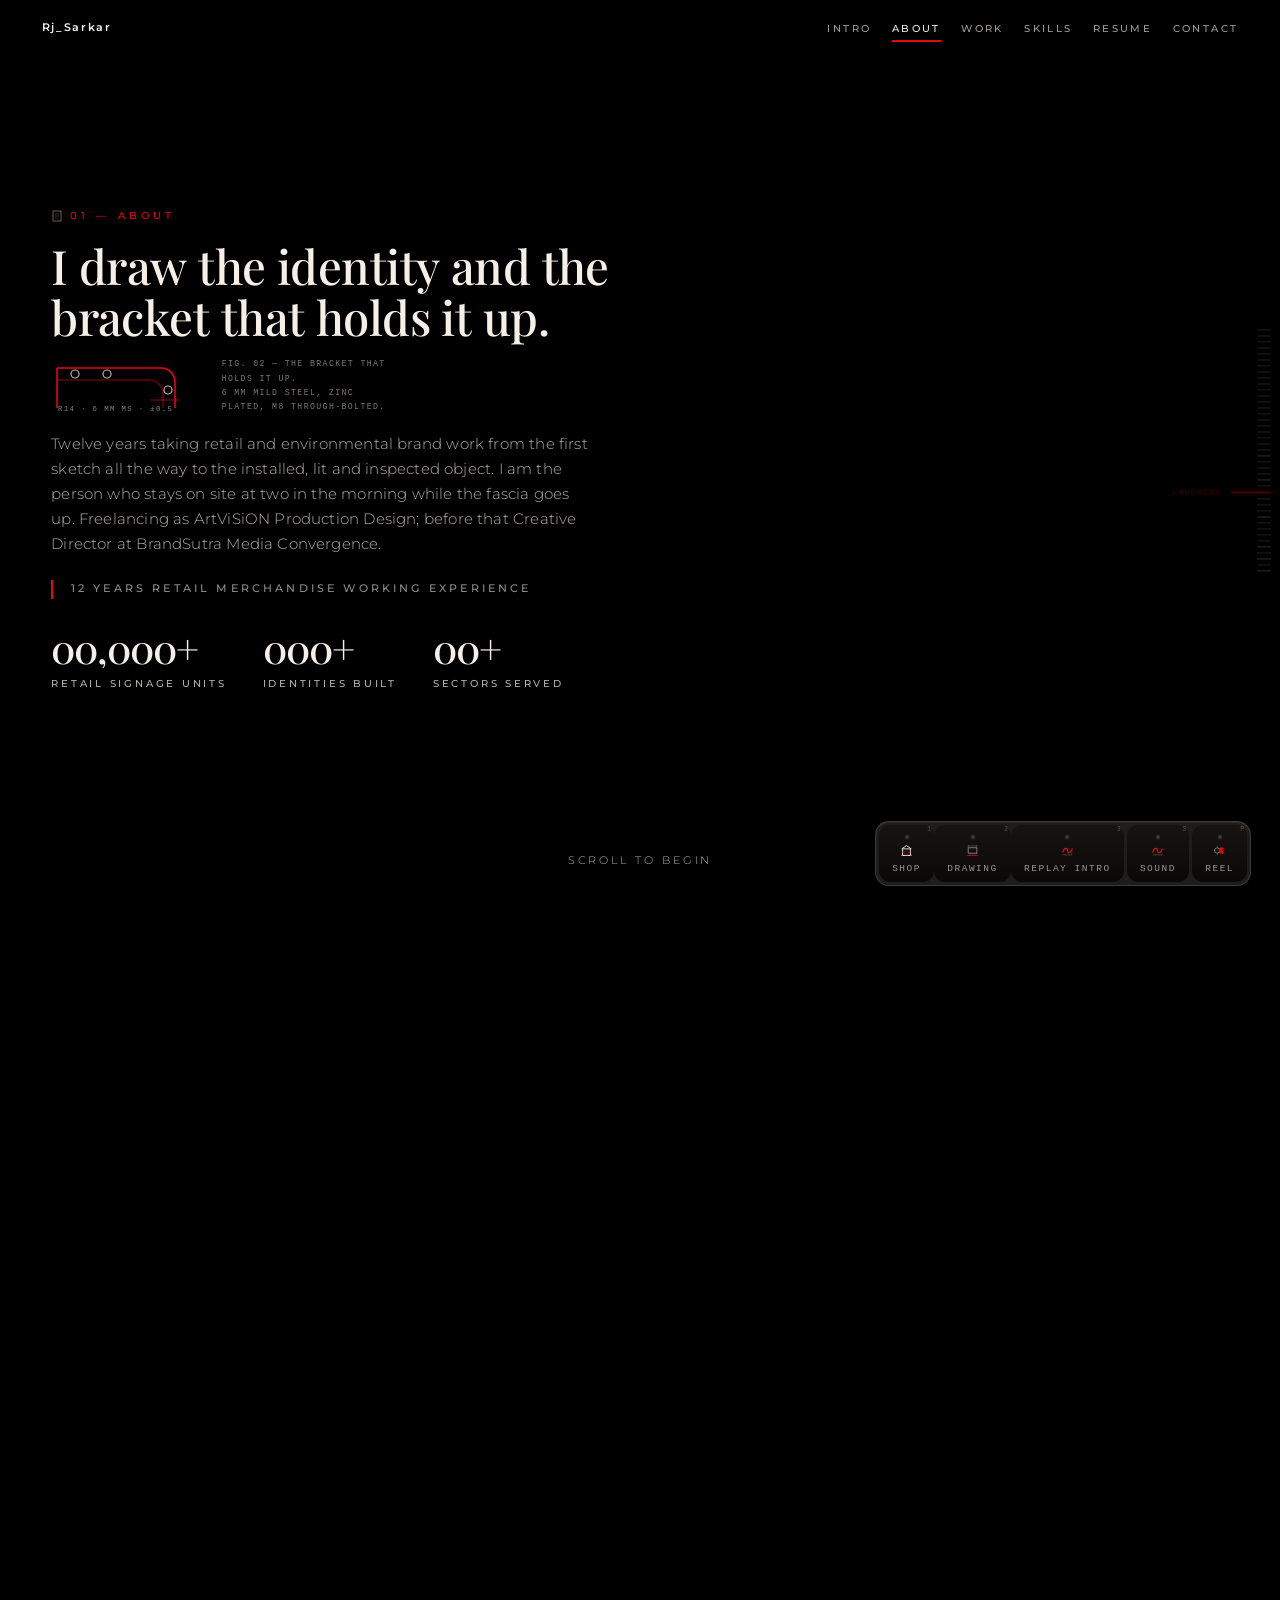
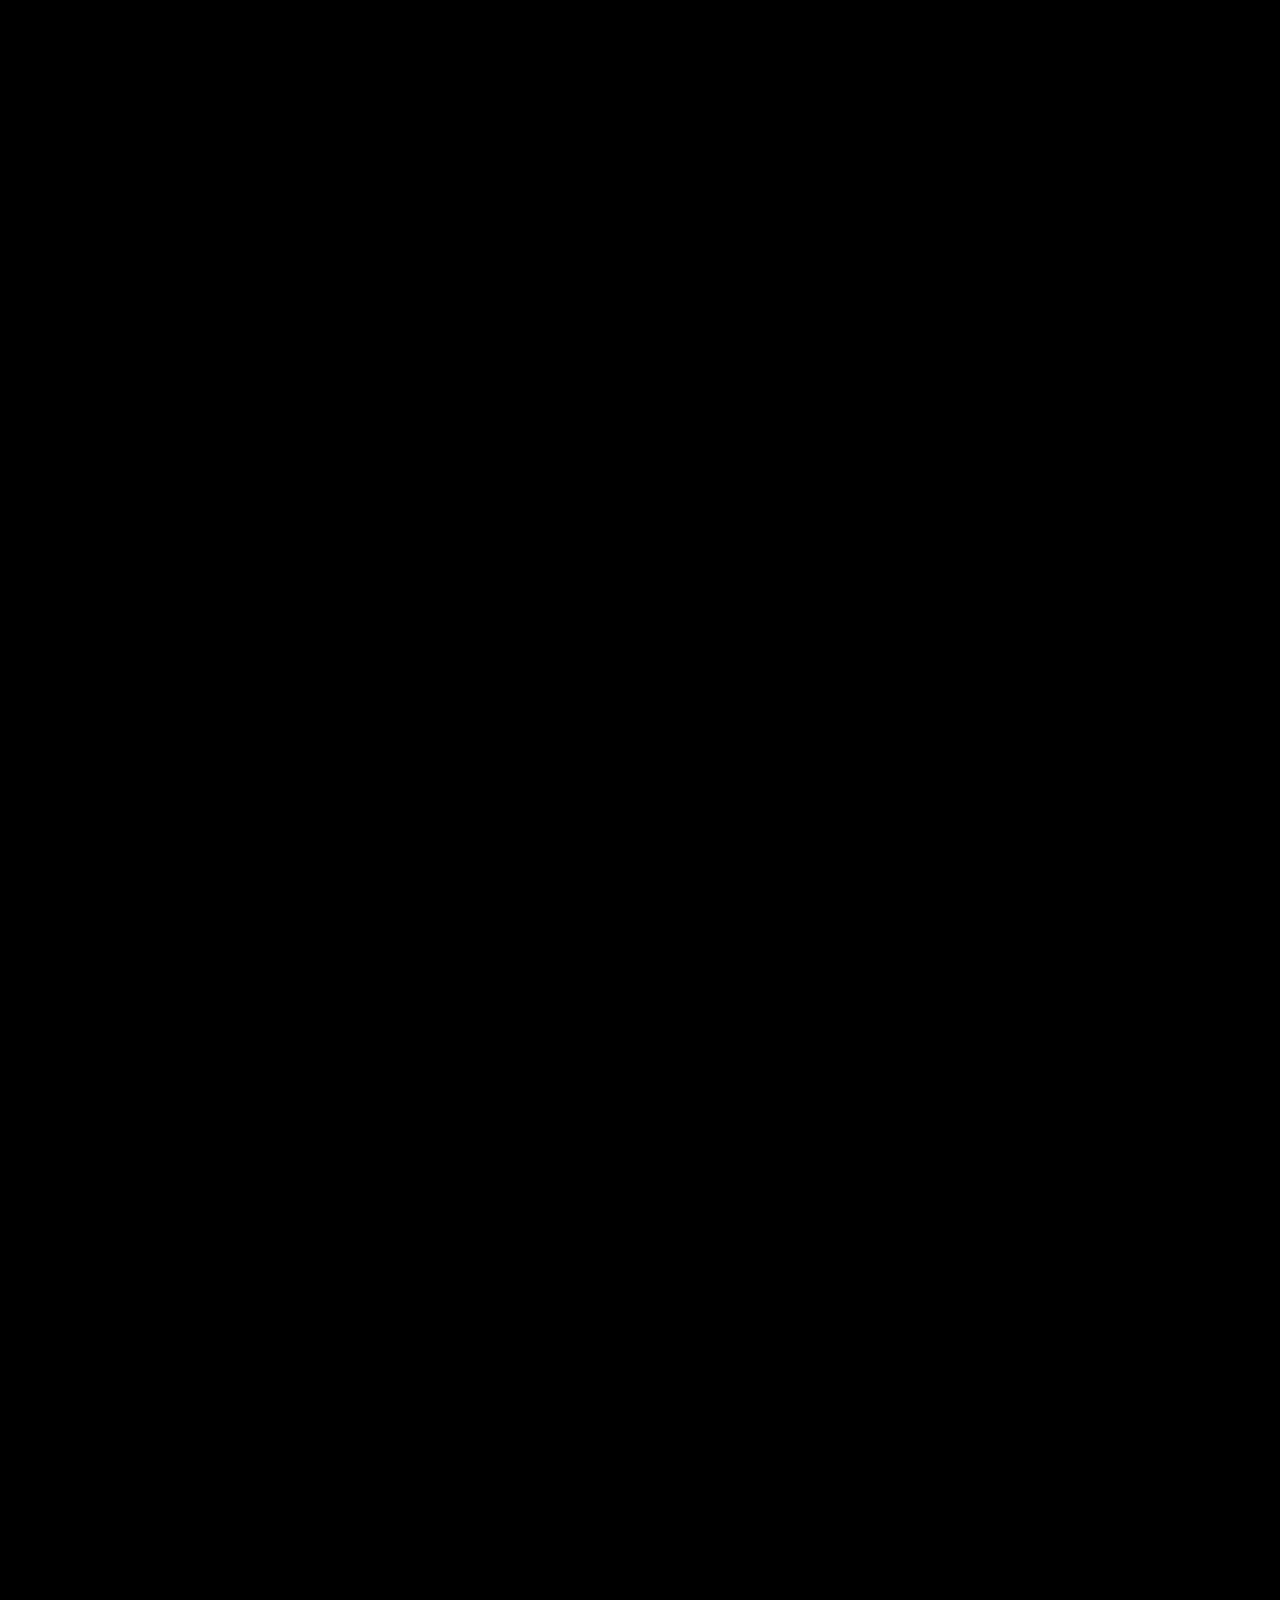
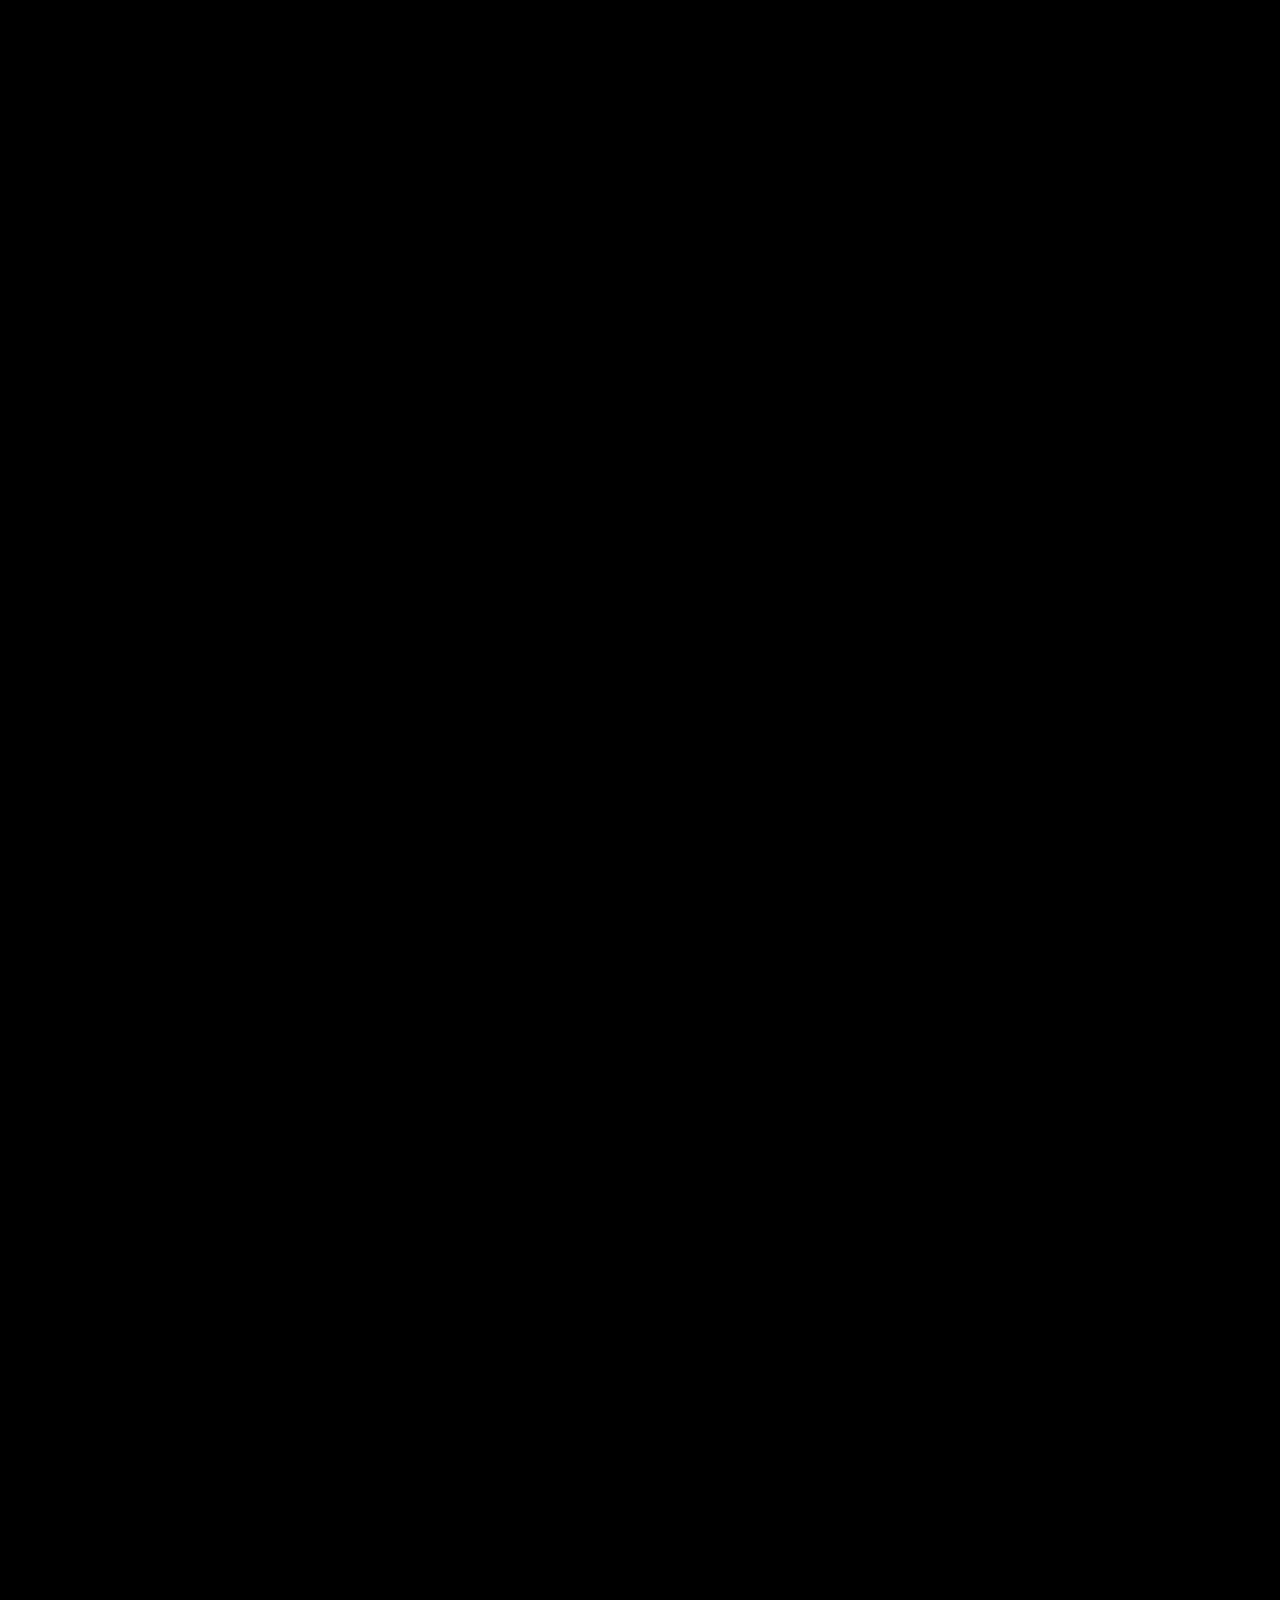
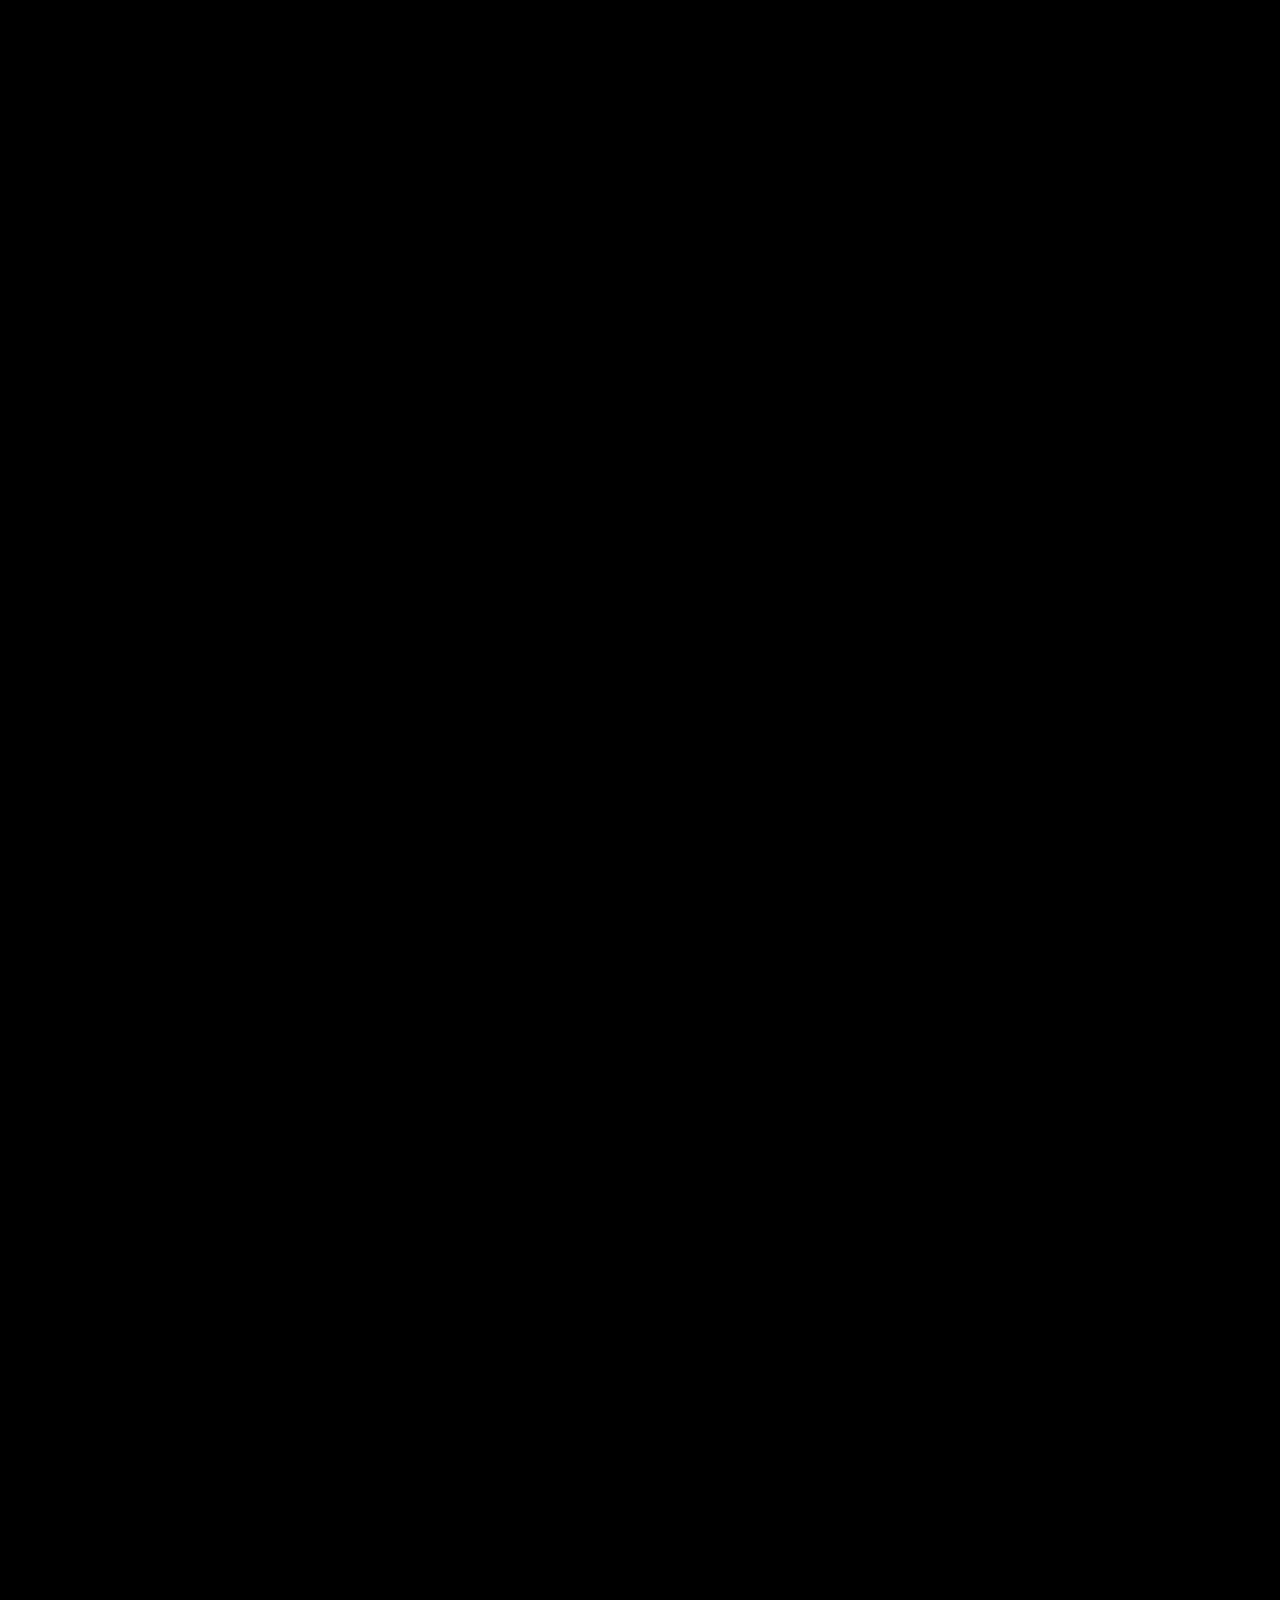
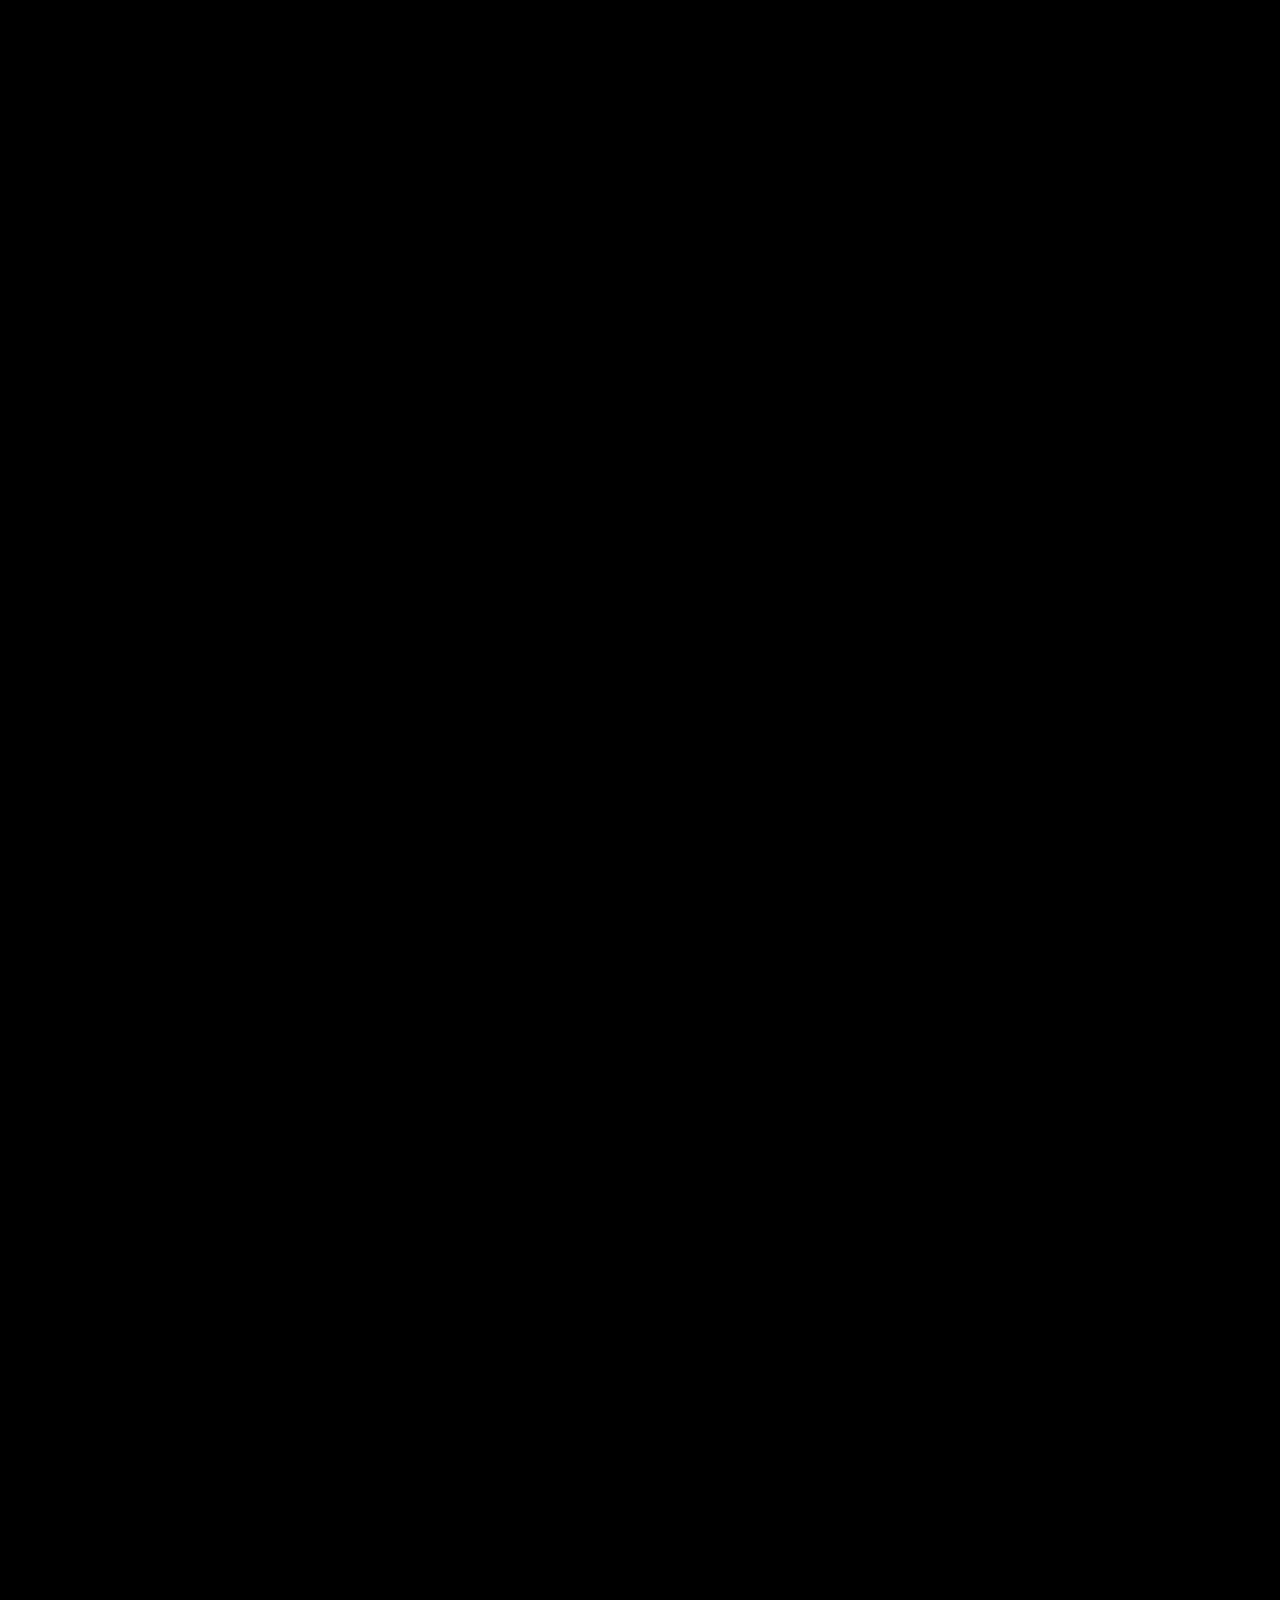
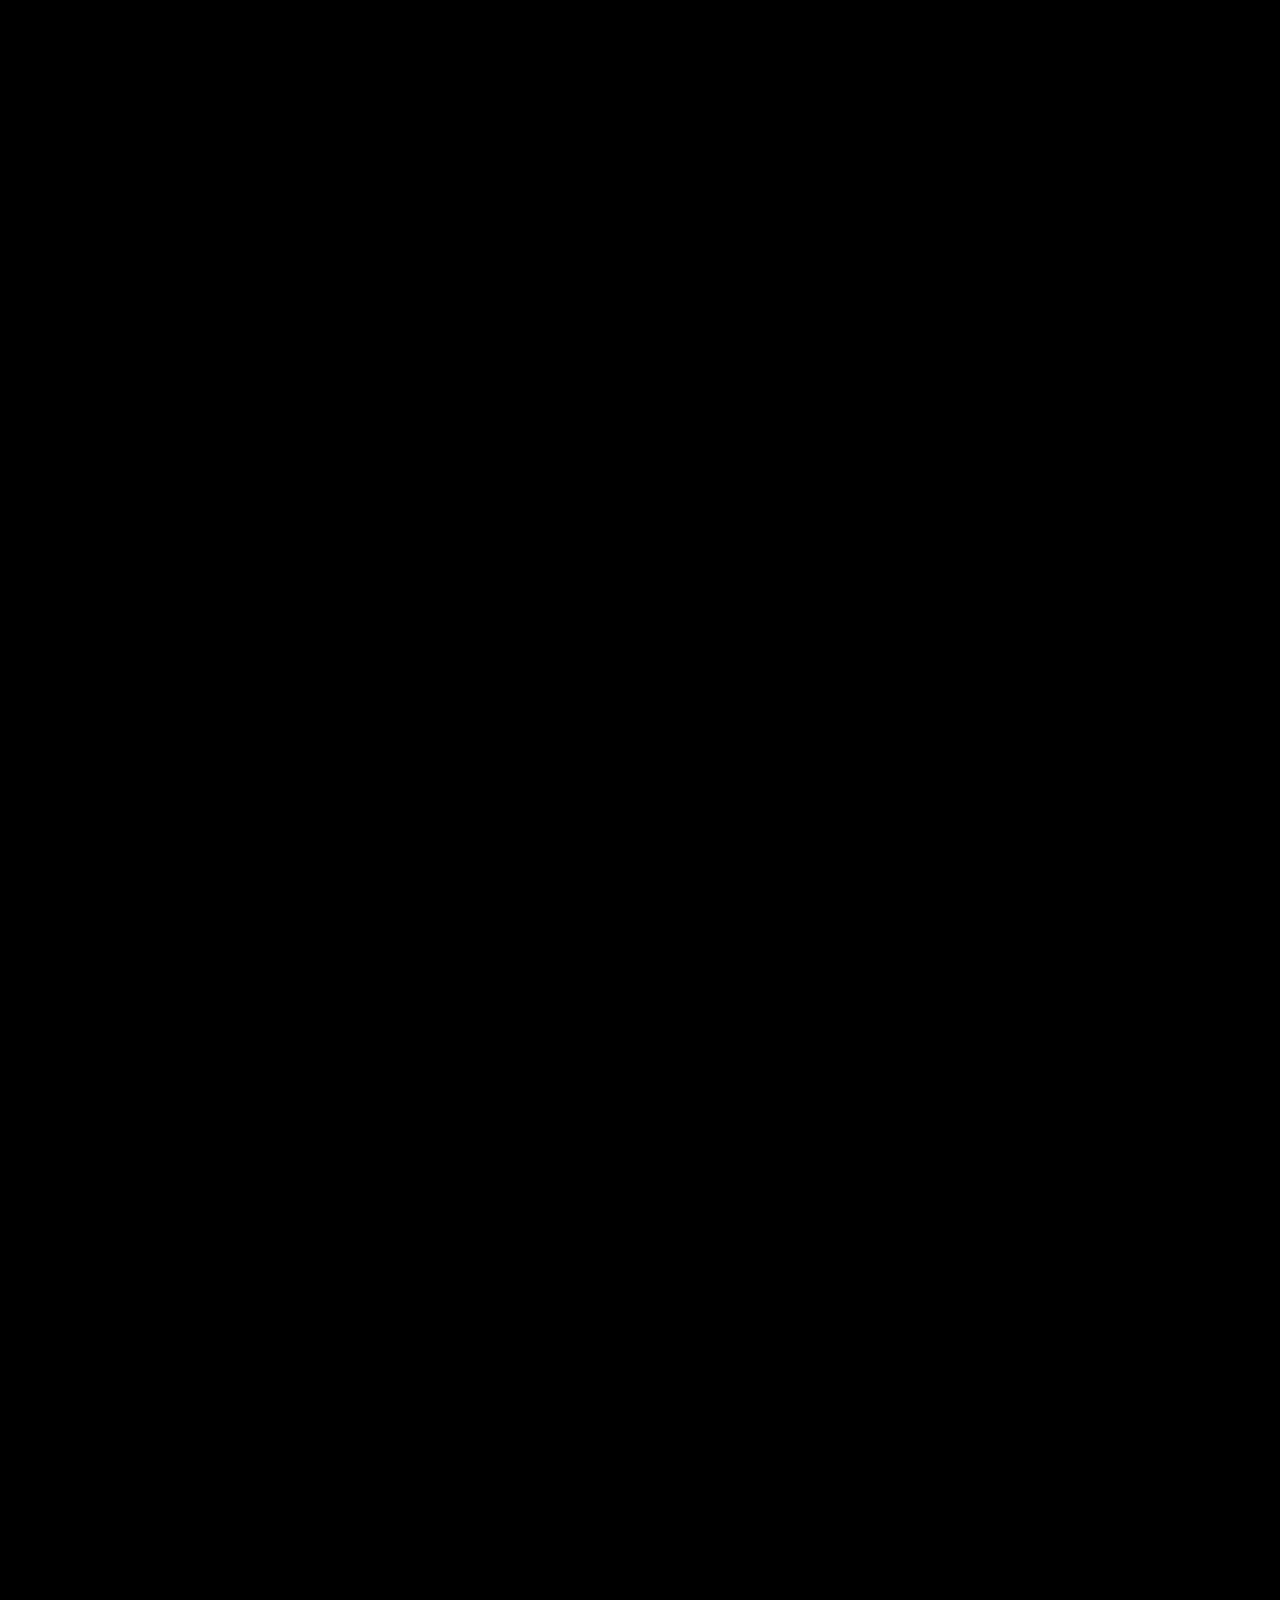
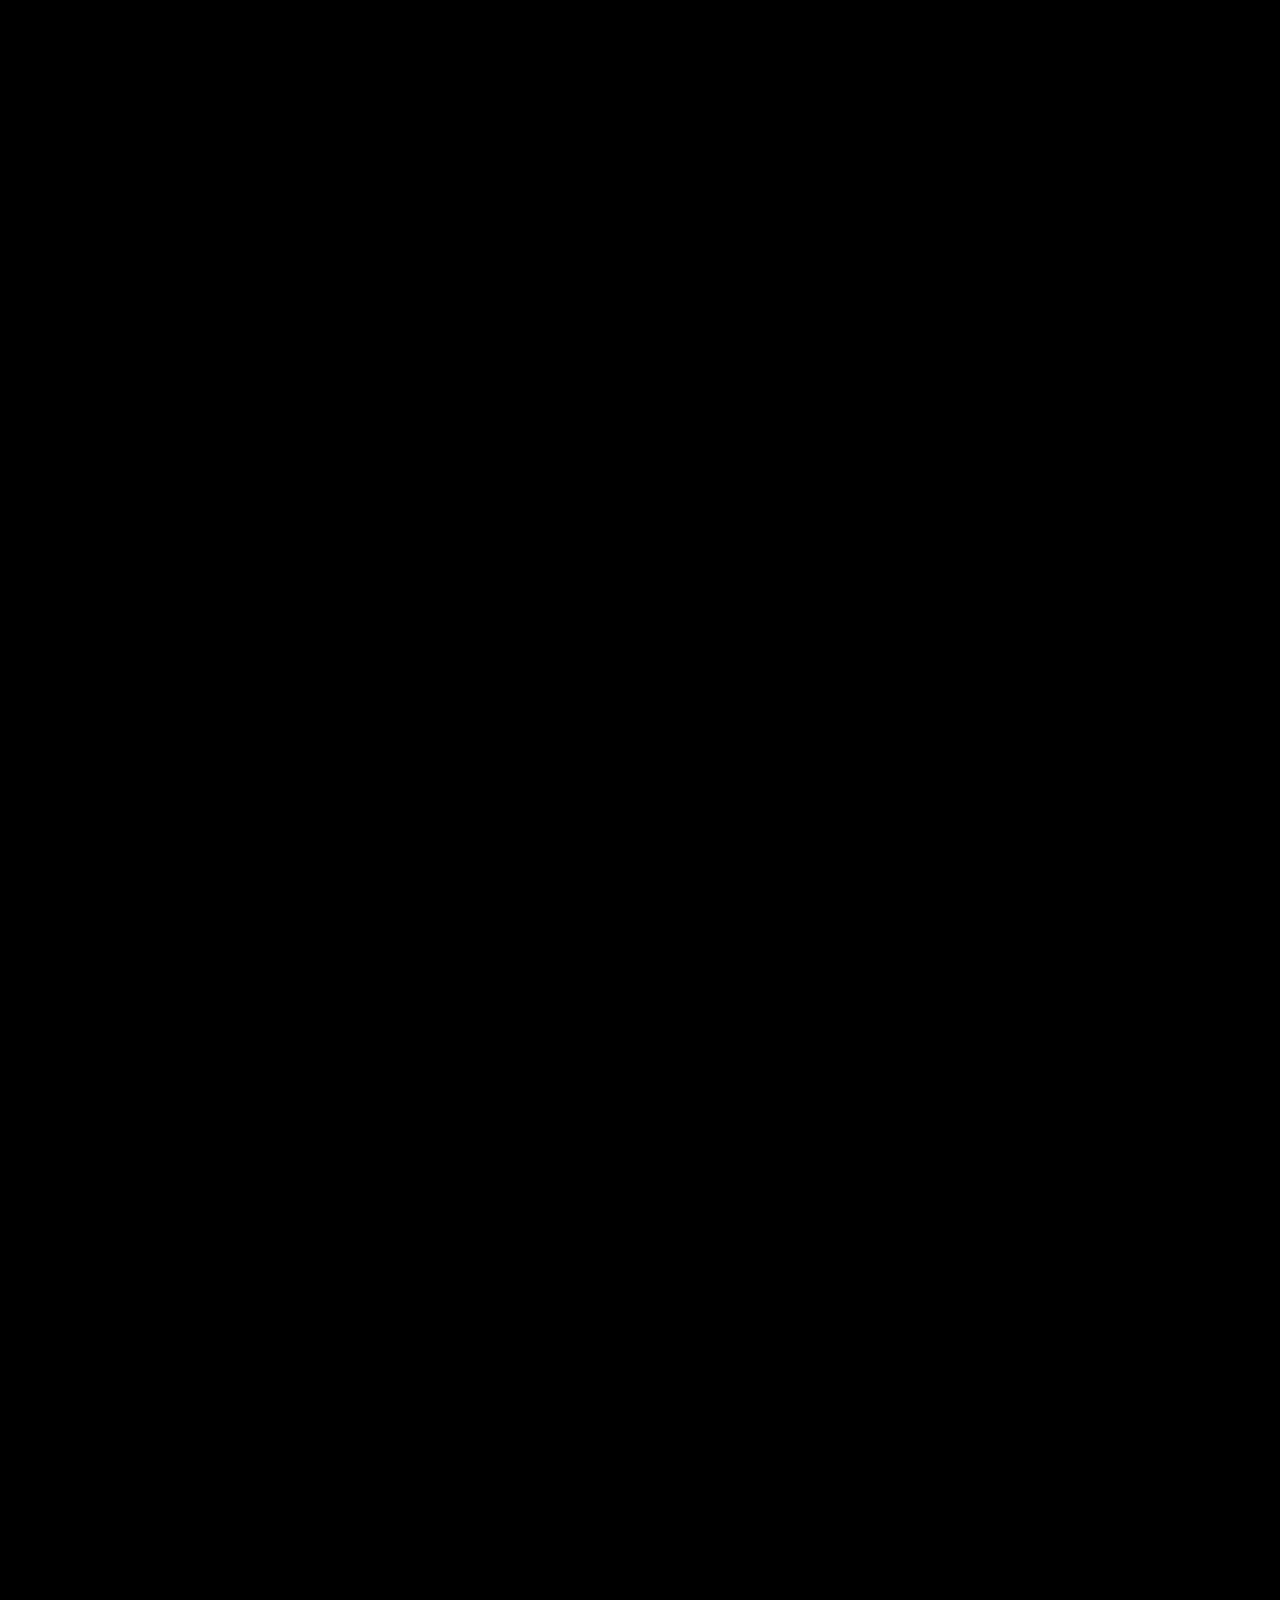
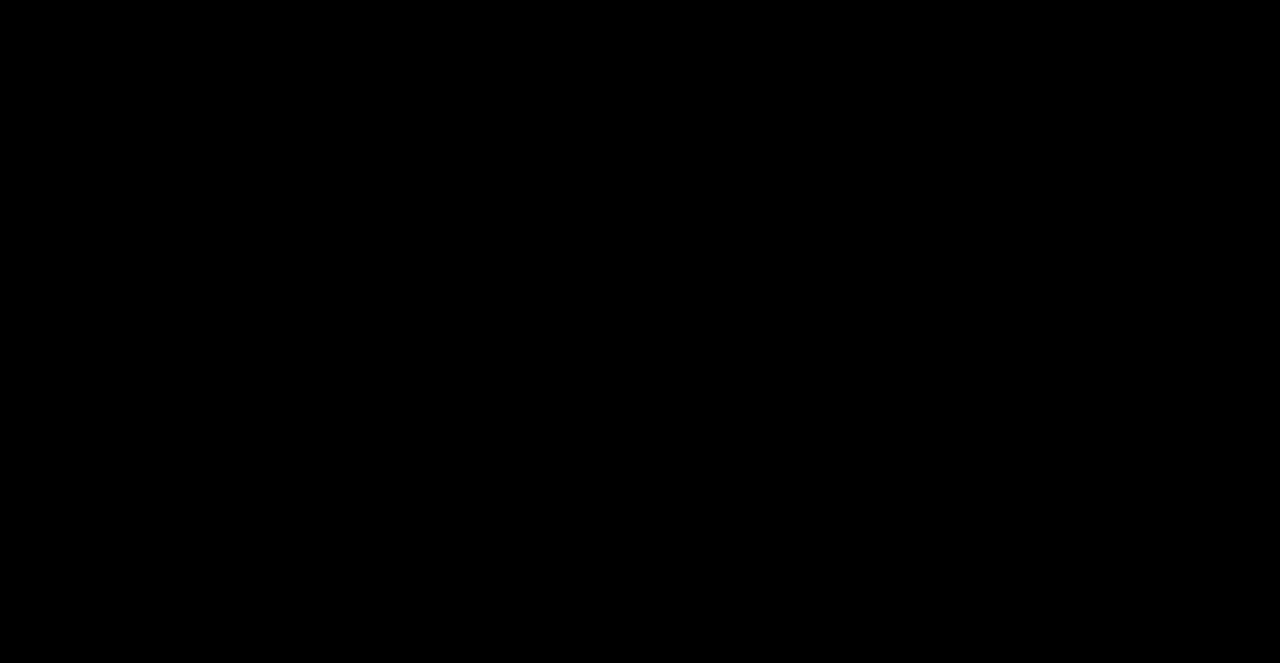
==== index.html @ 2e19239d "Add files via upload" ====
<!DOCTYPE html>
<html lang="en">
<head>
<meta charset="utf-8">
<meta name="viewport" content="width=device-width,initial-scale=1,viewport-fit=cover">
<title>Ranjan Sarkar — Creative Lead, Design to Execution</title>
<meta name="description" content="Twelve years taking retail and environmental brand work from first sketch to installed, lit and inspected object.">
<meta name="theme-color" content="#000000">
<meta name="color-scheme" content="dark">
<meta name="mobile-web-app-capable" content="yes">
<meta name="apple-mobile-web-app-capable" content="yes">
<meta name="apple-mobile-web-app-status-bar-style" content="black-translucent">
<meta name="format-detection" content="telephone=no">
<link rel="stylesheet" href="style.css">
<link rel="stylesheet" href="enhance.css">  <!-- ░░ added: fabrication layer ░░ -->
<link rel="icon" href="data:image/svg+xml,<svg xmlns=%22http://www.w3.org/2000/svg%22 viewBox=%220 0 32 32%22><rect width=%2232%22 height=%2232%22 fill=%22%23000%22/><circle cx=%2216%22 cy=%2216%22 r=%227%22 fill=%22%23E30613%22/></svg>">

<!-- ░░ 2027 SEO / share graph — absolute URLs for the Rj_Portfolio Pages home ░░ -->
<link rel="canonical" href="https://rjsarkar83.github.io/Rj_Portfolio/">
<meta name="robots" content="index,follow,max-image-preview:large,max-snippet:-1">
<meta name="author" content="Ranjan Sarkar">
<meta name="keywords" content="retail signage designer, production designer India, brand identity, environmental branding, CNC signage engineering, Indore designer portfolio">
<meta property="og:type" content="website">
<meta property="og:site_name" content="Ranjan Sarkar — Portfolio">
<meta property="og:url" content="https://rjsarkar83.github.io/Rj_Portfolio/">
<meta property="og:title" content="Ranjan Sarkar — Creative Lead, Design to Execution">
<meta property="og:description" content="Twelve years taking retail and environmental brand work from first sketch to installed, lit and inspected object. 10,000+ retail signage, 150+ identities, 15+ sectors.">
<meta property="og:image" content="https://rjsarkar83.github.io/Rj_Portfolio/media/og.jpg?v=2">
<meta property="og:image:secure_url" content="https://rjsarkar83.github.io/Rj_Portfolio/media/og.jpg?v=2">
<meta property="og:image:type" content="image/jpeg">
<meta property="og:image:width" content="1200">
<meta property="og:image:height" content="630">
<meta property="og:image:alt" content="ArtViSiON — Ranjan Sarkar, Creative Lead Portfolio">
<meta property="og:locale" content="en_IN">
<meta name="twitter:card" content="summary_large_image">
<meta name="twitter:title" content="Ranjan Sarkar — Creative Lead, Design to Execution">
<meta name="twitter:description" content="360° A-to-Z production & end-to-end branding, design to execution. 10,000+ retail signage units, 150+ identities, 15+ sectors.">
<meta name="twitter:image" content="https://rjsarkar83.github.io/Rj_Portfolio/media/og.jpg?v=2">
<link rel="preload" href="fonts/Montserrat-var.woff2" as="font" type="font/woff2" crossorigin>
<link rel="preload" href="fonts/Playfair-var.woff2" as="font" type="font/woff2" crossorigin>
<link rel="preload" href="media/frames/x0_back.webp" as="image">
<script type="application/ld+json">
{
  "@context": "https://schema.org",
  "@graph": [
    {
      "@type": "Person",
      "@id": "https://rjsarkar83.github.io/Rj_Portfolio/#ranjan",
      "name": "Ranjan Sarkar",
      "jobTitle": "Creative Lead · Production Design to Execution",
      "description": "Freelancing as ArtViSiON Production Design. Twelve years of retail merchandise working experience across advertising, branding, creative, designing and execution.",
      "email": "mailto:rjsarkar@icloud.com",
      "telephone": "+91-900-900-1551",
      "address": { "@type": "PostalAddress", "addressLocality": "Indore", "addressRegion": "Madhya Pradesh", "addressCountry": "IN" },
      "knowsAbout": ["Retail Signage", "Brand Identity", "Environmental Branding", "CNC Routing", "ACP Fabrication", "Signage Engineering", "Retail Rollout", "Vinyl & Large Format", "Quality Control"],
      "hasOccupation": { "@type": "Occupation", "name": "Production Designer", "occupationalCategory": "Design to Execution" },
      "sameAs": [
        "https://rjsarkar83.github.io/Brand_Designer/",
        "https://www.linkedin.com/in/rj-sarkar/",
        "https://www.behance.net/ranjansark83",
        "https://www.behance.net/artvision_p_design",
        "https://www.instagram.com/artvision_studion/",
        "https://www.facebook.com/ArtvisionDesign",
        "https://x.com/rj_sarkar83",
        "https://www.reddit.com/user/RjSarkar83/"
      ]
    },
    {
      "@type": "WebSite",
      "@id": "https://rjsarkar83.github.io/Rj_Portfolio/#site",
      "url": "https://rjsarkar83.github.io/Rj_Portfolio/",
      "name": "Ranjan Sarkar — Creative Lead, Design to Execution",
      "inLanguage": "en-IN",
      "about": { "@id": "https://rjsarkar83.github.io/Rj_Portfolio/#ranjan" }
    },
    {
      "@type": "ItemList",
      "name": "Five services, one pair of hands",
      "itemListElement": [
        { "@type": "ListItem", "position": 1, "name": "Advertising — Event design" },
        { "@type": "ListItem", "position": 2, "name": "Branding — National retail rollout" },
        { "@type": "ListItem", "position": 3, "name": "Creative — Startup identity" },
        { "@type": "ListItem", "position": 4, "name": "Designing — Architectural CNC" },
        { "@type": "ListItem", "position": 5, "name": "Execution — Digital–Physical integration" }
      ]
    }
  ]
}
</script>
</head>
<body>

<!-- ░░ loader ░░ -->
<div id="loader">
  <div class="ln" id="ldName"><span class="x-mt">RANJAN</span><br><em>SARKAR</em></div>
  <div class="bar"><i id="ldBar"></i></div>
  <div class="pc" id="ldPc">0%</div>
</div>

<!-- ░░ progress + nav ░░ -->
<div id="prog"></div>
<header id="bar">
  <div class="nm" id="barName">Rj_Sarkar</div>
  <nav id="nav"></nav>
</header>

<!-- ░░ the film ░░ -->
<div id="stage">
  <div id="film">
    <!-- .fr images injected by app.js -->
  </div>
  <div id="vig"></div>
</div>

<!-- ░░ sections ░░ -->
<section class="sec" id="s-intro"><div class="inner">
  <div class="hi">Hi, I'm</div>
  <div class="big"><span class="l1" id="n1">RANJAN</span><span class="l2" id="n2">SARKAR</span></div>
  <div class="rolerow">
    <span class="dot"></span>
    <span class="r" id="iRole"></span>
    <span class="st" id="iStatus"></span>
  </div>
</div></section>

<section class="sec" id="s-about"><div class="inner"><div class="ab">
  <div class="eyebrow">01 — About</div>
  <h2 id="aTitle"></h2>
  <p class="lead" style="margin-top:1rem" id="aText"></p>
  <div class="statrow" id="aStats"></div>
</div></div></section>

<section class="sec" id="s-work"><div class="inner">
  <div class="whead">
    <div class="eyebrow">02 — What I do</div>
    <h2 id="wTitle"></h2>
  </div>
  <div class="cards" id="wCards"></div>
</div></section>

<section class="sec" id="s-skills"><div class="inner">
  <div class="eyebrow">03 — Capability</div>
  <h2>Drawing board<br>to dispatch bay.</h2>
  <div class="chips" id="sChips"></div>
</div></section>

<section class="sec" id="s-resume"><div class="inner"><div class="paper">
  <div class="eyebrow">04 — Résumé</div>
  <h3>Experience</h3><div id="rExp"></div>
  <h3>Education &amp; earlier</h3><div id="rEdu"></div>
  <a class="dl" id="rDl" href="#" download>Download résumé ↓</a>
</div></div></section>

<section class="sec" id="s-contact"><div class="inner">
  <div class="eyebrow">05 — Contact</div>
  <div class="ctitle" id="cTitle"></div>
  <a class="cmail" id="cMail" href="#"></a>
  <div class="clinks" id="cLinks"></div>
</div></section>

<svg id="frameSvg" preserveAspectRatio="none"><rect id="frameRect" rx="10"/></svg>

<div id="angle"><i></i><span id="angleT"></span></div>
<div class="hint" id="hint">Scroll to begin</div>

<!-- ░░ scroll runway ░░ -->
<div id="runway"></div>

<noscript><div style="position:fixed;inset:0;z-index:999;background:#000;color:#f5efe7;display:flex;align-items:center;justify-content:center;padding:2rem;text-align:center;font-family:system-ui,sans-serif">This portfolio is a scroll-driven film. Please enable JavaScript, or email rjsarkar@icloud.com.</div></noscript>

<script src="config.js"></script>
<script src="app.js"></script>
<script src="enhance.js"></script>          <!-- ░░ added: fabrication layer ░░ -->
</body>
</html>
---- style.css ----
@font-face{font-family:Inter;src:url(fonts/Inter-Regular.ttf) format('truetype');font-weight:400;font-display:swap}
@font-face{font-family:Inter;src:url(fonts/Inter-Medium.ttf) format('truetype');font-weight:500;font-display:swap}
@font-face{font-family:Inter;src:url(fonts/Inter-Bold.ttf) format('truetype');font-weight:700;font-display:swap}
@font-face{font-family:Inter;src:url(fonts/Inter-Black.ttf) format('truetype');font-weight:900;font-display:swap}

:root{
  --bg:#000; --ink:#f5efe7; --mut:#a39b91; --accent:#E30613;
  --glass:rgba(16,12,9,.62); --line:rgba(245,239,231,.16);
}
*{margin:0;padding:0;box-sizing:border-box}
html{scroll-behavior:auto;-webkit-text-size-adjust:100%;overscroll-behavior-y:none}
body{
  background:var(--bg); color:var(--ink); font-family:Inter,system-ui,-apple-system,sans-serif;
  font-size:clamp(15px,1.05vw,17px); line-height:1.65; overflow-x:hidden;
  -webkit-font-smoothing:antialiased; -moz-osx-font-smoothing:grayscale; text-rendering:optimizeLegibility;
}
a{color:inherit;-webkit-tap-highlight-color:transparent;touch-action:manipulation}
button{touch-action:manipulation;-webkit-tap-highlight-color:transparent}

/* ───────── loader ───────── */
#loader{position:fixed;inset:0;height:100vh;height:100dvh;z-index:200;background:#000;display:flex;
  flex-direction:column;align-items:center;justify-content:center;gap:1.4rem;
  transition:opacity .7s ease}
#loader.done{opacity:0;pointer-events:none}
#loader .ln{font-weight:900;font-size:clamp(2rem,6vw,4rem);letter-spacing:-.03em;line-height:.95;text-align:center}
#loader .ln em{font-style:normal;color:var(--accent)}
#loader .bar{width:min(300px,56vw);height:2px;background:rgba(255,255,255,.14);overflow:hidden}
#loader .bar i{display:block;height:100%;width:0;background:var(--accent);transition:width .25s}
#loader .pc{font-size:.76rem;letter-spacing:.24em;color:var(--mut);font-variant-numeric:tabular-nums}

/* ───────── fixed film stage ───────── */
#stage{position:fixed;inset:0;height:100vh;height:100dvh;z-index:1;background:#000;overflow:hidden}
#film{position:absolute;inset:0;display:flex;align-items:center;justify-content:center;
  will-change:transform}
#film .fr{
  position:absolute;top:50%;left:50%;transform:translate(-50%,-50%);
  width:100%;height:100%;object-fit:contain;
  -webkit-mask-image:
    linear-gradient(to right ,transparent 0,#000 11%,#000 89%,transparent 100%),
    linear-gradient(to bottom,transparent 0,#000 9%,#000 91%,transparent 100%);
  -webkit-mask-composite:source-in; mask-composite:intersect;
  mask-image:
    linear-gradient(to right ,transparent 0,#000 11%,#000 89%,transparent 100%),
    linear-gradient(to bottom,transparent 0,#000 9%,#000 91%,transparent 100%);
}
#film .fr{opacity:0;will-change:opacity;backface-visibility:hidden}
#vig{position:absolute;inset:0;pointer-events:none;
  background:radial-gradient(ellipse 90% 80% at 50% 50%,transparent 38%,rgba(0,0,0,.55) 100%)}

/* ───────── top bar ───────── */
#bar{position:fixed;top:0;left:0;right:0;z-index:60;display:flex;align-items:center;
  justify-content:space-between;gap:1rem;
  padding:max(1.05rem,env(safe-area-inset-top,0px)) max(clamp(1rem,3.4vw,2.6rem),env(safe-area-inset-right,0px)) 1.05rem max(clamp(1rem,3.4vw,2.6rem),env(safe-area-inset-left,0px));
  background:linear-gradient(180deg,rgba(0,0,0,.86),rgba(0,0,0,0))}
#bar .nm{font-weight:700;letter-spacing:.2em;font-size:.76rem;text-transform:uppercase}
#bar nav{display:flex;gap:clamp(.65rem,1.6vw,1.65rem)}
#bar nav button{background:none;border:0;color:var(--mut);font-family:inherit;
  font-size:.72rem;letter-spacing:.17em;text-transform:uppercase;cursor:pointer;
  padding:.35rem 0;transition:color .25s;position:relative}
#bar nav button:hover{color:var(--ink)}
#bar nav button.on{color:var(--ink)}
#bar nav button.on::after{content:"";position:absolute;left:0;right:0;bottom:-2px;
  height:1.5px;background:var(--accent)}
#prog{position:fixed;top:0;left:0;height:2px;width:0;background:var(--accent);z-index:70}

/* ───────── scroll runway ───────── */
#runway{position:relative;z-index:10}

/* ───────── section panels ───────── */
.sec{position:fixed;inset:0;z-index:20;pointer-events:none;opacity:0;
  display:flex;align-items:center;transition:opacity .45s ease}
.sec.on{opacity:1}
.sec.on .inner{pointer-events:auto}
.inner{width:100%;max-width:1420px;margin:0 auto;padding:0 clamp(1.2rem,4vw,3.4rem)}
.eyebrow{font-size:.74rem;letter-spacing:.24em;text-transform:uppercase;color:var(--accent);
  font-weight:700;margin-bottom:.95rem}
h2{font-weight:900;letter-spacing:-.028em;line-height:1.08;font-size:clamp(1.85rem,3.4vw,3.1rem)}
.lead{color:#b7afa4;max-width:54ch;font-size:clamp(.95rem,1.08vw,1.08rem);line-height:1.65}

/* intro */
#s-intro .inner{display:flex;flex-direction:column;justify-content:center}
.hi{font-size:clamp(.78rem,.9vw,.9rem);letter-spacing:.28em;text-transform:uppercase;color:#b7afa4;margin-bottom:.75rem}
.big{font-weight:900;font-size:clamp(3rem,8.8vw,7.2rem);line-height:.94;letter-spacing:-.038em}
.big .l2{color:var(--accent);display:block}
.rolerow{display:flex;align-items:center;gap:.85rem;margin-top:1.75rem;flex-wrap:wrap}
.dot{width:7px;height:7px;border-radius:50%;background:var(--accent);
  box-shadow:0 0 0 0 rgba(227,6,19,.7);animation:pulse 2.4s infinite}
@keyframes pulse{70%{box-shadow:0 0 0 11px rgba(227,6,19,0)}100%{box-shadow:0 0 0 0 rgba(227,6,19,0)}}
.rolerow .r{font-size:clamp(.95rem,1.15vw,1.125rem);font-weight:500;letter-spacing:.01em}
.rolerow .st{font-size:clamp(.76rem,.88vw,.85rem);color:#b7afa4;letter-spacing:.05em}
.hint{position:fixed;left:50%;bottom:1.85rem;transform:translateX(-50%);z-index:30;
  font-size:.70rem;letter-spacing:.26em;text-transform:uppercase;color:#b7afa4;
  transition:opacity .5s;animation:bob 2.2s ease-in-out infinite}
@keyframes bob{50%{transform:translate(-50%,7px)}}

/* about */
.ab{max-width:min(580px,46vw)}
.statrow{display:flex;gap:clamp(1.2rem,2.8vw,2.8rem);margin-top:1.85rem;flex-wrap:wrap}
.statrow .n{font-weight:900;font-size:clamp(1.75rem,3.1vw,2.5rem);letter-spacing:-.03em;line-height:1}
.statrow .l{font-size:clamp(.68rem,.78vw,.76rem);letter-spacing:.14em;text-transform:uppercase;color:#b7afa4;margin-top:.42rem}

/* work — five service cards */
#s-work{align-items:stretch}
#s-work::before{content:"";position:absolute;inset:0;pointer-events:none;
  background:linear-gradient(180deg,rgba(0,0,0,.62) 0%,rgba(0,0,0,.12) 24%,transparent 42%,rgba(0,0,0,.52) 70%,rgba(0,0,0,.86) 100%)}
#s-work .inner{display:flex;flex-direction:column;justify-content:space-between;
  padding-top:clamp(4.6rem,9vh,7rem);padding-bottom:clamp(2.6rem,6vh,4rem)}
.whead h2{font-size:clamp(1.5rem,3vw,2.6rem)}
.cards{display:grid;grid-template-columns:repeat(5,1fr);gap:clamp(.4rem,.8vw,.8rem);
  align-items:end}
.card{opacity:0;transform:translateX(110px) rotateY(-26deg) scale(.9);
  transform-origin:left center;transition:all .7s cubic-bezier(.17,.84,.44,1);
  background:var(--glass);backdrop-filter:blur(16px);-webkit-backdrop-filter:blur(16px);
  border:1px solid var(--line);overflow:hidden}
.sec.on .card{opacity:1;transform:none}
.sec.on .card:nth-child(2){transition-delay:.11s}
.sec.on .card:nth-child(3){transition-delay:.22s}
.sec.on .card:nth-child(4){transition-delay:.33s}
.sec.on .card:nth-child(5){transition-delay:.44s}
.card .im{position:relative;display:block;width:100%;aspect-ratio:16/10;object-fit:contain;
  background:#100c09;filter:saturate(.96) contrast(1.03)}
.card .imw{position:relative;overflow:hidden}
.card .imw::after{content:"";position:absolute;inset:0;
  background:linear-gradient(180deg,transparent 55%,rgba(16,12,9,.72) 100%)}
.card .kk{position:absolute;left:0;top:0;z-index:2;background:var(--accent);color:#fff;
  font-weight:900;font-size:.68rem;letter-spacing:.06em;padding:.22rem .48rem;line-height:1}
.card .bd{padding:.75rem .82rem .85rem}
.card .t{font-weight:700;font-size:clamp(.96rem,1.05vw,1.08rem);letter-spacing:-.012em;line-height:1.18}
.card .tech{font-size:.66rem;letter-spacing:.14em;text-transform:uppercase;color:var(--accent);
  margin:.34rem 0 .45rem;font-weight:700;line-height:1.3}
.card .ln{font-size:.80rem;color:#b7afa4;line-height:1.48}
.card .pf{font-size:.66rem;letter-spacing:.06em;color:#8a837a;margin-top:.55rem;
  padding-top:.48rem;border-top:1px solid rgba(245,239,231,.1);line-height:1.38}
@media (max-width:1180px){
  .card .ln{display:none}
  .card .pf{margin-top:.2rem}
}

/* skills */
.chips{display:flex;flex-wrap:wrap;gap:.55rem;max-width:min(640px,52vw);margin-top:1.4rem}
.chip{border:1px solid var(--line);background:rgba(16,12,9,.5);backdrop-filter:blur(8px);
  padding:.52rem .92rem;font-size:clamp(.76rem,.85vw,.84rem);letter-spacing:.03em;
  opacity:0;filter:blur(7px);transform:scale(.85);transition:all .5s ease}
.sec.on .chip{opacity:1;filter:none;transform:none}

/* resume */
#s-resume .inner{display:flex;justify-content:flex-end}
.paper{background:#f5efe7;color:#121212;max-width:min(440px,40vw);padding:clamp(1.4rem,2.4vw,2.1rem);
  transform:translateY(-120%);opacity:0;transition:all .8s cubic-bezier(.2,.9,.3,1);
  box-shadow:0 30px 70px rgba(0,0,0,.6)}
.sec.on .paper{transform:none;opacity:1}
.paper .eyebrow{color:var(--accent)}
.paper h3{font-size:.72rem;letter-spacing:.2em;text-transform:uppercase;color:#686860;
  margin:1.15rem 0 .6rem;font-weight:700}
.paper .row{margin-bottom:.68rem}
.paper .row .rr{font-weight:700;font-size:.95rem;line-height:1.3}
.paper .row .oo{font-size:.82rem;color:#4f4f48;line-height:1.4}
.paper .row .yy{font-size:.70rem;letter-spacing:.12em;color:var(--accent);text-transform:uppercase;margin-top:.12rem}
.dl{display:inline-block;margin-top:1.2rem;background:#121212;color:#f5efe7;
  padding:.72rem 1.35rem;font-size:.75rem;letter-spacing:.16em;text-transform:uppercase;
  text-decoration:none;font-weight:700;transition:background .25s}
.dl:hover{background:var(--accent)}

/* contact */
#s-contact .inner{display:flex;flex-direction:column;justify-content:center;align-items:flex-start}
#frameSvg{position:fixed;inset:0;z-index:15;pointer-events:none;opacity:0;transition:opacity .4s}
.sec.on ~ #frameSvg{opacity:1}
#frameSvg rect{fill:none;stroke:var(--accent);stroke-width:2;
  stroke-dasharray:var(--dash);stroke-dashoffset:var(--dash)}
.ctitle{font-weight:900;font-size:clamp(2.2rem,5.2vw,4.4rem);line-height:.98;letter-spacing:-.035em}
.cmail{display:inline-block;margin-top:1.25rem;font-size:clamp(1.05rem,2vw,1.55rem);
  text-decoration:none;border-bottom:2px solid var(--accent);padding-bottom:.2rem}
.clinks{display:flex;flex-direction:column;gap:1.05rem;margin-top:1.35rem;max-width:min(640px,50vw)}
.clinks-grp{display:flex;flex-direction:column;gap:.45rem}
.clinks-lbl{font-size:.64rem;letter-spacing:.22em;text-transform:uppercase;color:var(--accent);font-weight:700}
.clinks-row{display:flex;gap:.5rem .95rem;flex-wrap:wrap}
.clinks a{font-size:.74rem;letter-spacing:.15em;text-transform:uppercase;color:#c9c1b6;
  text-decoration:none;border-bottom:1px solid rgba(245,239,231,.14);padding-bottom:.12rem;transition:all .25s}
.clinks a:hover{color:var(--ink);border-color:var(--accent)}
.clinks-eco a{font-size:.68rem;color:#9b948b}

/* 3D view-angle readout */
#angle{position:fixed;left:max(clamp(1rem,3.4vw,2.6rem),env(safe-area-inset-left,0px));
  bottom:max(1.45rem,env(safe-area-inset-bottom,0px));z-index:40;
  display:flex;align-items:center;gap:.5rem;font-size:.68rem;letter-spacing:.22em;
  text-transform:uppercase;color:#9b948b;font-variant-numeric:tabular-nums;
  transition:opacity .4s;pointer-events:none}
#angle i{display:block;width:5px;height:5px;background:var(--accent);
  transform:rotate(45deg)}
@media (max-width:760px){#angle{display:none}}

/* ───────── mobile ───────── */
@media (max-width:760px){
  #bar{flex-wrap:wrap;gap:.45rem;
    padding:max(.75rem,env(safe-area-inset-top,0px)) max(1rem,env(safe-area-inset-right,0px)) .6rem max(1rem,env(safe-area-inset-left,0px));
    background:linear-gradient(180deg,rgba(0,0,0,.92) 60%,rgba(0,0,0,0))}
  #bar .nm{font-size:.7rem;letter-spacing:.18em}
  #bar nav{display:flex;width:100%;overflow-x:auto;gap:.85rem;padding-bottom:.15rem;scrollbar-width:none;-webkit-overflow-scrolling:touch}
  #bar nav::-webkit-scrollbar{display:none}
  #bar nav button{font-size:.62rem;letter-spacing:.14em;white-space:nowrap;flex:0 0 auto;padding:.2rem 0}
  #film .fr{object-fit:contain}
  .sec{align-items:flex-end}
  .sec .inner{padding:4.8rem 1.15rem max(5.4rem,calc(4.4rem + env(safe-area-inset-bottom,0px)))}
  .sec::before{content:"";position:absolute;inset:0;pointer-events:none;
    background:linear-gradient(180deg,transparent 36%,rgba(0,0,0,.64) 60%,rgba(0,0,0,.96) 100%)}
  .ab,.chips,.paper{max-width:100%}
  .ab{max-height:54dvh;overflow-y:auto;overscroll-behavior:contain}
  .eyebrow{font-size:.66rem;margin-bottom:.55rem}
  h2{font-size:clamp(1.55rem,6.5vw,2.15rem)}
  .lead{font-size:.9rem;line-height:1.58}
  #s-work .inner{padding-top:5.2rem;padding-bottom:max(5.4rem,calc(4.4rem + env(safe-area-inset-bottom,0px)));justify-content:flex-end;gap:1rem}
  .whead h2{font-size:clamp(1.45rem,6.2vw,2rem)}
  .cards{display:flex;grid-template-columns:none;gap:.75rem;overflow-x:auto;
    scroll-snap-type:x mandatory;-webkit-overflow-scrolling:touch;
    padding-bottom:.4rem;margin:0 -1.15rem;padding-left:1.15rem;padding-right:1.15rem}
  .cards::-webkit-scrollbar{display:none}
  .card{flex:0 0 76vw;scroll-snap-align:center;transform:none;opacity:1}
  .card .ln{display:block;font-size:.78rem;line-height:1.45}
  .chips{gap:.42rem;margin-top:.95rem;max-height:42dvh;overflow-y:auto;overscroll-behavior:contain}
  .chip{padding:.42rem .72rem;font-size:.72rem}
  #s-resume .inner{justify-content:flex-start}
  .paper{max-width:100%;max-height:58dvh;overflow-y:auto;overscroll-behavior:contain;padding:1.15rem 1.2rem}
  .ctitle{font-size:clamp(2rem,9.5vw,3.1rem)}
  .cmail{font-size:1.1rem;margin-top:1rem}
  .clinks{margin-top:.9rem;gap:.75rem;max-width:100%;max-height:36dvh;overflow-y:auto;overscroll-behavior:contain;padding-right:.25rem}
  .clinks-row{gap:.42rem .78rem}
  .big{font-size:clamp(2.6rem,13.5vw,4.4rem)}
  .rolerow{margin-top:1rem;gap:.6rem}
  .statrow{gap:1.25rem;margin-top:1.15rem}
  .hint{bottom:max(4.8rem,calc(3.8rem + env(safe-area-inset-bottom,0px)));font-size:.66rem}
}
@media (prefers-reduced-motion:reduce){
  *{animation:none!important}
}
---- enhance.css ----
/* ════════════════════════════════════════════════════════════════════
   enhance.css — "ISSUED FOR FABRICATION"
   An additive design layer for Ranjan Sarkar's scroll-film portfolio.
   Nothing in style.css is modified; everything here is opt-in and is
   switched on by enhance.js. Three states of the same site:

     SHOP     the portfolio as built
     DRAWING  the page becomes its own fabrication shop drawing
     LIT      02:00, the fascia is up, the world goes dark

   Plus: router-bit cursor, engraved toolpath, live turntable,
   vinyl squeegee, mechanical odometer, structural bracket, film gate,
   machine sound bed.
   ════════════════════════════════════════════════════════════════════ */

:root{
  --x-mono: ui-monospace, SFMono-Regular, "SF Mono", Menlo, Consolas,
            "Liberation Mono", "Courier New", monospace;
  --x-blue: #8fbaff;          /* drafting line   */
  --x-anno: #ff4438;          /* annotation red  */
  --x-cyan: #6fe3ff;          /* register cyan   */
  --x-spin: 1.4s;             /* router spin, driven by scroll velocity */
}

/* ───────────────────────── 0. base states ───────────────────────── */
html.x-dragging, html.x-dragging *{ user-select:none !important; -webkit-user-select:none !important }
body.x-hidecursor, body.x-hidecursor a, body.x-hidecursor button,
body.x-hidecursor .card{ cursor:none !important }
.x-noscroll{ overflow:hidden !important }

/* everything in this layer is furniture: never steal a click */
#x-grade,#x-grid,#x-anno,#x-tool,#x-grain,#x-strip,
#x-cursor,#x-egg,#x-toast,#x-coach{ pointer-events:none }

/* ───────────────────────── 1. world grades ─────────────────────────
   #x-grade sits above the film (z 1) and below the text (z 20), so the
   *world* is graded while the *signage* stays legible.               */
#x-grade{
  position:fixed; inset:0; z-index:2; opacity:0;
  transition:opacity .8s ease;
}
body.x-draw #x-grade{
  opacity:1;
  background:linear-gradient(180deg, rgba(9,17,32,.52), rgba(6,12,24,.66));
}
/* the film itself gets a mode-dependent grade */
body.x-draw #stage{ filter:grayscale(.72) contrast(1.14) brightness(.92) }
#stage{ transition:filter .8s ease }

/* drafting grid (behind the text) */
#x-grid{ position:fixed; inset:0; z-index:3; opacity:0; transition:opacity .6s ease }
body.x-draw #x-grid{ opacity:1 }

/* annotation layer (above the text) */
#x-anno{ position:fixed; inset:0; z-index:46; opacity:0; transition:opacity .5s ease }
body.x-draw #x-anno{ opacity:1 }
#x-anno text{ font-family:var(--x-mono); font-size:9px; letter-spacing:.12em;
  text-transform:uppercase; fill:var(--x-blue) }
#x-anno .an{ fill:var(--x-anno) }
#x-anno .dim{ stroke:var(--x-blue); stroke-width:.8; fill:none; opacity:.85 }
#x-anno .dimx{ stroke:var(--x-anno); stroke-width:.8; fill:none }
#x-anno .hair{ stroke:var(--x-blue); stroke-width:.6; fill:none; opacity:.4 }
#x-anno .mark{ stroke:var(--x-cyan); stroke-width:.8; fill:none; opacity:.7 }
#x-anno .tb{ fill:rgba(4,9,18,.86); stroke:var(--x-blue); stroke-width:.8 }
#x-anno .tbl{ font-size:8px; fill:#cfe0ff; opacity:.9 }
#x-anno .tbv{ font-size:8.5px; fill:#fff; letter-spacing:.14em }
#x-anno .stamp{ fill:none; stroke:var(--x-anno); stroke-width:1.4; opacity:.9 }
#x-anno .stampt{ fill:var(--x-anno); font-size:9px; letter-spacing:.22em; font-weight:700 }
#x-anno .cloud{ fill:none; stroke:var(--x-anno); stroke-width:1; opacity:.75 }

/* ───────────────────────── 2. router-bit cursor ──────────────────── */
#x-cursor{
  position:fixed; left:0; top:0; z-index:400; width:34px; height:34px;
  margin:-17px 0 0 -17px; opacity:0; transition:opacity .3s ease;
  will-change:transform;
}
body.x-cursor-on #x-cursor{ opacity:1 }
#x-cursor .ring{
  position:absolute; inset:0; border:1px solid rgba(245,239,231,.42);
  border-radius:50%; animation:x-spin var(--x-spin) linear infinite;
}
#x-cursor .ring::before,#x-cursor .ring::after{
  content:""; position:absolute; background:rgba(245,239,231,.5) }
#x-cursor .ring::before{ left:50%; top:-4px; width:1px; height:7px; margin-left:-.5px }
#x-cursor .ring::after{ left:50%; bottom:-4px; width:1px; height:7px; margin-left:-.5px }
#x-cursor .bit{
  position:absolute; left:50%; top:50%; width:6px; height:6px; margin:-3px 0 0 -3px;
  border-radius:50%; background:var(--accent,#E30613);
  box-shadow:0 0 9px rgba(227,6,19,.85), 0 0 22px rgba(227,6,19,.35);
  transition:transform .18s cubic-bezier(.2,1.6,.4,1) }
#x-cursor .cross i{
  position:absolute; background:rgba(245,239,231,.3) }
#x-cursor .cross i:nth-child(1){ left:50%; top:9px; width:1px; height:5px; margin-left:-.5px }
#x-cursor .cross i:nth-child(2){ left:50%; bottom:9px; width:1px; height:5px; margin-left:-.5px }
#x-cursor .cross i:nth-child(3){ top:50%; left:9px; height:1px; width:5px; margin-top:-.5px }
#x-cursor .cross i:nth-child(4){ top:50%; right:9px; height:1px; width:5px; margin-top:-.5px }
#x-cursor .tag{
  position:absolute; left:26px; top:22px; font-family:var(--x-mono); font-size:8.5px;
  letter-spacing:.16em; color:var(--x-blue); opacity:0; transition:opacity .3s;
  white-space:nowrap }
body.x-draw #x-cursor .tag{ opacity:.9 }
body.x-draw #x-cursor .ring{ border-color:rgba(143,186,255,.6) }
#x-cursor.press .bit{ transform:scale(2.1) }
#x-cursor.press .ring{ border-color:var(--accent,#E30613) }
#x-cursor.hot .ring{ transform:scale(1.35); border-color:rgba(227,6,19,.8) }
@keyframes x-spin{ to{ transform:rotate(360deg) } }

/* engraved toolpath / measure canvas */
#x-tool{ position:fixed; inset:0; z-index:45 }

/* ───────────────────────── 3. grain texture ──────────────────────── */
#x-grain{
  position:fixed; inset:-120px; z-index:47; opacity:.05; mix-blend-mode:overlay;
  background-repeat:repeat; animation:x-grain .9s steps(5) infinite }
@keyframes x-grain{
  0%{ transform:translate3d(0,0,0) }     20%{ transform:translate3d(-38px,22px,0) }
  40%{ transform:translate3d(26px,-34px,0) } 60%{ transform:translate3d(-18px,-16px,0) }
  80%{ transform:translate3d(32px,28px,0) }  100%{ transform:translate3d(0,0,0) } }
body.x-draw #x-grain{ opacity:.045; mix-blend-mode:screen }

/* ───────────────────────── 4. HUD: lux/tolerance readout ─────────── */
#x-lux{
  position:fixed; left:max(clamp(1rem,3.4vw,2.6rem),env(safe-area-inset-left,0px));
  bottom:max(4.5rem,calc(3.8rem + env(safe-area-inset-bottom,0px)));
  z-index:90; display:flex; align-items:center; gap:.55rem; font-family:var(--x-mono);
  font-size:9px; letter-spacing:.2em; color:#8a837a; opacity:0;
  transition:opacity .5s ease, color .5s ease; text-transform:uppercase }
#x-lux.on{ opacity:1 }
body.x-draw #x-lux{ color:var(--x-blue) }
#x-lux .led{ width:5px; height:5px; border-radius:50%; background:var(--accent,#E30613);
  box-shadow:0 0 8px rgba(227,6,19,.9); animation:x-flick 4.2s infinite }
body.x-draw #x-lux .led{ background:var(--x-cyan); box-shadow:0 0 8px rgba(111,227,255,.8) }
@keyframes x-flick{
  0%,96%,100%{ opacity:1 } 97%{ opacity:.25 } 98%{ opacity:.9 } 99%{ opacity:.4 } }
@media (max-width:760px){ #x-lux{ display:none } }

/* ───────────────────────── 5. the dock: mode switch + sound ──────── */
#x-dock{
  position:fixed; right:max(clamp(.8rem,2.4vw,1.8rem),env(safe-area-inset-right,0px));
  bottom:max(.85rem,env(safe-area-inset-bottom,0px)); z-index:90;
  display:flex; align-items:stretch; gap:1px;
  background:rgba(245,239,231,.1); border:1px solid rgba(245,239,231,.14);
  box-shadow:0 12px 34px rgba(0,0,0,.55), inset 0 1px 0 rgba(255,255,255,.06);
  backdrop-filter:blur(14px); -webkit-backdrop-filter:blur(14px) }
#x-dock button{
  appearance:none; background:linear-gradient(180deg,rgba(22,18,15,.92),rgba(9,7,6,.92));
  border:0; color:#9b948b; font-family:var(--x-mono); font-size:9.5px; letter-spacing:.16em;
  text-transform:uppercase; padding:.62rem .82rem .58rem; cursor:pointer; position:relative;
  display:flex; flex-direction:column; align-items:center; gap:.34rem; line-height:1;
  transition:color .25s ease, background .25s ease; white-space:nowrap }
#x-dock button i{
  width:4px; height:4px; border-radius:50%; background:rgba(245,239,231,.18);
  transition:all .3s ease }
#x-dock button:hover{ color:var(--ink,#f5efe7) }
#x-dock button.on{ color:#fff; background:linear-gradient(180deg,rgba(40,32,27,.95),rgba(14,11,9,.95)) }
#x-dock button.on i{ background:var(--accent,#E30613);
  box-shadow:0 0 8px rgba(227,6,19,.95), 0 0 18px rgba(227,6,19,.4) }
#x-dock .sep{ width:1px; background:rgba(245,239,231,.12) }
#x-dock button kbd{
  position:absolute; top:2px; right:3px; font-family:var(--x-mono); font-size:6.5px;
  color:rgba(245,239,231,.28); letter-spacing:0 }
@media (max-width:760px){
  #x-dock{ max-width:96vw; overflow-x:auto }
  #x-dock button{ padding:.55rem .56rem .5rem; font-size:8.4px; letter-spacing:.11em }
  #x-dock button kbd{ display:none }
}

/* ───────────────────────── 6. film gate (right edge) ─────────────── */
#x-strip{
  position:fixed; right:0; top:50%; transform:translateY(-50%); z-index:44;
  display:flex; flex-direction:column; align-items:flex-end; gap:5px;
  padding:.6rem .55rem; opacity:.3; transition:opacity .35s ease }
#x-strip:hover, #x-strip.hot{ opacity:1; pointer-events:auto }
#x-strip .tk{
  width:14px; height:1px; background:rgba(245,239,231,.4); cursor:pointer;
  transition:width .25s ease, background .25s ease; pointer-events:auto; position:relative }
#x-strip .tk.hold{ background:rgba(245,239,231,.62) }
#x-strip .tk:hover{ width:30px; background:var(--ink,#f5efe7) }
#x-strip .tk.on{ width:40px; height:2px; background:var(--accent,#E30613);
  box-shadow:0 0 10px rgba(227,6,19,.7) }
#x-strip .cap{
  position:absolute; right:calc(100% + 10px); top:50%; transform:translateY(-50%);
  font-family:var(--x-mono); font-size:8px; letter-spacing:.16em; color:#8a837a;
  white-space:nowrap; opacity:0; transition:opacity .25s; text-transform:uppercase }
#x-strip .tk.on .cap{ opacity:1; color:var(--accent,#E30613) }
#x-peep{
  position:fixed; z-index:92; width:132px; aspect-ratio:16/9; border:1px solid rgba(245,239,231,.3);
  background:#000 center/cover no-repeat; box-shadow:0 16px 40px rgba(0,0,0,.7);
  opacity:0; transform:translate(-50%,-50%) scale(.9); transition:opacity .2s, transform .2s;
  pointer-events:none }
#x-peep.on{ opacity:1; transform:translate(-50%,-50%) scale(1) }
#x-peep span{
  position:absolute; left:0; bottom:-16px; font-family:var(--x-mono); font-size:7.6px;
  letter-spacing:.14em; color:#8a837a; text-transform:uppercase }
@media (max-width:900px){ #x-strip,#x-peep{ display:none } }

/* ───────────────────────── 7. toast + coach ──────────────────────── */
#x-toast{
  position:fixed; left:50%; bottom:max(2.6rem,calc(2rem + env(safe-area-inset-bottom,0px))); transform:translate(-50%,14px);
  z-index:95; display:flex; align-items:center; gap:.7rem; padding:.5rem .95rem;
  border:1px solid rgba(227,6,19,.5); background:rgba(8,6,5,.9);
  backdrop-filter:blur(10px); -webkit-backdrop-filter:blur(10px);
  font-family:var(--x-mono); font-size:9px; letter-spacing:.2em; text-transform:uppercase;
  color:var(--ink,#f5efe7); opacity:0; transition:opacity .35s ease, transform .35s ease;
  white-space:nowrap; max-width:92vw; overflow:hidden; text-overflow:ellipsis }
#x-toast.on{ opacity:1; transform:translate(-50%,0) }
#x-toast b{ color:var(--accent,#E30613); font-weight:700 }

#x-coach{
  position:fixed; left:50%; top:4.6rem; transform:translateX(-50%);
  z-index:95; font-family:var(--x-mono); font-size:9px; letter-spacing:.24em;
  text-transform:uppercase; color:#a39b91; opacity:0; transition:opacity .6s ease;
  display:flex; align-items:center; gap:.6rem; text-align:center }
#x-coach.on{ opacity:1 }
#x-coach em{ font-style:normal; color:var(--accent,#E30613) }
#x-coach::before{ content:""; width:22px; height:1px; background:rgba(227,6,19,.6) }
#x-coach::after{ content:""; width:22px; height:1px; background:rgba(227,6,19,.6) }

/* DRAWING: drafted type */
body.x-draw .sec h2, body.x-draw .big, body.x-draw .ctitle{
  color:#eaf2ff; text-shadow:0 0 22px rgba(120,170,255,.16) }
body.x-draw .big .l2, body.x-draw .eyebrow{ color:var(--x-anno);
  text-shadow:0 0 18px rgba(255,68,56,.35) }
body.x-draw .lead, body.x-draw .card .ln{ color:#9fb4d6 }
body.x-draw .chip{ border-color:rgba(143,186,255,.3); color:#d6e6ff;
  background:rgba(9,17,32,.6) }
body.x-draw .card{ border-color:rgba(143,186,255,.26); background:rgba(7,13,25,.72) }
body.x-draw .card .kk{ background:var(--x-anno) }
body.x-draw #bar nav button.on::after{ background:var(--x-anno) }
body.x-draw .paper{ filter:grayscale(.35) brightness(.94) }
body.x-draw .hint{ color:#7f93b5 }

/* ───────────────────────── 9. word-mask reveals ──────────────────── */
.x-w{ display:inline-block; vertical-align:top; overflow:visible }
.x-w > i{
  display:inline-block; font-style:inherit; transform:translateY(.16em); opacity:0;
  clip-path:inset(-30% -12% 130% -12%);
  transition:transform .9s cubic-bezier(.16,1,.3,1), opacity .5s ease,
             clip-path .9s cubic-bezier(.16,1,.3,1) }
.sec.on .x-w > i{ transform:none; opacity:1; clip-path:inset(-30% -12% -30% -12%) }
.ctitle .x-w > i{ transition-duration:1.05s }

/* ───────────────────────── 10. odometer stats ────────────────────── */
.odo{ display:inline-flex; align-items:flex-start; font-variant-numeric:tabular-nums }
.odo .oc{ display:inline-block; height:1em; overflow:hidden; width:.58em; position:relative }
.odo .oc.flat{ width:auto }
.odo .os{ display:block; transition:transform 1.5s cubic-bezier(.16,1,.3,1) }
.odo .os b{ display:block; height:1em; font-weight:inherit; line-height:1 }
.odo .oc.plus{ width:.62em }
.statrow .n{ line-height:1 }

/* ───────────────────────── 11. card tilt + specular ──────────────── */
.cards{ perspective:1100px }
.card{ transform-style:preserve-3d }
.card.x-live{ transition:transform .16s ease-out, box-shadow .3s ease,
  opacity .7s cubic-bezier(.17,.84,.44,1), border-color .4s ease }
.card::before{
  content:""; position:absolute; inset:0; z-index:3; pointer-events:none; opacity:0;
  background:radial-gradient(160px 160px at var(--x-mx,50%) var(--x-my,0%),
    rgba(255,255,255,.22), rgba(255,255,255,.05) 38%, transparent 68%);
  transition:opacity .35s ease; mix-blend-mode:screen }
.card.x-live:hover::before{ opacity:1 }
.card.x-live:hover{ box-shadow:0 26px 60px rgba(0,0,0,.6),
  0 0 0 1px rgba(245,239,231,.16) }
.card .im{ transition:transform .6s cubic-bezier(.16,1,.3,1), filter .5s }
.card.x-live:hover .im{ transform:scale(1.06); filter:saturate(1.08) contrast(1.05) }
@media (max-width:760px){ .card::before{ display:none } }

/* ───────────────────────── 12. structural bracket (About) ────────── */
.x-brk{ display:flex; align-items:center; gap:clamp(.7rem,1.6vw,1.3rem);
  margin:.95rem 0 .3rem; opacity:0; transform:translateY(10px);
  transition:opacity .7s ease .3s, transform .7s ease .3s }
.sec.on .x-brk{ opacity:1; transform:none }
.x-brk svg{ display:block; overflow:visible }
.x-brk path, .x-brk line, .x-brk circle{
  stroke:var(--accent,#E30613); fill:none; stroke-width:1.6;
  stroke-dasharray:var(--dl,400); stroke-dashoffset:var(--dl,400);
  transition:stroke-dashoffset 1.5s cubic-bezier(.16,1,.3,1) }
.sec.on .x-brk path, .sec.on .x-brk line, .sec.on .x-brk circle{ stroke-dashoffset:0 }
.x-brk .bolt{ stroke:var(--ink,#f5efe7); stroke-width:1.2; opacity:.75;
  transform-box:fill-box; transform-origin:center;
  transition:transform .5s cubic-bezier(.3,1.6,.5,1) 1.35s, stroke-dashoffset .6s ease }
.sec.on .x-brk .bolt{ transform:rotate(90deg) }
.x-brk text{ font-family:var(--x-mono); font-size:7.4px; letter-spacing:.18em;
  fill:#8a837a; stroke:none; text-transform:uppercase }
.x-brk .cap{ display:block; font-family:var(--x-mono); font-size:8.2px; line-height:1.75;
  letter-spacing:.17em; text-transform:uppercase; color:#7e776e; max-width:34ch }
.x-brk svg{ flex:0 0 auto }
@media (max-width:760px){ .x-brk .cap{ max-width:22ch; font-size:7.4px } }

/* ───────────────────────── 13. vinyl squeegee (contact) ──────────── */
.x-sq{ position:relative; display:inline-block; isolation:isolate; margin-top:1.4rem }
.x-sq .mask{
  position:absolute; inset:-.28em -.4em; z-index:2; pointer-events:none;
  background:linear-gradient(105deg, #E30613, #B20A14);
  clip-path:inset(0 0 0 0); transition:clip-path .06s linear;
  box-shadow:inset 0 0 0 1px rgba(255,255,255,.14) }
.x-sq .mask::after{
  content:""; position:absolute; inset:0; opacity:.3;
  background:repeating-linear-gradient(115deg, rgba(255,255,255,.16) 0 2px,
    transparent 2px 7px) }
.x-sq .squeegee{
  position:absolute; top:-.5em; bottom:-.5em; width:16px; z-index:3; pointer-events:none;
  left:0; opacity:0; transform:translateX(-50%) skewX(-9deg);
  background:linear-gradient(90deg, transparent, rgba(255,255,255,.75) 45%,
    rgba(255,255,255,.95) 55%, transparent);
  filter:blur(.4px) }
.x-sq.drag .squeegee{ opacity:1 }
.x-sq .prompt .sm{ display:none }
@media (max-width:760px){ .x-sq .prompt .lg{ display:none } .x-sq .prompt .sm{ display:inline } }
.x-sq .prompt{
  position:absolute; inset:0; z-index:4; display:flex; align-items:center;
  justify-content:center; gap:.5rem; font-family:var(--x-mono); font-size:8.6px;
  letter-spacing:.24em; text-transform:uppercase; color:rgba(255,255,255,.92);
  pointer-events:none; white-space:nowrap }
.x-sq.done .mask, .x-sq.done .squeegee, .x-sq.done .prompt{ opacity:0;
  transition:opacity .45s ease; pointer-events:none }
.x-sq .ok{
  position:absolute; left:0; top:calc(100% + .5em); z-index:4; font-family:var(--x-mono);
  font-size:8px; letter-spacing:.2em; text-transform:uppercase; color:var(--accent,#E30613);
  opacity:0; transform:translateY(-4px); transition:all .5s ease; white-space:nowrap }
.x-sq.done .ok{ opacity:1; transform:none }
body.x-draw .x-sq .mask{ background:linear-gradient(105deg, rgba(24,44,80,.94), rgba(16,30,58,.94)) }

/* ───────────────────────── 14. loader: print registration ────────── */
#loader .ln{ position:relative }
#loader .ln{
  animation:x-reg 2.6s cubic-bezier(.16,1,.3,1) both;
  text-shadow:-6px 0 rgba(227,6,19,.55), 6px 0 rgba(111,227,255,.5) }
@keyframes x-reg{
  0%{ text-shadow:-14px 0 rgba(227,6,19,.8), 14px 0 rgba(111,227,255,.75);
      letter-spacing:.06em }
  100%{ text-shadow:-0.5px 0 rgba(227,6,19,.28), 0.5px 0 rgba(111,227,255,.24);
      letter-spacing:-.03em } }
#loader .x-meta{
  position:absolute; left:0; right:0; bottom:clamp(1.4rem,7vh,3.4rem);
  display:flex; justify-content:space-between; gap:1rem;
  padding:0 clamp(1rem,4vw,3rem); font-family:var(--x-mono); font-size:8px;
  letter-spacing:.22em; text-transform:uppercase; color:#5f5a53 }
#loader .x-meta b{ color:var(--accent,#E30613); font-weight:400 }
#loader{ position:fixed }

/* ───────────────────────── 15. easter egg: ArtViSiON ─────────────── */
#x-egg{
  position:fixed; inset:0; z-index:300; display:flex; align-items:center;
  justify-content:center; flex-direction:column; gap:.7rem; background:rgba(0,0,0,.9);
  opacity:0; transition:opacity .4s ease }
#x-egg.on{ opacity:1 }
#x-egg .wm{
  font-weight:900; font-size:clamp(2rem,9vw,6.4rem); letter-spacing:-.04em; line-height:.9;
  color:#fff; clip-path:inset(0 100% 0 0); transition:clip-path 1.1s cubic-bezier(.16,1,.3,1);
  text-shadow:0 0 30px rgba(227,6,19,.5) }
#x-egg.on .wm{ clip-path:inset(0 0 0 0) }
#x-egg .wm em{ font-style:normal; color:var(--accent,#E30613) }
#x-egg .sub{ font-family:var(--x-mono); font-size:9px; letter-spacing:.34em;
  text-transform:uppercase; color:#8a837a; opacity:0; transition:opacity .5s ease .8s }
#x-egg.on .sub{ opacity:1 }

/* ───────────────────────── 16. reduced motion ────────────────────── */
@media (prefers-reduced-motion:reduce){
  #x-grain,#x-cursor .ring,#x-lux .led{ animation:none !important }
  .x-w > i{ transition-duration:.01s !important }
  .card.x-live{ transition:none !important }
  .x-brk path,.x-brk line,.x-brk circle{ stroke-dashoffset:0 !important }
}

/* ════════════════════════════════════════════════════════════════════
   WAVE 2 — the night install, the reel, the neon strike
   ════════════════════════════════════════════════════════════════════ */

/* ── 17. the night install (work hold) ─────────────────────────────── */
.card{ position:relative }
.x-seq .card{ transition:none !important }
.x-seq .card .imw{
  -webkit-mask-image:repeating-linear-gradient(90deg,
     #000 0 var(--slat,0px), transparent var(--slat,0px) 12px);
  mask-image:repeating-linear-gradient(90deg,
     #000 0 var(--slat,0px), transparent var(--slat,0px) 12px) }
.x-seq .card.x-lit-on .imw{ -webkit-mask-image:none; mask-image:none }
.card .x-stamp{
  position:absolute; right:7px; top:7px; z-index:4; font-family:var(--x-mono);
  font-size:7.4px; letter-spacing:.18em; text-transform:uppercase; color:#fff;
  background:var(--accent,#E30613); padding:.2rem .42rem; line-height:1;
  opacity:0; transform:translateY(-5px); transition:opacity .3s ease, transform .3s ease;
  box-shadow:0 0 14px rgba(227,6,19,.55) }
.card.x-lit-on .x-stamp{ opacity:1; transform:none; animation:x-stampflick .55s steps(3) 1 }
@keyframes x-stampflick{ 0%{opacity:0} 30%{opacity:1} 45%{opacity:.2} 70%{opacity:1} }
.card.x-lit-on .im{ animation:x-lampstrike .7s steps(5) 1 }
@keyframes x-lampstrike{
  0%{ filter:brightness(3.2) saturate(.2) } 22%{ filter:brightness(.35) }
  40%{ filter:brightness(2.2) saturate(.6) } 62%{ filter:brightness(.7) }
  100%{ filter:saturate(.96) contrast(1.03) } }
.x-siteclock{
  display:flex; align-items:baseline; gap:.75rem; margin-top:.85rem;
  font-family:var(--x-mono); font-size:8.6px; letter-spacing:.2em;
  text-transform:uppercase; color:#7e776e }
.x-siteclock .led{
  width:5px; height:5px; border-radius:50%; align-self:center;
  background:var(--accent,#E30613); box-shadow:0 0 9px rgba(227,6,19,.9);
  animation:x-flick 3.4s infinite }
#x-clock{
  color:var(--accent,#E30613); font-size:12px; letter-spacing:.16em;
  font-variant-numeric:tabular-nums; font-weight:700 }
.x-log{ color:#8a837a }
body.x-draw .x-siteclock{ color:#7f93b5 }
body.x-draw #x-clock{ color:var(--x-anno) }
@media (max-width:760px){ .x-siteclock{ display:none } }

/* ── 18. the reel (cinema mode) ────────────────────────────────────── */
body.x-cinema .hint, body.x-cinema #x-coach{ opacity:0 !important }
body.x-cinema #x-dock{ opacity:.3; transition:opacity .4s }
body.x-cinema #x-dock:hover{ opacity:1 }
body.x-cinema #x-lux{ color:var(--accent,#E30613) }
body.x-cinema #x-strip{ opacity:.12 }

@media (prefers-reduced-motion:reduce){
  .card.x-lit-on .im, .card.x-lit-on .x-stamp{ animation:none !important }
}

/* ═══════════════ 20 · WAVE 3 — THE CASE DECKS ═══════════════════
   Full-screen process presentation behind every service panel.     */
body.x-cased { overflow: hidden; }
#x-case {
  position: fixed; inset: 0; height: 100vh; height: 100dvh; z-index: 1200; display: flex; flex-direction: column;
  background: #0a0a0b; opacity: 0; visibility: hidden; pointer-events: none;
  overscroll-behavior: contain;
  padding-top: env(safe-area-inset-top, 0px);
  padding-bottom: env(safe-area-inset-bottom, 0px);
  transition: opacity .38s ease, visibility 0s linear .38s;
}
#x-case.on { opacity: 1; visibility: visible; pointer-events: auto; transition: opacity .38s ease; }
#x-case::before {
  content: ""; position: absolute; inset: 0; pointer-events: none; opacity: .5;
  background: repeating-linear-gradient(0deg, transparent 0 3px, rgba(255,255,255,.014) 3px 4px);
}
.xc-top {
  display: flex; align-items: center; flex-wrap: wrap; gap: .75rem 1.2rem; padding: .85rem 1.4rem;
  border-bottom: 1px solid rgba(255,255,255,.12); position: relative; z-index: 2;
}
.xc-tabs {
  display: flex; align-items: center; gap: .38rem; overflow-x: auto; scrollbar-width: none;
  margin-left: auto;
}
.xc-tabs::-webkit-scrollbar { display: none; }
.xc-tab {
  background: rgba(255,255,255,.04); border: 1px solid rgba(255,255,255,.14);
  color: rgba(255,255,255,.64); border-radius: 8px; padding: .38rem .65rem;
  font: 600 .62rem/1 var(--gsans, system-ui, sans-serif); letter-spacing: .12em;
  text-transform: uppercase; cursor: pointer; white-space: nowrap;
  transition: all .2s ease;
}
.xc-tab:hover { color: #fff; border-color: rgba(255,255,255,.35); }
.xc-tab.on {
  background: var(--red, #E30613); border-color: var(--red, #E30613); color: #fff;
  box-shadow: 0 0 14px rgba(227,6,19,.45);
}
.xc-id { display: flex; align-items: baseline; gap: .7rem; min-width: 0; }
.xc-id b {
  font: 700 1.35rem/1 var(--mono, ui-monospace, monospace); color: var(--red, #E30613);
  border: 1px solid rgba(227,6,19,.55); padding: .18rem .5rem .12rem; letter-spacing: .04em;
  border-radius: 6px;
}
.xc-id span {
  font: 500 .74rem/1.3 var(--mono, ui-monospace, monospace); letter-spacing: .16em;
  text-transform: uppercase; color: rgba(255,255,255,.82); white-space: nowrap;
  overflow: hidden; text-overflow: ellipsis;
}
.xc-prog {
  font: 600 .68rem/1 var(--mono, ui-monospace, monospace);
  letter-spacing: .22em; color: rgba(255,255,255,.55);
}
.xc-stage { margin: 0; display: grid; grid-template-rows: 1fr auto; min-height: 0; position: relative; }
.xc-visual { position: relative; min-height: 0; overflow: hidden; padding: 1rem 4.2rem .4rem; cursor: pointer; }
.xc-visual > * { position: absolute; inset: 1rem 4.2rem .4rem; transition: opacity .24s ease, transform .28s cubic-bezier(.2,.7,.2,1); }
.xc-arrow {
  position: absolute; top: 50%; transform: translateY(-50%); z-index: 8;
  width: 42px; height: 42px; border-radius: 50%;
  background: rgba(16,14,14,.82); border: 1px solid rgba(255,255,255,.22);
  color: #fff; font-size: 1.25rem; line-height: 1; cursor: pointer;
  display: flex; align-items: center; justify-content: center;
  transition: all .2s ease; backdrop-filter: blur(8px); -webkit-backdrop-filter: blur(8px);
}
.xc-arrow:hover { background: var(--red, #E30613); border-color: var(--red, #E30613); transform: translateY(-50%) scale(1.06); }
.xc-arrow:disabled { opacity: .24; pointer-events: none; }
.xc-arrow.prev { left: 1rem; }
.xc-arrow.next { right: 1rem; }
.xc-cap-row {
  display: flex; align-items: center; justify-content: space-between; gap: 1rem; flex-wrap: wrap;
}
.xc-dots { display: flex; align-items: center; gap: .38rem; flex-wrap: wrap; margin-bottom: .5rem; }
.xc-dot {
  width: 18px; height: 4px; border-radius: 4px; background: rgba(255,255,255,.18);
  border: 0; padding: 0; cursor: pointer; transition: all .22s ease;
}
.xc-dot.on { width: 32px; background: var(--red, #E30613); }
.xc-dot.done { background: rgba(255,255,255,.45); }
.xc-next-svc {
  background: rgba(227,6,19,.16); border: 1px solid rgba(227,6,19,.6); color: #fff;
  border-radius: 8px; padding: .48rem .85rem; cursor: pointer;
  font: 600 .66rem/1 var(--gsans, system-ui, sans-serif); letter-spacing: .14em;
  text-transform: uppercase; transition: all .2s ease;
}
.xc-next-svc:hover { background: var(--red, #E30613); border-color: var(--red, #E30613); }
.xc-x {
  background: none; border: 1px solid rgba(255,255,255,.22); color: rgba(255,255,255,.8);
  font: 600 .66rem/1 var(--mono, ui-monospace, monospace); letter-spacing: .14em;
  padding: .55rem .8rem; cursor: pointer; display: flex; gap: .5rem; align-items: center;
  transition: border-color .2s, color .2s, background .2s;
}
.xc-x kbd { font: inherit; color: rgba(255,255,255,.4); border: 1px solid rgba(255,255,255,.18); padding: .1rem .3rem; }
.xc-x:hover, .xc-x:focus-visible { border-color: var(--red, #E30613); color: #fff; background: rgba(227,6,19,.12); outline: none; }
.xc-body { flex: 1; display: grid; grid-template-columns: 13.5rem 1fr; min-height: 0; position: relative; z-index: 1; }
.xc-rail {
  border-right: 1px solid rgba(255,255,255,.1); padding: 1.1rem .5rem; display: flex;
  flex-direction: column; gap: .15rem; overflow-y: auto;
}
.xc-rail button {
  display: flex; align-items: center; gap: .6rem; background: none; border: 0; cursor: pointer;
  padding: .52rem .6rem; text-align: left; color: rgba(255,255,255,.5);
  font: 500 .68rem/1.2 var(--mono, ui-monospace, monospace); letter-spacing: .1em;
  text-transform: uppercase; transition: color .2s, background .2s;
}
.xc-rail button i {
  width: .5rem; height: .5rem; flex: none; border: 1px solid rgba(255,255,255,.35);
  transform: rotate(45deg); transition: background .2s, border-color .2s, box-shadow .2s;
}
.xc-rail button.done { color: rgba(255,255,255,.66); }
.xc-rail button.done i { background: rgba(255,255,255,.4); border-color: rgba(255,255,255,.4); }
.xc-rail button.on { color: #fff; background: rgba(227,6,19,.14); }
.xc-rail button.on i { background: var(--red, #E30613); border-color: var(--red, #E30613); box-shadow: 0 0 10px rgba(227,6,19,.7); }
.xc-rail button:hover { color: #fff; }
.xc-visual.go-r > * { opacity: 0; transform: translateX(26px); }
.xc-visual.go-l > * { opacity: 0; transform: translateX(-26px); }
.xc-visual.in > * { opacity: 1; transform: none; }
/* photo board */
.xc-ph { background: #000; }
.xc-ph img { width: 100%; height: 100%; object-fit: contain; filter: saturate(.94) contrast(1.04); }
.xc-ph .xc-tag {
  position: absolute; left: 0; top: 0; background: var(--red, #E30613); color: #fff;
  font: 700 .62rem/1 var(--mono, ui-monospace, monospace); letter-spacing: .18em; padding: .42rem .6rem;
}
.xc-ph .xc-crop {
  position: absolute; inset: 0; pointer-events: none;
  box-shadow: inset 0 0 0 1px rgba(255,255,255,.14), inset 0 -3rem 4rem rgba(0,0,0,.55);
}
.xc-ph .xc-crop::before, .xc-ph .xc-crop::after {
  content: ""; position: absolute; background: rgba(255,255,255,.35);
}
.xc-ph .xc-crop::before { left: .8rem; right: .8rem; top: .8rem; height: 1px; }
.xc-ph .xc-crop::after { top: .8rem; bottom: .8rem; left: .8rem; width: 1px; }
/* drawing board */
.xc-dw { display: flex; align-items: center; justify-content: center; }
.xc-dw .xd { width: 100%; height: 100%; }
.xd .p { fill: none; stroke: rgba(255,255,255,.88); stroke-width: 1.4; stroke-dasharray: 1; stroke-dashoffset: 1;
  transition: stroke-dashoffset var(--dl, 900ms) cubic-bezier(.55,.06,.28,.99) .12s; }
.xd .p.r { stroke: var(--red, #E30613); }
.xd .c { stroke: rgba(255,255,255,.2); stroke-width: .7; fill: none; }
.xd .g { stroke: rgba(255,255,255,.8); stroke-width: 1.6; }
.xd .h line { stroke: rgba(255,255,255,.32); stroke-width: .8; }
.xd .n { fill: var(--red, #E30613); stroke: none; }
.xd .n.r { fill: #ff4d57; }
.xd text { fill: rgba(255,255,255,.66); font: 500 10px var(--mono, ui-monospace, monospace); letter-spacing: .08em; }
.xd text.t { fill: rgba(255,255,255,.5); font-size: 9px; letter-spacing: .16em; }
.xd text.tb { fill: rgba(255,255,255,.42); font-size: 9px; letter-spacing: .12em; }
.xd .d line { stroke: rgba(255,255,255,.5); stroke-width: .8; stroke-dasharray: 1; stroke-dashoffset: 1;
  transition: stroke-dashoffset 500ms ease .1s; }
.xd .d text { fill: rgba(255,255,255,.72); }
.xd .c, .xd .h, .xd .n, .xd text, .xd .d text { opacity: 0; transition: opacity .45s ease .55s; }
.xd.live .p, .xd.live .d line { stroke-dashoffset: 0; }
.xd.live .c, .xd.live .h, .xd.live .n, .xd.live text, .xd.live .d text { opacity: 1; }
.xd.live .d text { transition-delay: .8s; }
/* schedule board */
.xc-sh { display: flex; align-items: center; justify-content: center; padding: 1rem 2rem; }
.xc-sheet {
  border: 1px solid rgba(255,255,255,.16); background: rgba(255,255,255,.015);
  width: min(46rem, 100%); box-shadow: 0 0 0 1px rgba(0,0,0,.6), 0 18px 50px rgba(0,0,0,.5);
}
.xc-sheet-h {
  display: flex; justify-content: space-between; gap: 1rem; padding: .55rem .8rem;
  border-bottom: 1px solid rgba(227,6,19,.55);
  font: 700 .6rem/1 var(--mono, ui-monospace, monospace); letter-spacing: .2em;
  text-transform: uppercase; color: rgba(255,255,255,.55);
}
.xc-sh table { border-collapse: collapse; width: 100%; }
.xc-sh th {
  font: 700 .62rem/1 var(--mono, ui-monospace, monospace); letter-spacing: .2em; text-transform: uppercase;
  color: rgba(255,255,255,.5); text-align: left; padding: .5rem .8rem; border-bottom: 1px solid rgba(227,6,19,.6);
}
.xc-sh td {
  font: 500 .78rem/1.5 var(--mono, ui-monospace, monospace); letter-spacing: .04em;
  color: rgba(255,255,255,.82); padding: .52rem .8rem; border-bottom: 1px solid rgba(255,255,255,.09);
}
.xc-sh td.k { color: #fff; font-weight: 700; }
.xc-sh tr { opacity: 0; transform: translateY(6px); transition: opacity .4s ease, transform .4s ease; }
.xc-visual.in .xc-sh thead tr, .xc-visual.in .xc-sh tbody tr { opacity: 1; transform: none; }
/* caption */
.xc-cap { padding: .8rem 1.4rem 1rem; border-top: 1px solid rgba(255,255,255,.1); min-height: 7.2rem; }
.xc-cn { font: 700 .68rem/1 var(--mono, ui-monospace, monospace); letter-spacing: .22em; color: var(--red, #E30613); margin-bottom: .45rem; }
.xc-cap p { margin: 0 0 .55rem; max-width: 62ch; font: 400 .86rem/1.55 var(--sans, system-ui, sans-serif); color: rgba(255,255,255,.86); }
.xc-meta { display: flex; flex-wrap: wrap; gap: .45rem; }
.xc-meta span {
  font: 600 .6rem/1 var(--mono, ui-monospace, monospace); letter-spacing: .14em; text-transform: uppercase;
  color: rgba(255,255,255,.66); border: 1px solid rgba(255,255,255,.2); padding: .34rem .55rem;
}
.xc-foot {
  padding: .5rem 1.4rem .7rem; border-top: 1px solid rgba(255,255,255,.08);
  font: 500 .6rem/1 var(--mono, ui-monospace, monospace); letter-spacing: .18em;
  text-transform: uppercase; color: rgba(255,255,255,.34); position: relative; z-index: 1;
}
/* ≤760px: rail becomes a scrollable strip under the top bar */
@media (max-width: 760px) {
  .xc-top { padding: .7rem .85rem; gap: .55rem; }
  .xc-tabs { order: 3; width: 100%; margin-left: 0; padding-top: .2rem; }
  .xc-x { margin-left: auto; padding: .45rem .65rem; }
  .xc-body { grid-template-columns: 1fr; grid-template-rows: auto 1fr; }
  .xc-rail { flex-direction: row; border-right: 0; border-bottom: 1px solid rgba(255,255,255,.1);
    padding: .45rem .6rem; overflow-x: auto; overflow-y: hidden; }
  .xc-rail button { white-space: nowrap; padding: .4rem .55rem; }
  .xc-rail button span { font-size: .6rem; }
  .xc-visual { padding: .6rem .6rem .3rem; min-height: 44vh; }
  .xc-visual > * { inset: .6rem .6rem .3rem; }
  .xc-arrow { width: 34px; height: 34px; font-size: 1rem; }
  .xc-arrow.prev { left: .45rem; }
  .xc-arrow.next { right: .45rem; }
  .xc-cap { min-height: auto; padding: .7rem .85rem .9rem; }
  .xc-cap p { font-size: .82rem; line-height: 1.5; }
  .xc-sh { padding: .5rem .4rem; }
  .xc-sh th, .xc-sh td { padding: .4rem .45rem; font-size: .62rem; }
  .xc-id span { max-width: 44vw; }
  .xc-x kbd { display: none; }
  .xc-sheet-h { font-size: .52rem; padding: .45rem .5rem; }
  .xc-foot { display: none; }
}
@media (prefers-reduced-motion: reduce) {
  #x-case, #x-case.on { transition: none; }
  .xc-visual > * { transition: none; }
  .xd .p, .xd .d line { transition: none; stroke-dashoffset: 0; }
  .xd .c, .xd .h, .xd .n, .xd text, .xd .d text { transition: none; opacity: 1; }
  .xc-sh tr { transition: none; opacity: 1; transform: none; }
}

/* ═══════════════ 21 · WAVE 4 — THE TYPE HOUSE ═══════════════════
   Two voices, one discipline. Playfair Display (high-contrast
   modern serif) carries every display moment — the name, the
   titles, the mail address — set light-to-medium with editorial
   leading. Montserrat (geometric sans) carries text and all
   micro-labels: weight 300 for reading, 500–600 uppercase with
   wide tracking for labels — the luxury rule that whitespace
   between letters reads as price. The mono face survives only
   as the shop voice: drawings, stamps, schedules, HUD.          */
@font-face {
  font-family: "Montserrat"; font-style: normal; font-weight: 300 700;
  font-display: swap; src: url(fonts/Montserrat-var.woff2) format("woff2");
}
@font-face {
  font-family: "Playfair Display"; font-style: normal; font-weight: 400 700;
  font-display: swap; src: url(fonts/Playfair-var.woff2) format("woff2");
}
@font-face {
  font-family: "Playfair Display"; font-style: italic; font-weight: 400 600;
  font-display: swap; src: url(fonts/Playfair-italic-var.woff2) format("woff2");
}
:root { --serif: "Playfair Display", Georgia, serif; --gsans: "Montserrat", system-ui, sans-serif; }

/* — the reading voice — */
body {
  font-family: var(--gsans); font-weight: 300; letter-spacing: .012em;
  line-height: 1.75; font-size: clamp(15px, 1.04vw, 17.5px);
  -webkit-font-smoothing: antialiased; text-rendering: optimizeLegibility;
}
::selection { background: var(--red, #E30613); color: #fff; }

/* — display voice: hero — */
#loader .ln { font-family: var(--serif); font-weight: 600; letter-spacing: -.015em; }
#loader .pc { font-family: var(--gsans); font-weight: 500; letter-spacing: .3em; }
.hi { font-family: var(--gsans); font-weight: 400; font-size: .78rem; letter-spacing: .46em; }
.big {
  font-family: var(--serif); font-weight: 500; letter-spacing: -.018em;
  line-height: .92; font-size: clamp(2.6rem, 8.2vw, 6.8rem);
}
.big .l2 { font-style: italic; font-weight: 500; }
/* wave-20: user order — RANJAN sets in Montserrat (geometric, 700),
   SARKAR keeps the Playfair italic: sans/serif lockup, one red line */
.big .l1 { font-family: var(--gsans); font-weight: 700; letter-spacing: -.03em; font-style: normal; }
#loader .ln .x-mt { font-family: var(--gsans); font-weight: 700; letter-spacing: -.01em; font-style: normal; }
.rolerow .r { font-family: var(--serif); font-style: italic; font-weight: 500; font-size: 1.06rem; letter-spacing: .01em; }
.rolerow .st, .x-cred { font-family: var(--gsans); font-weight: 500; font-size: .66rem; letter-spacing: .3em; text-transform: uppercase; }

/* — chrome & labels — */
#bar .nm { font-family: var(--gsans); font-weight: 600; letter-spacing: .32em; font-size: .66rem; }
#bar nav button { font-family: var(--gsans); font-weight: 500; letter-spacing: .24em; font-size: .62rem; }
.eyebrow { font-family: var(--gsans); font-weight: 500; font-size: .6rem; letter-spacing: .42em; }
.statrow .l, .paper h3, .paper .row .yy { font-family: var(--gsans); font-weight: 500; letter-spacing: .28em; font-size: .62rem; }
.statrow .n { font-family: var(--serif); font-weight: 500; letter-spacing: -.01em; }
.paper .row .rr { font-family: var(--gsans); font-weight: 500; }
.paper .row .oo { font-family: var(--gsans); font-weight: 300; }
.paper h3 { font-size: .6rem; }
a.pbtn, .pbtn { font-family: var(--gsans); font-weight: 600; letter-spacing: .28em; font-size: .66rem; }

/* — titles — */
h2, .whead h2, .ctitle {
  font-family: var(--serif); font-weight: 500; letter-spacing: -.012em;
  line-height: 1.08; text-wrap: balance;
}
h2, .whead h2 { font-size: clamp(1.9rem, 3.7vw, 3.2rem); }
.ctitle { font-size: clamp(2.3rem, 6vw, 5rem); line-height: 1.0; }
.ctitle em, .ctitle i { font-style: italic; }

/* — cards — */
.card .t { font-family: var(--serif); font-weight: 600; font-size: 1.08rem; letter-spacing: 0; line-height: 1.2; }
.card .tech { font-family: var(--gsans); font-weight: 600; font-size: .56rem; letter-spacing: .3em; }
.card .ln { font-family: var(--gsans); font-weight: 300; font-size: .78rem; line-height: 1.6; }
.card .k { font-family: var(--gsans); font-weight: 600; letter-spacing: .1em; }

/* — contact — */
.cmail { font-family: var(--serif); font-style: italic; font-weight: 500; font-size: clamp(1.15rem, 2.3vw, 1.8rem); letter-spacing: .005em; }
.clinks a { font-family: var(--gsans); font-weight: 500; letter-spacing: .26em; font-size: .64rem; }
#foot, .foot { font-family: var(--gsans); font-weight: 400; }

/* — the decks inherit the house style; stamps stay mono — */
.xc-id span { font-family: var(--gsans); font-weight: 500; font-size: .66rem; letter-spacing: .24em; }
.xc-prog { font-family: var(--gsans); font-weight: 600; letter-spacing: .3em; }
.xc-x { font-family: var(--gsans); font-weight: 600; letter-spacing: .2em; }
.xc-rail button { font-family: var(--gsans); font-weight: 500; letter-spacing: .18em; font-size: .64rem; }
.xc-cn { font-family: var(--gsans); font-weight: 600; font-size: .64rem; letter-spacing: .34em; }
.xc-cap p { font-family: var(--gsans); font-weight: 300; font-size: .92rem; line-height: 1.75; letter-spacing: .012em; max-width: 58ch; }
.xc-meta span { font-family: var(--gsans); font-weight: 500; font-size: .56rem; letter-spacing: .2em; }
.xc-sheet-h { font-family: var(--gsans); font-weight: 600; letter-spacing: .28em; }
.xc-sh th { font-family: var(--gsans); font-weight: 600; letter-spacing: .26em; }
.xc-sh td { font-family: var(--gsans); font-weight: 400; letter-spacing: .05em; }
.xc-sh td.k { font-weight: 600; }
.xc-foot { font-family: var(--gsans); font-weight: 400; letter-spacing: .24em; }
.xc-open { font-family: var(--gsans) !important; font-weight: 600 !important; letter-spacing: .18em !important; }

/* wave-4 fix: the work cards own the bottom-left corner — the
   turntable readouts bow out while that section holds the stage */
body:has(#s-work.on) #angle,
body:has(#s-work.on) #x-lux { opacity: 0 !important; transition: opacity .45s ease; }

/* ═══════════════ 22 · WAVE 5 — THE WORK GRID, RESET ═══════════════
   Four services hold one line: Advertising · Branding · Creative ·
   Designing. Execution sits above Designing as a compact landscape
   card — the fifth discipline, watching over the row.              */
@media (min-width: 761px) {
  .cards {
    grid-template-columns: repeat(4, 1fr);
    grid-template-rows: auto auto;
    row-gap: .9rem; align-items: end;
  }
  .card:nth-child(1) { grid-column: 1; grid-row: 2; }
  .card:nth-child(2) { grid-column: 2; grid-row: 2; }
  .card:nth-child(3) { grid-column: 3; grid-row: 2; }
  .card:nth-child(4) { grid-column: 4; grid-row: 2; }
}
/* — overlap guards: nothing collides at any width — */
@media (max-width: 980px) and (min-width: 761px) {
  #bar nav button { font-size: .56rem; letter-spacing: .12em; padding: .4rem .45rem; }
  #bar .nm { letter-spacing: .22em; }
}
.rolerow { flex-wrap: wrap; row-gap: .45rem; }
@media (max-width: 560px) { .xc-prog { display: none; } }

/* wave-5 guard: on small screens the mode dock yields to the card
   strip while the work section holds — no floating bar over copy */
@media (max-width: 760px) {
  body:has(#s-work.on) #x-dock { opacity: 0; pointer-events: none; transition: opacity .4s ease; }
}

/* wave-5 guard: coach tips become a single-line toast on phones —
   no wrapped banner over the section header */
@media (max-width: 760px) {
  #x-coach {
    top: 3.6rem; left: .8rem; right: .8rem; width: auto; transform: none;
    background: rgba(0,0,0,.78); border: 1px solid rgba(237,232,223,.16);
    padding: .5rem .7rem; white-space: nowrap; overflow: hidden; text-overflow: ellipsis;
  }
}

/* wave-5 guard: while the work row holds the stage, the mode dock
   relocates to the free top-right band — never over card copy */
@media (min-width: 761px) {
  body:has(#s-work.on) #x-dock {
    bottom: auto; top: 4.4rem; right: 2.2rem;
    transition: top .45s cubic-bezier(.2,.7,.2,1);
  }
}

/* ═══════════════ 23 · WAVE 7 — ROUNDED DOCK ════════ */
/* dock: every corner rounded — tray and keys alike */
#x-dock {
  gap: 3px; padding: 3px; border-radius: 14px; overflow: hidden;
  background: rgba(245,239,231,.12);
}
#x-dock button { border-radius: 11px; }
#x-dock .sep { display: none; }

/* ═══════════════ 24 · WAVE 8 — ONE RADIUS, EVERYWHERE ═════════════
   The dock was only the first key. Now every surface that is a
   "thing" carries the same soft corner: cards, their stamps and
   chips, skill chips, buttons, toasts, the vinyl mask, and the
   deck's photo boards, tags, sheets and keys. Drawings stay sharp.
   (Paper exception retired by user order in the final pass — the
   résumé sheet and its button now carry corners too, see block 27.) */
.card { border-radius: 16px; overflow: hidden; }
.card .kk { left: 8px; top: 8px; border-radius: 8px; }
.card .x-stamp { right: 8px; top: 8px; border-radius: 8px; }
.card .xc-open { border-radius: 10px; }
.chip { border-radius: 10px; }
.pbtn, a.pbtn { border-radius: 10px; }
#x-coach { border-radius: 10px; }
.x-sq .mask { border-radius: 6px; }
.xc-ph { border-radius: 12px; overflow: hidden; }
.xc-ph .xc-tag { left: 10px; top: 10px; border-radius: 8px; }
.xc-sheet { border-radius: 12px; overflow: hidden; }
.xc-x { border-radius: 10px; }
.xc-meta span { border-radius: 8px; }
.xc-rail button { border-radius: 8px; }
.xc-sh th, .xc-sh td { }

/* wave-9: the card rests exactly as revised — key, title, tech, line.
   The Process affordance sleeps until the card is touched. */
.xc-open {
  opacity: 0; transform: translateY(4px);
  transition: opacity .28s ease, transform .28s ease;
}
.card:hover .xc-open, .card:focus-within .xc-open { opacity: 1; transform: none; }
@media (max-width: 760px), (hover: none) {
  .xc-open { opacity: 1 !important; transform: none !important; }
  .x-cred { padding-left: 0; margin-top: .45rem; font-size: .62rem; letter-spacing: .16em; line-height: 1.6; }
}
@media (prefers-reduced-motion: reduce) {
  .xc-open { transition: none; }
}

/* wave-11: the longer status line becomes its own credit line under
   the role — it must never run into the character's column */
.x-cred {
  display: block; margin-top: .55rem; padding-left: 1.6rem;
  max-width: 82ch; line-height: 1.9;
}

/* wave-12: the inline tricolour sits on the credit line's baseline */
.x-flag {
  display: inline-block; width: 1.5em; height: 1.02em;
  vertical-align: -0.18em; margin: 0 .45em 0 .4em;
  border-radius: 2px; box-shadow: 0 0 0 1px rgba(245,239,231,.22);
}

/* wave-13: two clean credit lines — promise, then place */
.x-cred-line { display: block; }
.x-cred-line.x-cred-city { margin-top: .35rem; }

/* wave-14: the about experience strip */
.x-strip {
  margin-top: 1.5rem; padding-left: 1.1rem; border-left: 2px solid var(--red, #E30613);
  display: flex; flex-direction: column; gap: .55rem; max-width: 62ch;
}
.x-strip-l {
  font-family: var(--gsans, "Montserrat", system-ui, sans-serif);
  font-weight: 500; font-size: .66rem; letter-spacing: .3em;
  text-transform: uppercase; color: rgba(237,232,223,.6);
}

/* wave-14 guard: on phones the character stands in the about column —
   the copy gets a scrim panel so it never fights the film */
@media (max-width: 760px) {
  #s-about .ab {
    background: rgba(11,11,12,.8); border: 1px solid rgba(245,239,231,.12);
    border-radius: 14px; padding: 1.1rem 1rem 1.2rem;
    backdrop-filter: blur(8px); -webkit-backdrop-filter: blur(8px);
  }
}

/* wave-14 guard: phones get the about copy, not the craft egg —
   the bracket fig folds away and the column clears the top bar */
@media (max-width: 760px) {
  #s-about .inner { padding-top: 4.4rem; }
  #s-about .x-brk { display: none; }
  #s-about .x-strip { margin-top: 1rem; gap: .45rem; }
  /* the reading panel owns the phone column — no hint toast over its header */
  body:has(#s-about.on) #x-coach { opacity: 0; }
}

/* ═══════════════ 26 · WAVE 15 — EVERY CARD, WHOLE STORY ═══════════════
   1 · the description line returns in the mid band (761–1180);
   2 · Execution leaves the landscape niche: same anatomy as its four
       siblings — photo over title / tech / line, nothing clamped —
       and keeps its watch above Designing from the header row. The
       header row flexes, so the fifth photo crops instead of pushing
       the band past the viewport.                                  */
@media (min-width: 761px) and (max-width: 1180px) {
  .card .ln { display: block; }
}
@media (min-width: 761px) {
  #s-work .inner {
    display: grid; grid-template-columns: repeat(4, 1fr);
    grid-template-rows: minmax(0, 1fr) auto;
    column-gap: clamp(.4rem, .8vw, .8rem); row-gap: .9rem;
  }
  #s-work .whead { grid-column: 1 / 4; grid-row: 1; align-self: start; }
  #s-work .cards { grid-column: 1 / 5; grid-row: 2; }
  /* id-qualified: wave-5's .card:nth-child(2) placement would otherwise
     claim E (second child of .inner) and drop it into the A–D row */
  #s-work .x-e { grid-column: 4 / 5; grid-row: 1; display: flex; flex-direction: column;
    /* yield the top band to the mode dock (wave-5 perch) — the photo
       crops a little instead of the dock sitting on the card */
    margin-top: 3.4rem; }
  .x-e .imw { flex: 1 1 auto; min-height: 0; }
  .x-e .im  { height: 100%; aspect-ratio: auto; object-fit: contain; background: #100c09; }
  .x-e .bd  { flex: 0 0 auto; }
  .x-e .ln  { display: block; -webkit-line-clamp: unset; -webkit-box-orient: initial; overflow: visible; }
}

/* wave-15 guard: the film-gate tick label yields to the fifth card —
   ticks stay on the edge, the active caption fades while work holds */
@media (min-width: 761px) {
  body:has(#s-work.on) #x-strip .tk.on .cap { opacity: 0; transition: opacity .25s ease; }
}

/* wave-15 guard: in the mid band the dock's top-right perch leaves no
   room for the coach line — the tip yields while work holds the stage */
@media (min-width: 761px) and (max-width: 1100px) {
  body:has(#s-work.on) #x-coach { opacity: 0; }
}

/* ═══════════ 27 · FINAL PASS — RÉSUMÉ JOINS THE RADIUS SYSTEM ═══════════
   User override of the wave-8 paper exception: the résumé sheet takes
   the deck-sheet corner (12) and its download button the button corner
   (10) — same soft language as every other "thing" on the site.      */
.paper { border-radius: 12px; }
.dl { border-radius: 10px; }

/* ═══════════ 28 · PICTOGRAM PLACEMENT + CHARACTER SCALE ═══════════
   Icons sit quiet — ink-dim strokes with their single red accent —
   and the character steps back: three quarters of the band instead
   of the full height (user: the full-bleed figure read too large). */
.pi { width: 1em; height: 1em; display: inline-block; vertical-align: -0.15em; flex: 0 0 auto; }
.card .t { display: flex; align-items: center; gap: .5rem; }
.card .t .pi { width: 15px; height: 15px; color: rgba(237,232,223,.78); }
.eyebrow { display: flex; align-items: center; gap: .45rem; }
.eyebrow .pi { width: 12px; height: 12px; color: rgba(237,232,223,.55); }
#x-dock button .pi { width: 13px; height: 13px; color: rgba(237,232,223,.6); margin-bottom: 1px; }
#x-dock button.on .pi, #x-dock button[aria-pressed="true"] .pi { color: #fff; }
.chip { display: inline-flex; align-items: center; gap: .42rem; }
.chip .pi { width: 11px; height: 11px; color: rgba(237,232,223,.58); }
.dl .pi { width: 13px; height: 13px; margin-right: .5rem; vertical-align: -2px; color: #f5efe7; }
@media (min-width: 761px) {
  #film .fr { width: 76%; height: 76%; }
}

/* wave-18: phones get the stepped-back figure too — the mask's edge
   fade swallows the smaller box, so the band still reads full-bleed */
@media (max-width: 760px) {
  #film .fr { width: 92%; height: 62vh; height: 62svh; }
}

/* ═══════════ 29 · SMOOTH-SCRUB PERF (user: atak-atak) ═══════════
   1 · no permanent will-change on 46 frame layers;
   2 · the fade mask lives on one gate layer, frames sit plain.   */
#film .fr { will-change: auto; }
#film .x-gate {
  position: absolute; top: 50%; left: 50%; transform: translate(-50%, -50%);
  width: 76%; height: 76%;
  -webkit-mask-image:
    linear-gradient(to right, transparent 0, #000 11%, #000 89%, transparent 100%),
    linear-gradient(to bottom, transparent 0, #000 9%, #000 91%, transparent 100%);
  mask-image:
    linear-gradient(to right, transparent 0, #000 11%, #000 89%, transparent 100%),
    linear-gradient(to bottom, transparent 0, #000 9%, #000 91%, transparent 100%);
}
#film .x-gate > .fr, #film .x-gate > video {
  position: absolute; top: 0; left: 0; transform: none;
  width: 100%; height: 100%;
  -webkit-mask-image: none; mask-image: none;
}
@media (max-width: 760px) {
  #film .x-gate { top: 43%; width: 92%; height: 60vh; height: 60svh; }
}

/* ═══════════ 22 · WAVE 22 — BAR NAME, SCALE, STAGGERED NAME ═══════════
   1 · top-left brand reads exactly "Rj_Sarkar" (no uppercase transform);
   2 · the hero name steps down from 10rem to a calmer 6.8rem cap;
   3 · scroll-in order: RANJAN lands first, SARKAR follows half a beat
       later — the lockup introduces itself in two lines.          */
#bar .nm { text-transform: none; letter-spacing: .16em; }
#s-intro .big .l1, #s-intro .big .l2 {
  opacity: 0; transform: translateY(.32em);
  transition: opacity .7s ease, transform .7s cubic-bezier(.2, .8, .2, 1);
}
#s-intro.on .big .l1 { opacity: 1; transform: none; transition-delay: .05s; }
#s-intro.on .big .l2 { opacity: 1; transform: none; transition-delay: .5s; }
@media (prefers-reduced-motion: reduce) {
  #s-intro .big .l1, #s-intro .big .l2 { transition: none; transform: none; opacity: 1; }
}

/* ═══ 30 · WAVE 27 — MOBILE GLASS OFF (butter-smooth on phones) ═══
   backdrop-filter blur is the single most expensive paint on mobile
   GPUs; under 760 px the surfaces are near-opaque anyway, so the blur
   is dropped there and every scroll frame costs a plain composite.   */
@media (max-width: 760px) {
  .card, .chip, #x-dock, #x-dock button, #s-about .ab {
    backdrop-filter: none; -webkit-backdrop-filter: none;
  }
}
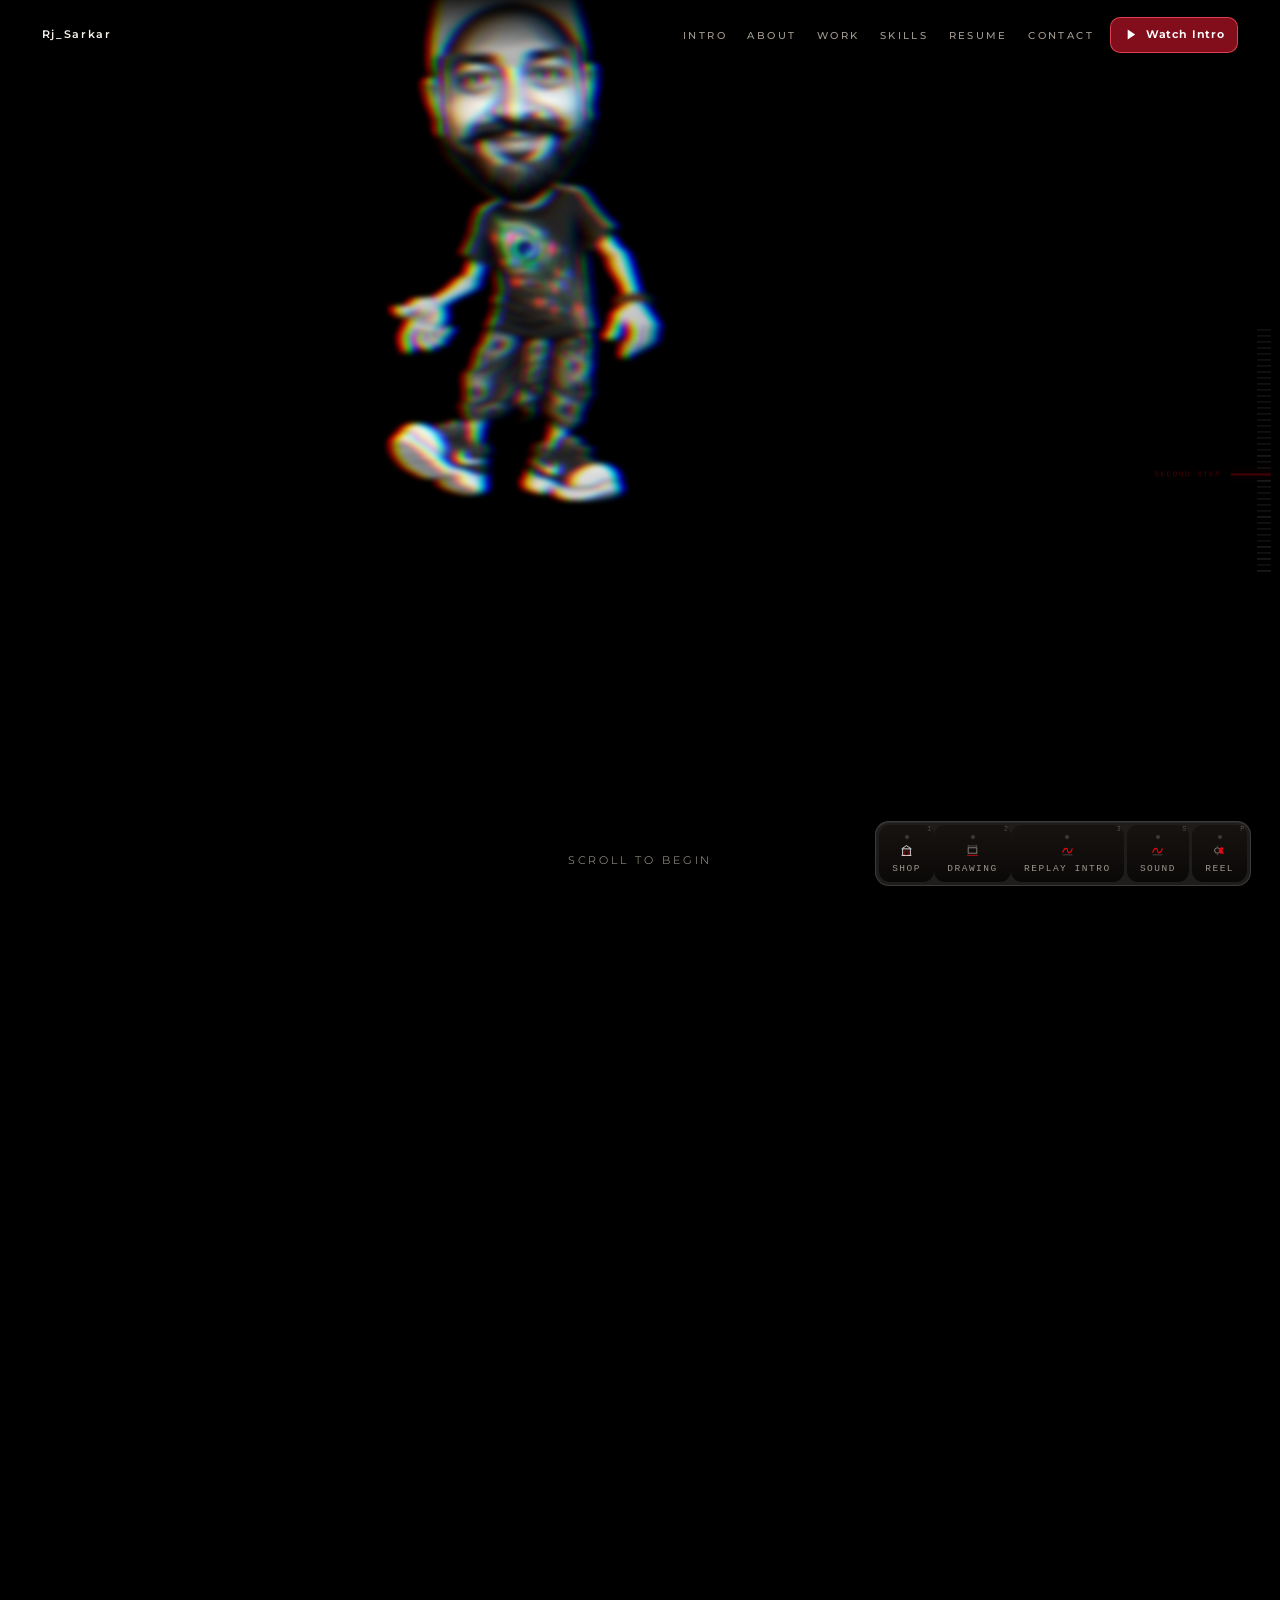
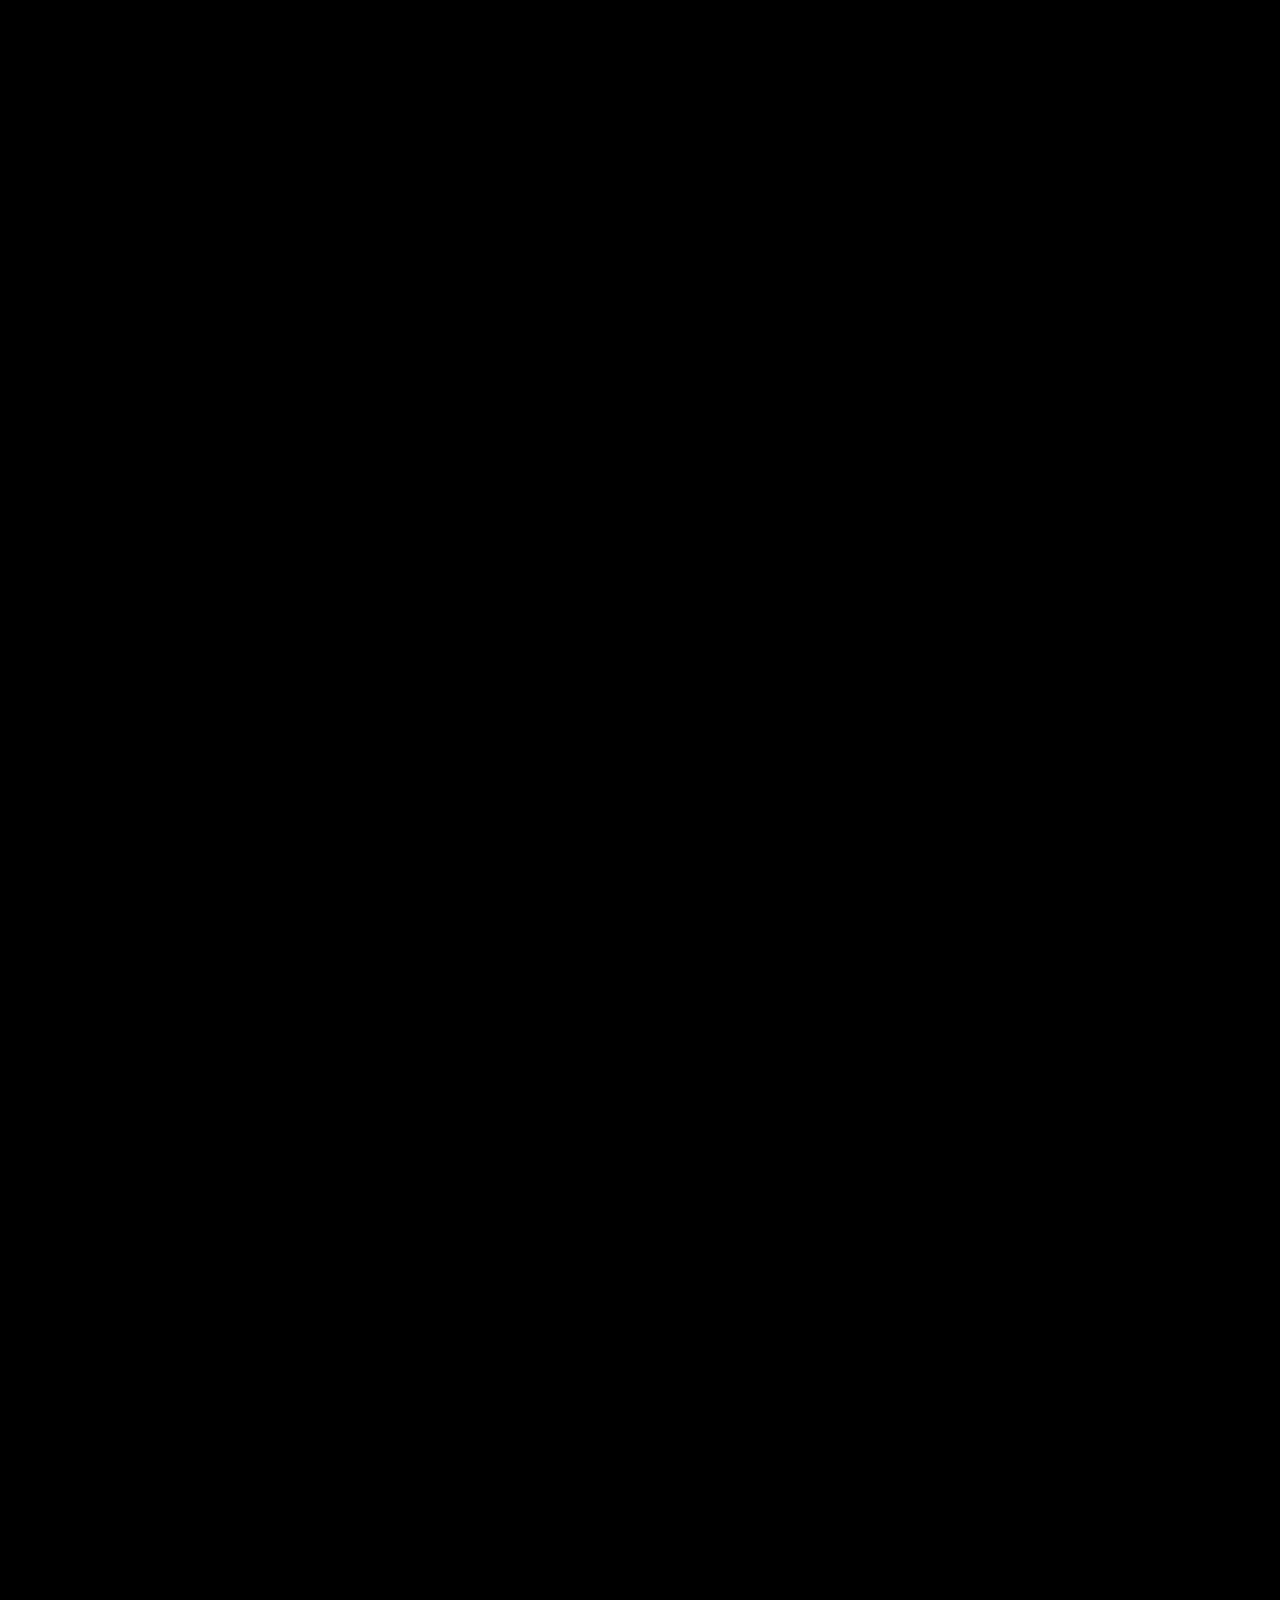
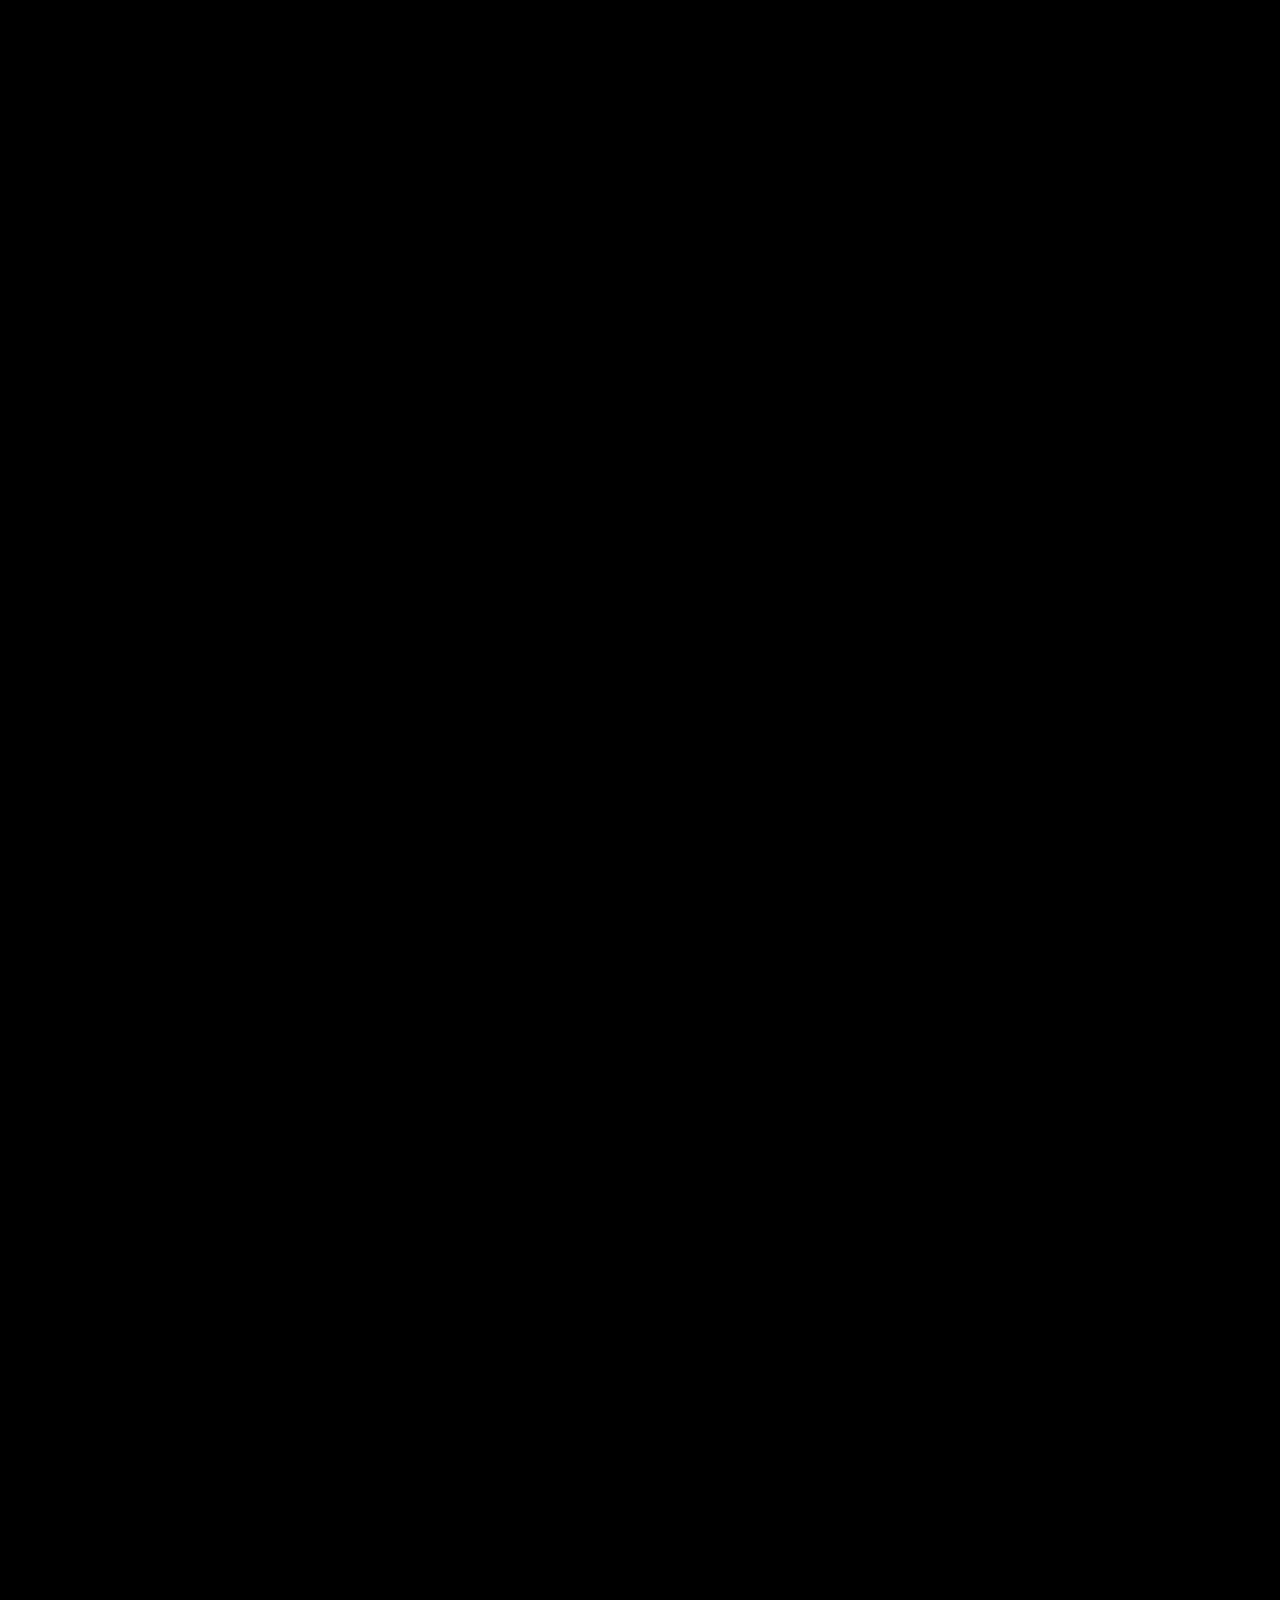
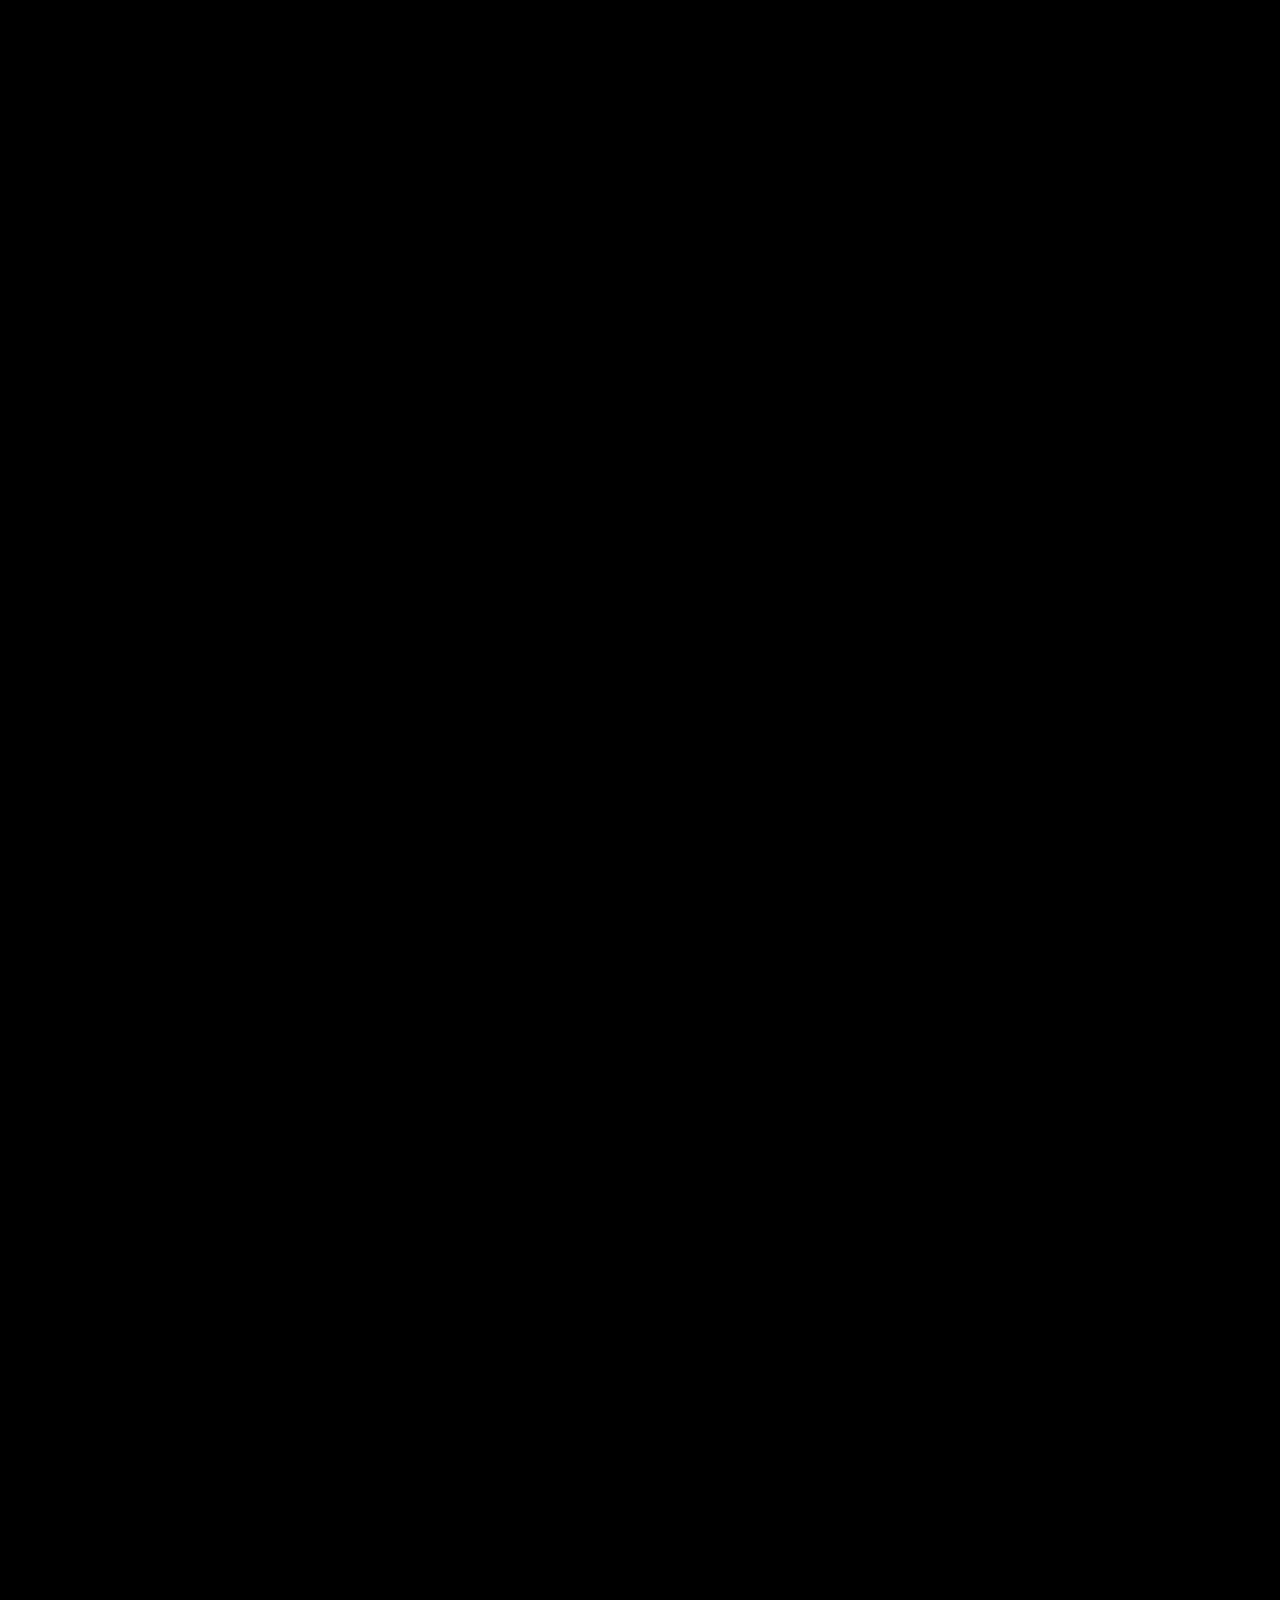
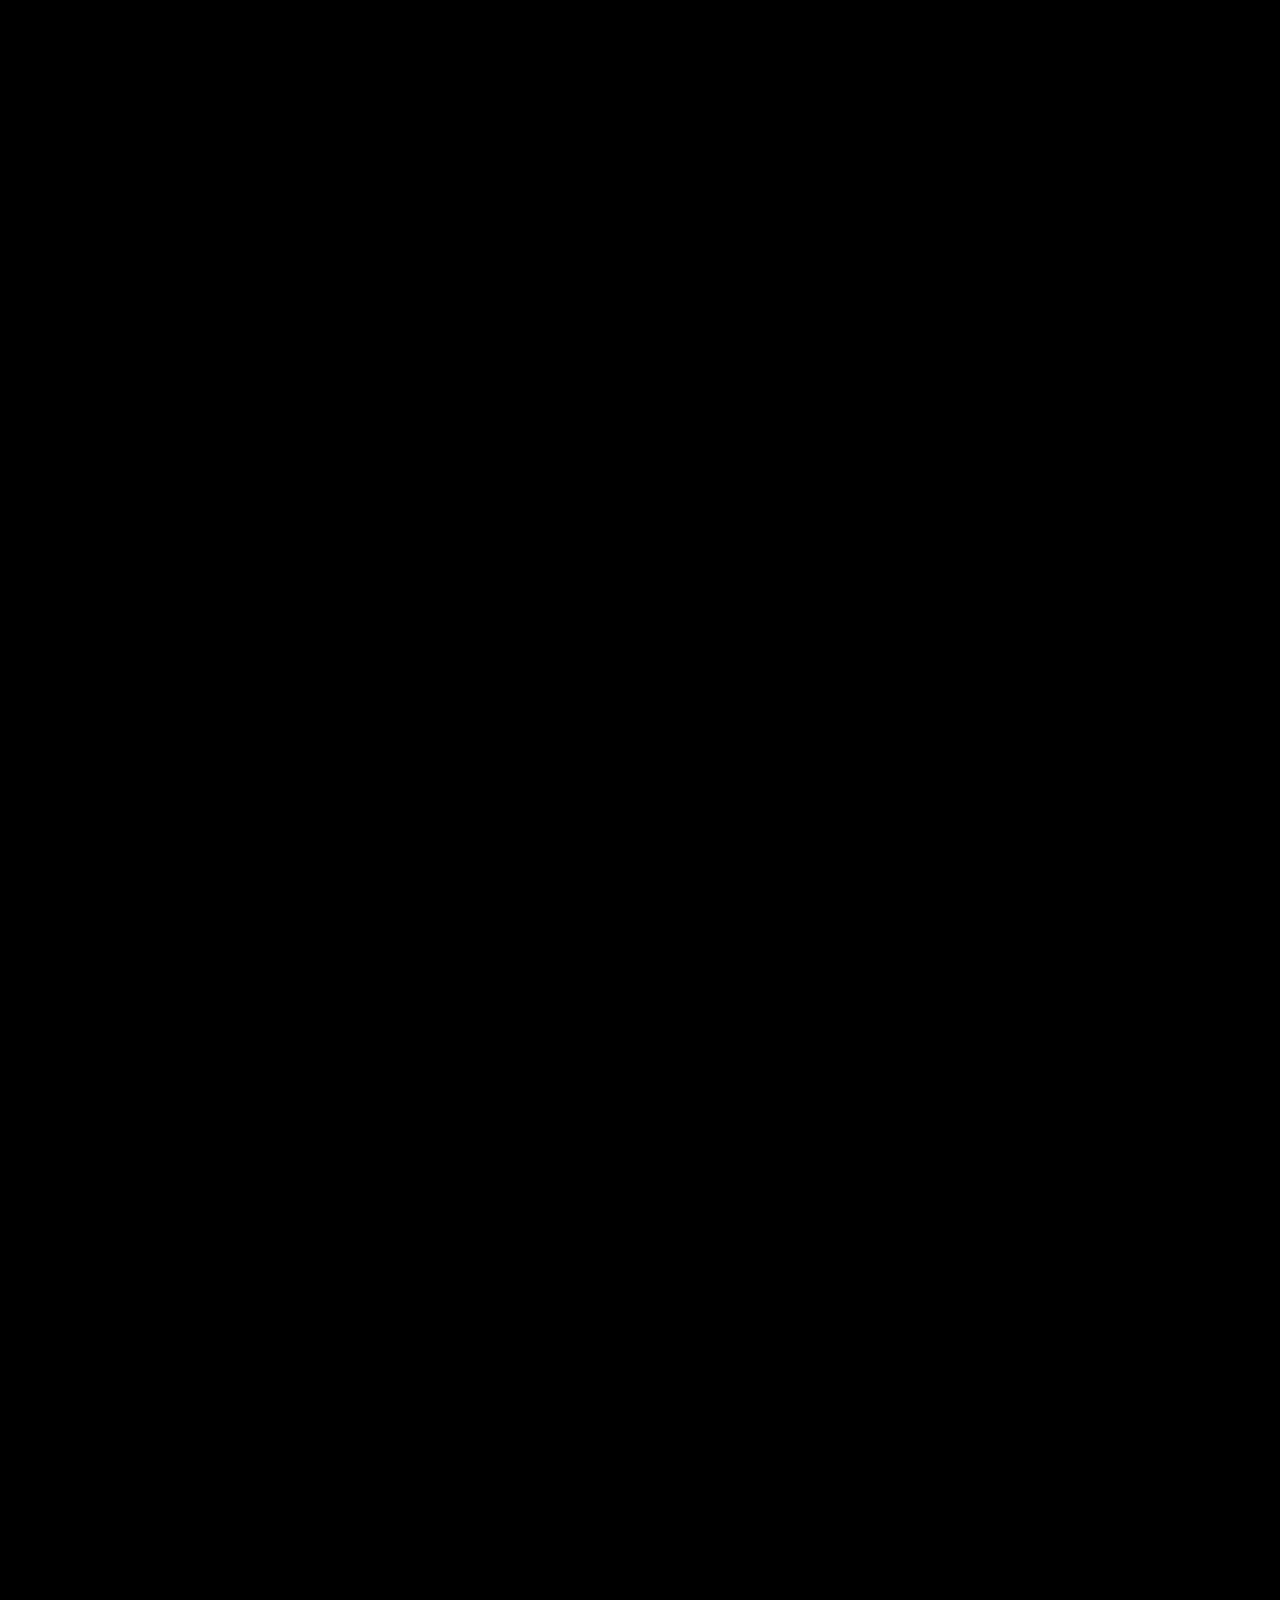
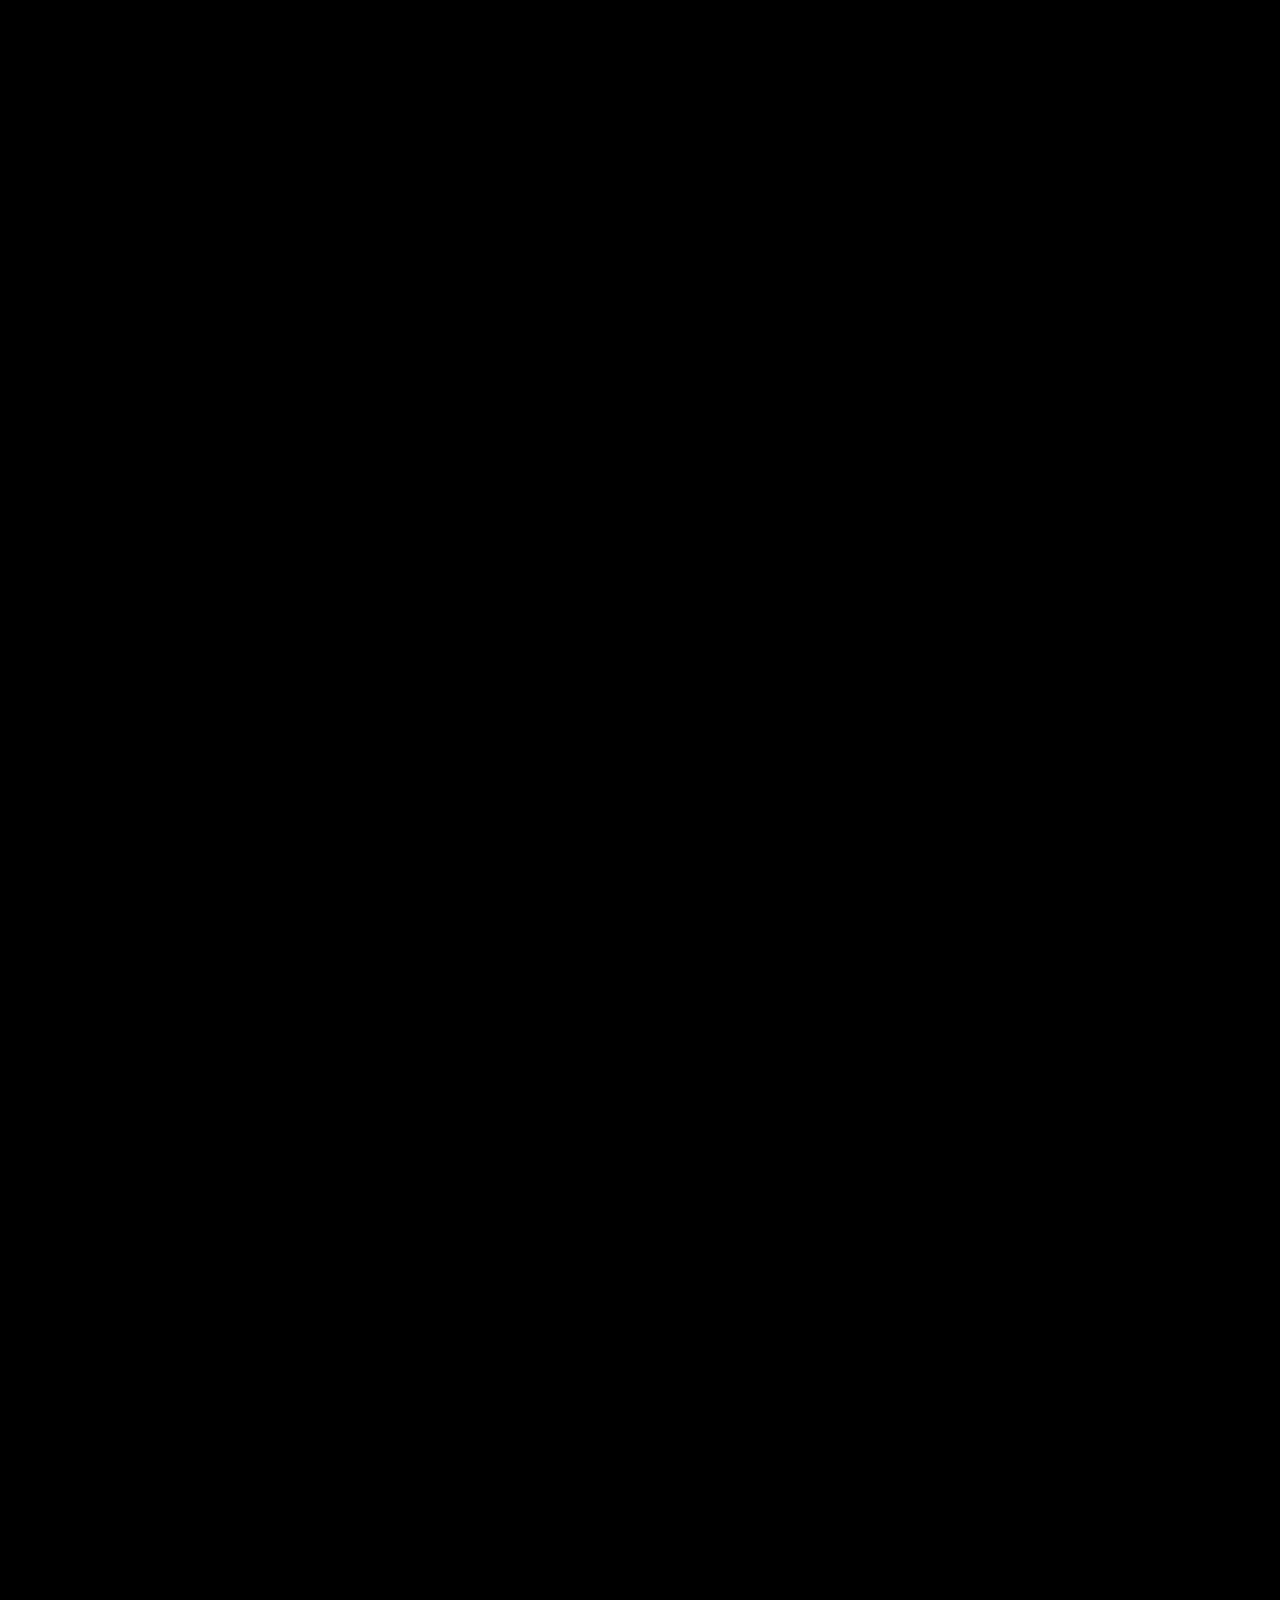
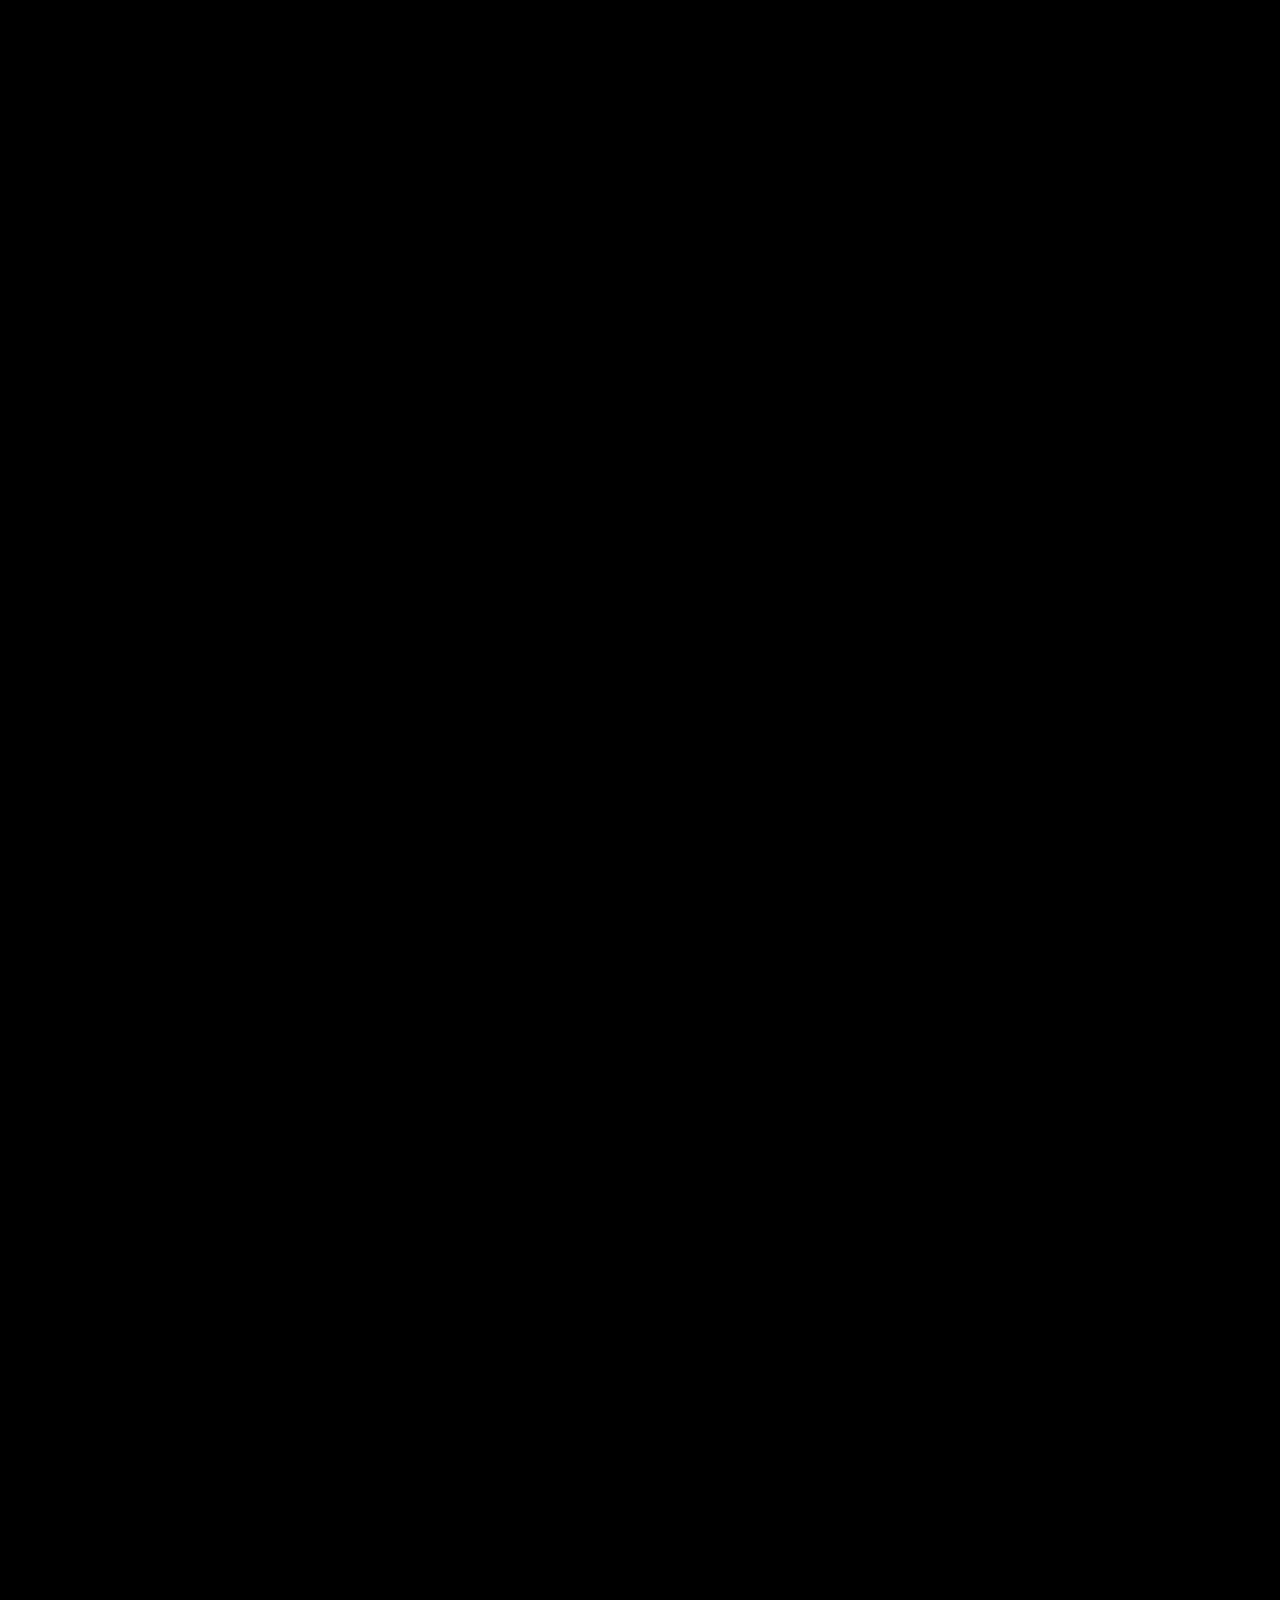
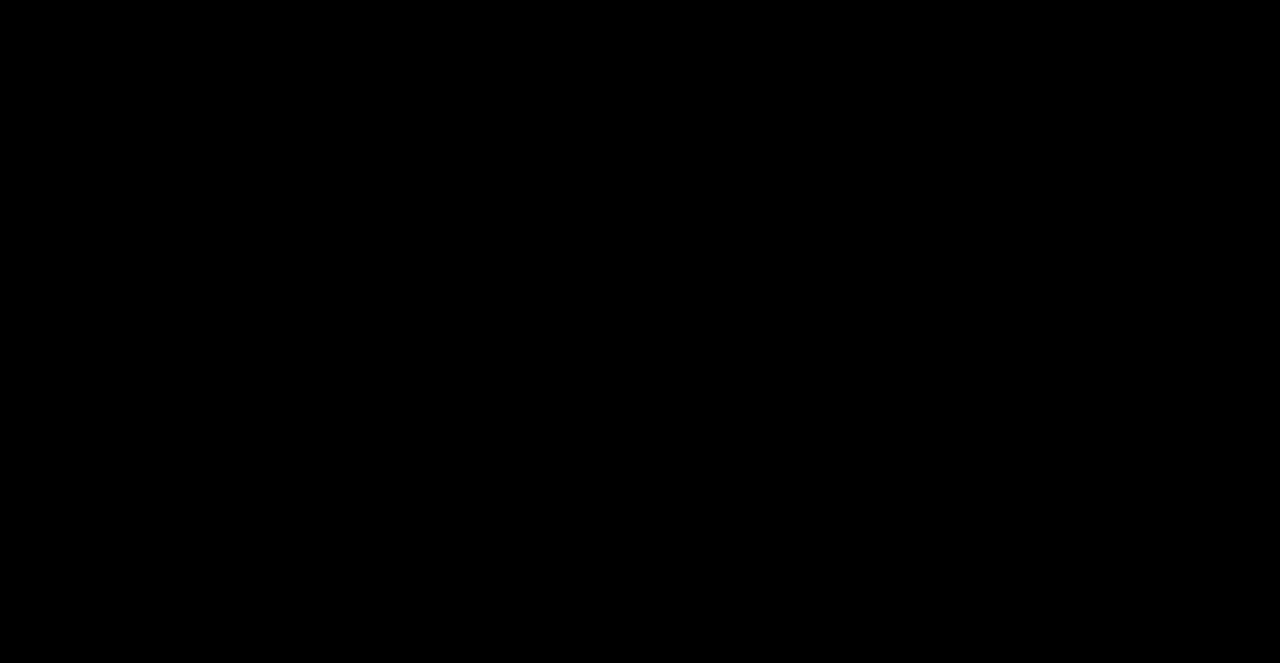
==== commit 2d29ae27: "Add files via upload" ====
--- a/index.html
+++ b/index.html
@@ -5,14 +5,38 @@
 <meta name="viewport" content="width=device-width,initial-scale=1,viewport-fit=cover">
 <title>Ranjan Sarkar — Creative Lead, Design to Execution</title>
 <meta name="description" content="Twelve years taking retail and environmental brand work from first sketch to installed, lit and inspected object.">
-<meta name="theme-color" content="#000000">
+<meta name="theme-color" content="#0e0f11">
 <meta name="color-scheme" content="dark">
 <meta name="mobile-web-app-capable" content="yes">
 <meta name="apple-mobile-web-app-capable" content="yes">
 <meta name="apple-mobile-web-app-status-bar-style" content="black-translucent">
 <meta name="format-detection" content="telephone=no">
-<link rel="stylesheet" href="style.css">
-<link rel="stylesheet" href="enhance.css">  <!-- ░░ added: fabrication layer ░░ -->
+<style>html{background:#0e0f11;color:#f9f6f0}html[data-rj-layout="desktop"]{background:#000}</style>
+<script>
+(function () {
+  var portrait = '(max-width: 780px)';
+  var shortTouch = '(max-width: 1024px) and (max-height: 540px) and (pointer: coarse)';
+  var request = new URLSearchParams(location.search).get('view');
+  var mobile = request === 'mobile' || (request !== 'desktop' && matchMedia(portrait + ', ' + shortTouch).matches);
+  // Keep the same interface through phone rotation and Safari toolbar resizing.
+  document.documentElement.dataset.rjLayout = mobile ? 'mobile' : 'desktop';
+  document.querySelector('meta[name="theme-color"]').content = mobile ? '#0e0f11' : '#000000';
+  if (!mobile) {
+    [['fonts/Montserrat-var.woff2','font'],['fonts/Playfair-var.woff2','font'],['media/frames/x0_back.webp','image']].forEach(function (v) {
+      var l = document.createElement('link'); l.rel = 'preload'; l.as = v[1]; l.href = v[0];
+      if (l.as === 'font') { l.crossOrigin = 'anonymous'; l.type = 'font/woff2'; }
+      document.head.appendChild(l);
+    });
+  }
+  window.rjStyles = Promise.all((mobile ? ['mobile.css?v=mobile-webm-1'] : ['style.css', 'enhance.css?v=mobile-webm-1']).map(function (url) {
+    return new Promise(function (finish) {
+      var l = document.createElement('link'); l.rel = 'stylesheet'; l.href = url;
+      l.onload = finish; l.onerror = function () { console.error('Stylesheet unavailable:',url); finish(); }; document.head.appendChild(l);
+    });
+  }));
+})();
+</script>
+<link rel="apple-touch-icon" href="media/apple-touch-icon.png">
 <link rel="icon" href="data:image/svg+xml,<svg xmlns=%22http://www.w3.org/2000/svg%22 viewBox=%220 0 32 32%22><rect width=%2232%22 height=%2232%22 fill=%22%23000%22/><circle cx=%2216%22 cy=%2216%22 r=%227%22 fill=%22%23E30613%22/></svg>">
 
 <!-- ░░ 2027 SEO / share graph — absolute URLs for the Rj_Portfolio Pages home ░░ -->
@@ -36,9 +60,6 @@
 <meta name="twitter:title" content="Ranjan Sarkar — Creative Lead, Design to Execution">
 <meta name="twitter:description" content="360° A-to-Z production & end-to-end branding, design to execution. 10,000+ retail signage units, 150+ identities, 15+ sectors.">
 <meta name="twitter:image" content="https://rjsarkar83.github.io/Rj_Portfolio/media/og.jpg?v=2">
-<link rel="preload" href="fonts/Montserrat-var.woff2" as="font" type="font/woff2" crossorigin>
-<link rel="preload" href="fonts/Playfair-var.woff2" as="font" type="font/woff2" crossorigin>
-<link rel="preload" href="media/frames/x0_back.webp" as="image">
 <script type="application/ld+json">
 {
   "@context": "https://schema.org",
@@ -90,6 +111,7 @@
 </head>
 <body>
 
+<template id="rj-desktop-template">
 <!-- ░░ loader ░░ -->
 <div id="loader">
   <div class="ln" id="ldName"><span class="x-mt">RANJAN</span><br><em>SARKAR</em></div>
@@ -102,6 +124,10 @@
 <header id="bar">
   <div class="nm" id="barName">Rj_Sarkar</div>
   <nav id="nav"></nav>
+  <button type="button" id="av-watch-intro" aria-haspopup="dialog" aria-controls="x-case" hidden>
+    <svg viewBox="0 0 16 16" aria-hidden="true" focusable="false"><path d="M5 2.6 13 8 5 13.4Z" fill="currentColor"/></svg>
+    <span>Watch Intro</span>
+  </button>
 </header>
 
 <!-- ░░ the film ░░ -->
@@ -165,11 +191,118 @@
 
 <!-- ░░ scroll runway ░░ -->
 <div id="runway"></div>
-
-<noscript><div style="position:fixed;inset:0;z-index:999;background:#000;color:#f5efe7;display:flex;align-items:center;justify-content:center;padding:2rem;text-align:center;font-family:system-ui,sans-serif">This portfolio is a scroll-driven film. Please enable JavaScript, or email rjsarkar@icloud.com.</div></noscript>
-
-<script src="config.js"></script>
-<script src="app.js"></script>
-<script src="enhance.js"></script>          <!-- ░░ added: fabrication layer ░░ -->
+</template>
+
+<template id="rj-mobile-template">
+<svg class="m-symbols" xmlns="http://www.w3.org/2000/svg" aria-hidden="true" focusable="false" width="0" height="0">
+  <symbol id="mi-home" viewBox="0 0 24 24"><path d="m3 10 9-7 9 7v9a2 2 0 0 1-2 2h-4v-6H9v6H5a2 2 0 0 1-2-2z"/></symbol>
+  <symbol id="mi-work" viewBox="0 0 24 24"><rect x="3" y="7" width="18" height="14" rx="2.5"/><path d="M8 7V5a2 2 0 0 1 2-2h4a2 2 0 0 1 2 2v2M3 12a18 18 0 0 0 18 0m-9 1v2"/></symbol>
+  <symbol id="mi-about" viewBox="0 0 24 24"><circle cx="12" cy="7.5" r="4"/><path d="M4 21v-1a6 6 0 0 1 6-6h4a6 6 0 0 1 6 6v1"/></symbol>
+  <symbol id="mi-contact" viewBox="0 0 24 24"><path d="M21 11.5a8.7 8.7 0 0 1-8.9 8.5 9.3 9.3 0 0 1-3.5-.7L4 21l1.4-4.4A8.2 8.2 0 0 1 3 11.5 8.8 8.8 0 0 1 12 3a8.8 8.8 0 0 1 9 8.5Z"/><path d="M8 11.5h.1m3.9 0h.1m3.9 0h.1" stroke-width="2.5"/></symbol>
+  <symbol id="mi-right" viewBox="0 0 24 24"><path d="M4 12h15m-6-6 6 6-6 6"/></symbol>
+  <symbol id="mi-out" viewBox="0 0 24 24"><path d="M6 18 18 6M8 6h10v10"/></symbol>
+  <symbol id="mi-back" viewBox="0 0 24 24"><path d="m14.5 5.5-7 6.5 7 6.5"/></symbol>
+  <symbol id="mi-play" viewBox="0 0 24 24"><path d="M8 4.9a.8.8 0 0 0-1.2.7v12.8a.8.8 0 0 0 1.2.7l10.1-6.4a.8.8 0 0 0 0-1.4z" fill="currentColor" stroke="none"/></symbol>
+  <symbol id="mi-close" viewBox="0 0 24 24"><path d="m6 6 12 12M18 6 6 18"/></symbol>
+  <symbol id="mi-down" viewBox="0 0 24 24"><path d="m6.5 9 5.5 6 5.5-6"/></symbol>
+  <symbol id="mi-download" viewBox="0 0 24 24"><path d="M12 3v12m-4-4 4 4 4-4M5 16v4h14v-4"/></symbol>
+  <symbol id="mi-mail" viewBox="0 0 24 24"><rect x="3" y="5" width="18" height="14" rx="3"/><path d="m4 7 8 6 8-6"/></symbol>
+  <symbol id="mi-expand" viewBox="0 0 24 24"><path d="M8 4H4v4m12-4h4v4M4 16v4h4m12-4v4h-4"/></symbol>
+</svg>
+<a class="m-skip" href="#m-main">Skip to content</a>
+<header class="m-header">
+  <div class="m-wrap m-header-inner">
+    <a class="m-brand" href="#home" aria-label="Ranjan Sarkar — Home">
+      <span class="m-mark"><img src="media/artvision-mobile/mark.webp" width="32" height="22" alt=""></span>
+      <span class="m-wordmark"><strong>Ranjan Sarkar</strong><small>ArtViSiON Production Design</small></span>
+    </a>
+    <div class="m-case-header" hidden><a class="m-circle" href="#work" data-case-back aria-label="Back to selected work"><svg aria-hidden="true"><use href="#mi-back"/></svg></a><span><small>Selected work</small><strong id="m-case-header-name"></strong></span></div>
+    <a class="m-circle m-header-contact" href="#contact" aria-label="Contact Ranjan"><svg aria-hidden="true"><use href="#mi-out"/></svg></a>
+  </div>
+</header>
+<main id="m-main" class="m-wrap m-main" tabindex="-1">
+  <section data-m-page="home" aria-labelledby="m-home-title">
+    <div class="m-hero">
+      <p class="m-kicker"><span class="m-signal"></span> Creative lead <span class="m-slash">/</span> Indore, India</p>
+      <h1 class="m-display" id="m-home-title" tabindex="-1">Design to<br>execution<span class="m-red">.</span></h1>
+      <p class="m-hero-copy">Brand identity, retail signage and production design. From first sketch to finished build.</p>
+      <div class="m-actions m-hero-actions">
+        <a class="m-btn m-primary" href="#work">Explore work <svg aria-hidden="true"><use href="#mi-right"/></svg></a>
+        <button class="m-btn m-secondary" type="button" data-m-intro aria-haspopup="dialog" aria-controls="m-film"><svg aria-hidden="true"><use href="#mi-play"/></svg> Watch Intro</button>
+      </div>
+    </div>
+    <button class="m-cover" type="button" data-m-intro aria-label="Watch the ArtViSiON Intro, The Working Line, 2 minutes 17 seconds" aria-haspopup="dialog" aria-controls="m-film">
+      <img src="media/artvision-mobile/working-line-cover.webp" width="1120" height="674" alt="" fetchpriority="high" decoding="async">
+      <span class="m-cover-copy"><span class="m-cover-label"><i></i> STUDIO FILM</span><strong>The<br>Working Line</strong><span class="m-cover-time"><i><svg aria-hidden="true"><use href="#mi-play"/></svg></i> 02:17</span></span>
+    </button>
+    <div class="m-section-head m-home-work-head"><div><p class="m-kicker">01 <span class="m-slash">/</span> Portfolio</p><h2>Selected work</h2></div><a class="m-text-link" href="#work">View all <svg aria-hidden="true"><use href="#mi-right"/></svg></a></div>
+    <div id="m-featured"></div>
+    <div class="m-home-foot"><p>A brand should work on a sheet, on a wall and on site.</p><a class="m-text-link" href="#about">About the practice <svg aria-hidden="true"><use href="#mi-right"/></svg></a></div>
+  </section>
+  <section data-m-page="work" aria-labelledby="m-work-title" hidden>
+    <div class="m-page-lead"><p class="m-kicker"><span class="m-signal"></span> 01 <span class="m-slash">/</span> Portfolio</p><h1 id="m-work-title" class="m-display m-sub-display" tabindex="-1">Selected work<span class="m-red">.</span></h1><p>Five disciplines, from concept to installation. Open a case to see the process, not just the result.</p></div>
+    <div class="m-section-rule"><span>THE CASE STUDIES</span><span>01–05</span></div>
+    <div id="m-work-cards" class="m-cards"></div>
+  </section>
+  <section data-m-page="case" aria-labelledby="m-case-title" hidden>
+    <div id="m-case-intro"></div>
+    <section class="m-case-boards" aria-labelledby="m-board-title">
+      <div class="m-board-head"><div><p class="m-kicker">Project process</p><h2 id="m-board-title" tabindex="-1">Process boards</h2></div><span class="m-board-index" id="m-board-index" role="status" aria-atomic="true"></span></div>
+      <label class="m-board-picker" for="m-board-select"><span class="m-visually-hidden">Jump to a process board</span><select id="m-board-select"></select><svg aria-hidden="true"><use href="#mi-down"/></svg></label>
+      <div id="m-board-content"></div>
+      <div class="m-board-nav" aria-label="Board navigation">
+        <button type="button" id="m-board-prev" class="m-btn m-secondary"><svg aria-hidden="true"><use href="#mi-back"/></svg> Previous</button>
+        <button type="button" id="m-board-next" class="m-btn m-primary">Next board <svg aria-hidden="true"><use href="#mi-right"/></svg></button>
+      </div>
+    </section>
+    <nav class="m-case-links" aria-label="Other work"><a class="m-btn m-secondary" href="#work" data-case-back>All work</a><a class="m-btn m-secondary" id="m-next-case" href="#work">Next case <svg aria-hidden="true"><use href="#mi-right"/></svg></a></nav>
+  </section>
+  <section data-m-page="about" aria-labelledby="m-about-title" hidden>
+    <div class="m-page-lead"><p class="m-kicker"><span class="m-signal"></span> 02 <span class="m-slash">/</span> The practice</p><h1 id="m-about-title" class="m-display m-about-title" tabindex="-1">About Ranjan<span class="m-red">.</span></h1><p id="m-about-strap" class="m-quote"></p><p id="m-about-bio"></p></div>
+    <div class="m-stats" id="m-stats"></div>
+    <section class="m-info" aria-labelledby="m-exp-title">
+      <div class="m-section-head"><div><p class="m-kicker">On site &amp; in studio</p><h2 id="m-exp-title">Experience</h2></div></div>
+      <div id="m-experience" class="m-timeline"></div>
+      <details class="m-details"><summary>Education &amp; earlier <svg aria-hidden="true"><use href="#mi-down"/></svg></summary><div id="m-education" class="m-timeline"></div></details>
+      <a id="m-resume" class="m-btn m-secondary m-resume" href="media/resume.pdf" download>Download résumé <svg aria-hidden="true"><use href="#mi-download"/></svg></a>
+    </section>
+    <section class="m-info" aria-labelledby="m-skills-title"><div class="m-section-head"><div><p class="m-kicker">Drawing board to dispatch</p><h2 id="m-skills-title">Capabilities</h2></div></div><ul id="m-skills" class="m-chips"></ul></section>
+  </section>
+  <section data-m-page="contact" aria-labelledby="m-contact-title" hidden>
+    <div class="m-page-lead m-contact-lead"><p class="m-kicker"><span class="m-signal"></span> 03 <span class="m-slash">/</span> Direct line</p><h1 id="m-contact-title" class="m-display m-sub-display" tabindex="-1">Let’s build<br>something real<span class="m-red">.</span></h1><p>Tell me the city, share a few site photos, and add approximate dimensions and your deadline. I’ll use that to scope the first conversation.</p></div>
+    <div class="m-contact-card"><p class="m-kicker">Start a conversation</p><div class="m-actions"><a class="m-btn m-primary" id="m-whatsapp" href="https://wa.me/919009001551" target="_blank" rel="noopener">WhatsApp <svg aria-hidden="true"><use href="#mi-out"/></svg></a><a class="m-btn m-secondary" id="m-email" href="mailto:rjsarkar@icloud.com"><svg aria-hidden="true"><use href="#mi-mail"/></svg> Email me</a></div><div class="m-contact-rows" id="m-direct-links"></div></div>
+    <section class="m-info"><div class="m-section-head"><div><p class="m-kicker">Elsewhere</p><h2>Find me online</h2></div></div><div id="m-social" class="m-link-grid"></div><details class="m-details"><summary>ArtViSiON ecosystem <svg aria-hidden="true"><use href="#mi-down"/></svg></summary><div id="m-ecosystem" class="m-link-grid"></div></details></section>
+  </section>
+  <footer class="m-footer"><span>ArtViSiON Production Design</span><span>Indore · India</span></footer>
+</main>
+<nav id="m-tabbar" class="m-tabbar" aria-label="Portfolio navigation">
+  <a href="#home" data-m-tab="home" aria-current="page"><span class="m-tab-icon"><svg aria-hidden="true"><use href="#mi-home"/></svg></span><span>Home</span></a>
+  <a href="#work" data-m-tab="work"><span class="m-tab-icon"><svg aria-hidden="true"><use href="#mi-work"/></svg></span><span>Work</span></a>
+  <a href="#about" data-m-tab="about"><span class="m-tab-icon"><svg aria-hidden="true"><use href="#mi-about"/></svg></span><span>About</span></a>
+  <a href="#contact" data-m-tab="contact"><span class="m-tab-icon"><svg aria-hidden="true"><use href="#mi-contact"/></svg></span><span>Contact</span></a>
+</nav>
+<dialog id="m-film" class="m-film" aria-modal="true" aria-labelledby="m-film-title" aria-describedby="m-film-note">
+  <div class="m-film-handle" aria-hidden="true"></div>
+  <div class="m-film-header"><div><p class="m-kicker"><span class="m-signal"></span> Studio film <span class="m-slash">/</span> 02:17</p><h2 id="m-film-title">ArtViSiON Introduction</h2></div><button type="button" class="m-circle m-film-x" aria-label="Close Intro" autofocus><svg aria-hidden="true"><use href="#mi-close"/></svg></button></div>
+  <div class="m-film-body">
+    <div class="m-film-player"><video id="m-film-video" playsinline webkit-playsinline preload="none" tabindex="0" width="640" height="360" aria-label="ArtViSiON Introduction, Hindi edition">Your browser does not support embedded video.</video>
+      <button type="button" class="m-film-play" id="m-film-play"><svg aria-hidden="true"><use href="#mi-play"/></svg><span>Play video</span></button>
+    </div>
+    <div class="m-film-options"><p class="m-film-edition" id="m-film-edition">Bharat edition</p>
+      <div class="m-film-language" role="group" aria-label="Film language"><button type="button" data-intro-lang="hi" aria-pressed="true">Hindi</button><button type="button" data-intro-lang="bn" aria-pressed="false">Bengali</button><button type="button" data-intro-lang="en" aria-pressed="false">English</button></div>
+      <p class="m-film-note" id="m-film-note">Language changes the picture and the narration.</p>
+      <p id="m-film-status" class="m-film-status" role="status" hidden></p>
+      <a class="m-btn m-secondary m-film-explore" href="#work" id="m-film-explore">Explore work <svg aria-hidden="true"><use href="#mi-right"/></svg></a>
+    </div>
+  </div>
+</dialog>
+</template>
+<p id="rj-boot-error" hidden style="padding:2rem;font:16px system-ui">Couldn’t start the portfolio. Reload the page or <a style="color:inherit" href="mailto:rjsarkar@icloud.com">email Ranjan Sarkar</a>.</p>
+
+<noscript><main style="margin:8vh auto;max-width:42rem;padding:2rem;font:16px/1.6 system-ui"><h1>Ranjan Sarkar</h1><p>ArtViSiON Production Design · Indore</p><p>Enable JavaScript to browse the films and case studies, or <a style="color:inherit" href="mailto:rjsarkar@icloud.com">get in touch by email</a>.</p><p><a style="color:inherit" href="media/resume.pdf">Download résumé</a></p></main></noscript>
+<script defer src="config.js"></script>
+<script defer src="intro-player.js?v=mobile-webm-1"></script>
+<script defer src="portfolio-cases.js?v=mobile-webm-1"></script>
+<script defer src="portfolio-boot.js?v=mobile-webm-1"></script>
 </body>
 </html>
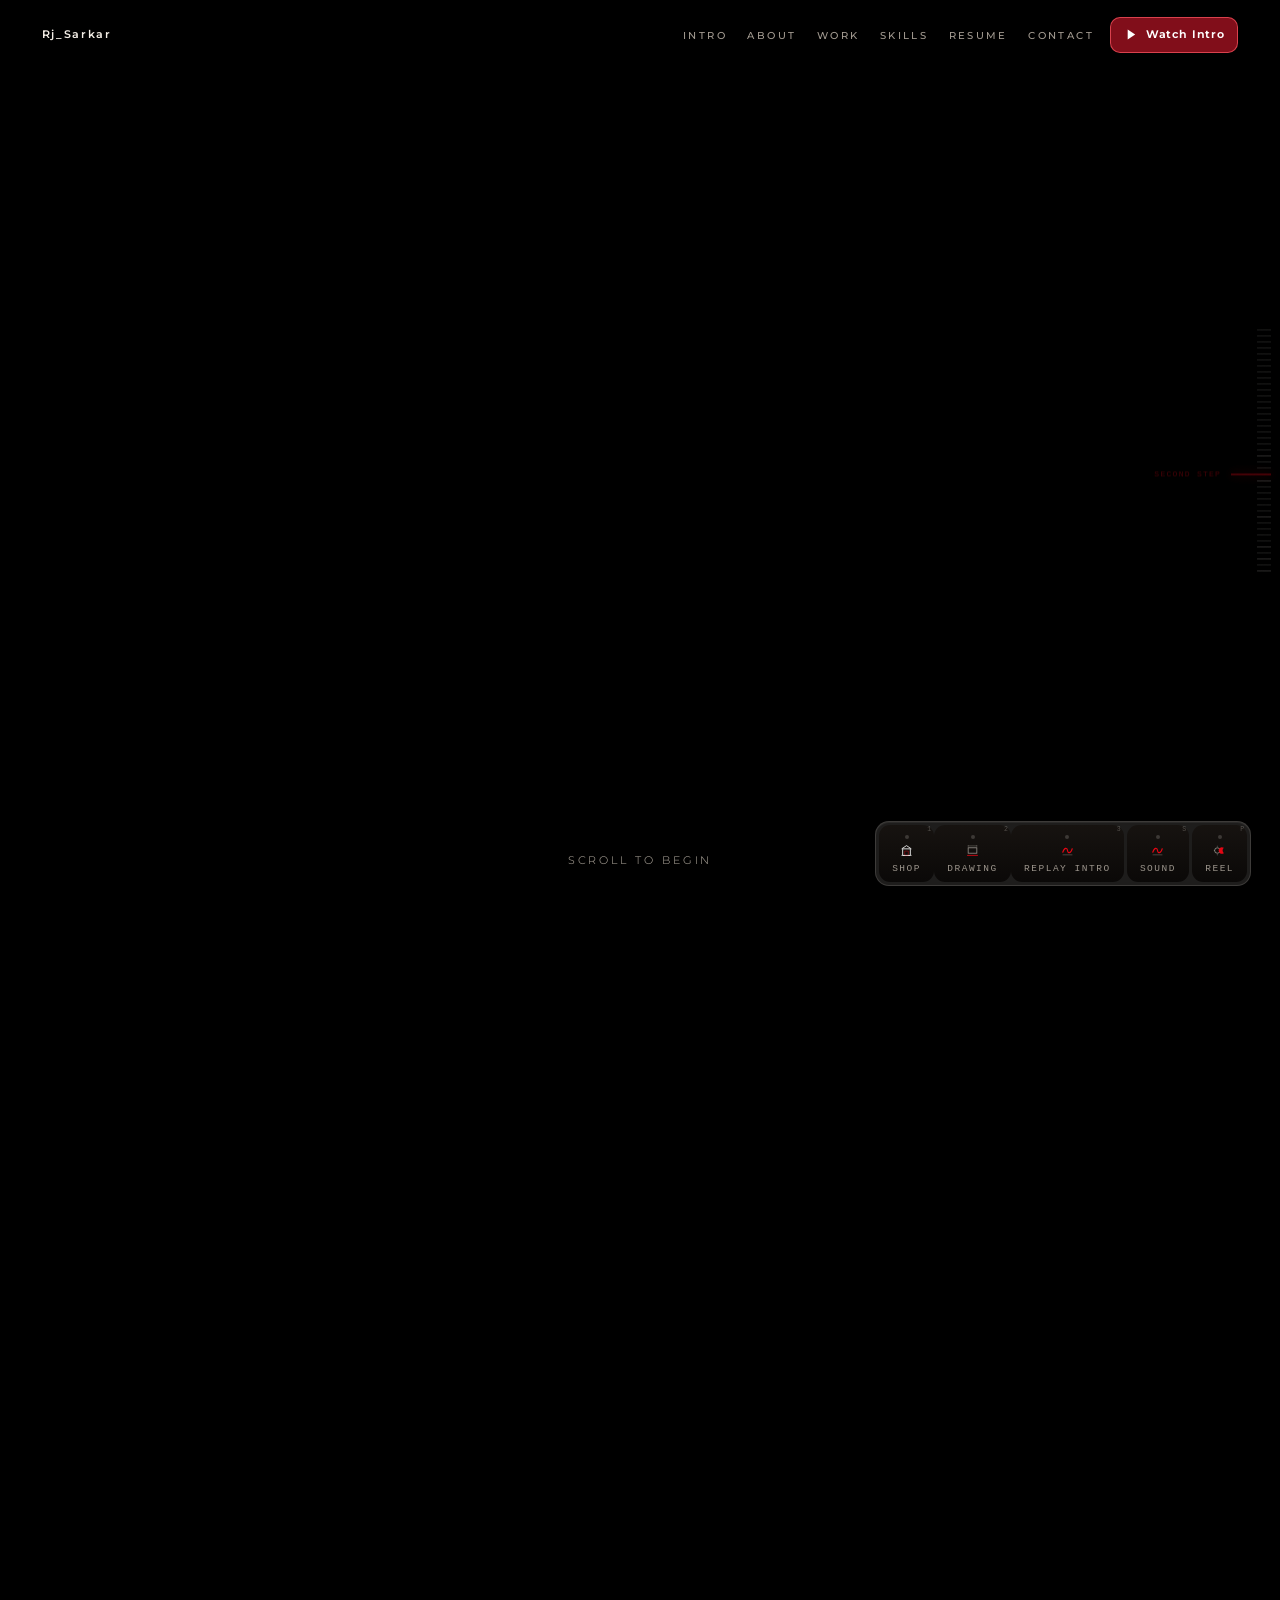
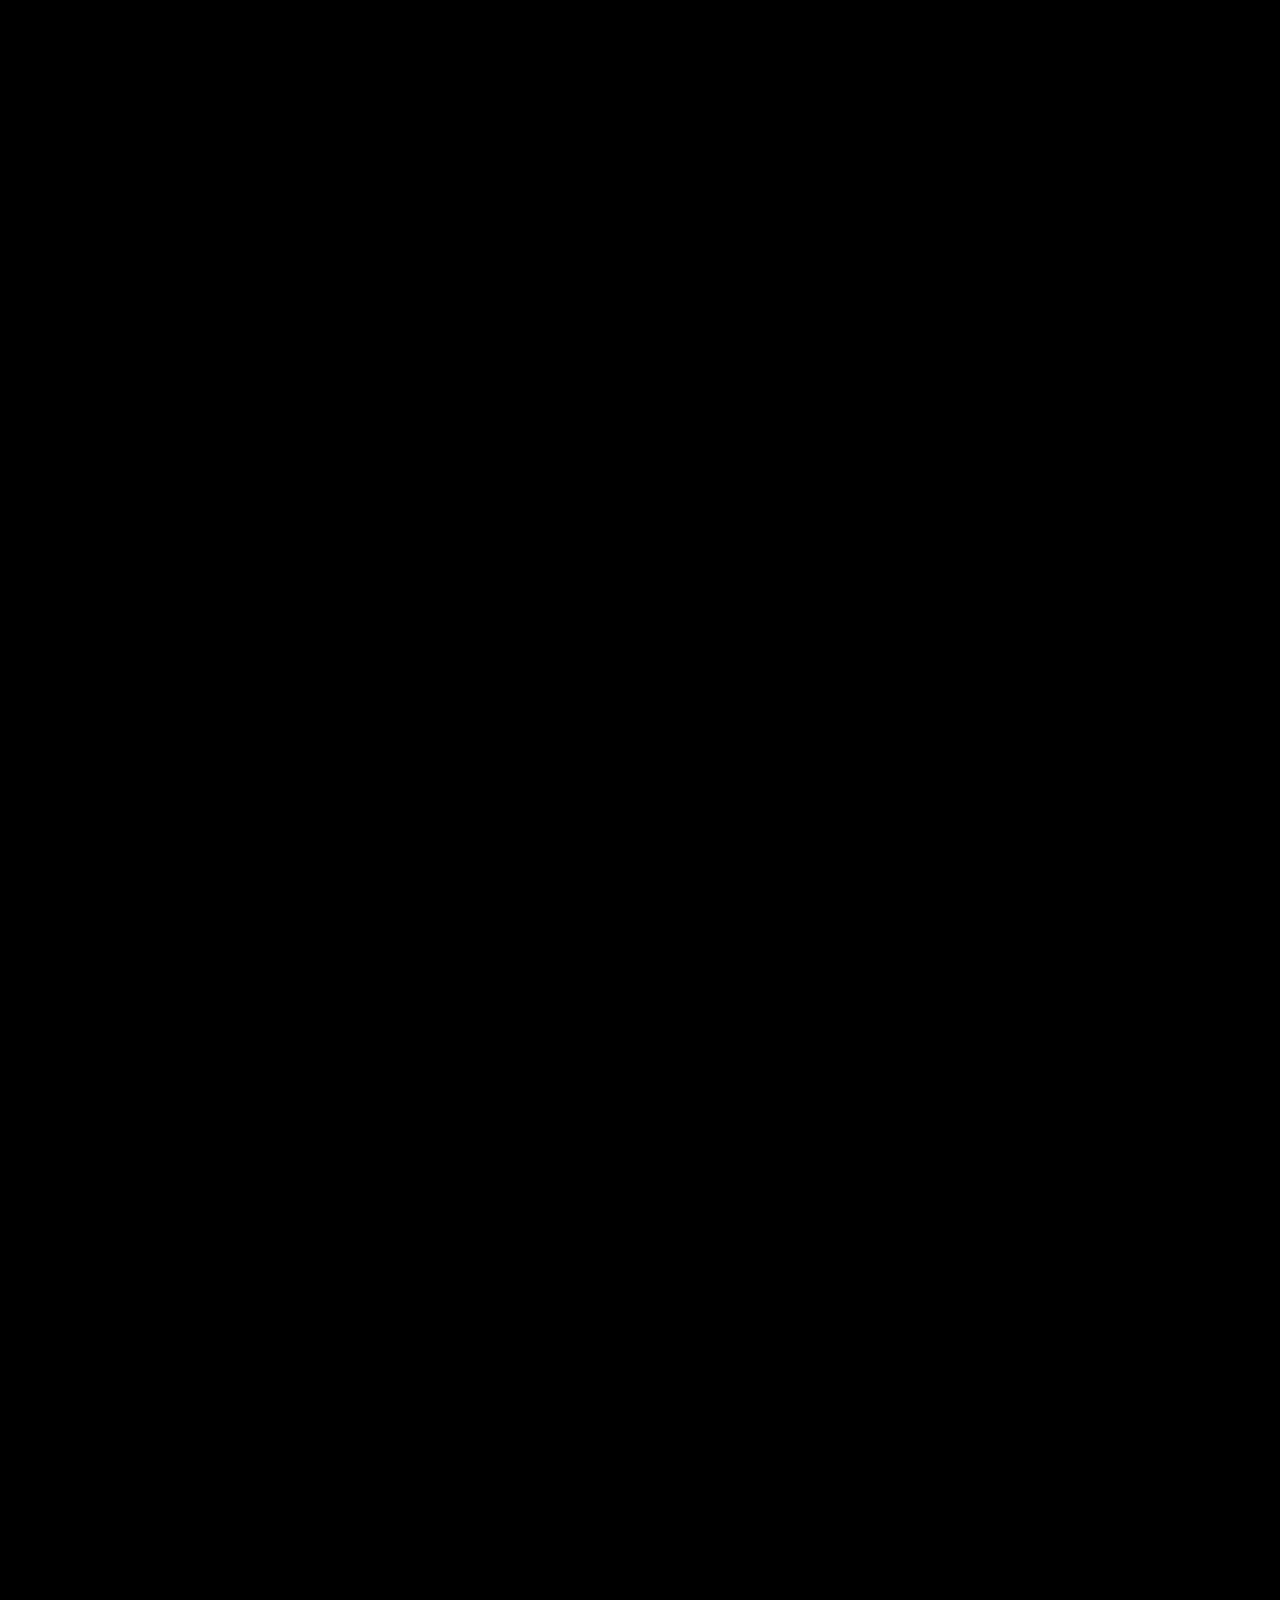
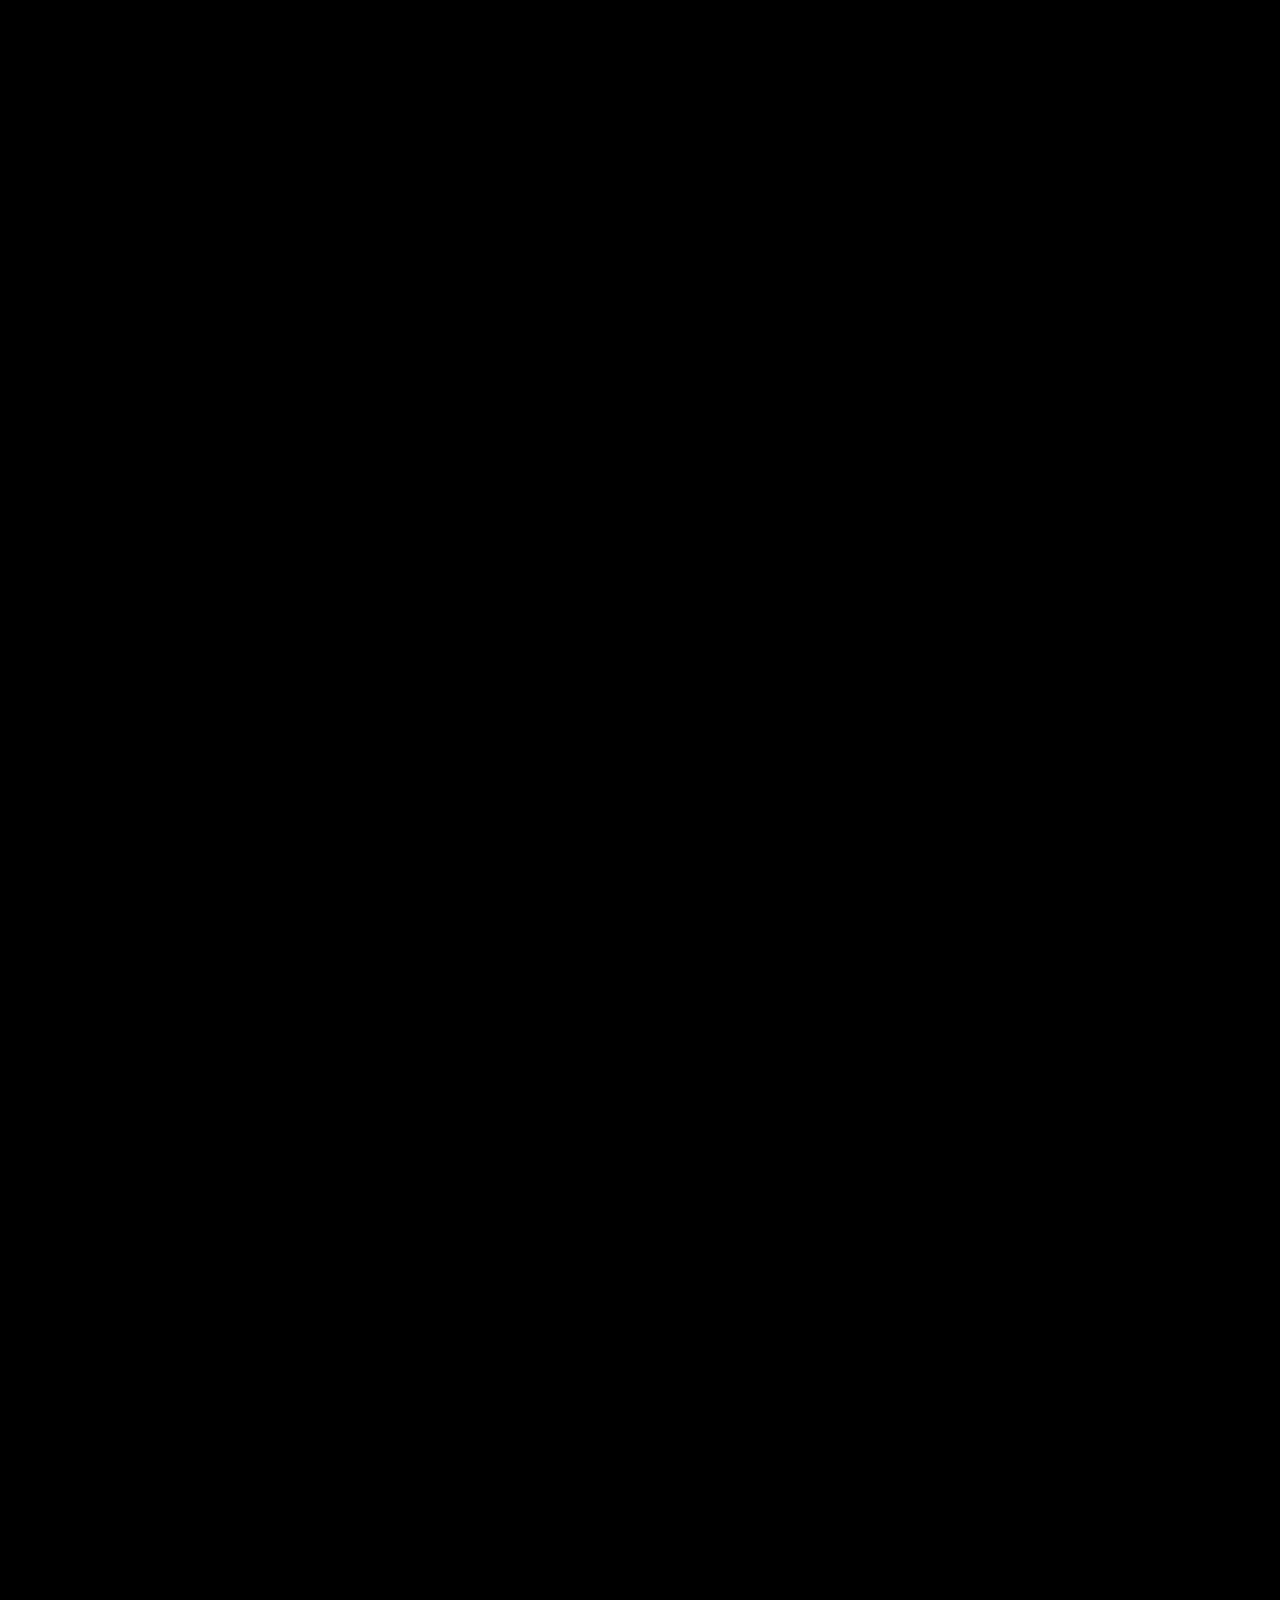
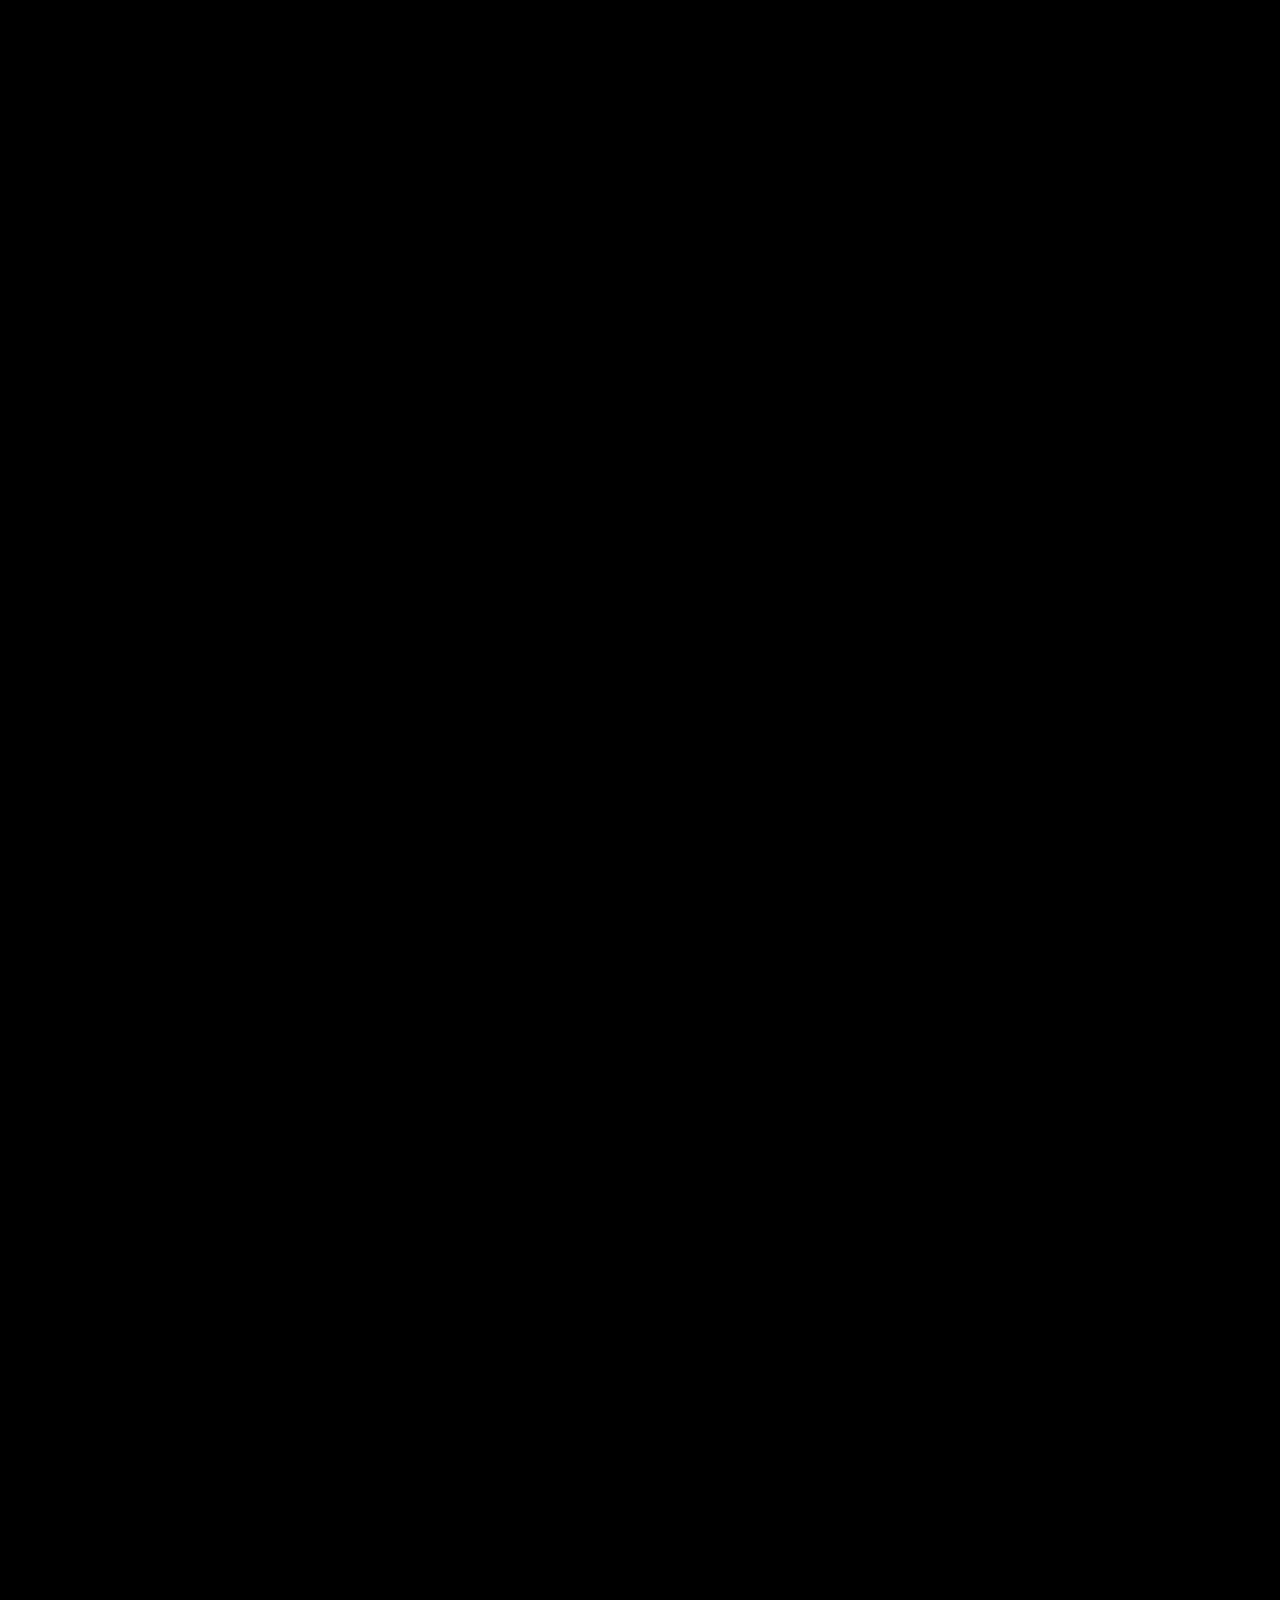
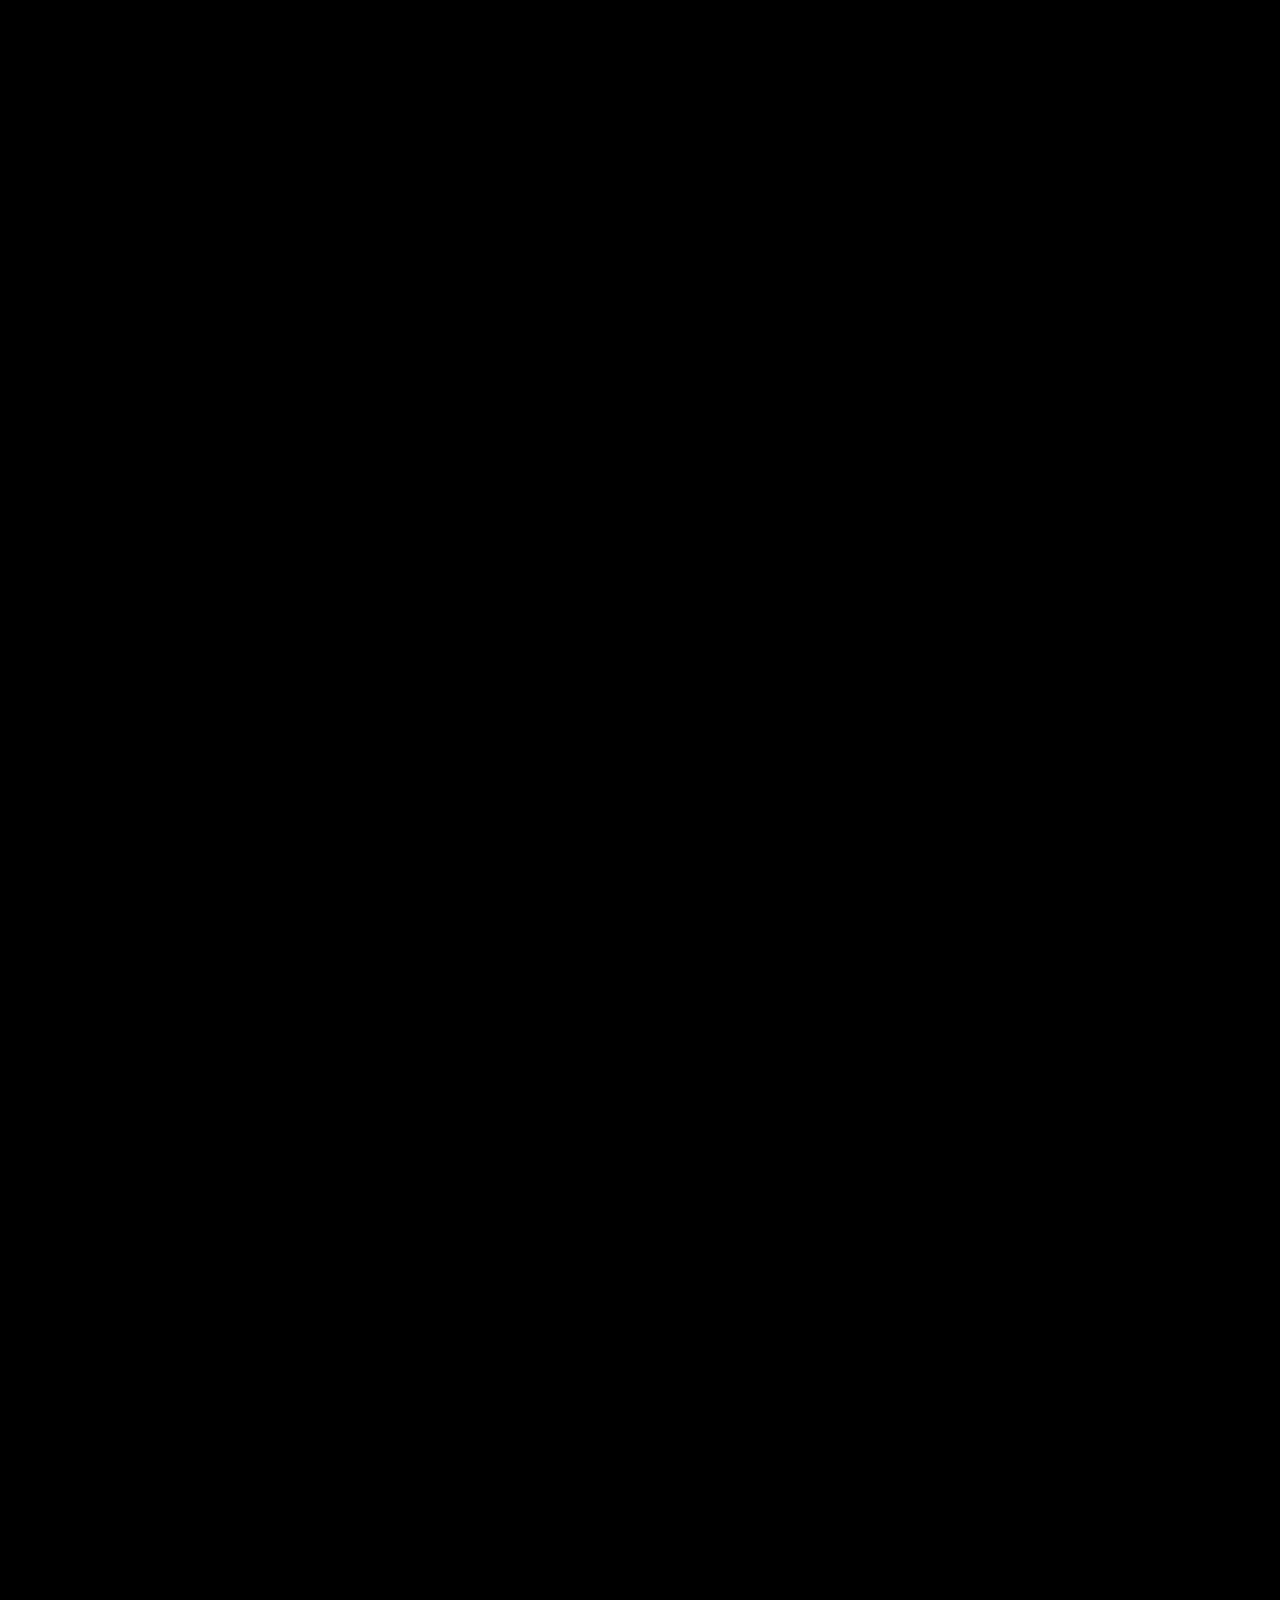
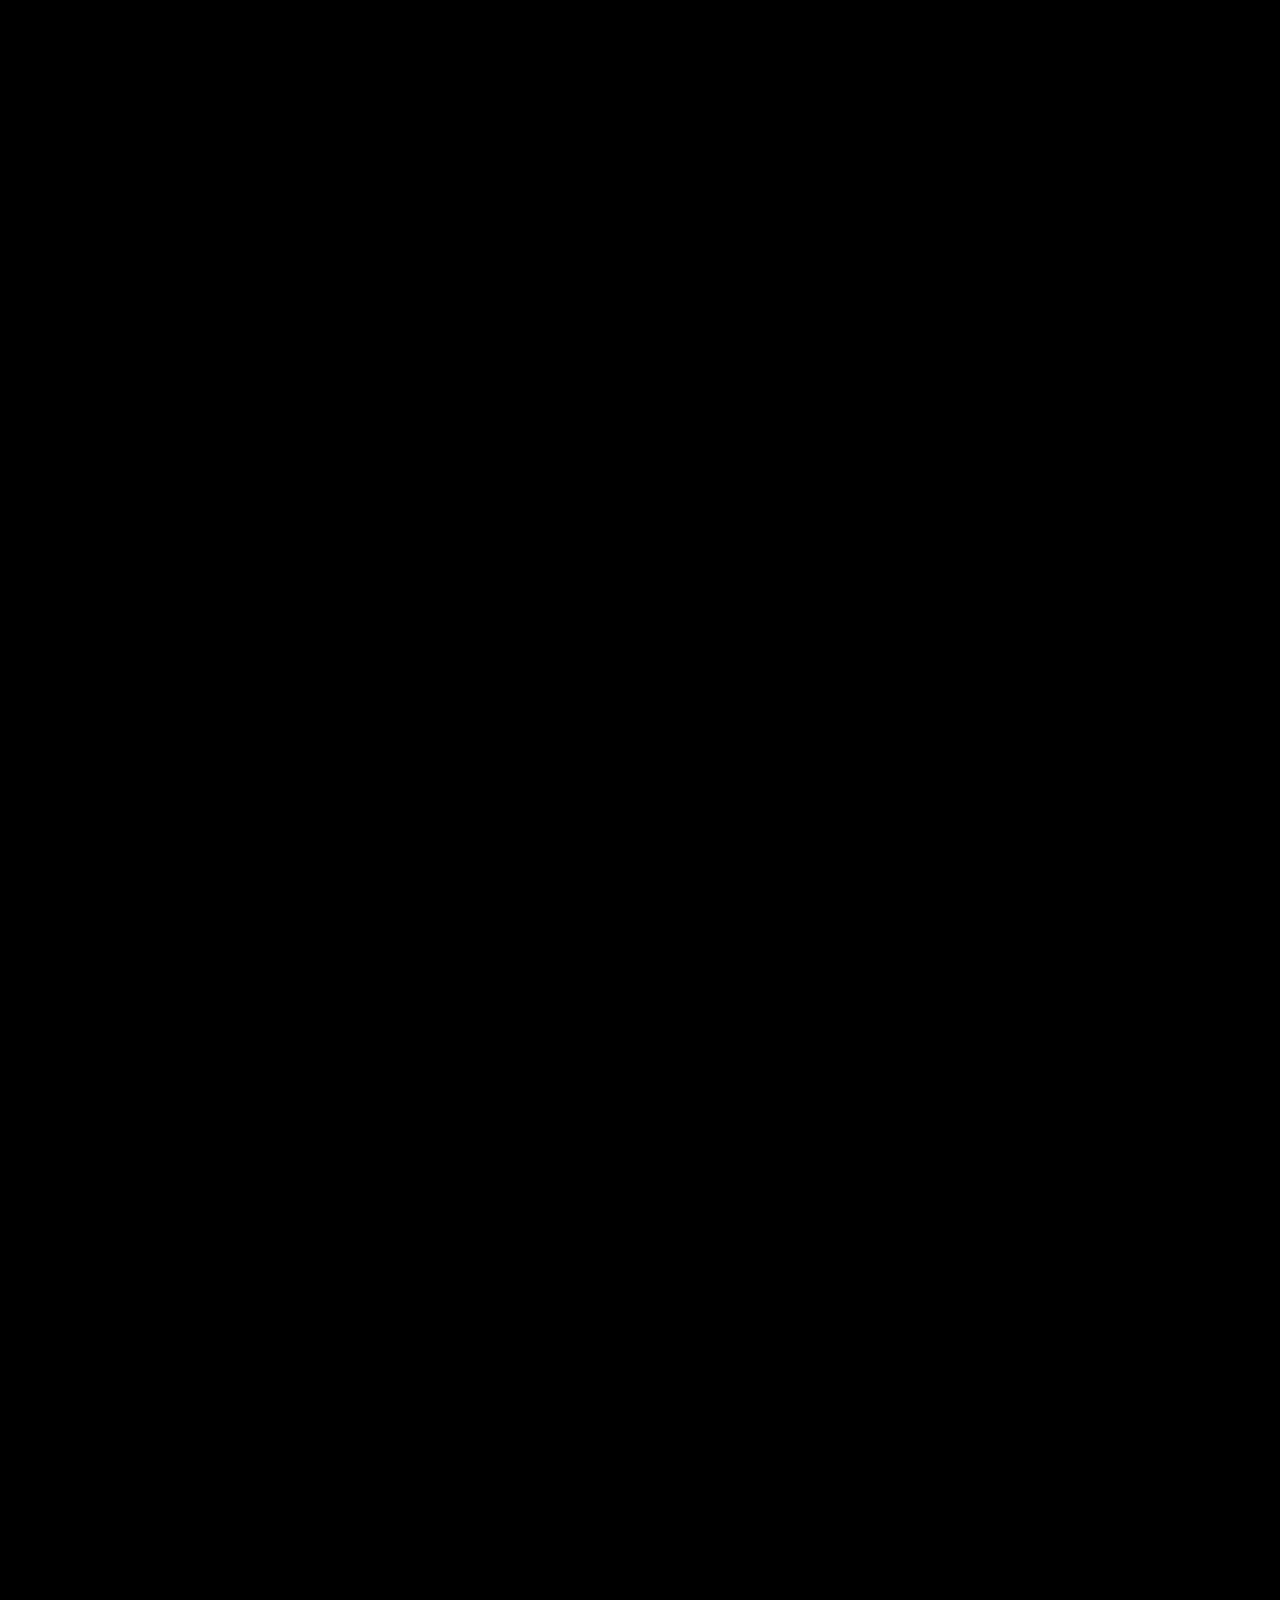
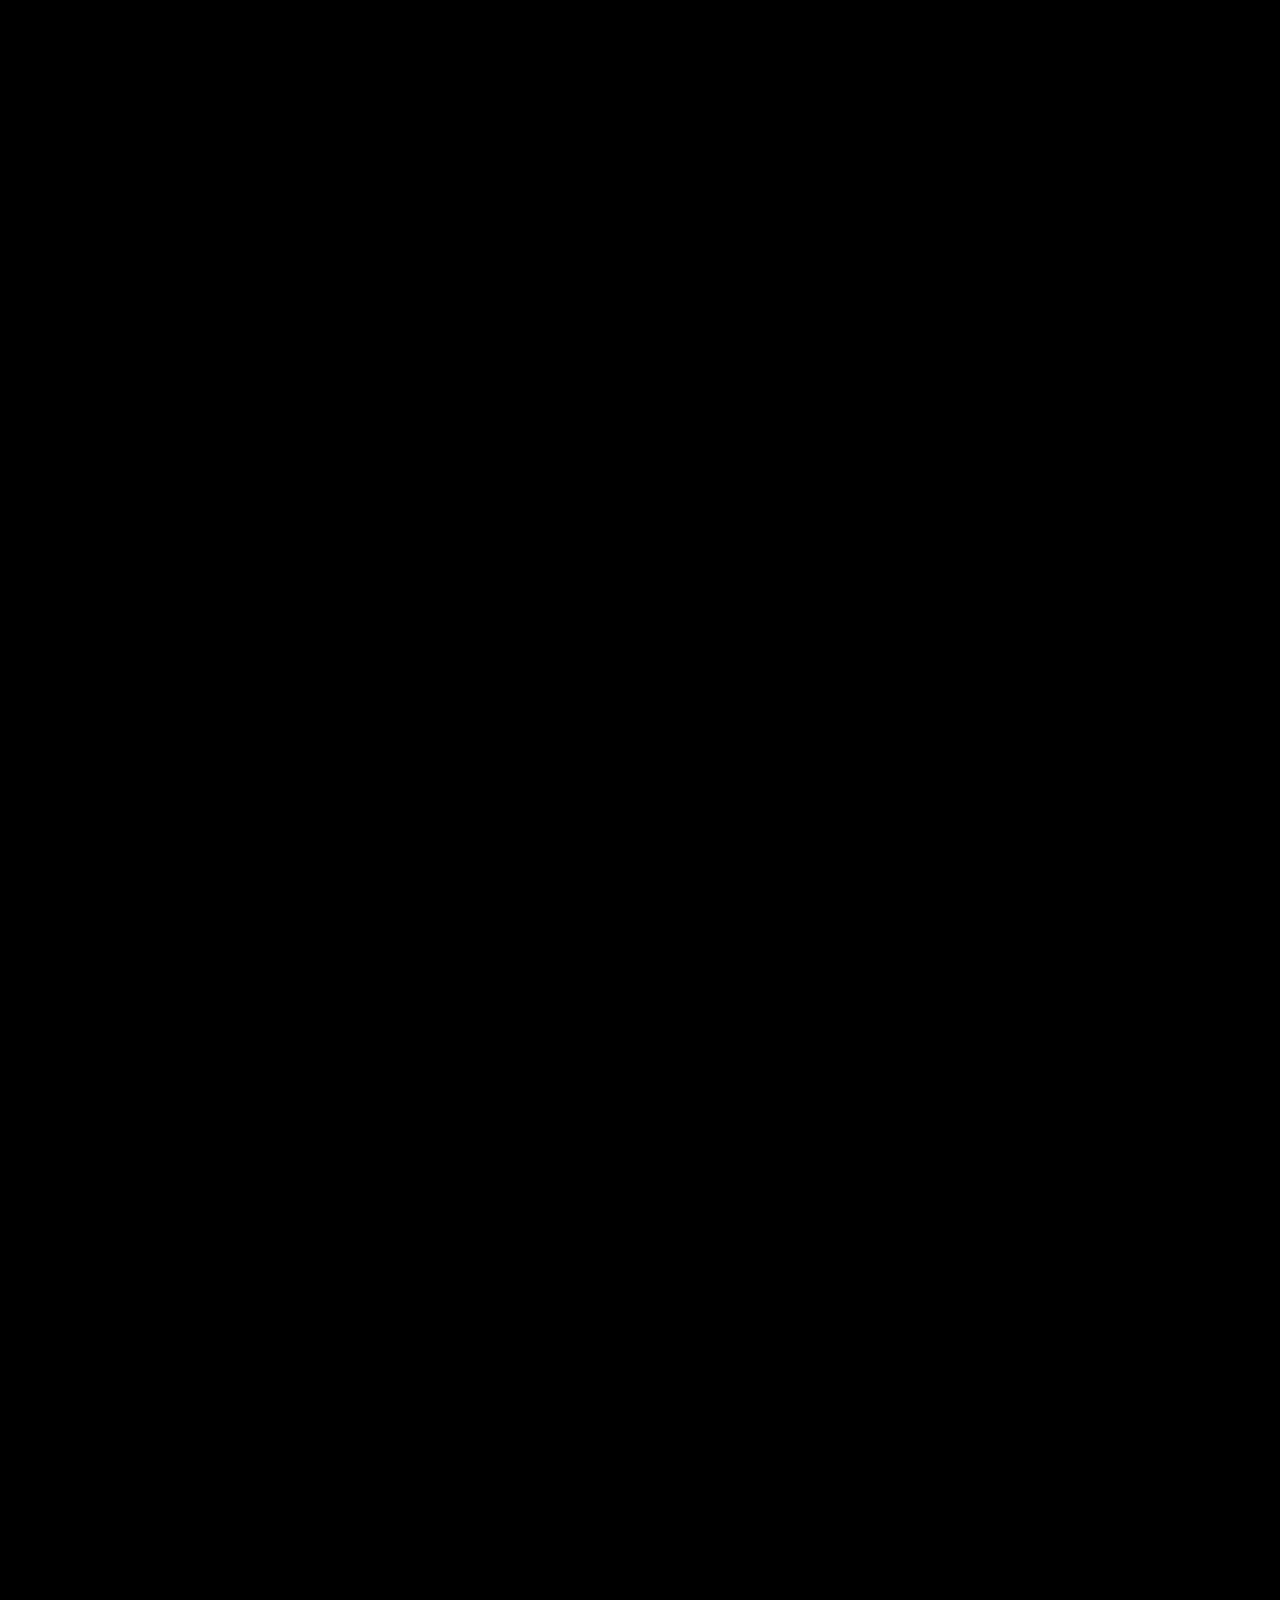
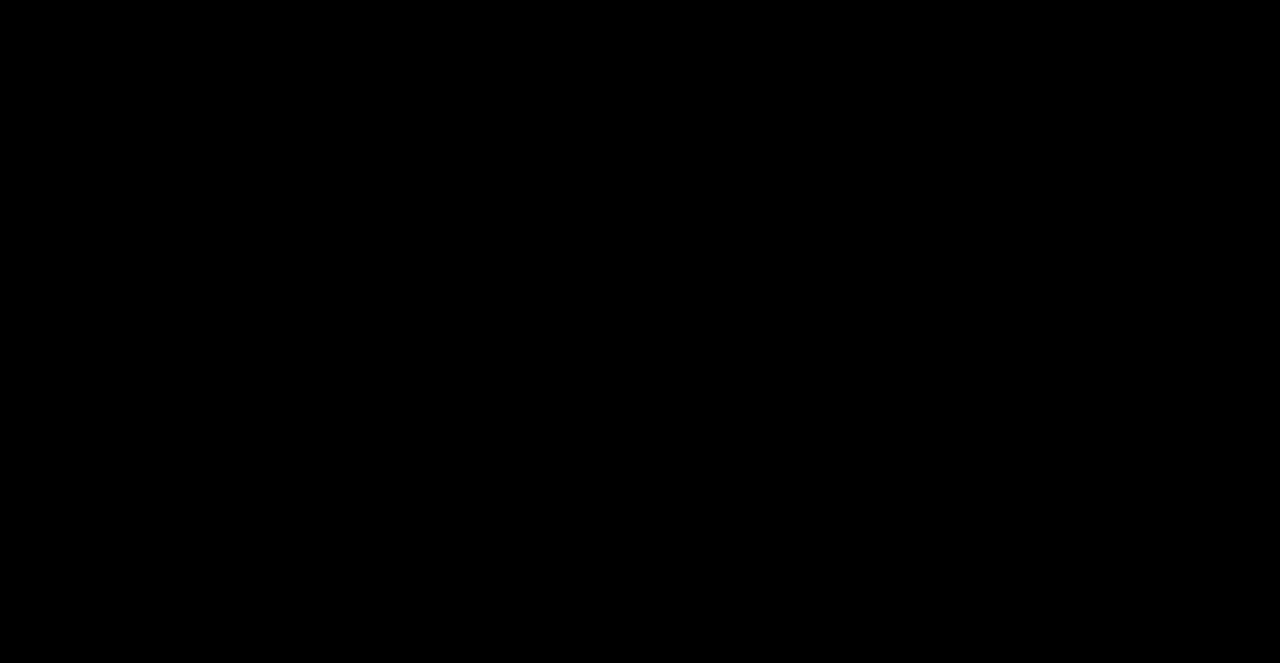
==== commit a8e451a8: "Add files via upload" ====
--- a/index.html
+++ b/index.html
@@ -1,5 +1,5 @@
 <!DOCTYPE html>
-<html lang="en">
+<html lang="en" data-rj-release="av-final-1">
 <head>
 <meta charset="utf-8">
 <meta name="viewport" content="width=device-width,initial-scale=1,viewport-fit=cover">
@@ -14,12 +14,13 @@
 <style>html{background:#0e0f11;color:#f9f6f0}html[data-rj-layout="desktop"]{background:#000}</style>
 <script>
 (function () {
-  var portrait = '(max-width: 780px)';
-  var shortTouch = '(max-width: 1024px) and (max-height: 540px) and (pointer: coarse)';
+  var root = document.documentElement;
+  var narrow = '(max-width:780px)';
+  var touchFirst = '(max-width:1440px) and (pointer:coarse)';
   var request = new URLSearchParams(location.search).get('view');
-  var mobile = request === 'mobile' || (request !== 'desktop' && matchMedia(portrait + ', ' + shortTouch).matches);
+  var mobile = request === 'mobile' || (request !== 'desktop' && matchMedia(narrow + ', ' + touchFirst).matches);
   // Keep the same interface through phone rotation and Safari toolbar resizing.
-  document.documentElement.dataset.rjLayout = mobile ? 'mobile' : 'desktop';
+  root.dataset.rjLayout = mobile ? 'mobile' : 'desktop';
   document.querySelector('meta[name="theme-color"]').content = mobile ? '#0e0f11' : '#000000';
   if (!mobile) {
     [['fonts/Montserrat-var.woff2','font'],['fonts/Playfair-var.woff2','font'],['media/frames/x0_back.webp','image']].forEach(function (v) {
@@ -28,7 +29,10 @@
       document.head.appendChild(l);
     });
   }
-  window.rjStyles = Promise.all((mobile ? ['mobile.css?v=mobile-webm-1'] : ['style.css', 'enhance.css?v=mobile-webm-1']).map(function (url) {
+  var revision = '?v=' + root.dataset.rjRelease;
+  var styles = mobile ? ['mobile.css' + revision] : ['style.css','enhance.css' + revision];
+  styles.push('portfolio-ui.css' + revision);
+  window.rjStyles = Promise.all(styles.map(function (url) {
     return new Promise(function (finish) {
       var l = document.createElement('link'); l.rel = 'stylesheet'; l.href = url;
       l.onload = finish; l.onerror = function () { console.error('Stylesheet unavailable:',url); finish(); }; document.head.appendChild(l);
@@ -160,6 +164,7 @@
   <div class="whead">
     <div class="eyebrow">02 — What I do</div>
     <h2 id="wTitle"></h2>
+    <p class="rg-work-hint">Choose a pillar to enter the workshop</p>
   </div>
   <div class="cards" id="wCards"></div>
 </div></section>
@@ -204,10 +209,8 @@
   <symbol id="mi-back" viewBox="0 0 24 24"><path d="m14.5 5.5-7 6.5 7 6.5"/></symbol>
   <symbol id="mi-play" viewBox="0 0 24 24"><path d="M8 4.9a.8.8 0 0 0-1.2.7v12.8a.8.8 0 0 0 1.2.7l10.1-6.4a.8.8 0 0 0 0-1.4z" fill="currentColor" stroke="none"/></symbol>
   <symbol id="mi-close" viewBox="0 0 24 24"><path d="m6 6 12 12M18 6 6 18"/></symbol>
-  <symbol id="mi-down" viewBox="0 0 24 24"><path d="m6.5 9 5.5 6 5.5-6"/></symbol>
   <symbol id="mi-download" viewBox="0 0 24 24"><path d="M12 3v12m-4-4 4 4 4-4M5 16v4h14v-4"/></symbol>
   <symbol id="mi-mail" viewBox="0 0 24 24"><rect x="3" y="5" width="18" height="14" rx="3"/><path d="m4 7 8 6 8-6"/></symbol>
-  <symbol id="mi-expand" viewBox="0 0 24 24"><path d="M8 4H4v4m12-4h4v4M4 16v4h4m12-4v4h-4"/></symbol>
 </svg>
 <a class="m-skip" href="#m-main">Skip to content</a>
 <header class="m-header">
@@ -231,31 +234,22 @@
         <button class="m-btn m-secondary" type="button" data-m-intro aria-haspopup="dialog" aria-controls="m-film"><svg aria-hidden="true"><use href="#mi-play"/></svg> Watch Intro</button>
       </div>
     </div>
-    <button class="m-cover" type="button" data-m-intro aria-label="Watch the ArtViSiON Intro, The Working Line, 2 minutes 17 seconds" aria-haspopup="dialog" aria-controls="m-film">
+    <button class="m-cover" type="button" data-m-intro aria-label="Watch the ArtViSiON Intro" data-intro-cover aria-haspopup="dialog" aria-controls="m-film">
       <img src="media/artvision-mobile/working-line-cover.webp" width="1120" height="674" alt="" fetchpriority="high" decoding="async">
-      <span class="m-cover-copy"><span class="m-cover-label"><i></i> STUDIO FILM</span><strong>The<br>Working Line</strong><span class="m-cover-time"><i><svg aria-hidden="true"><use href="#mi-play"/></svg></i> 02:17</span></span>
+      <span class="m-cover-copy"><span class="m-cover-label"><i></i> STUDIO FILM</span><strong>The<br>Working Line</strong><span class="m-cover-time"><i><svg aria-hidden="true"><use href="#mi-play"/></svg></i> <span data-intro-duration></span></span></span>
     </button>
     <div class="m-section-head m-home-work-head"><div><p class="m-kicker">01 <span class="m-slash">/</span> Portfolio</p><h2>Selected work</h2></div><a class="m-text-link" href="#work">View all <svg aria-hidden="true"><use href="#mi-right"/></svg></a></div>
     <div id="m-featured"></div>
     <div class="m-home-foot"><p>A brand should work on a sheet, on a wall and on site.</p><a class="m-text-link" href="#about">About the practice <svg aria-hidden="true"><use href="#mi-right"/></svg></a></div>
   </section>
   <section data-m-page="work" aria-labelledby="m-work-title" hidden>
-    <div class="m-page-lead"><p class="m-kicker"><span class="m-signal"></span> 01 <span class="m-slash">/</span> Portfolio</p><h1 id="m-work-title" class="m-display m-sub-display" tabindex="-1">Selected work<span class="m-red">.</span></h1><p>Five disciplines, from concept to installation. Open a case to see the process, not just the result.</p></div>
+    <div class="m-page-lead"><p class="m-kicker"><span class="m-signal"></span> 02 <span class="m-slash">/</span> What I do</p><h1 id="m-work-title" class="m-display m-sub-display" tabindex="-1">Five service pillars<span class="m-red">.</span></h1><p>Choose a discipline to enter the workshop and see how the work goes from first measurements to final installation.</p></div>
     <div class="m-section-rule"><span>THE CASE STUDIES</span><span>01–05</span></div>
     <div id="m-work-cards" class="m-cards"></div>
   </section>
   <section data-m-page="case" aria-labelledby="m-case-title" hidden>
-    <div id="m-case-intro"></div>
-    <section class="m-case-boards" aria-labelledby="m-board-title">
-      <div class="m-board-head"><div><p class="m-kicker">Project process</p><h2 id="m-board-title" tabindex="-1">Process boards</h2></div><span class="m-board-index" id="m-board-index" role="status" aria-atomic="true"></span></div>
-      <label class="m-board-picker" for="m-board-select"><span class="m-visually-hidden">Jump to a process board</span><select id="m-board-select"></select><svg aria-hidden="true"><use href="#mi-down"/></svg></label>
-      <div id="m-board-content"></div>
-      <div class="m-board-nav" aria-label="Board navigation">
-        <button type="button" id="m-board-prev" class="m-btn m-secondary"><svg aria-hidden="true"><use href="#mi-back"/></svg> Previous</button>
-        <button type="button" id="m-board-next" class="m-btn m-primary">Next board <svg aria-hidden="true"><use href="#mi-right"/></svg></button>
-      </div>
-    </section>
-    <nav class="m-case-links" aria-label="Other work"><a class="m-btn m-secondary" href="#work" data-case-back>All work</a><a class="m-btn m-secondary" id="m-next-case" href="#work">Next case <svg aria-hidden="true"><use href="#mi-right"/></svg></a></nav>
+    <div id="m-workshop-gallery" class="rg-mobile"></div>
+    <nav class="m-case-links" aria-label="Return to work"><a class="m-btn m-secondary" href="#work" data-case-back>All five services</a></nav>
   </section>
   <section data-m-page="about" aria-labelledby="m-about-title" hidden>
     <div class="m-page-lead"><p class="m-kicker"><span class="m-signal"></span> 02 <span class="m-slash">/</span> The practice</p><h1 id="m-about-title" class="m-display m-about-title" tabindex="-1">About Ranjan<span class="m-red">.</span></h1><p id="m-about-strap" class="m-quote"></p><p id="m-about-bio"></p></div>
@@ -283,13 +277,14 @@
 </nav>
 <dialog id="m-film" class="m-film" aria-modal="true" aria-labelledby="m-film-title" aria-describedby="m-film-note">
   <div class="m-film-handle" aria-hidden="true"></div>
-  <div class="m-film-header"><div><p class="m-kicker"><span class="m-signal"></span> Studio film <span class="m-slash">/</span> 02:17</p><h2 id="m-film-title">ArtViSiON Introduction</h2></div><button type="button" class="m-circle m-film-x" aria-label="Close Intro" autofocus><svg aria-hidden="true"><use href="#mi-close"/></svg></button></div>
+  <div class="m-film-header"><div><p class="m-kicker"><span class="m-signal"></span> Studio film <span class="m-slash">/</span> <span data-intro-duration></span></p><h2 id="m-film-title">ArtViSiON Introduction</h2></div><button type="button" class="m-circle m-film-x" aria-label="Close Intro" autofocus><svg aria-hidden="true"><use href="#mi-close"/></svg></button></div>
   <div class="m-film-body">
     <div class="m-film-player"><video id="m-film-video" playsinline webkit-playsinline preload="none" tabindex="0" width="640" height="360" aria-label="ArtViSiON Introduction, Hindi edition">Your browser does not support embedded video.</video>
       <button type="button" class="m-film-play" id="m-film-play"><svg aria-hidden="true"><use href="#mi-play"/></svg><span>Play video</span></button>
     </div>
     <div class="m-film-options"><p class="m-film-edition" id="m-film-edition">Bharat edition</p>
-      <div class="m-film-language" role="group" aria-label="Film language"><button type="button" data-intro-lang="hi" aria-pressed="true">Hindi</button><button type="button" data-intro-lang="bn" aria-pressed="false">Bengali</button><button type="button" data-intro-lang="en" aria-pressed="false">English</button></div>
+      <div class="m-film-language" role="group" aria-label="Film language" data-intro-language-slot></div>
+      <div class="av-film-chapters" role="group" aria-label="Jump to a technical chapter" data-intro-chapter-slot></div>
       <p class="m-film-note" id="m-film-note">Language changes the picture and the narration.</p>
       <p id="m-film-status" class="m-film-status" role="status" hidden></p>
       <a class="m-btn m-secondary m-film-explore" href="#work" id="m-film-explore">Explore work <svg aria-hidden="true"><use href="#mi-right"/></svg></a>
@@ -301,8 +296,10 @@
 
 <noscript><main style="margin:8vh auto;max-width:42rem;padding:2rem;font:16px/1.6 system-ui"><h1>Ranjan Sarkar</h1><p>ArtViSiON Production Design · Indore</p><p>Enable JavaScript to browse the films and case studies, or <a style="color:inherit" href="mailto:rjsarkar@icloud.com">get in touch by email</a>.</p><p><a style="color:inherit" href="media/resume.pdf">Download résumé</a></p></main></noscript>
 <script defer src="config.js"></script>
-<script defer src="intro-player.js?v=mobile-webm-1"></script>
-<script defer src="portfolio-cases.js?v=mobile-webm-1"></script>
-<script defer src="portfolio-boot.js?v=mobile-webm-1"></script>
+<script defer src="intro-player.js?v=av-final-1"></script>
+<script defer src="portfolio-cases.js?v=av-final-1"></script>
+<script defer src="workshop-gallery.js?v=av-final-1"></script>
+<script defer src="workshop-entry.js?v=av-final-1"></script>
+<script defer src="portfolio-boot.js?v=av-final-1"></script>
 </body>
 </html>
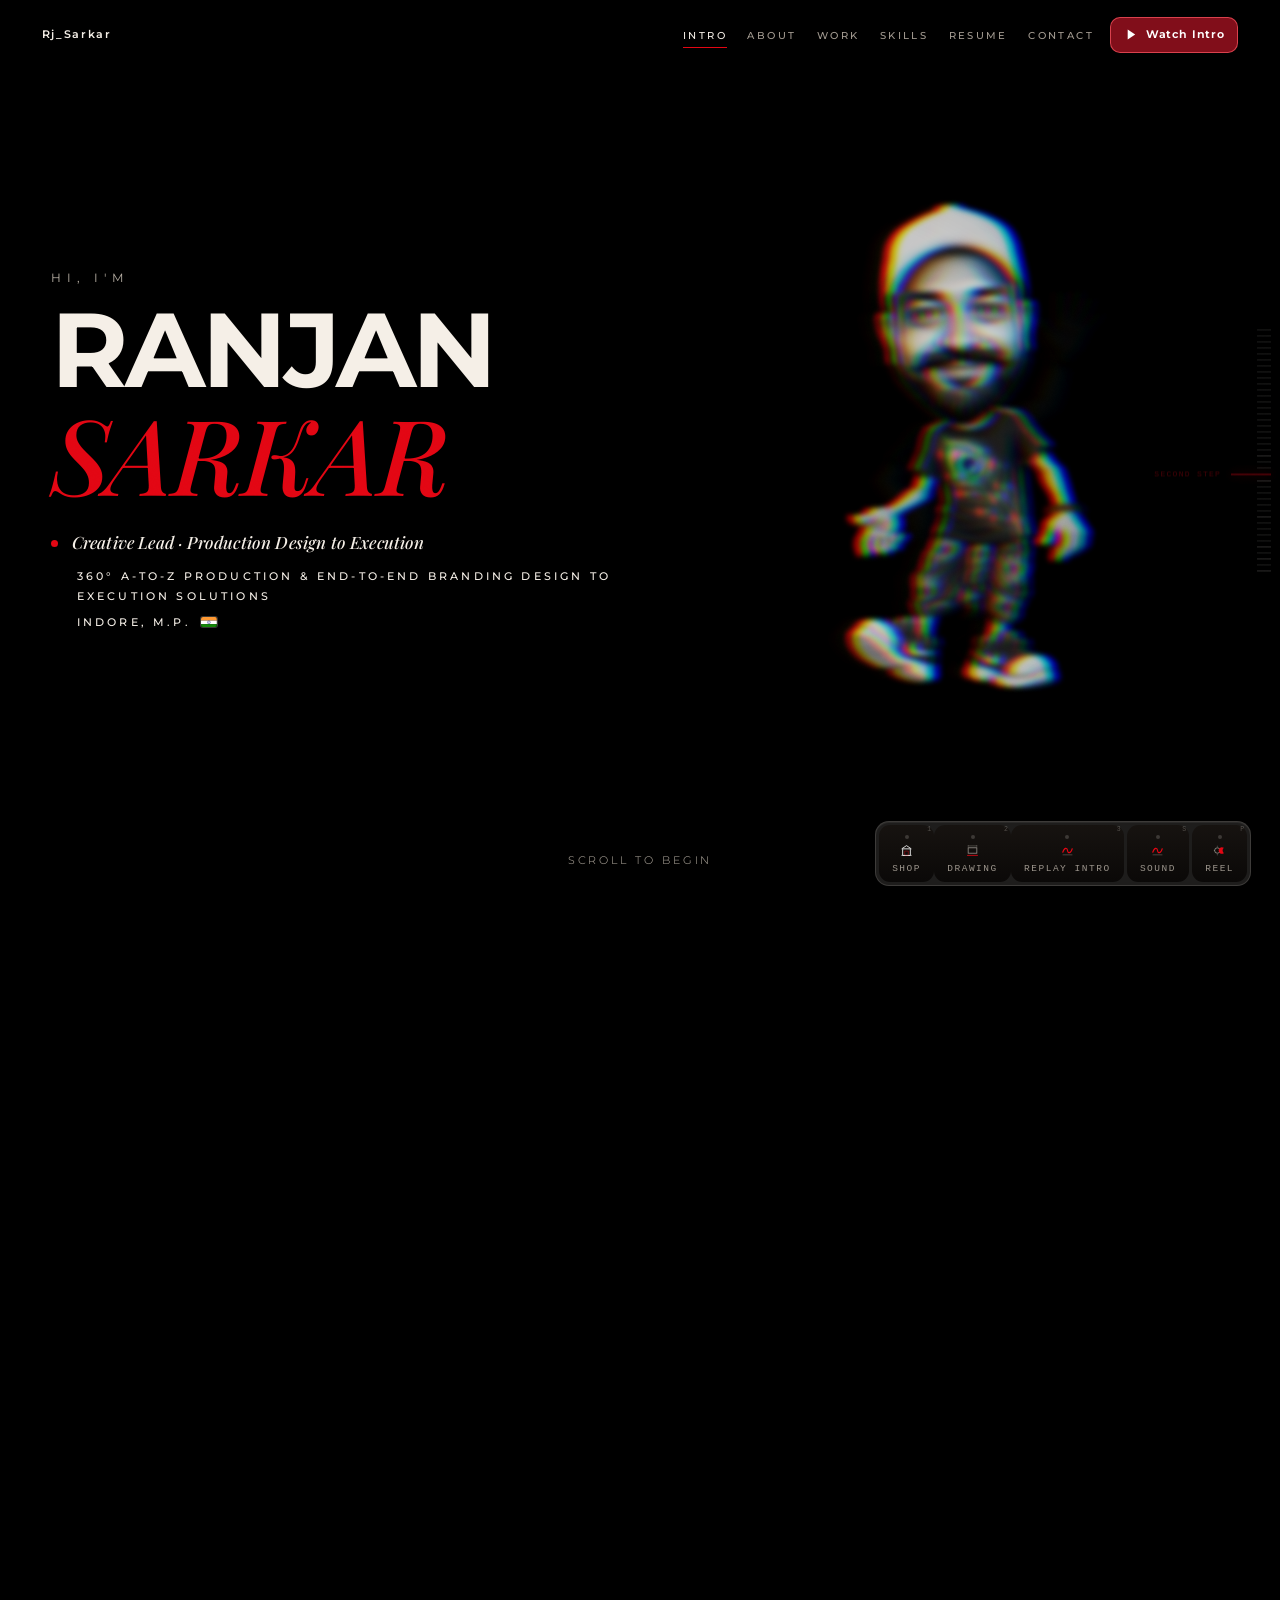
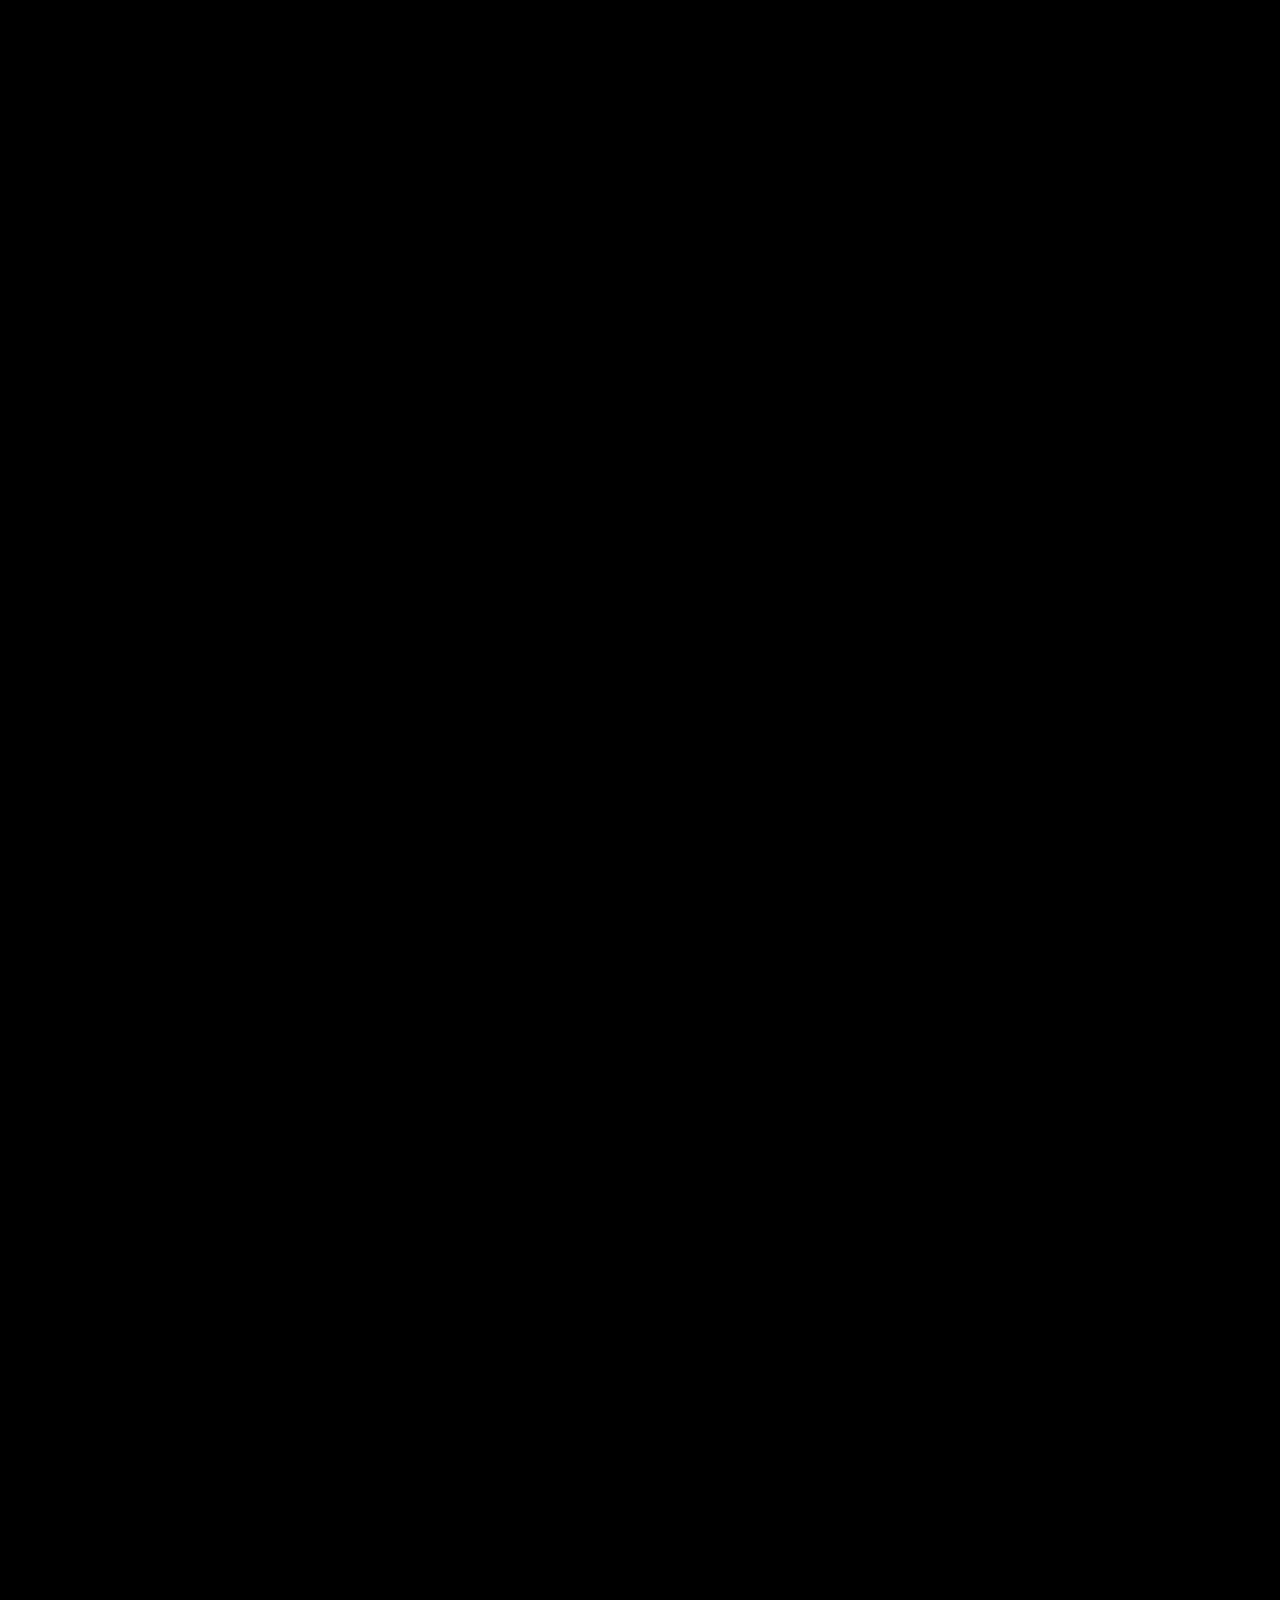
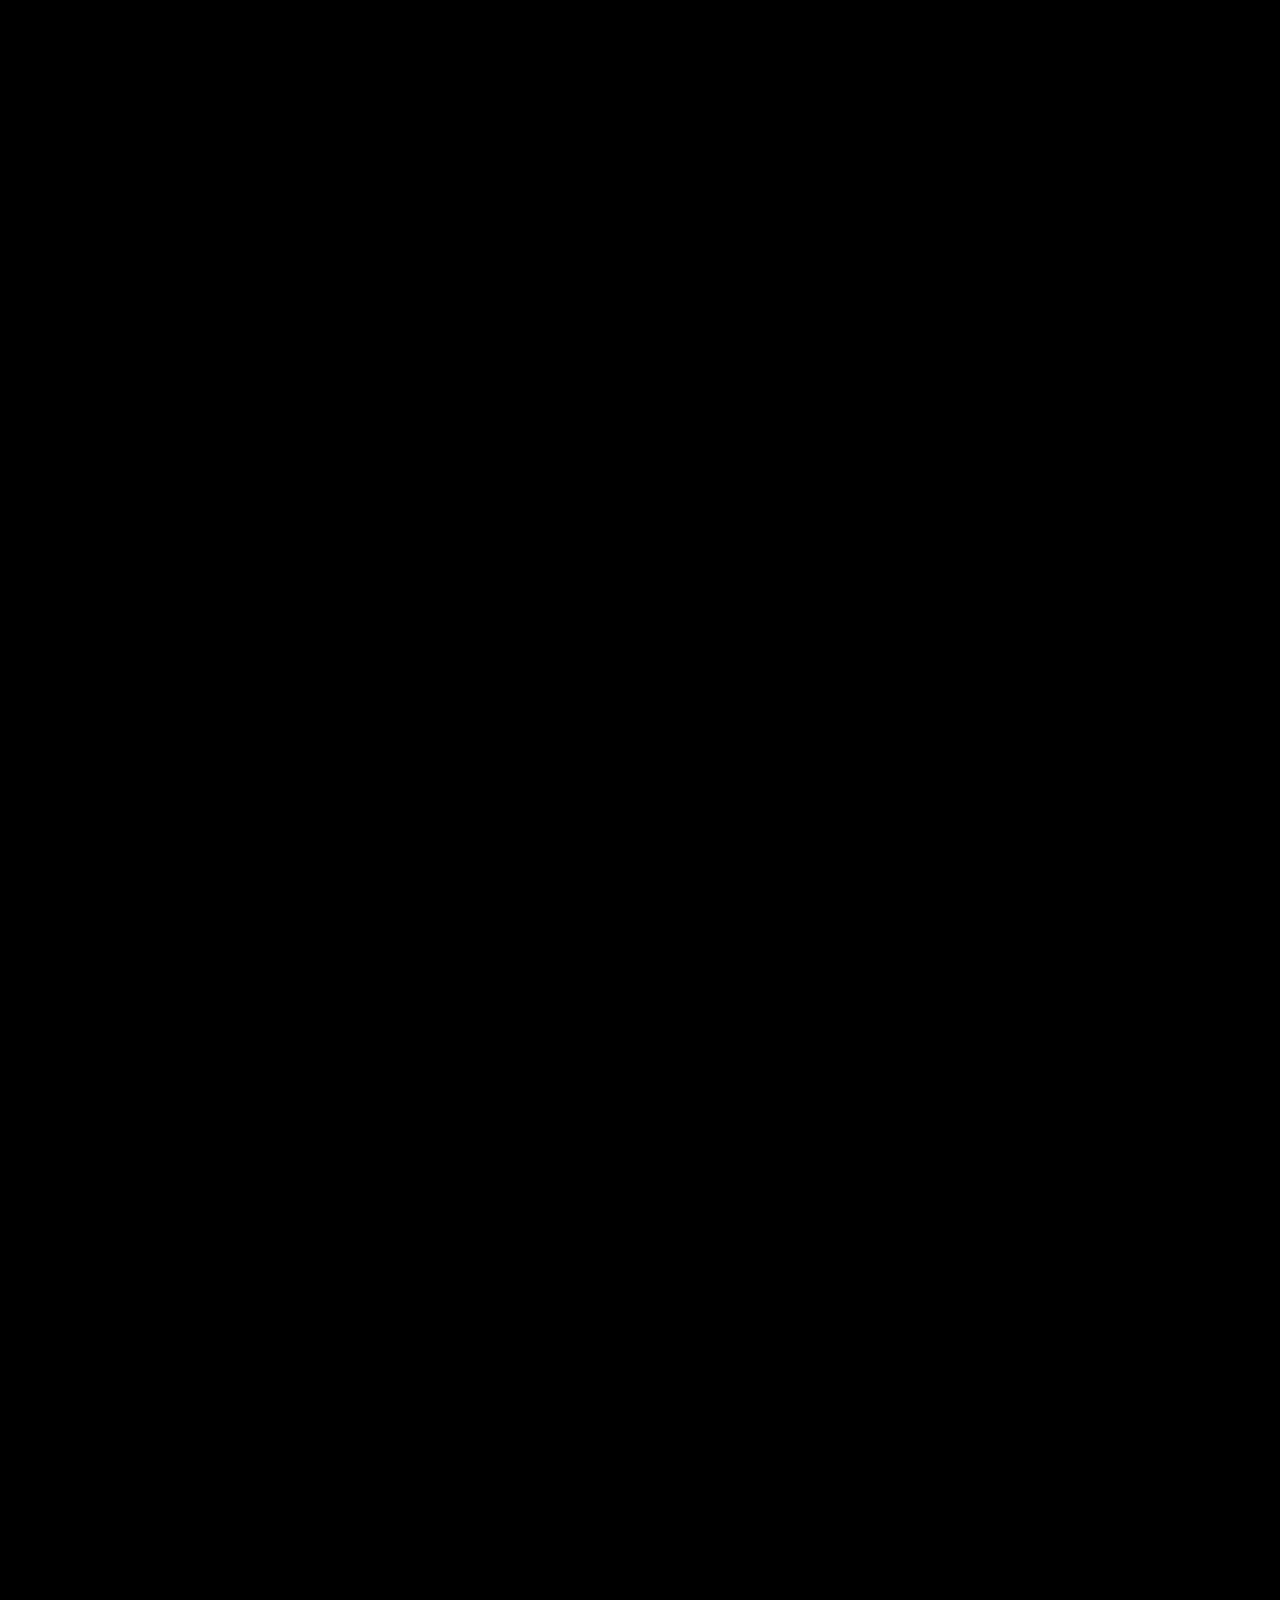
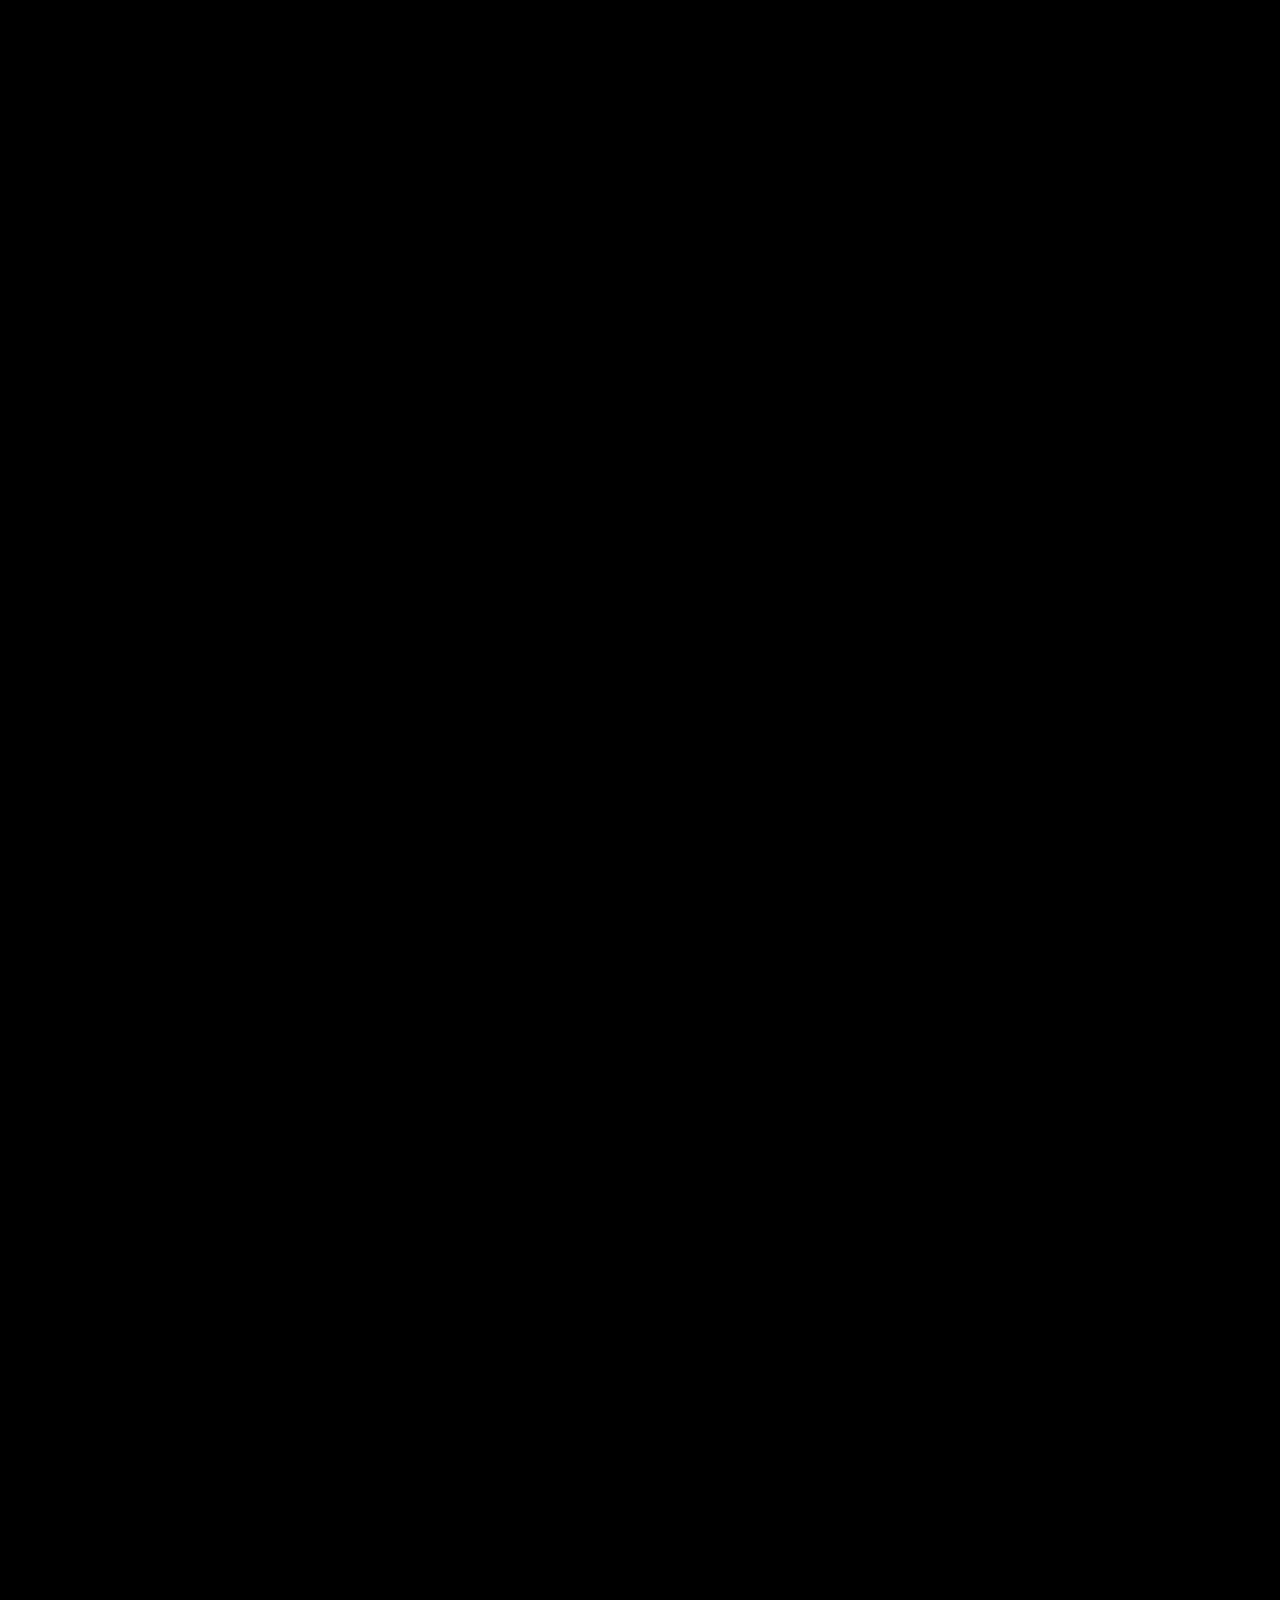
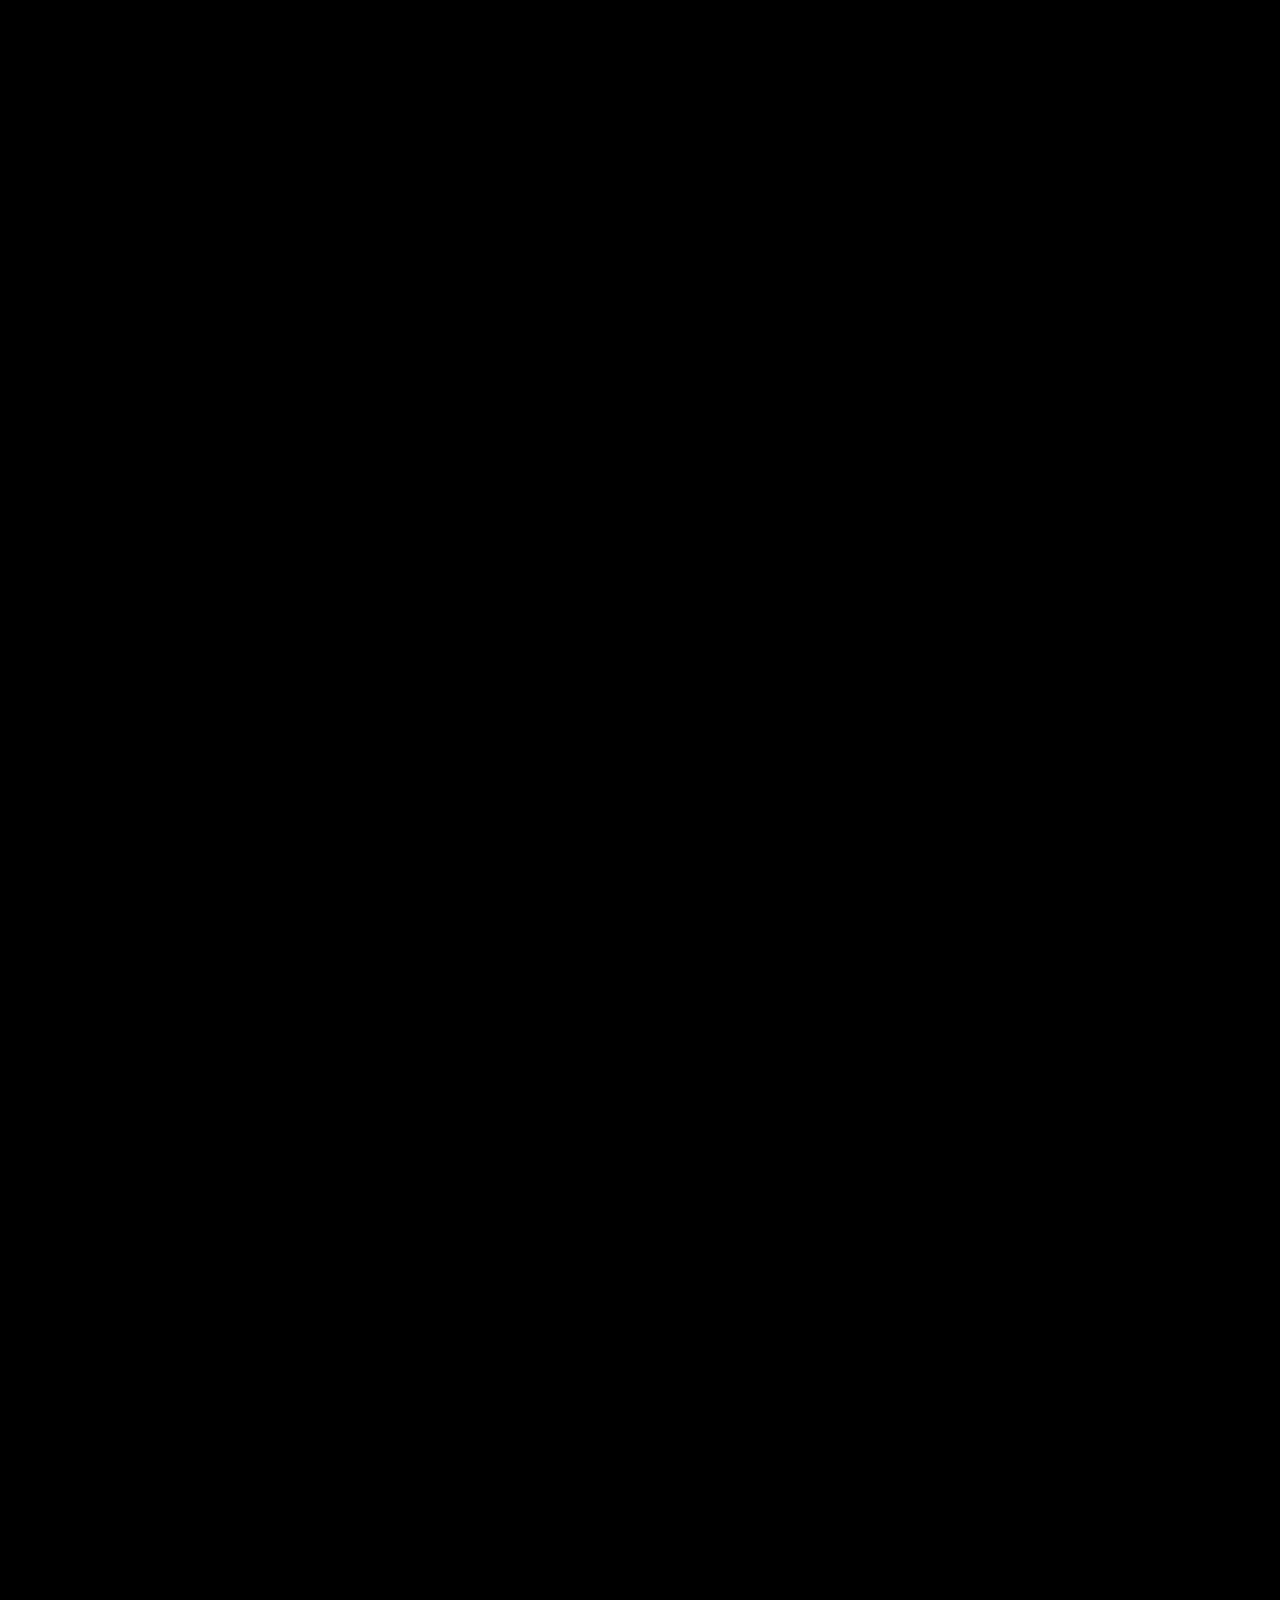
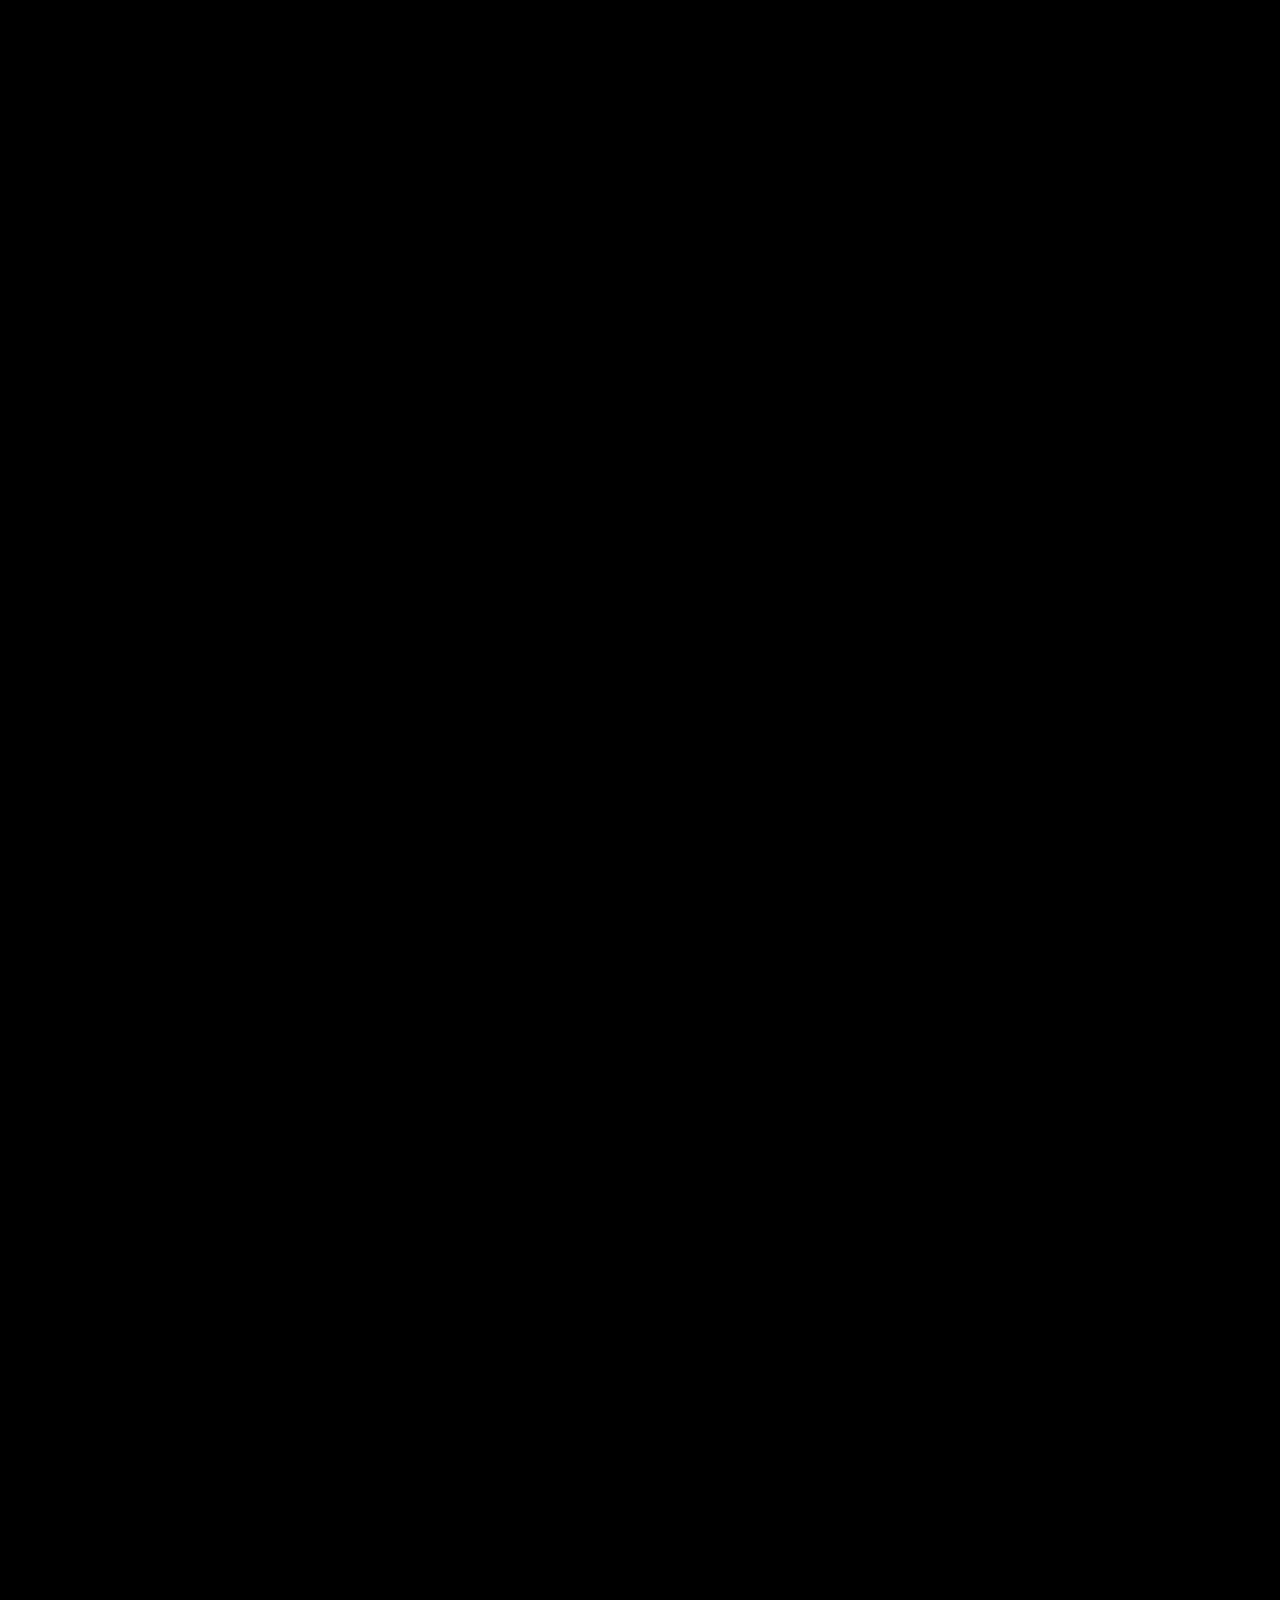
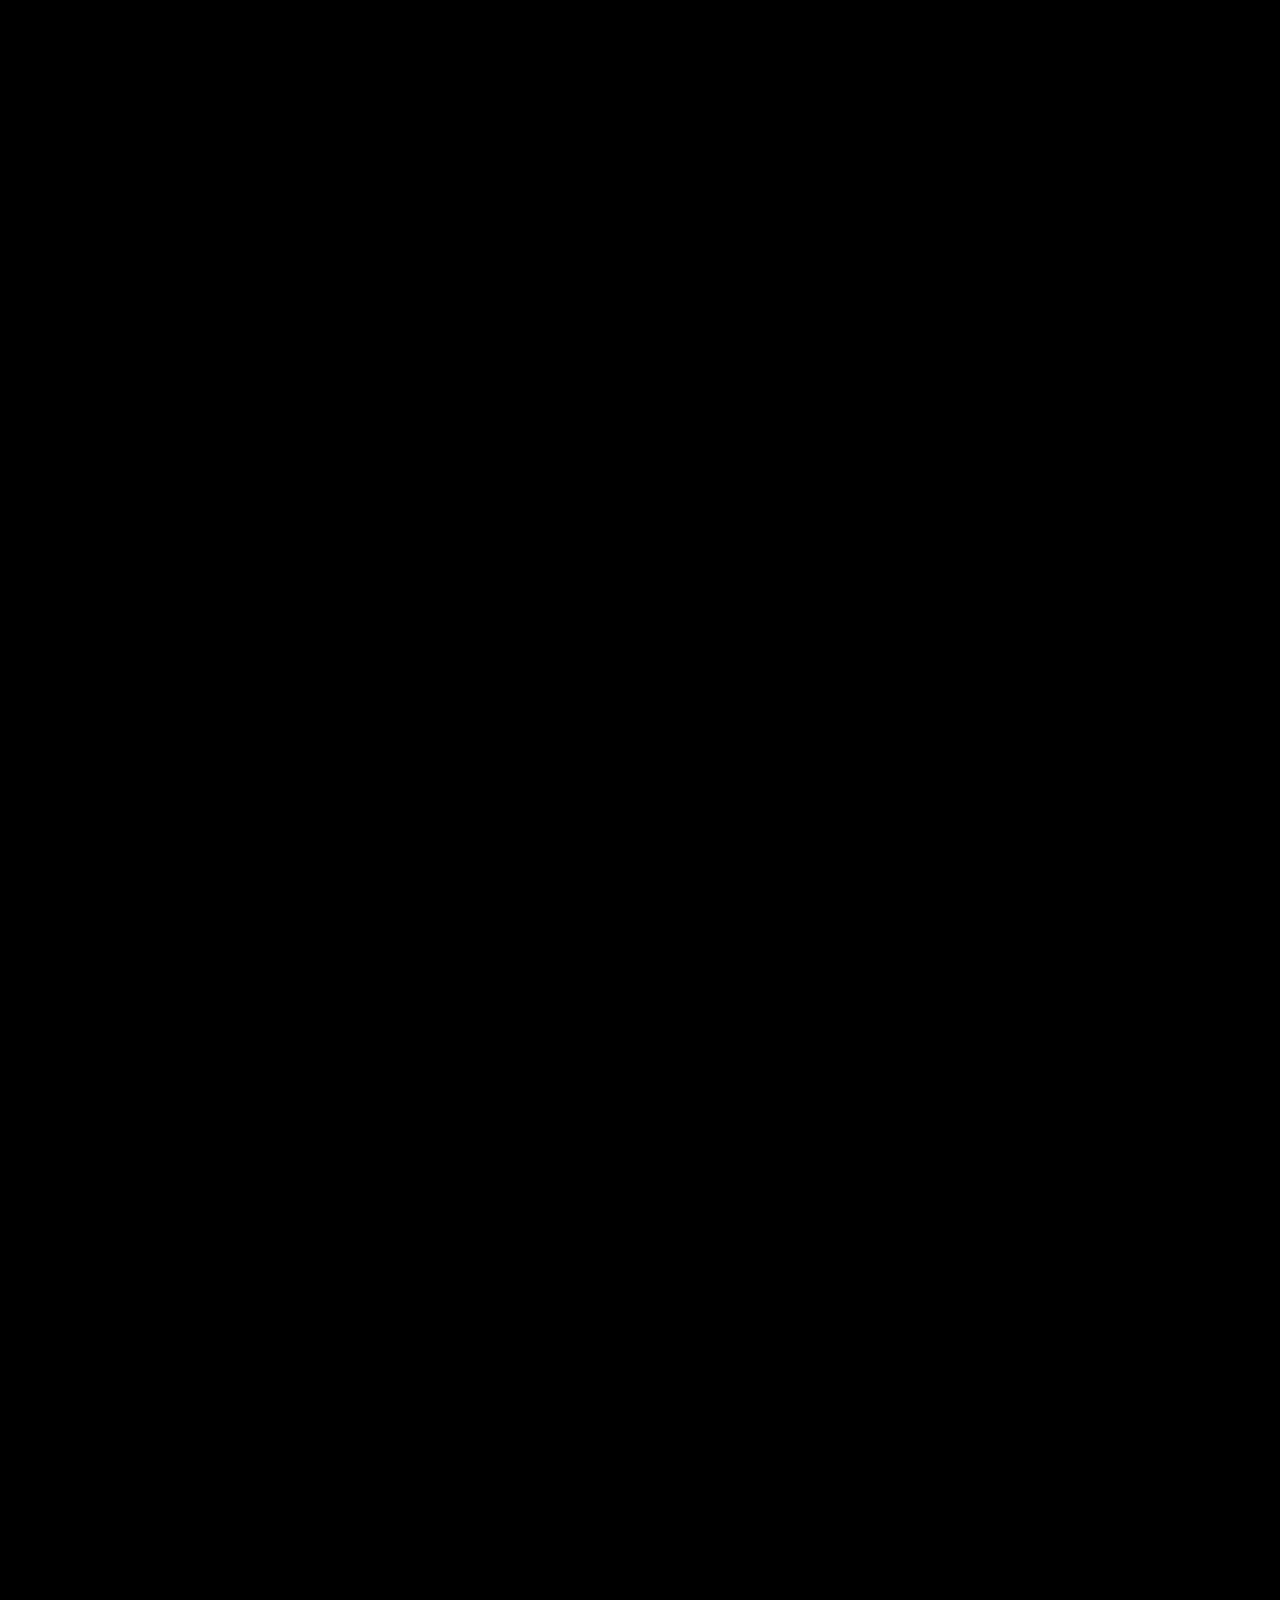
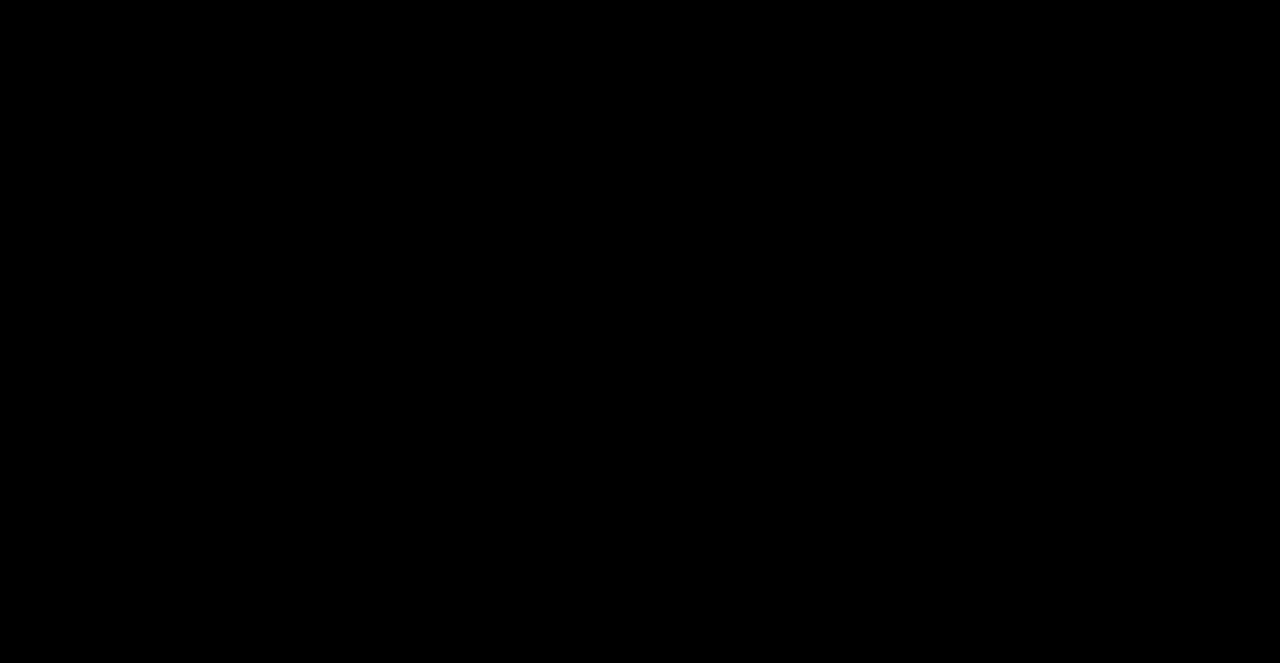
==== commit 19d7033b: "Add files via upload" ====
--- a/index.html
+++ b/index.html
@@ -1,5 +1,5 @@
 <!DOCTYPE html>
-<html lang="en" data-rj-release="av-final-1">
+<html lang="en" data-rj-release="av-final-2">
 <head>
 <meta charset="utf-8">
 <meta name="viewport" content="width=device-width,initial-scale=1,viewport-fit=cover">
@@ -296,10 +296,10 @@
 
 <noscript><main style="margin:8vh auto;max-width:42rem;padding:2rem;font:16px/1.6 system-ui"><h1>Ranjan Sarkar</h1><p>ArtViSiON Production Design · Indore</p><p>Enable JavaScript to browse the films and case studies, or <a style="color:inherit" href="mailto:rjsarkar@icloud.com">get in touch by email</a>.</p><p><a style="color:inherit" href="media/resume.pdf">Download résumé</a></p></main></noscript>
 <script defer src="config.js"></script>
-<script defer src="intro-player.js?v=av-final-1"></script>
-<script defer src="portfolio-cases.js?v=av-final-1"></script>
-<script defer src="workshop-gallery.js?v=av-final-1"></script>
-<script defer src="workshop-entry.js?v=av-final-1"></script>
-<script defer src="portfolio-boot.js?v=av-final-1"></script>
+<script defer src="intro-player.js?v=av-final-2"></script>
+<script defer src="portfolio-cases.js?v=av-final-2"></script>
+<script defer src="workshop-gallery.js?v=av-final-2"></script>
+<script defer src="workshop-entry.js?v=av-final-2"></script>
+<script defer src="portfolio-boot.js?v=av-final-2"></script>
 </body>
 </html>
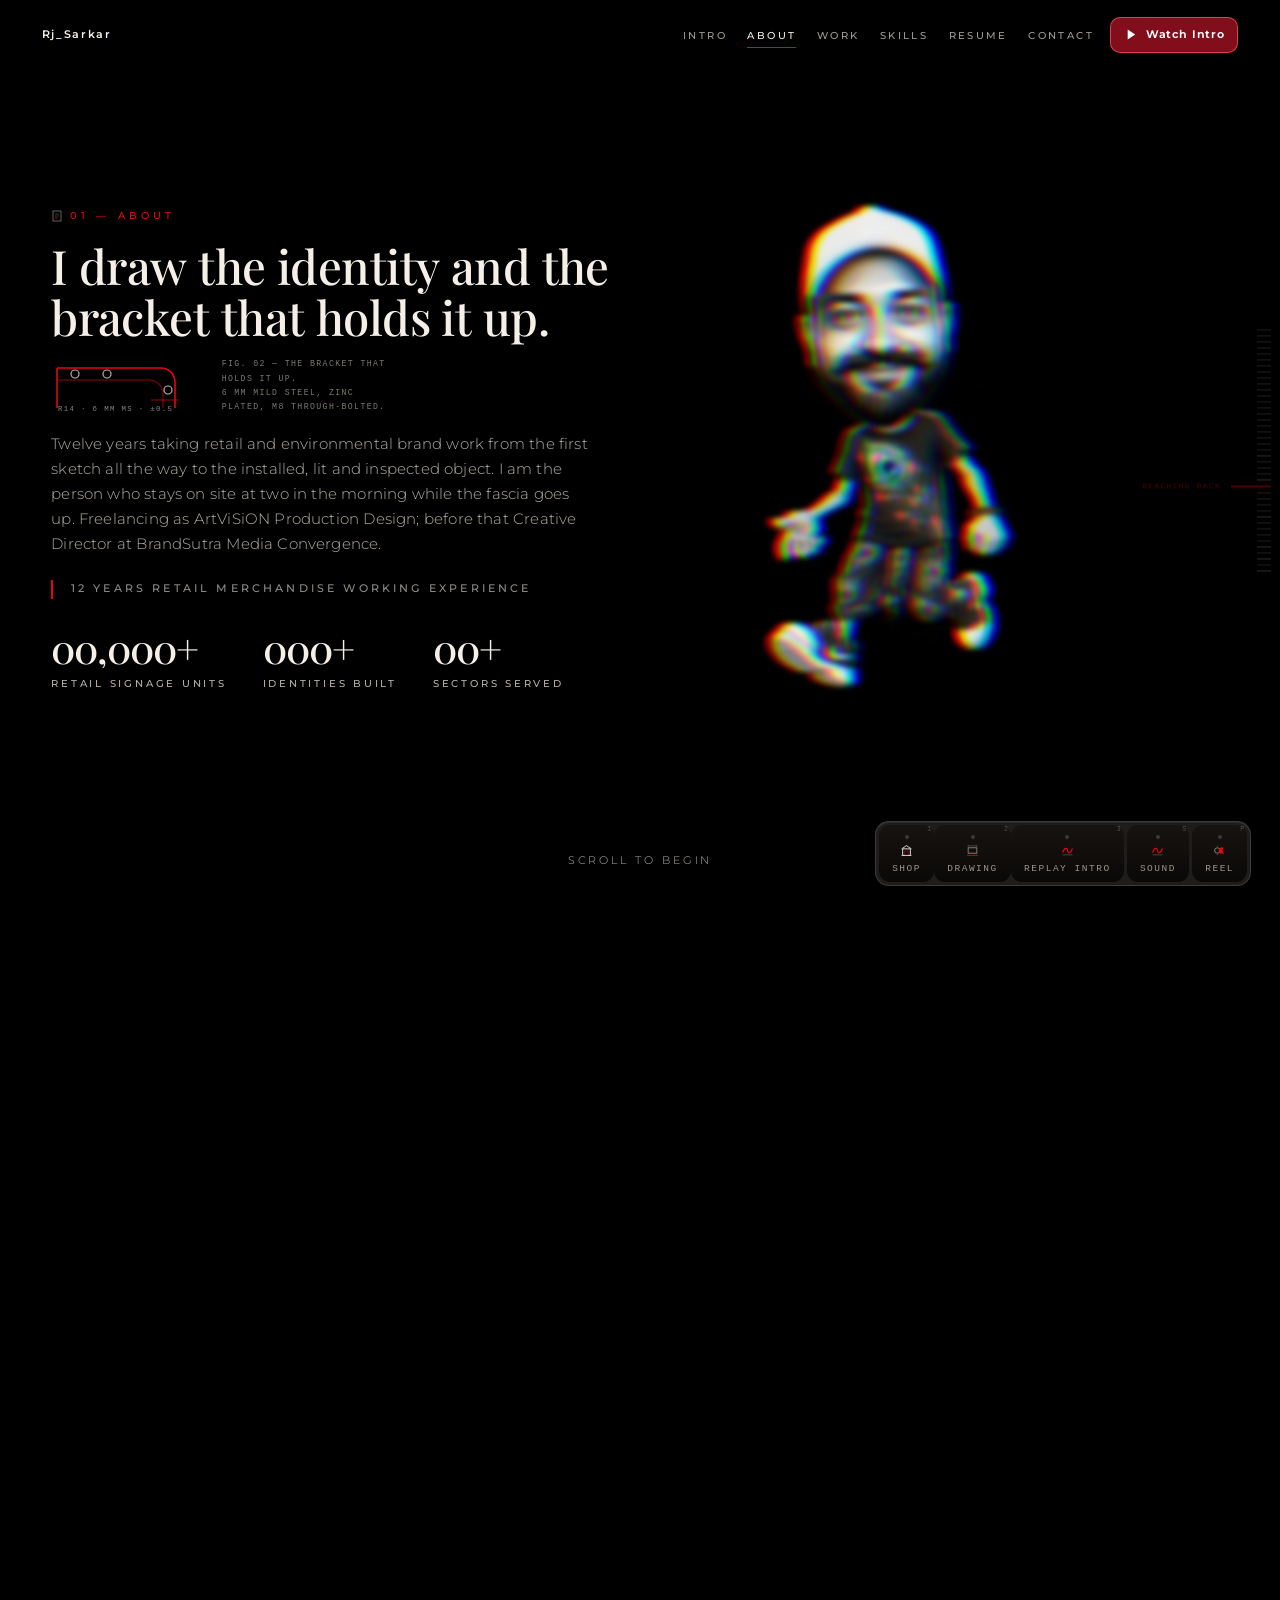
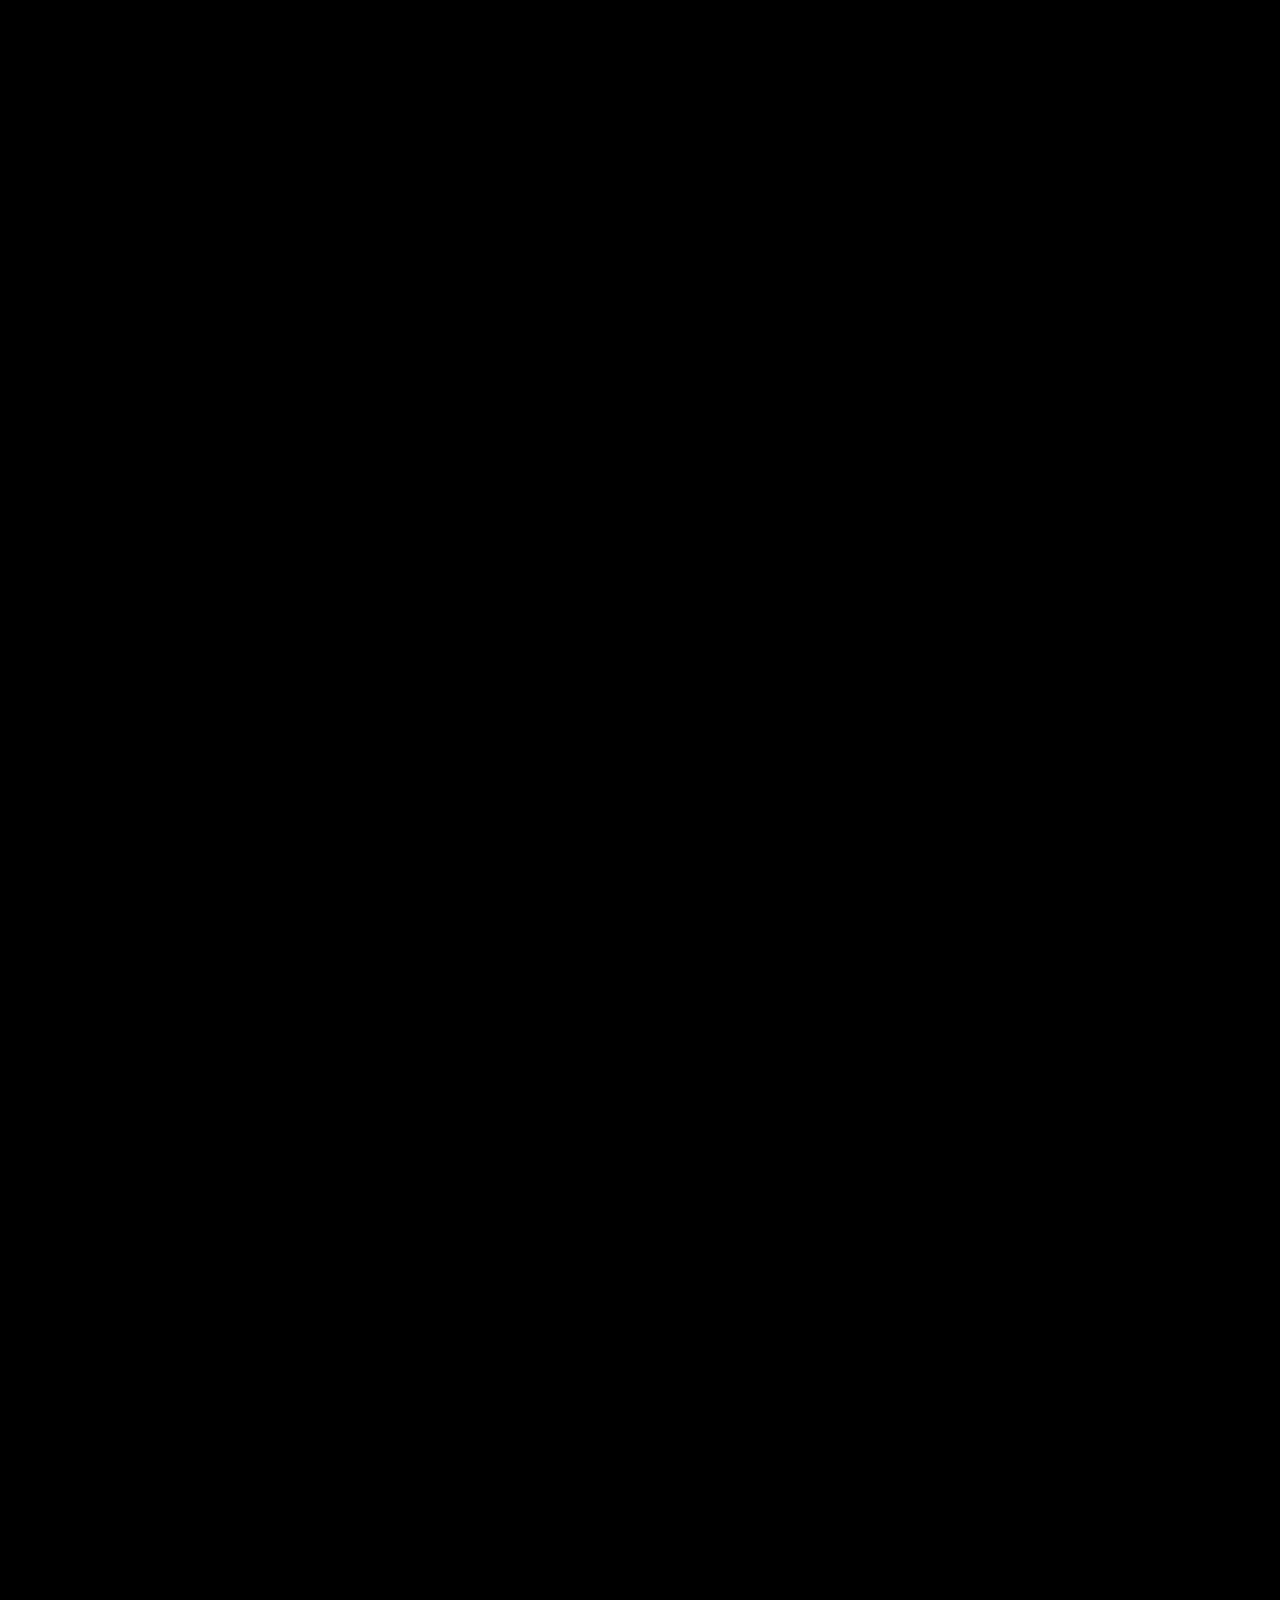
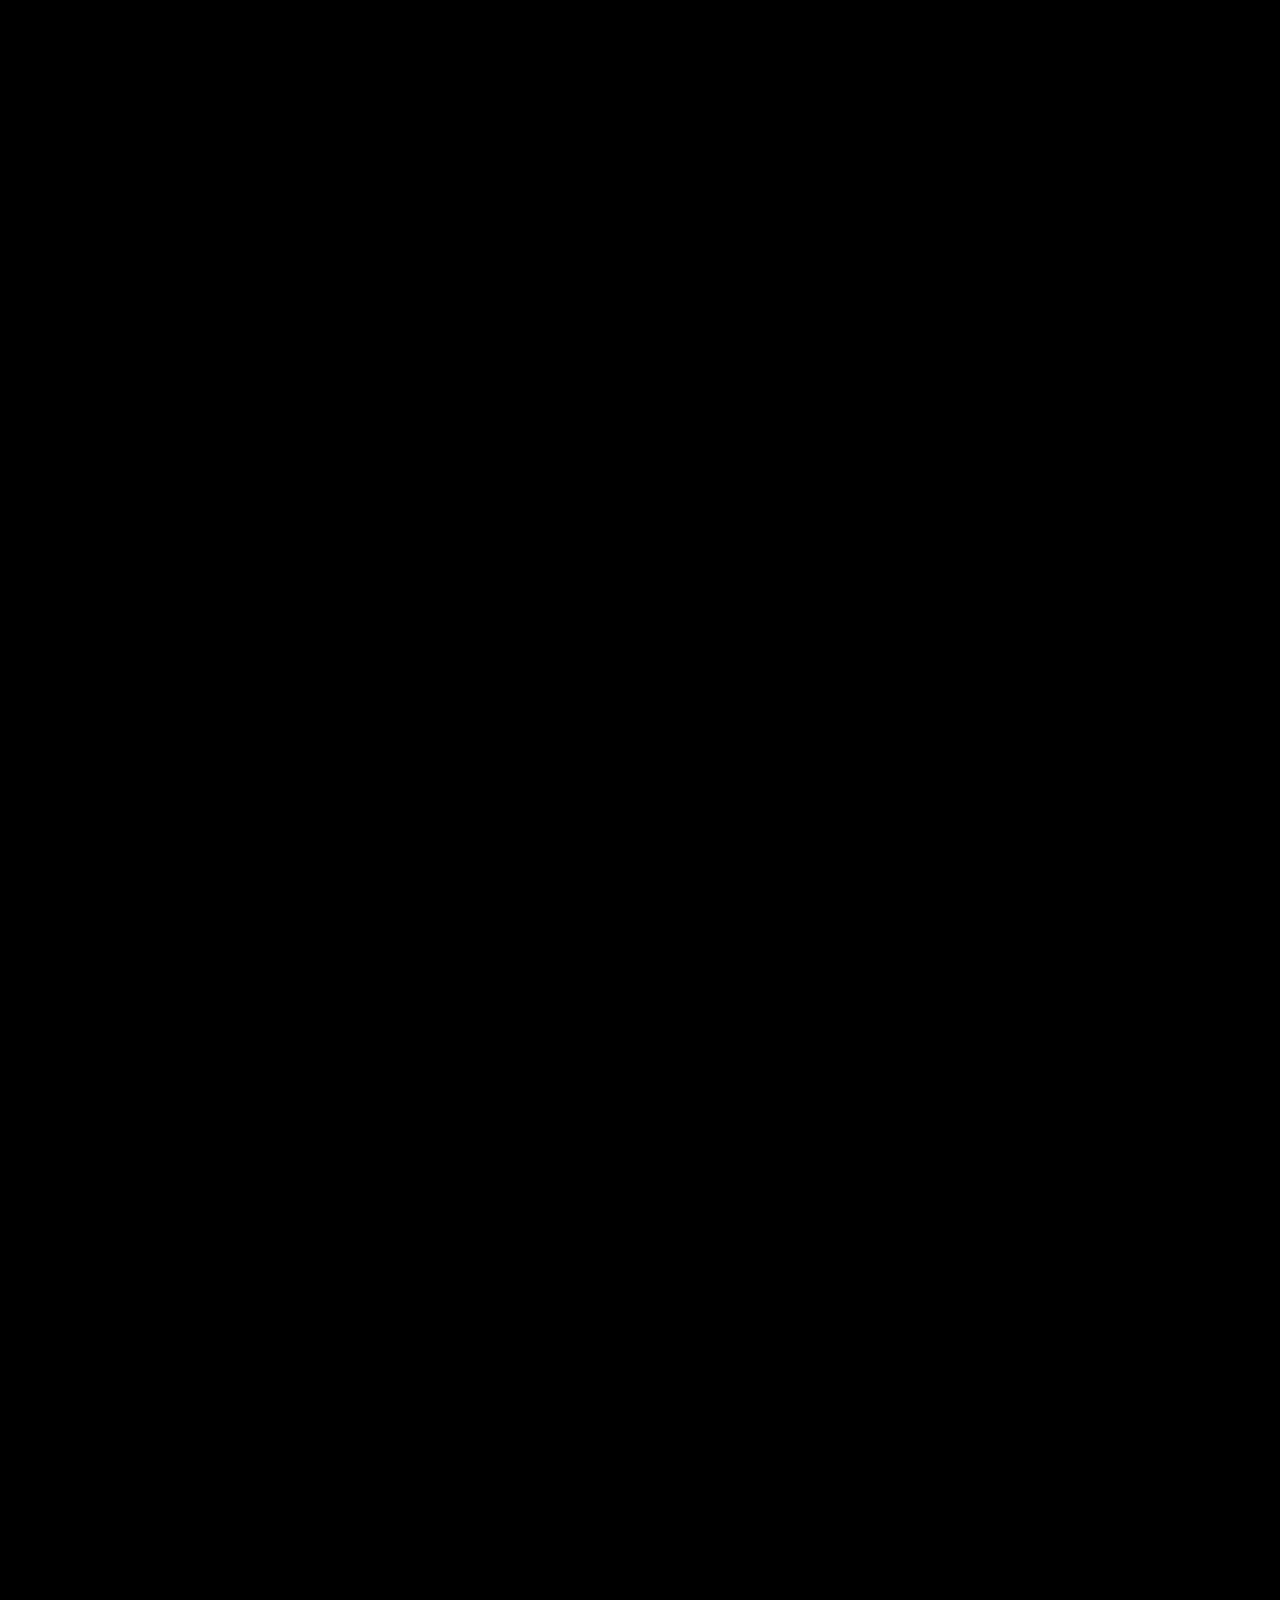
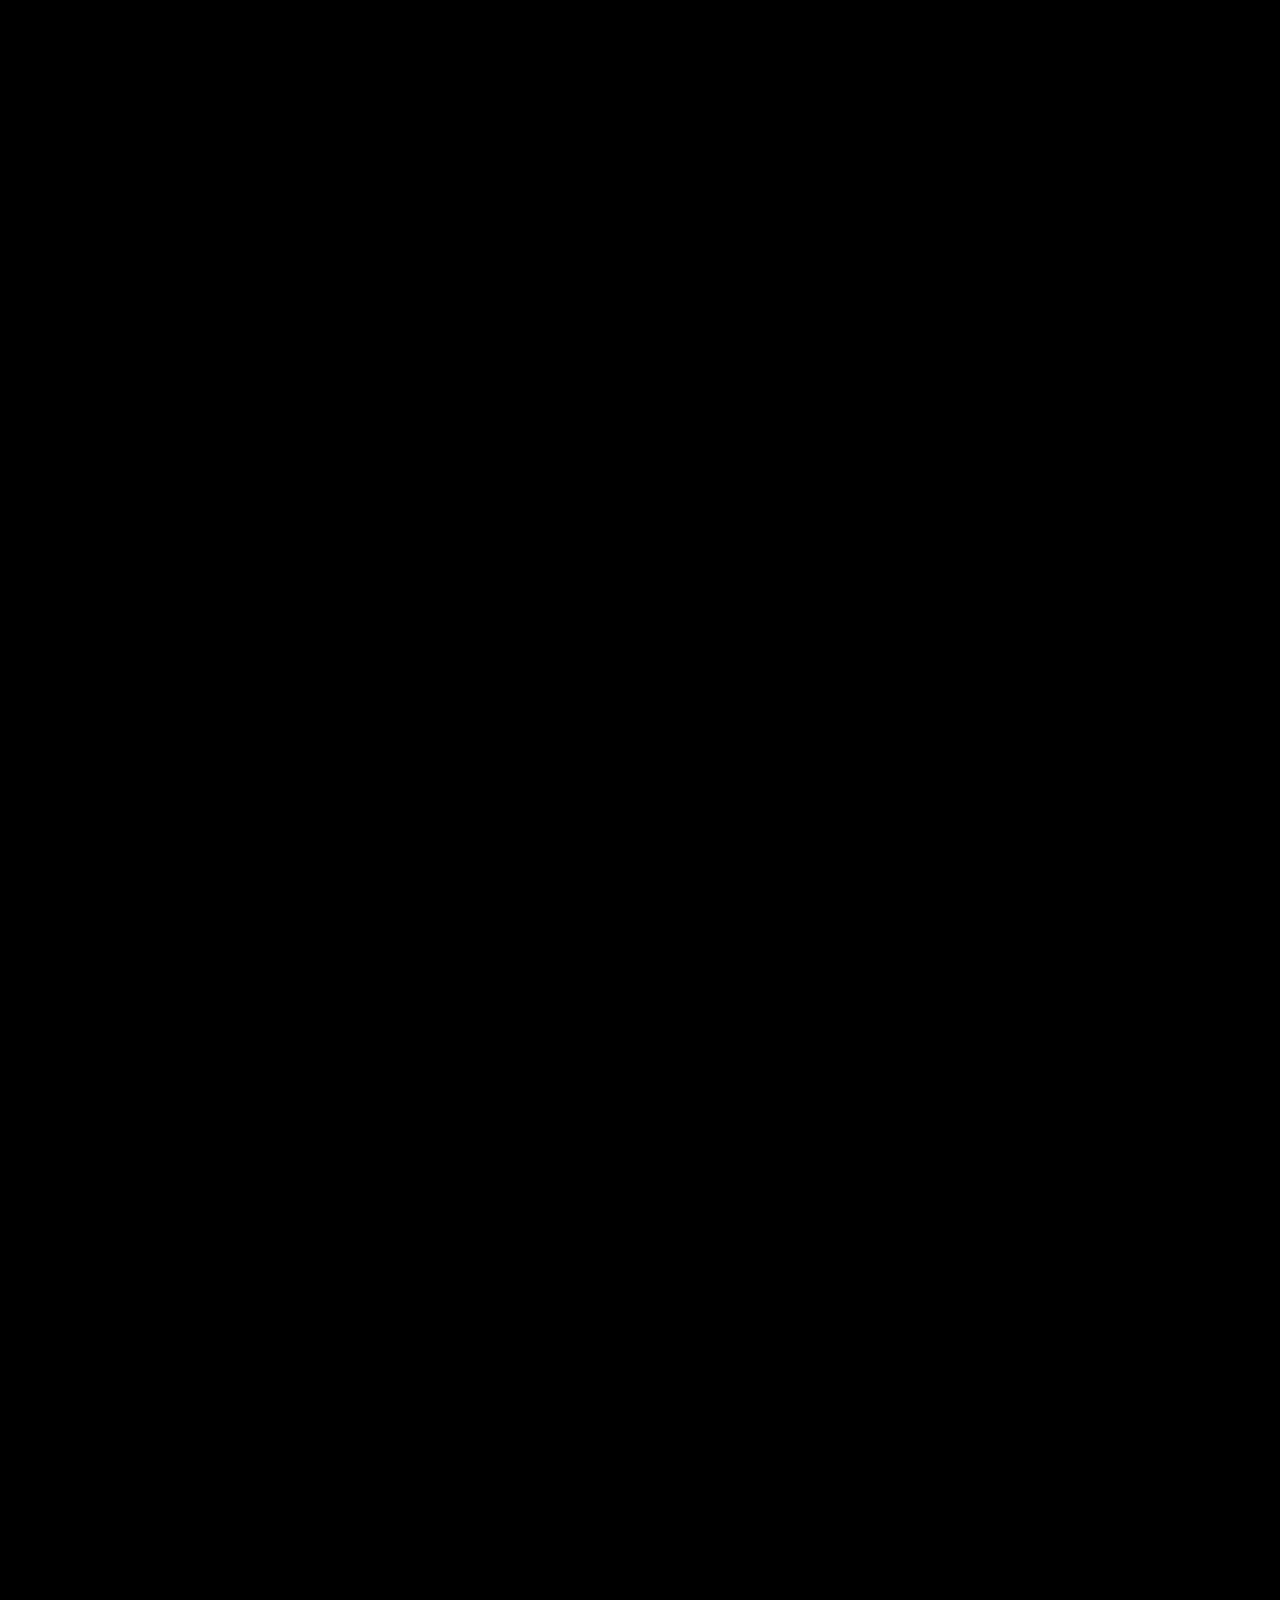
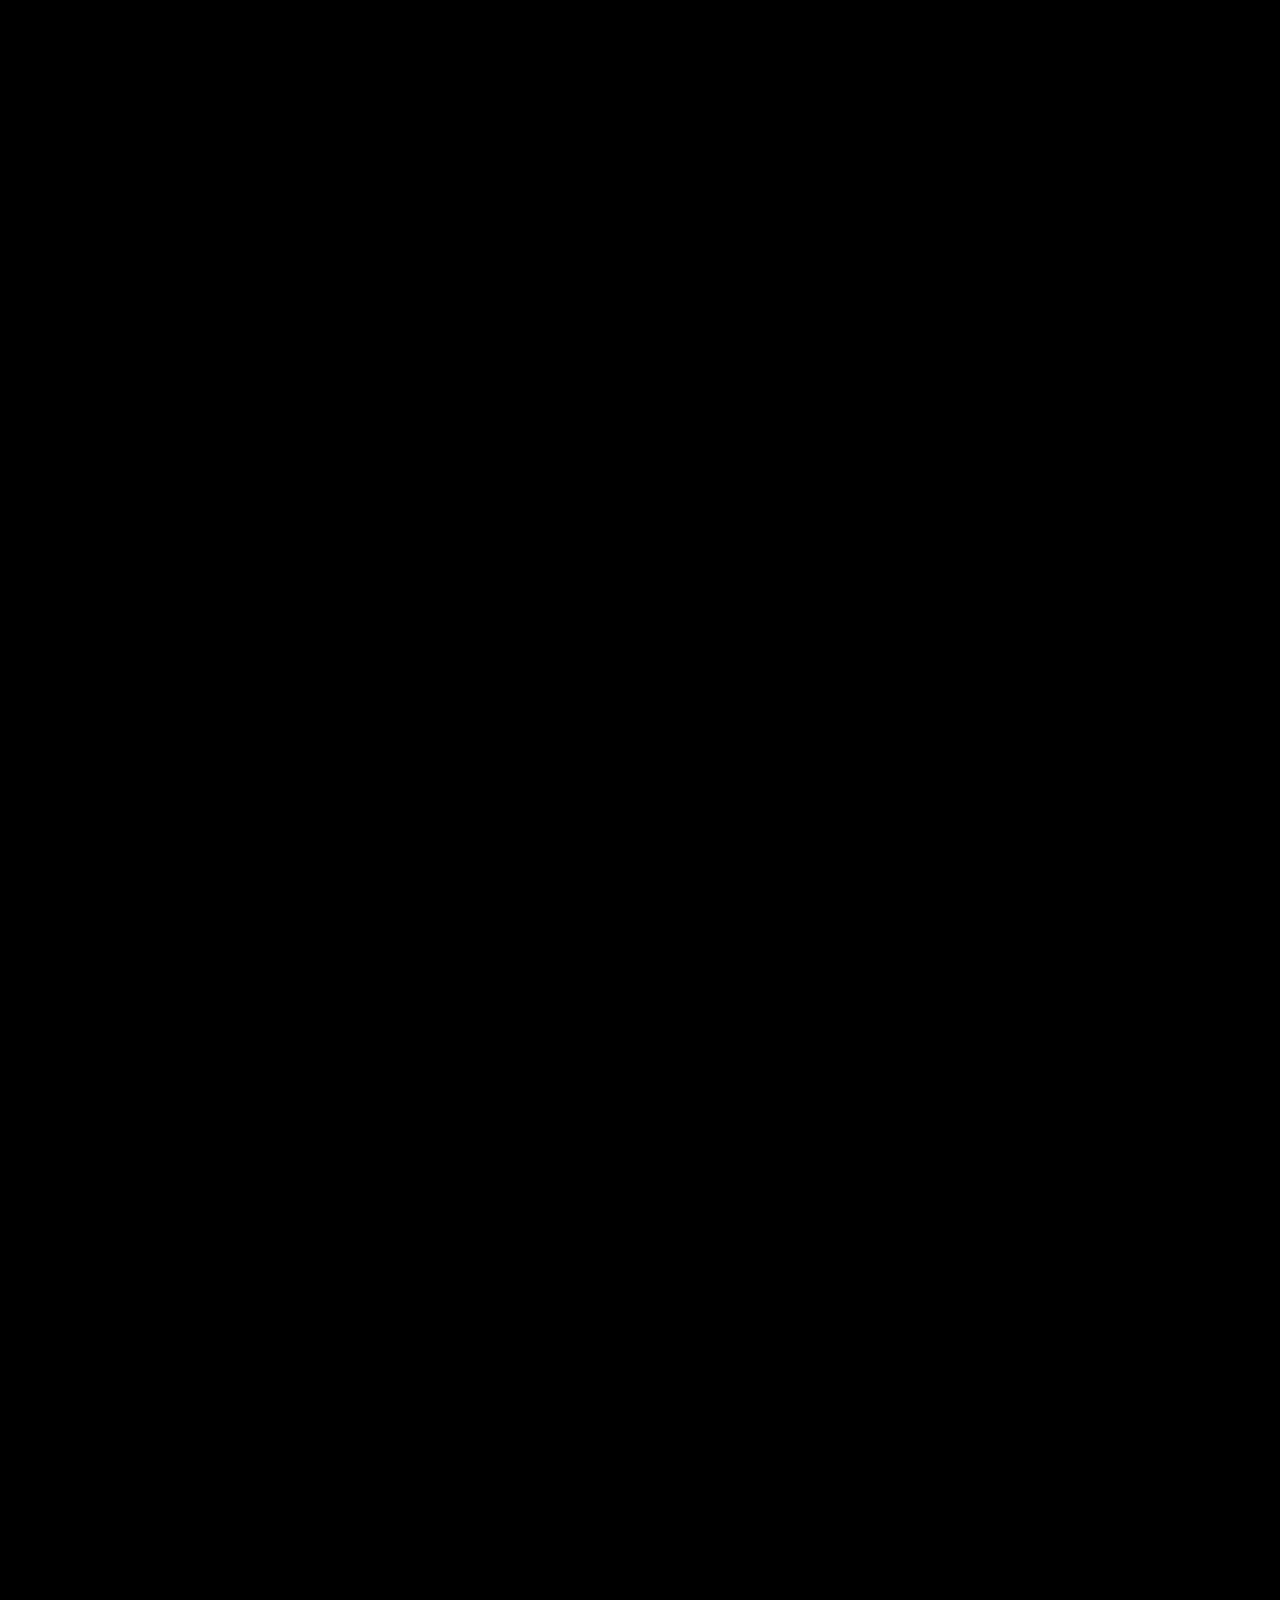
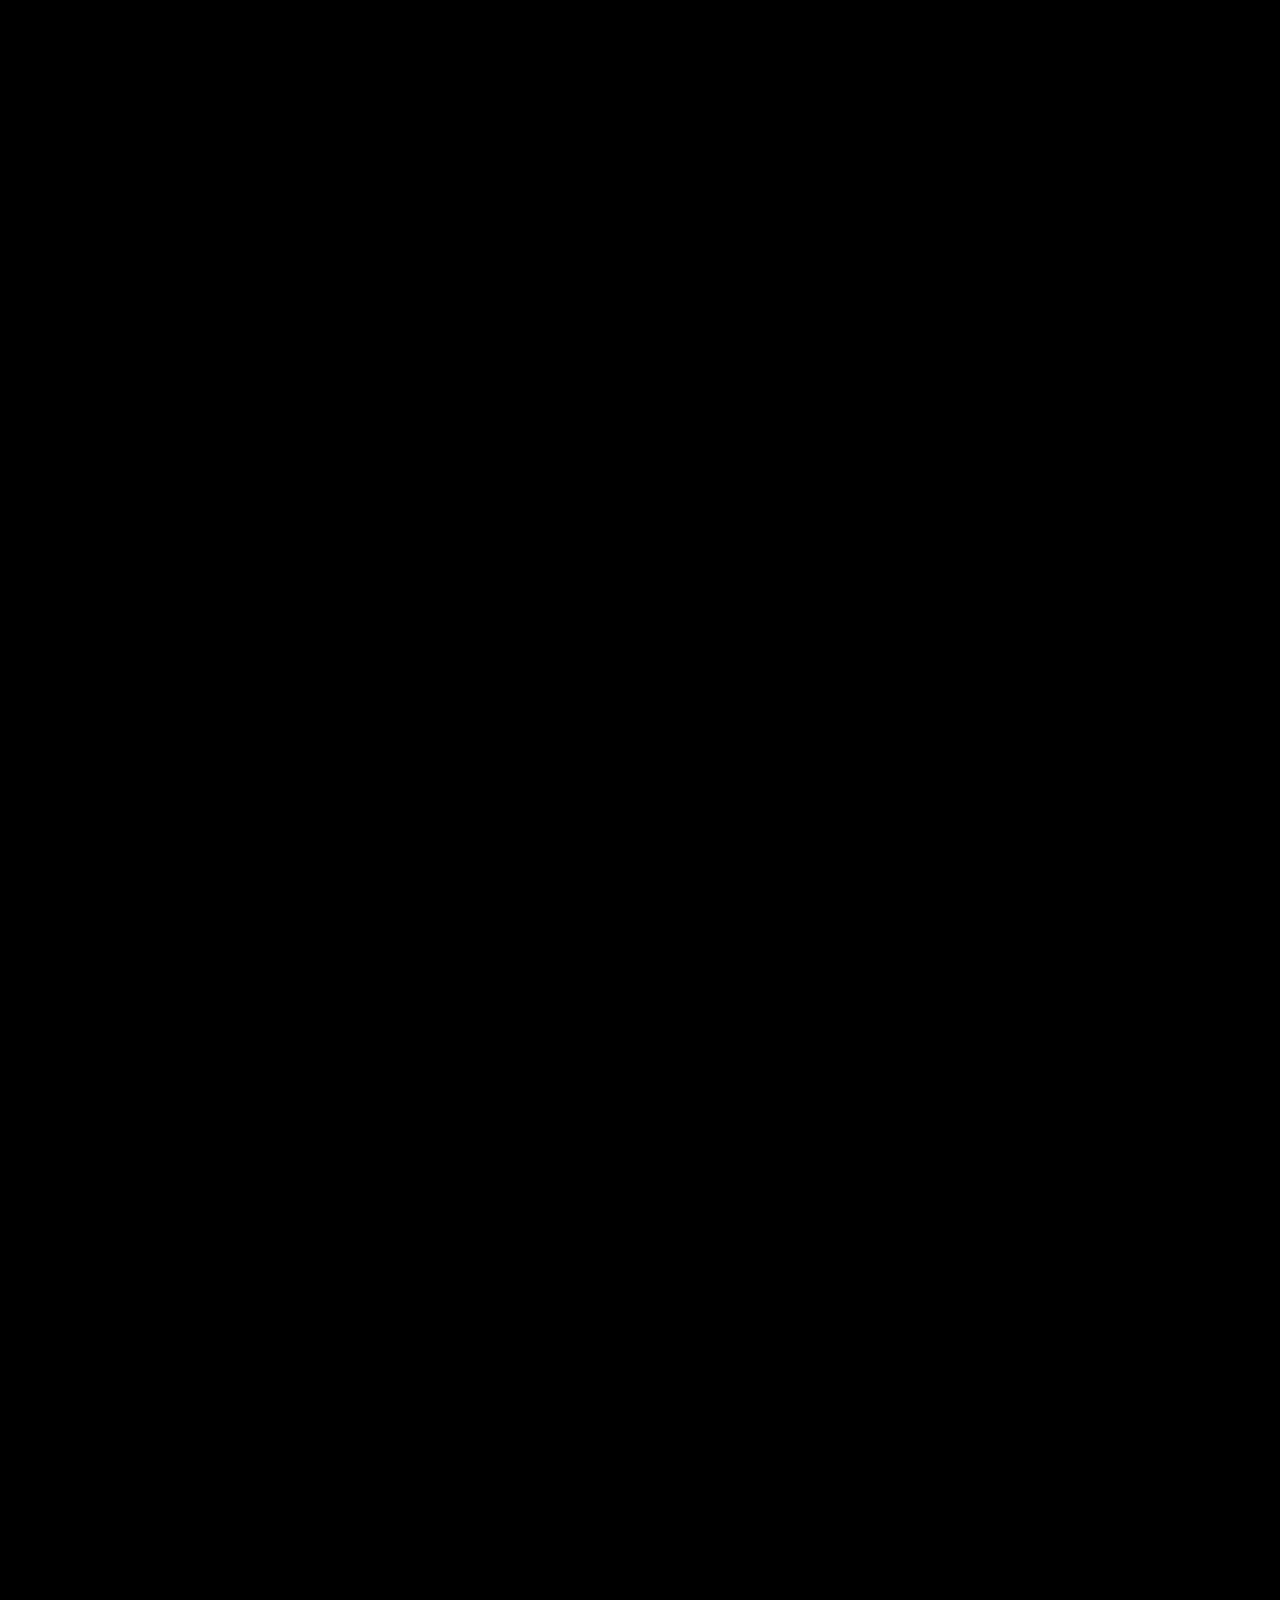
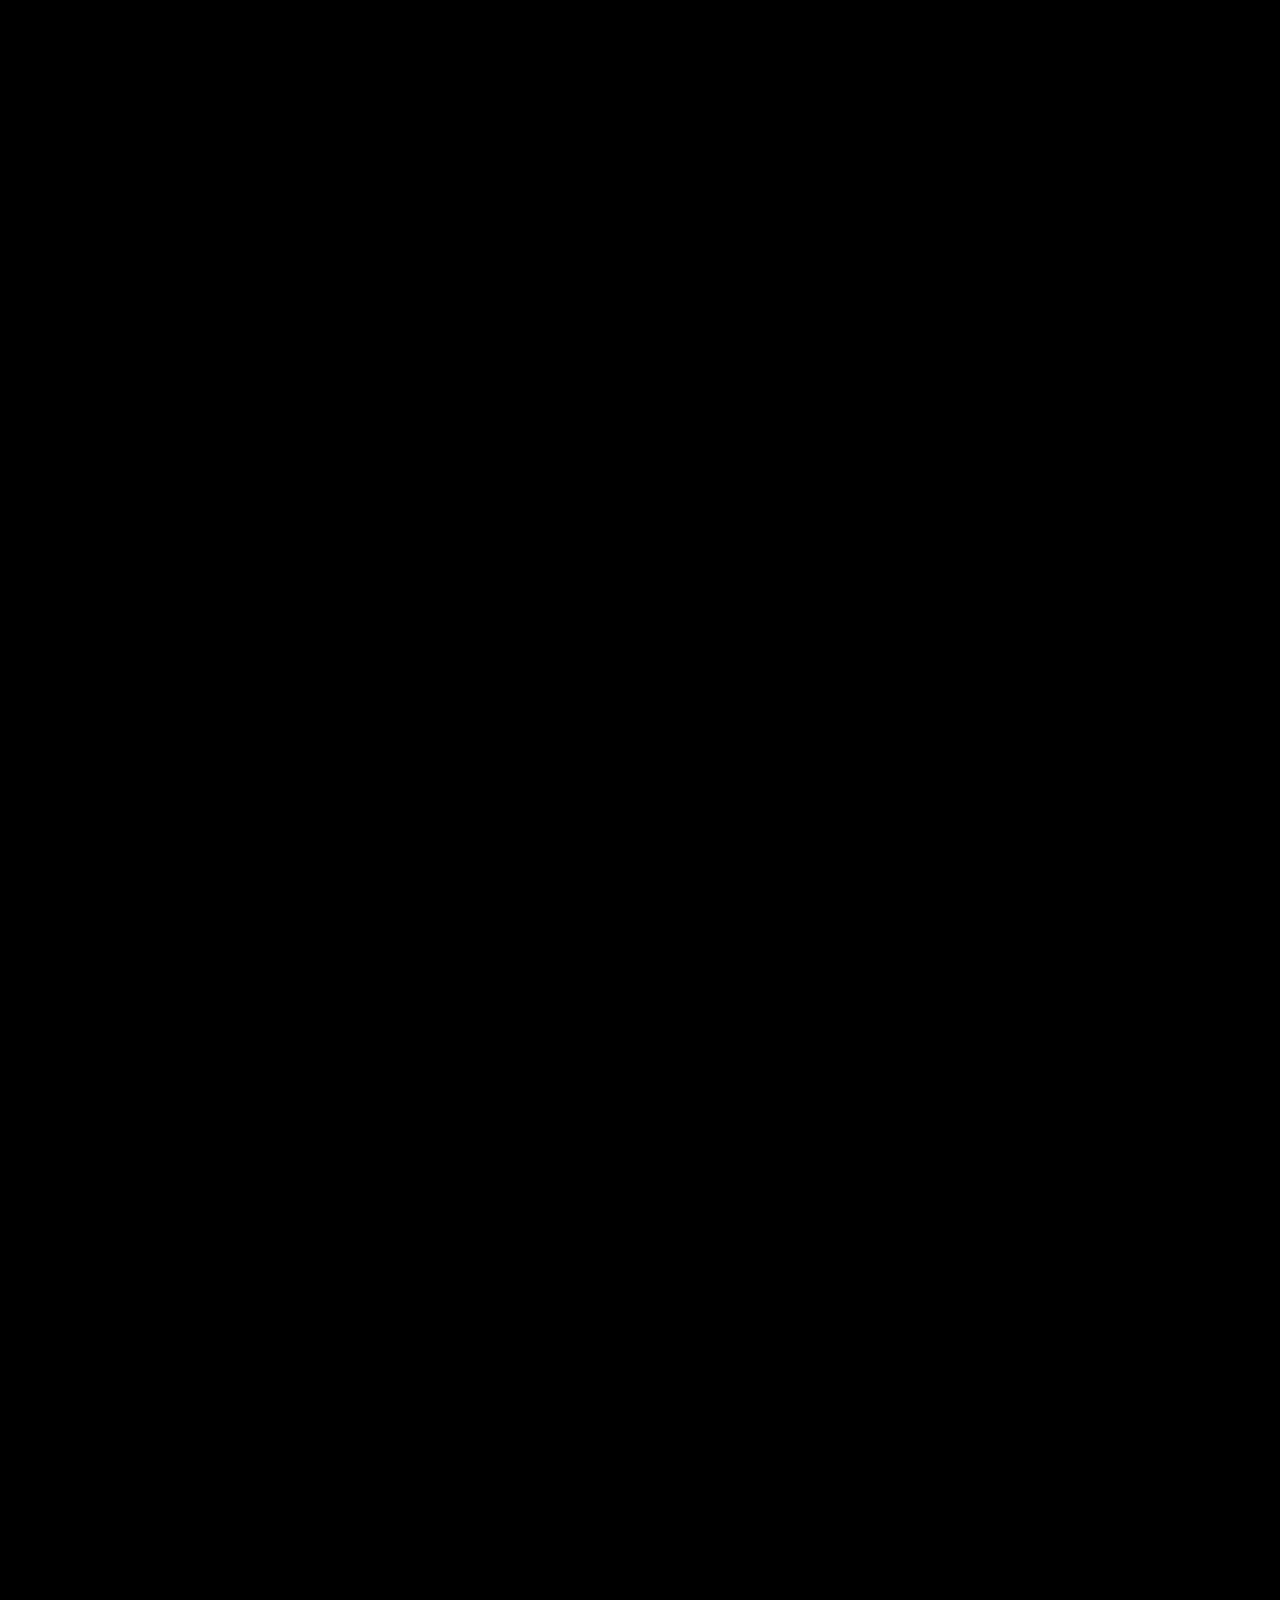
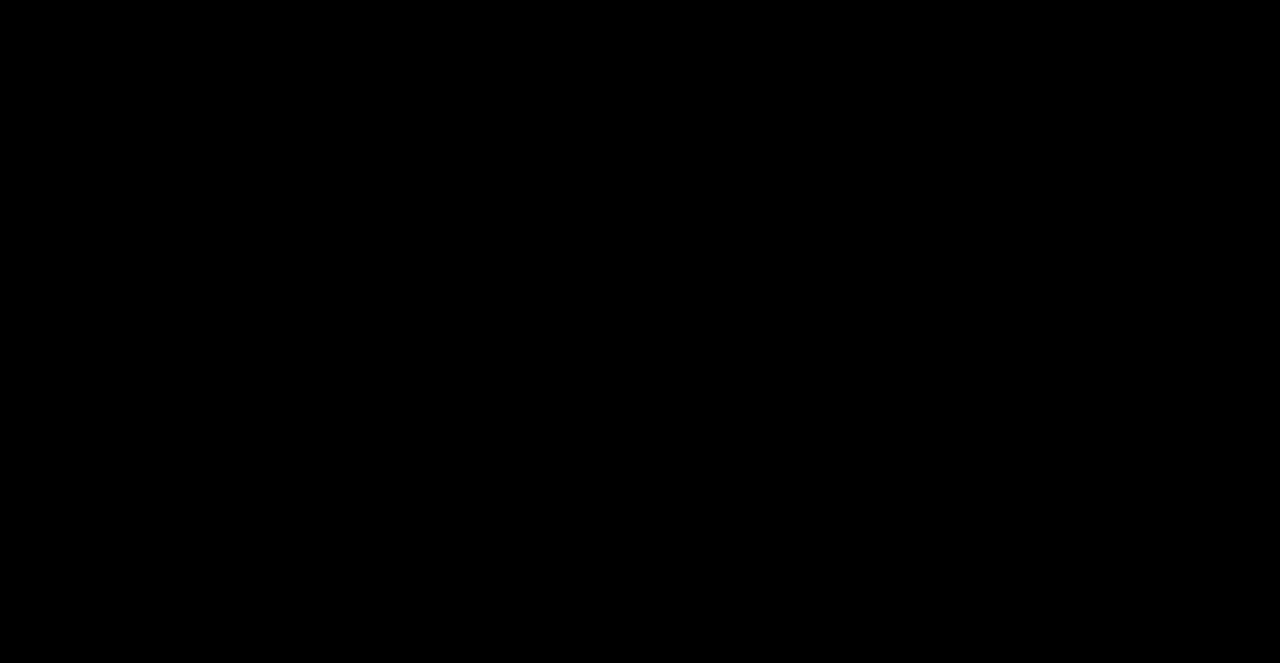
==== commit 1e65a1ff: "Add files via upload" ====
--- a/index.html
+++ b/index.html
@@ -1,5 +1,5 @@
 <!DOCTYPE html>
-<html lang="en" data-rj-release="av-final-2">
+<html lang="en" data-rj-release="av-final-3">
 <head>
 <meta charset="utf-8">
 <meta name="viewport" content="width=device-width,initial-scale=1,viewport-fit=cover">
@@ -292,14 +292,54 @@
   </div>
 </dialog>
 </template>
+<!-- One HTML title sequence, mounted in the active Intro layout. -->
+<template id="av-intro-titles">
+  <section class="av-prelude" aria-label="ArtViSiON opening titles" hidden>
+    <header class="ap-header" aria-hidden="true">
+      <span class="ap-eyebrow"><i></i> Studio titles</span><span><b data-av-number></b> <span class="ap-muted">/</span> <span data-av-total></span></span>
+    </header>
+    <div class="ap-stage">
+      <article class="ap-slide ap-studio" data-av-name="Studio" data-av-hold="6000" hidden>
+        <h2 class="ap-identity ap-rise"><span class="ap-infinity">∞</span> <span>ArtViSi<span class="ap-on">ON</span>:</span> <small>PRODUCTion DESiGN</small></h2>
+        <div class="ap-promise ap-rise"><strong>360°</strong> <p><span>A-to-Z</span> Production &amp; <span>End-to-End</span> Branding Design to Execution Solutions.</p></div>
+        <p class="ap-pillars ap-rise"><span class="ap-arrow" aria-hidden="true">➤</span> <span>• ADVERTiSiNG</span> <span>• BRANDiNG</span> <span>• CREATiVE</span> <span>• DESiGNiNG</span> <span>• EXECUTiON</span> <span class="ap-arrow" aria-hidden="true">- ➤</span></p>
+      </article>
+      <article class="ap-slide" data-av-name="Services" data-av-hold="6500" hidden>
+        <h2 class="ap-display ap-rise">Design to <em>execution.</em></h2>
+        <ul class="ap-grid ap-services">
+          <li class="ap-card ap-rise"><span class="ap-code" aria-hidden="true">01</span><div><h3>Brand Identity</h3><p>Logo, Colour &amp; Guideline</p></div></li>
+          <li class="ap-card ap-rise"><span class="ap-code" aria-hidden="true">02</span><div><h3>Digital &amp; Print</h3><p>Social Media &amp; Campaign Artwork</p></div></li>
+          <li class="ap-card ap-rise"><span class="ap-code" aria-hidden="true">03</span><div><h3>Retail &amp; Signage</h3><p>Storefront Graphics &amp; Display</p></div></li>
+          <li class="ap-card ap-rise"><span class="ap-code" aria-hidden="true">04</span><div><h3>Packaging &amp; Event</h3><p>Pack Layout BACKDROP &amp; STANDEE</p></div></li>
+        </ul>
+      </article>
+      <article class="ap-slide" data-av-name="Files" data-av-hold="5100" hidden>
+        <h2 class="ap-display ap-rise">Ready to <em>produce.</em></h2>
+        <ul class="ap-grid ap-files">
+          <li class="ap-card ap-rise"><div class="ap-file-mark ap-ink" aria-hidden="true"></div><div><h3>CMYK PRINT</h3><p>Print-ready artwork</p></div></li>
+          <li class="ap-card ap-rise"><svg class="ap-file-mark" aria-hidden="true" viewBox="0 0 48 24" width="48" height="24"><path d="M1 19h15V5h12l8 14h11M16 2v4m20 14v3"/></svg><div><h3>CNC/LASER DXF</h3><p>File for cutting</p></div></li>
+          <li class="ap-card ap-rise"><svg class="ap-file-mark" aria-hidden="true" viewBox="0 0 48 24" width="48" height="24"><path d="M5 5h38m0 9H5M5 1v22M43 1v22M2 8l6-6m32 6 6-6M13 19h22"/></svg><div><h3>VENDOR SPECS</h3><p>Dimensions, materials, and drawings</p></div></li>
+        </ul>
+      </article>
+    </div>
+    <footer class="ap-footer">
+      <div class="ap-steps" role="group" aria-label="Opening title screens" data-av-steps></div>
+      <div class="ap-controls">
+        <button type="button" class="ap-pause" data-av-pause aria-label="Pause titles">Pause</button>
+        <button type="button" class="ap-skip" data-av-skip>Skip to video <svg aria-hidden="true" viewBox="0 0 20 20" width="18" height="18"><path d="M4 4l8 6-8 6V4Zm10 0v12"/></svg></button>
+      </div>
+    </footer>
+    <p class="rg-sr" role="status" data-av-note></p>
+  </section>
+</template>
 <p id="rj-boot-error" hidden style="padding:2rem;font:16px system-ui">Couldn’t start the portfolio. Reload the page or <a style="color:inherit" href="mailto:rjsarkar@icloud.com">email Ranjan Sarkar</a>.</p>
 
 <noscript><main style="margin:8vh auto;max-width:42rem;padding:2rem;font:16px/1.6 system-ui"><h1>Ranjan Sarkar</h1><p>ArtViSiON Production Design · Indore</p><p>Enable JavaScript to browse the films and case studies, or <a style="color:inherit" href="mailto:rjsarkar@icloud.com">get in touch by email</a>.</p><p><a style="color:inherit" href="media/resume.pdf">Download résumé</a></p></main></noscript>
 <script defer src="config.js"></script>
-<script defer src="intro-player.js?v=av-final-2"></script>
-<script defer src="portfolio-cases.js?v=av-final-2"></script>
-<script defer src="workshop-gallery.js?v=av-final-2"></script>
-<script defer src="workshop-entry.js?v=av-final-2"></script>
-<script defer src="portfolio-boot.js?v=av-final-2"></script>
+<script defer src="intro-player.js?v=av-final-3"></script>
+<script defer src="portfolio-cases.js?v=av-final-3"></script>
+<script defer src="workshop-gallery.js?v=av-final-3"></script>
+<script defer src="workshop-entry.js?v=av-final-3"></script>
+<script defer src="portfolio-boot.js?v=av-final-3"></script>
 </body>
 </html>
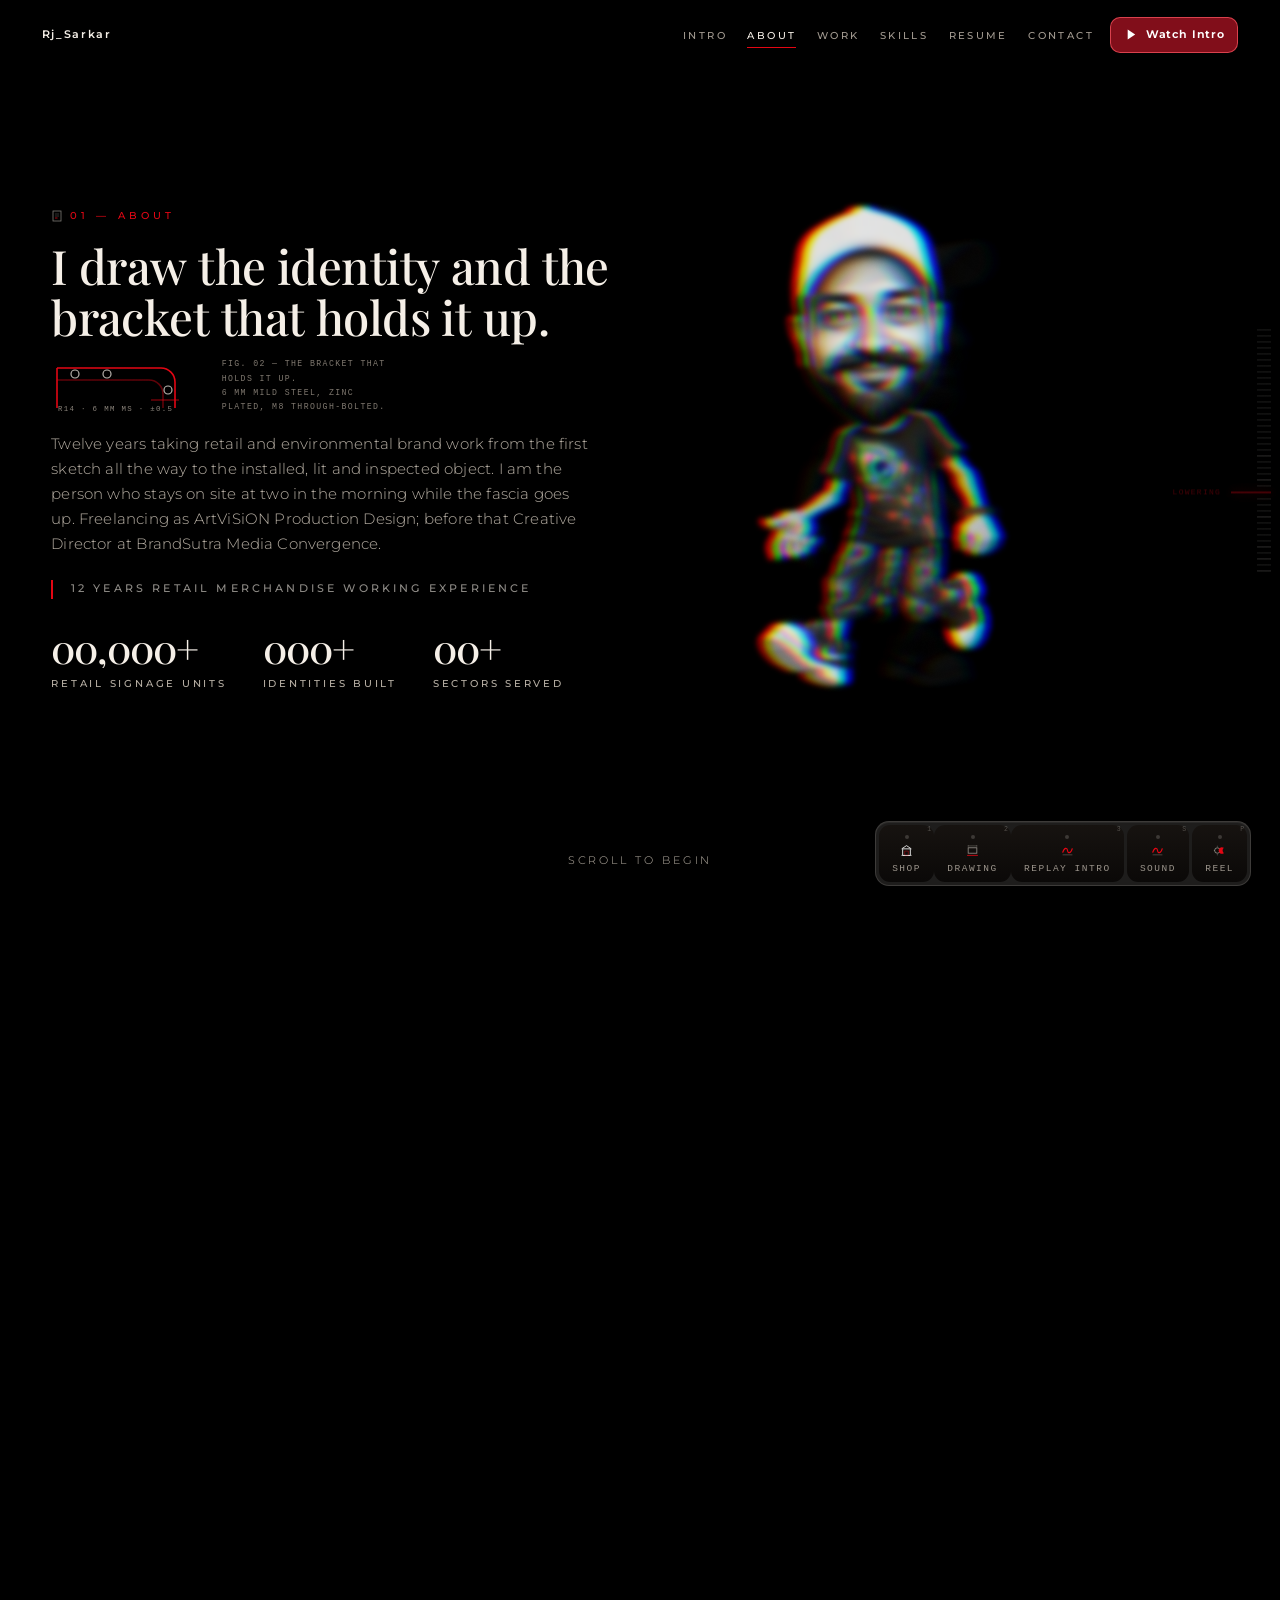
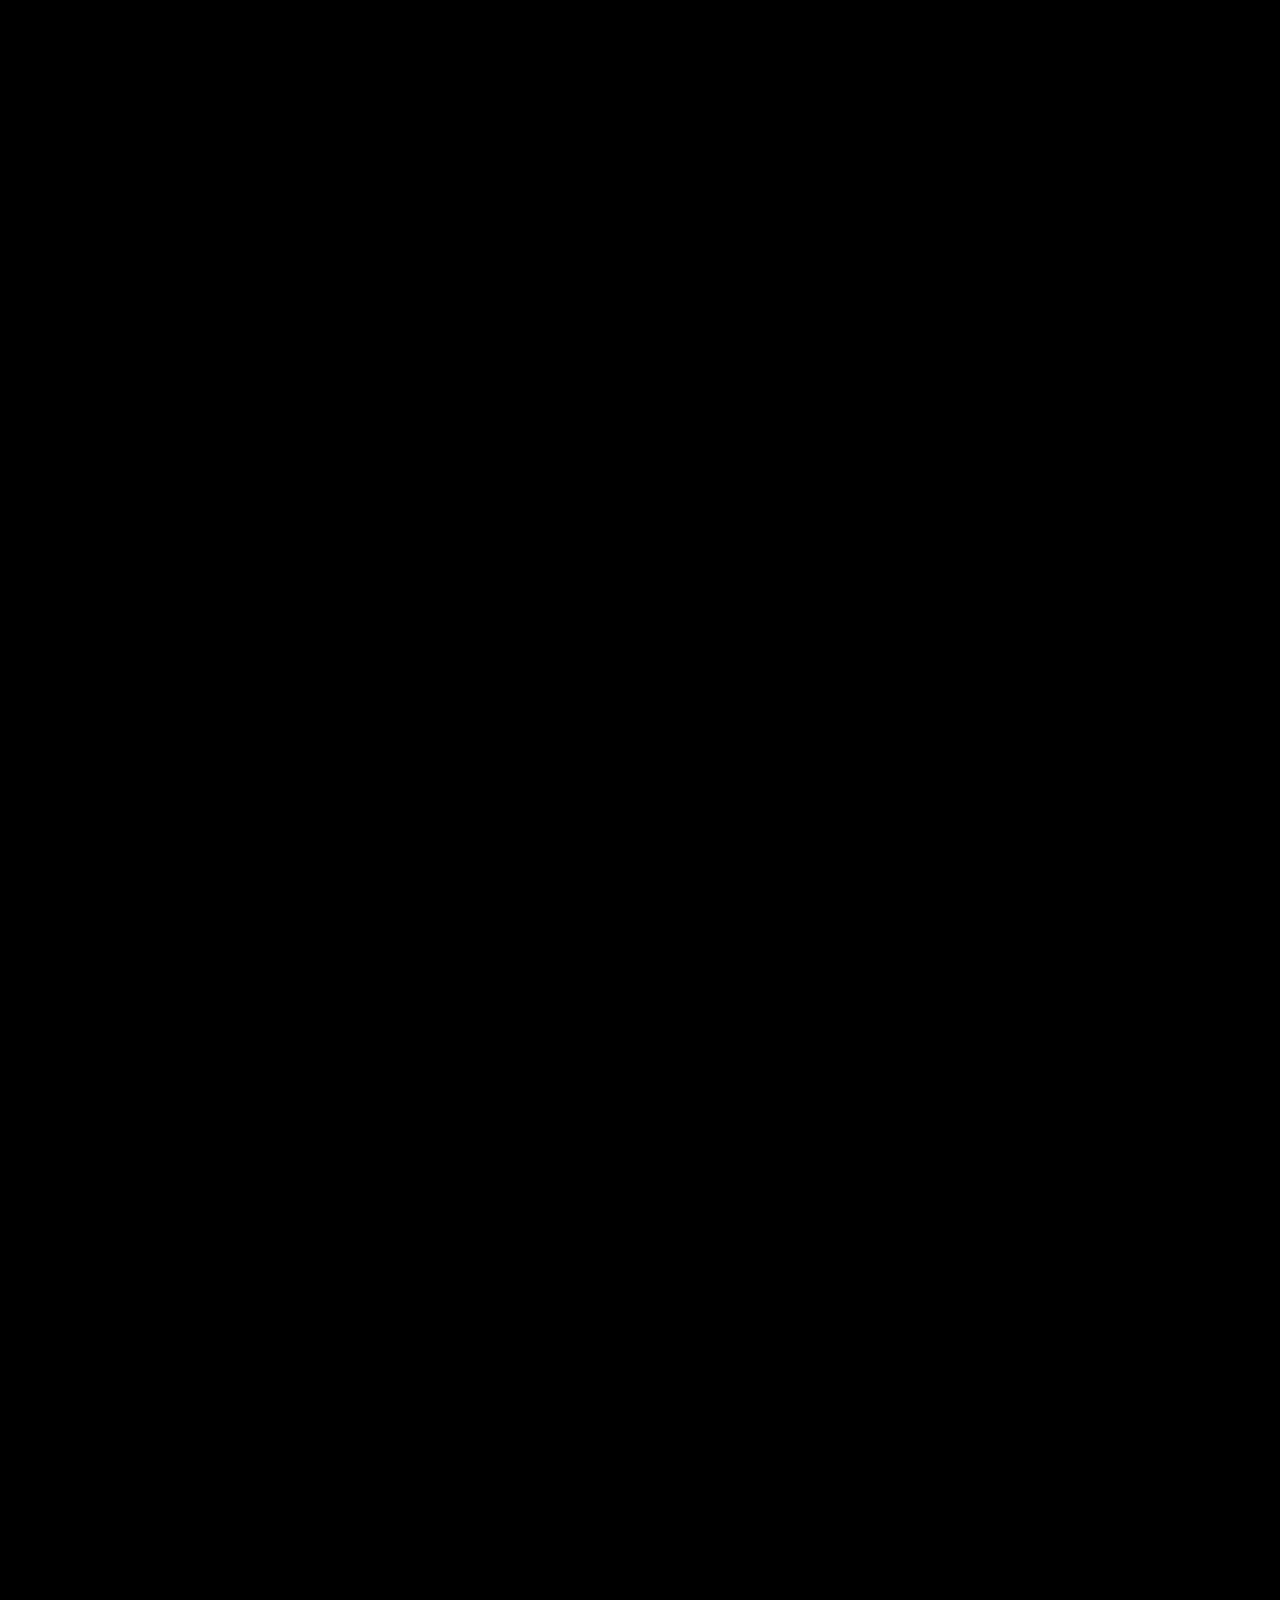
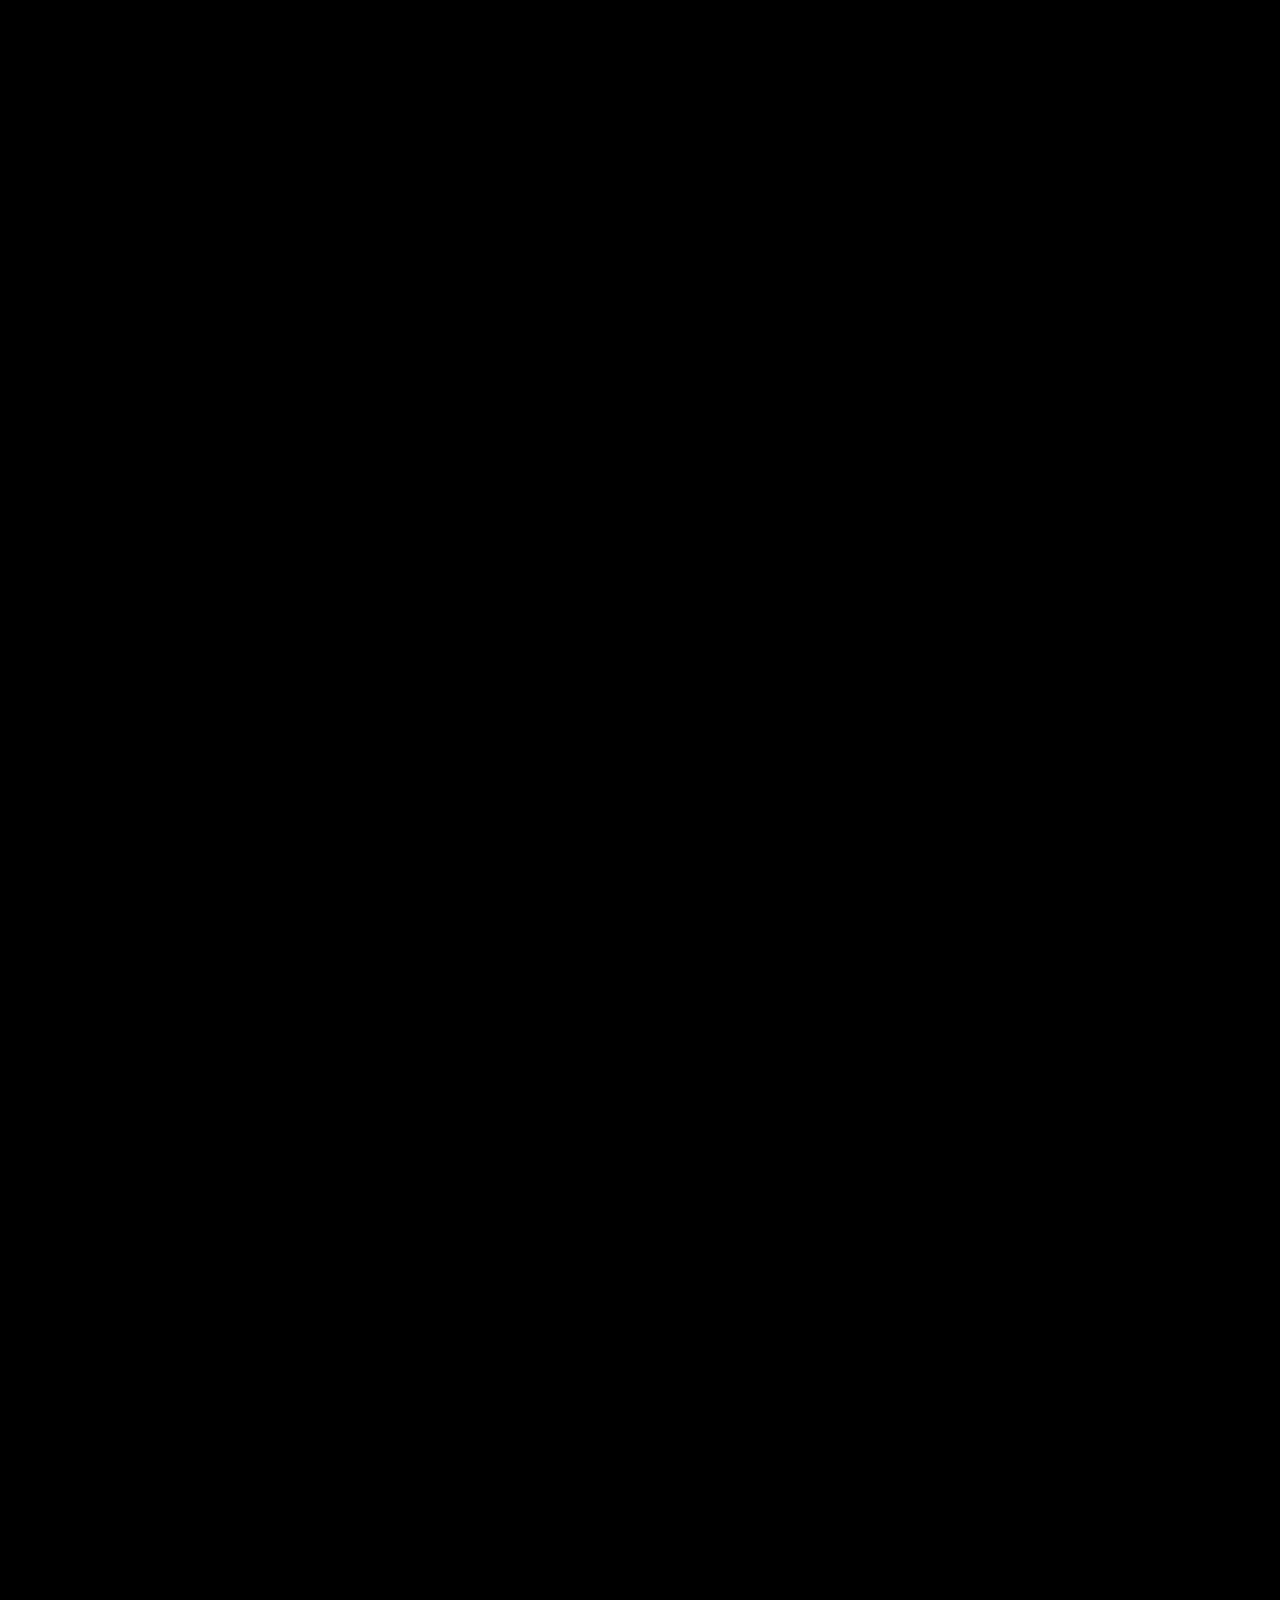
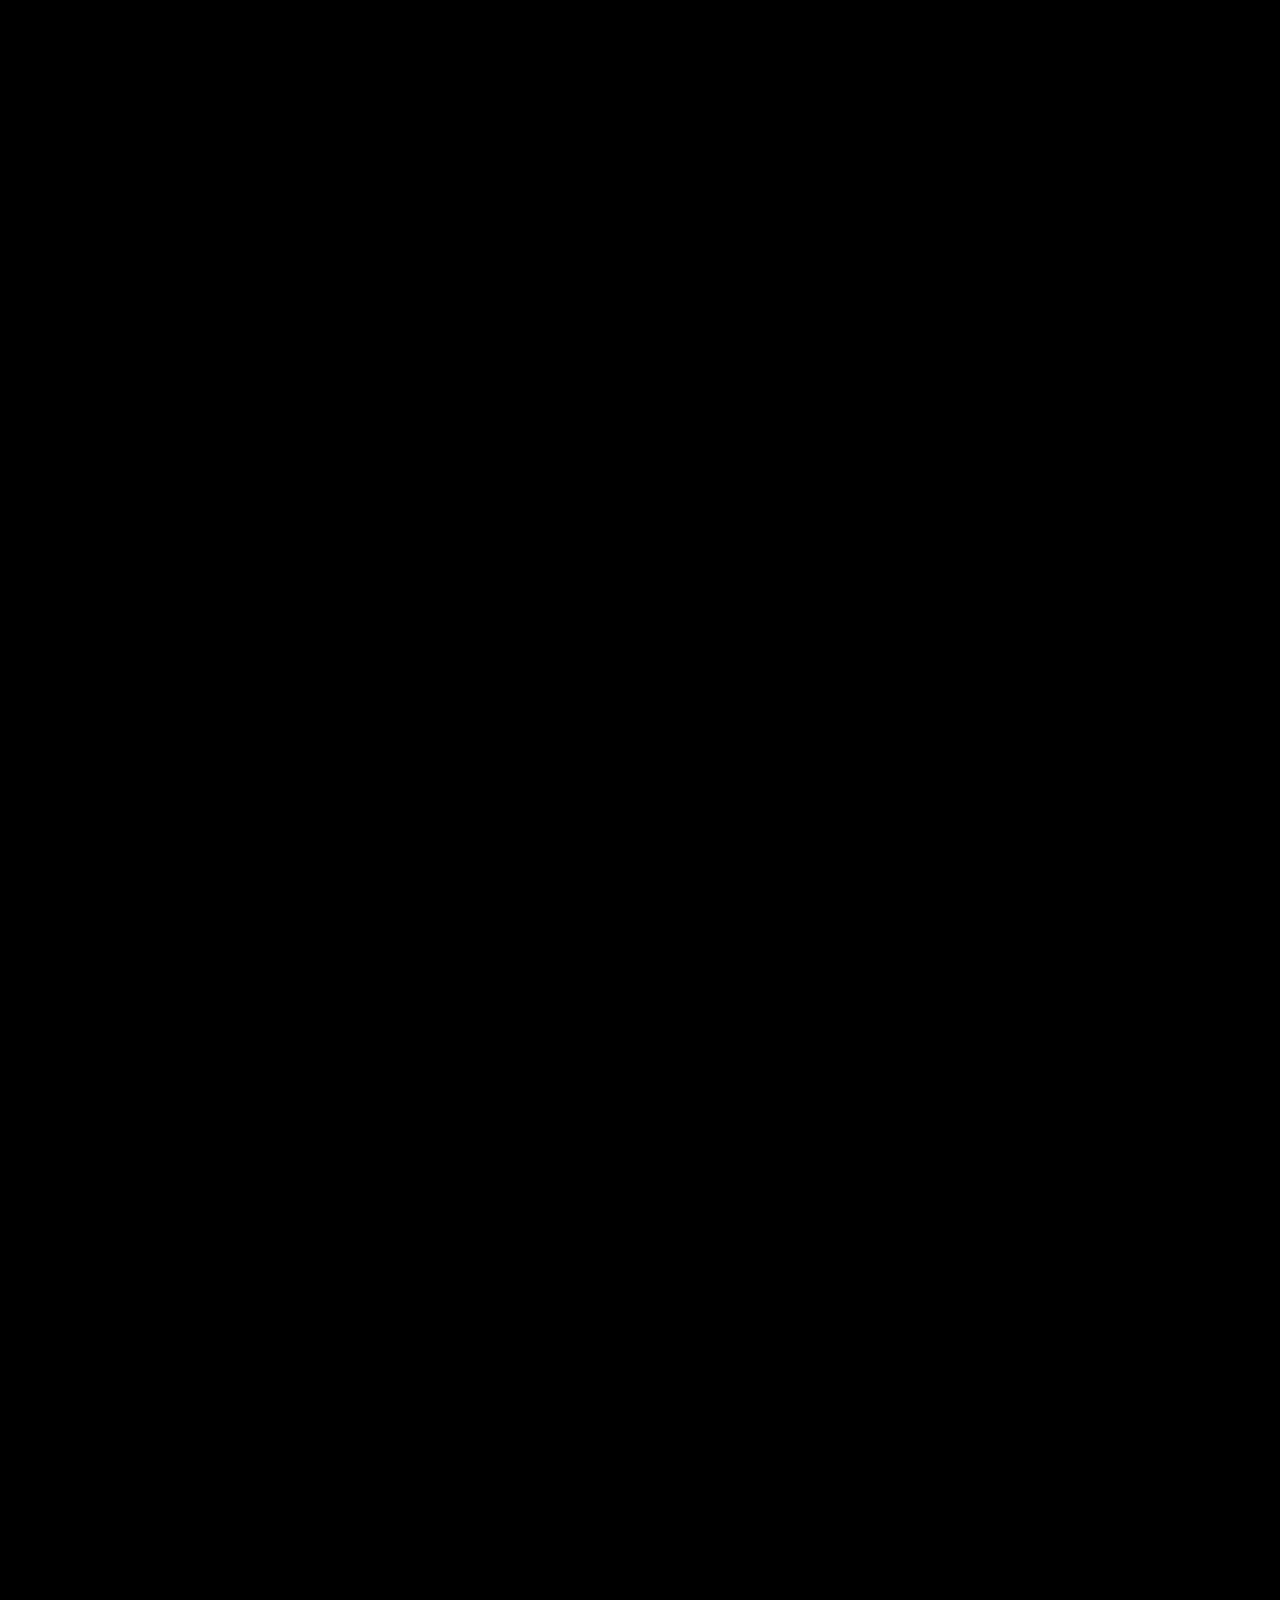
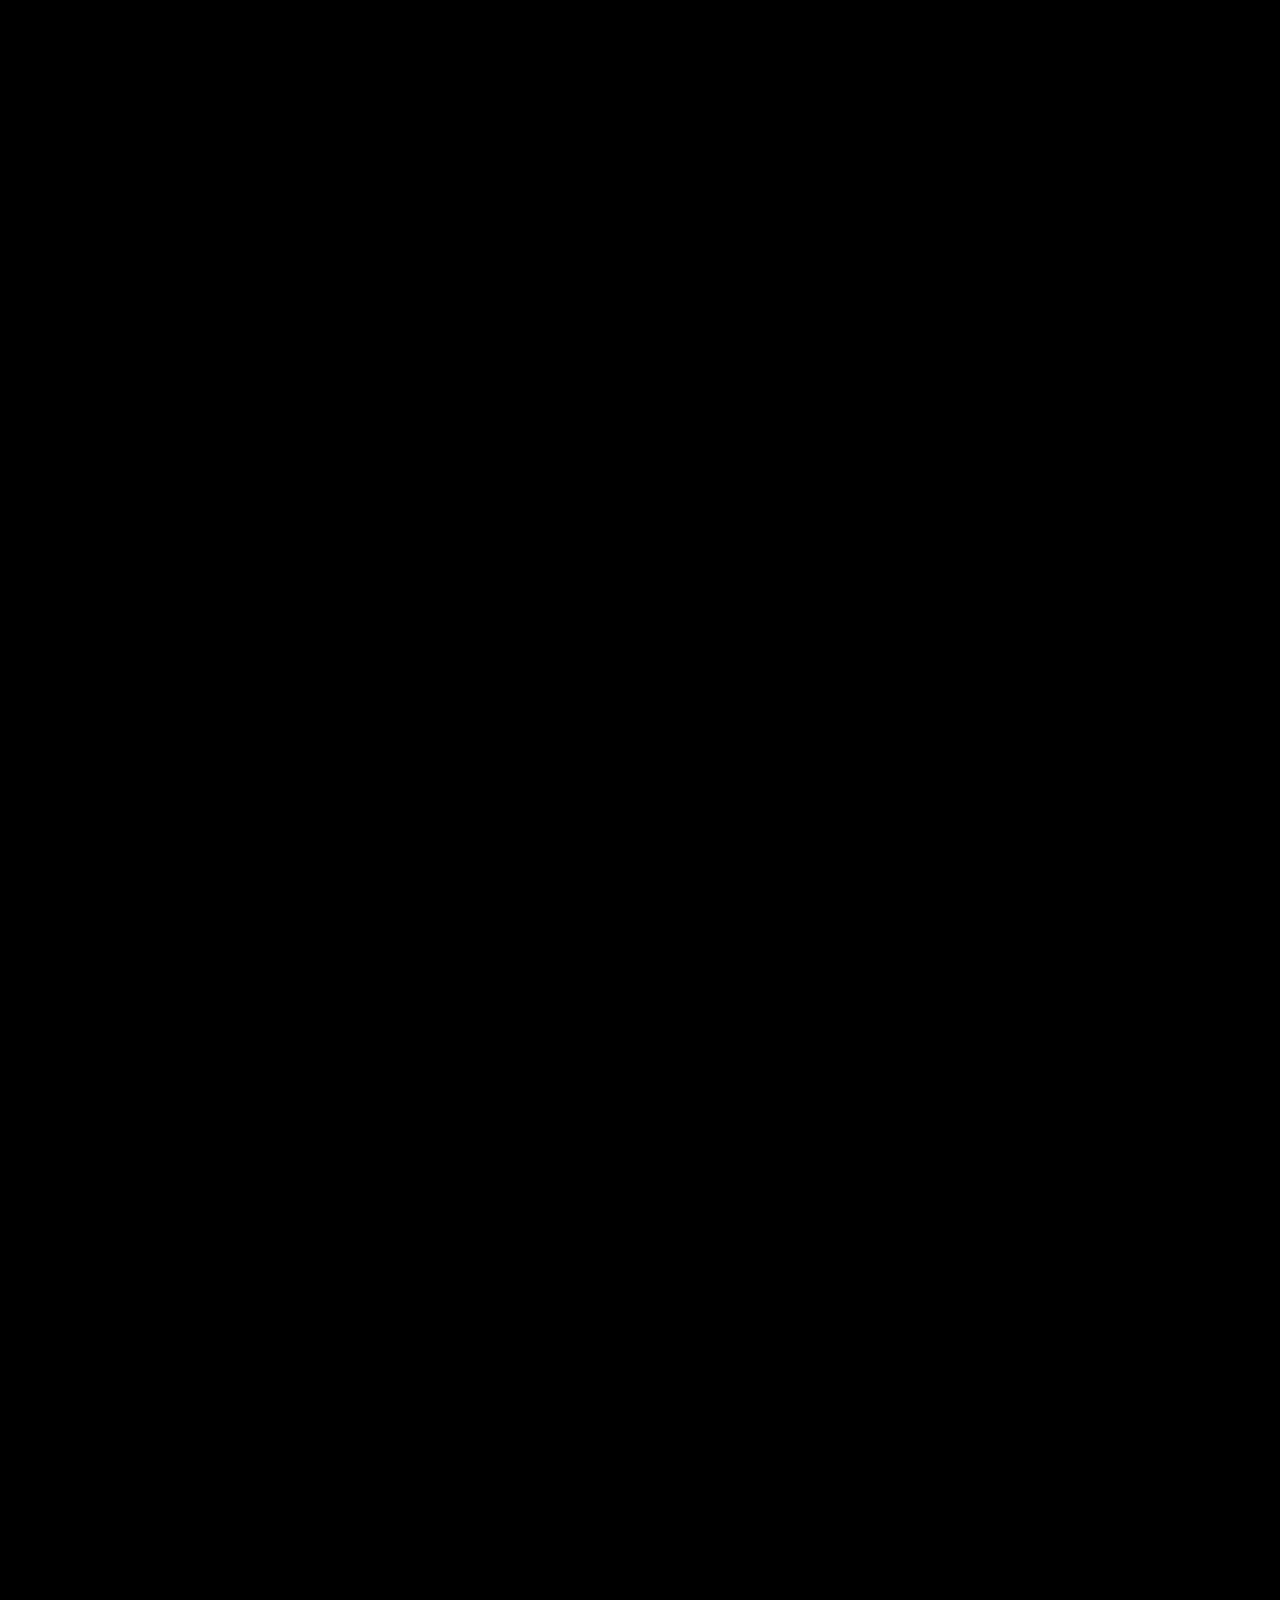
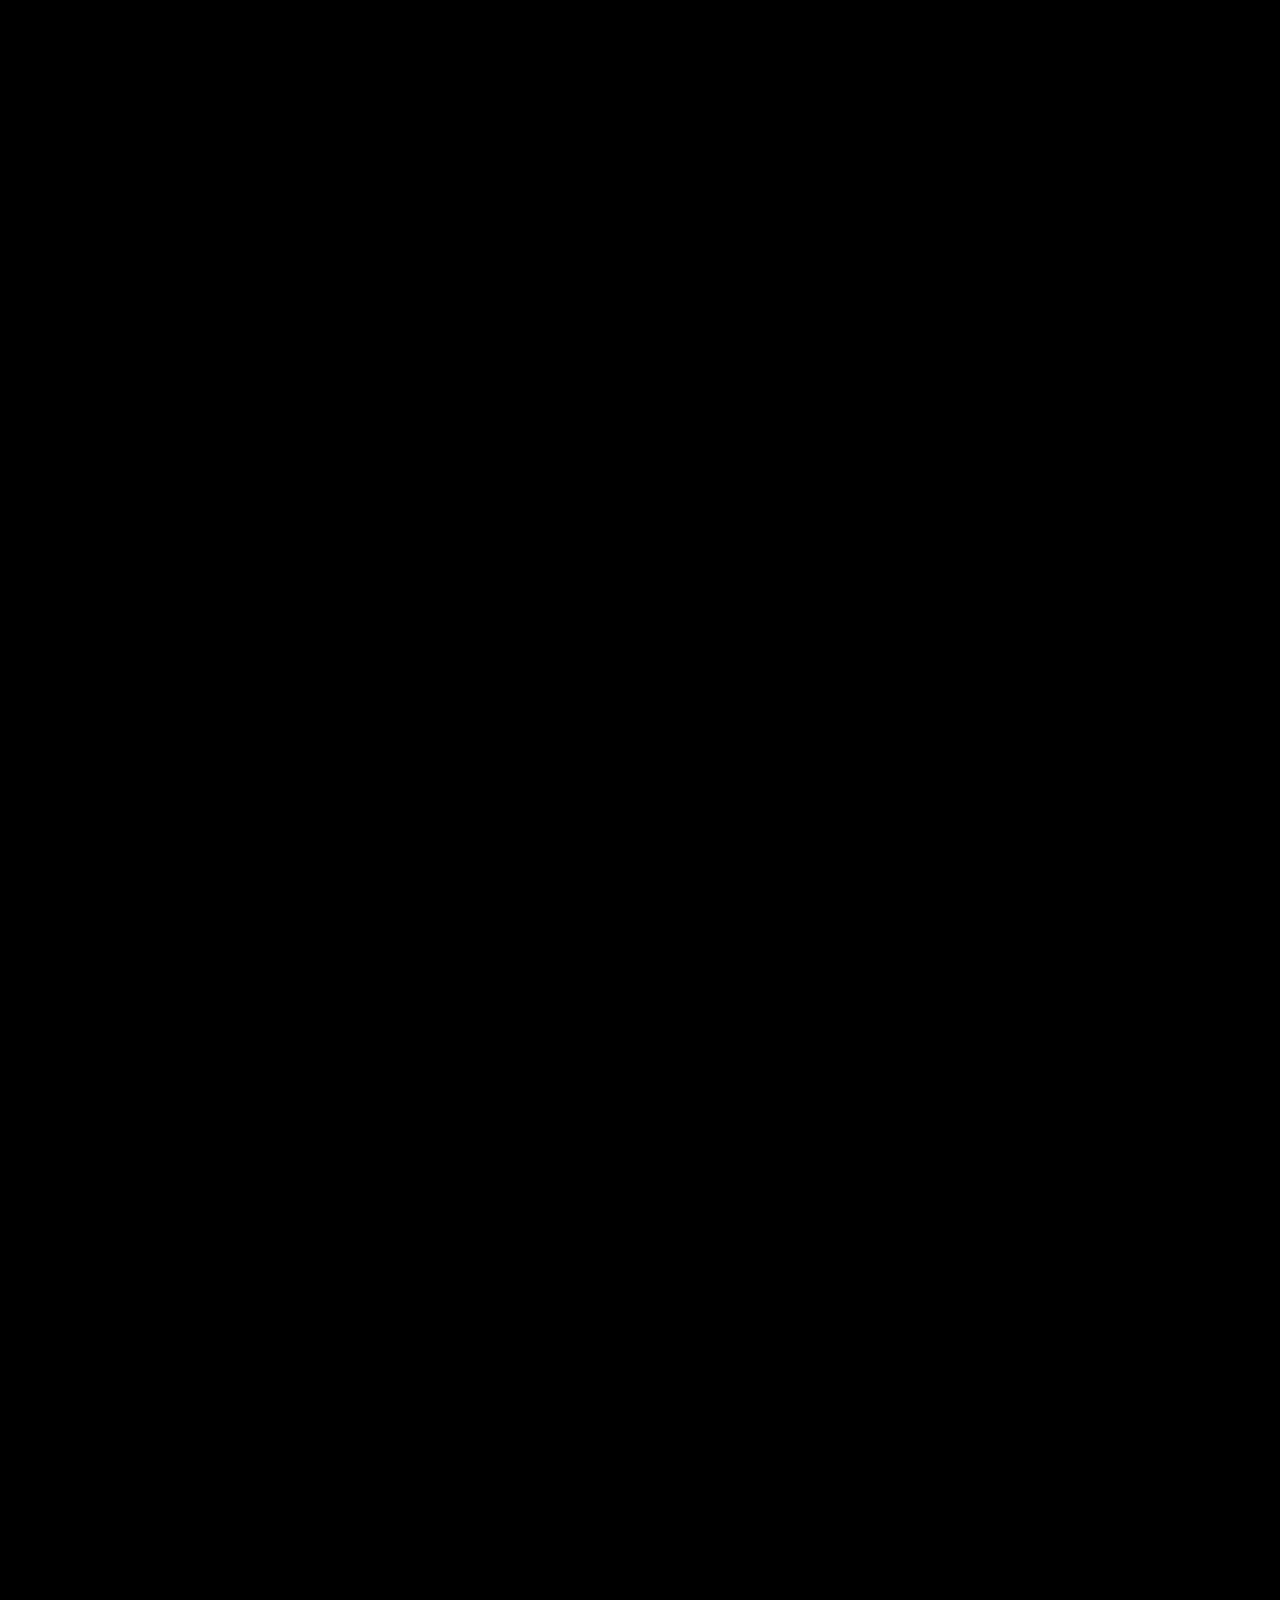
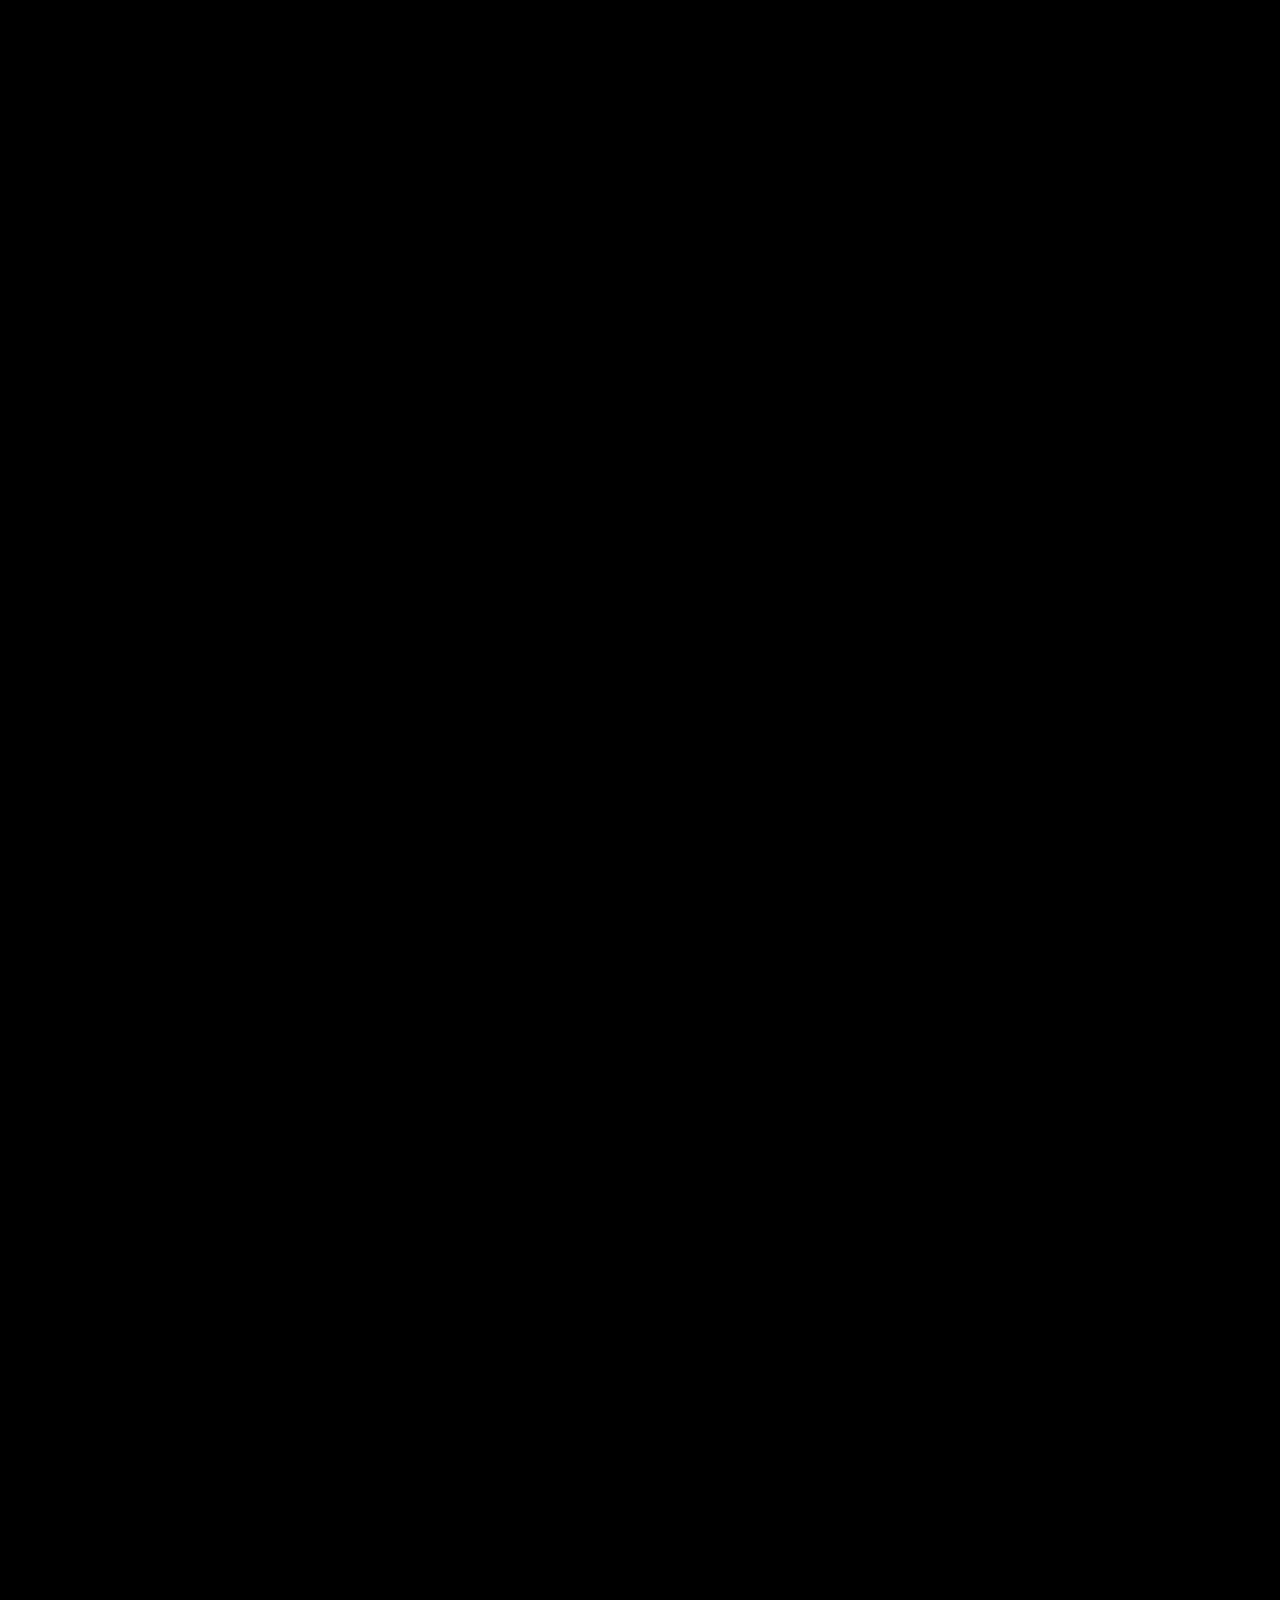
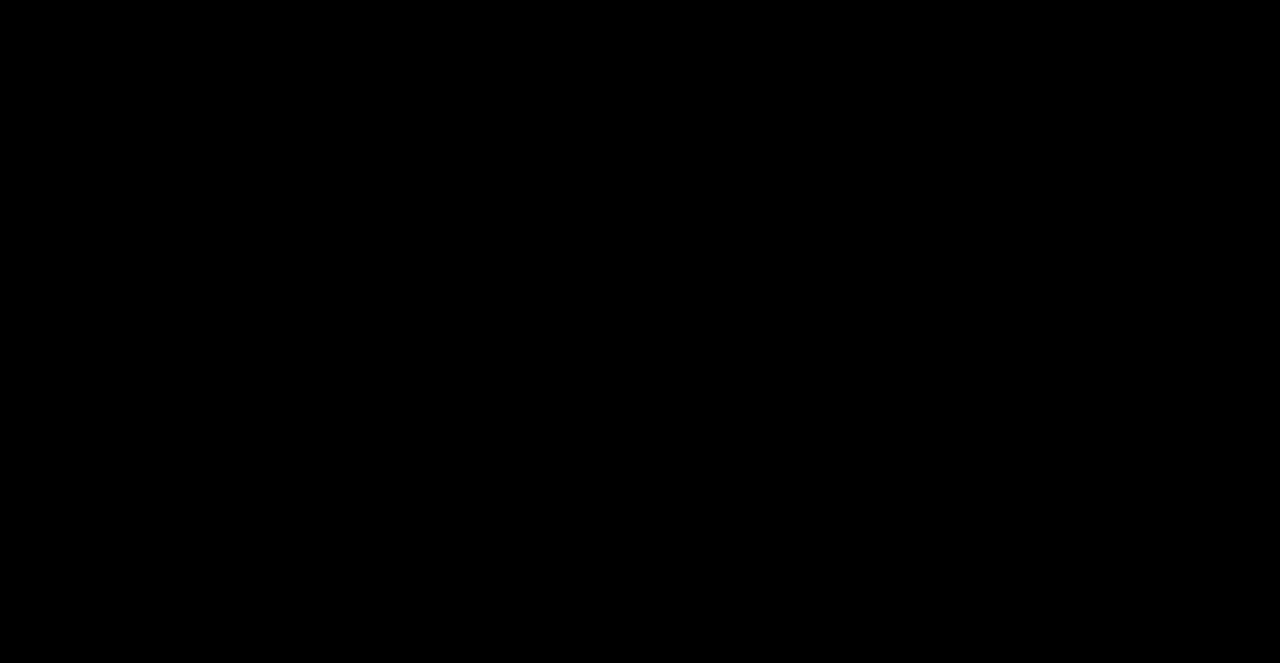
==== commit 0f028ce8: "Add files via upload" ====
--- a/index.html
+++ b/index.html
@@ -1,5 +1,5 @@
 <!DOCTYPE html>
-<html lang="en" data-rj-release="av-final-3">
+<html lang="en" data-rj-release="av-final-4">
 <head>
 <meta charset="utf-8">
 <meta name="viewport" content="width=device-width,initial-scale=1,viewport-fit=cover">
@@ -335,11 +335,12 @@
 <p id="rj-boot-error" hidden style="padding:2rem;font:16px system-ui">Couldn’t start the portfolio. Reload the page or <a style="color:inherit" href="mailto:rjsarkar@icloud.com">email Ranjan Sarkar</a>.</p>
 
 <noscript><main style="margin:8vh auto;max-width:42rem;padding:2rem;font:16px/1.6 system-ui"><h1>Ranjan Sarkar</h1><p>ArtViSiON Production Design · Indore</p><p>Enable JavaScript to browse the films and case studies, or <a style="color:inherit" href="mailto:rjsarkar@icloud.com">get in touch by email</a>.</p><p><a style="color:inherit" href="media/resume.pdf">Download résumé</a></p></main></noscript>
-<script defer src="config.js"></script>
+<script defer src="config.js?v=av-final-4"></script>
+<script defer src="service-plates.js?v=av-final-4"></script>
 <script defer src="intro-player.js?v=av-final-3"></script>
 <script defer src="portfolio-cases.js?v=av-final-3"></script>
 <script defer src="workshop-gallery.js?v=av-final-3"></script>
 <script defer src="workshop-entry.js?v=av-final-3"></script>
-<script defer src="portfolio-boot.js?v=av-final-3"></script>
+<script defer src="portfolio-boot.js?v=av-final-4"></script>
 </body>
 </html>
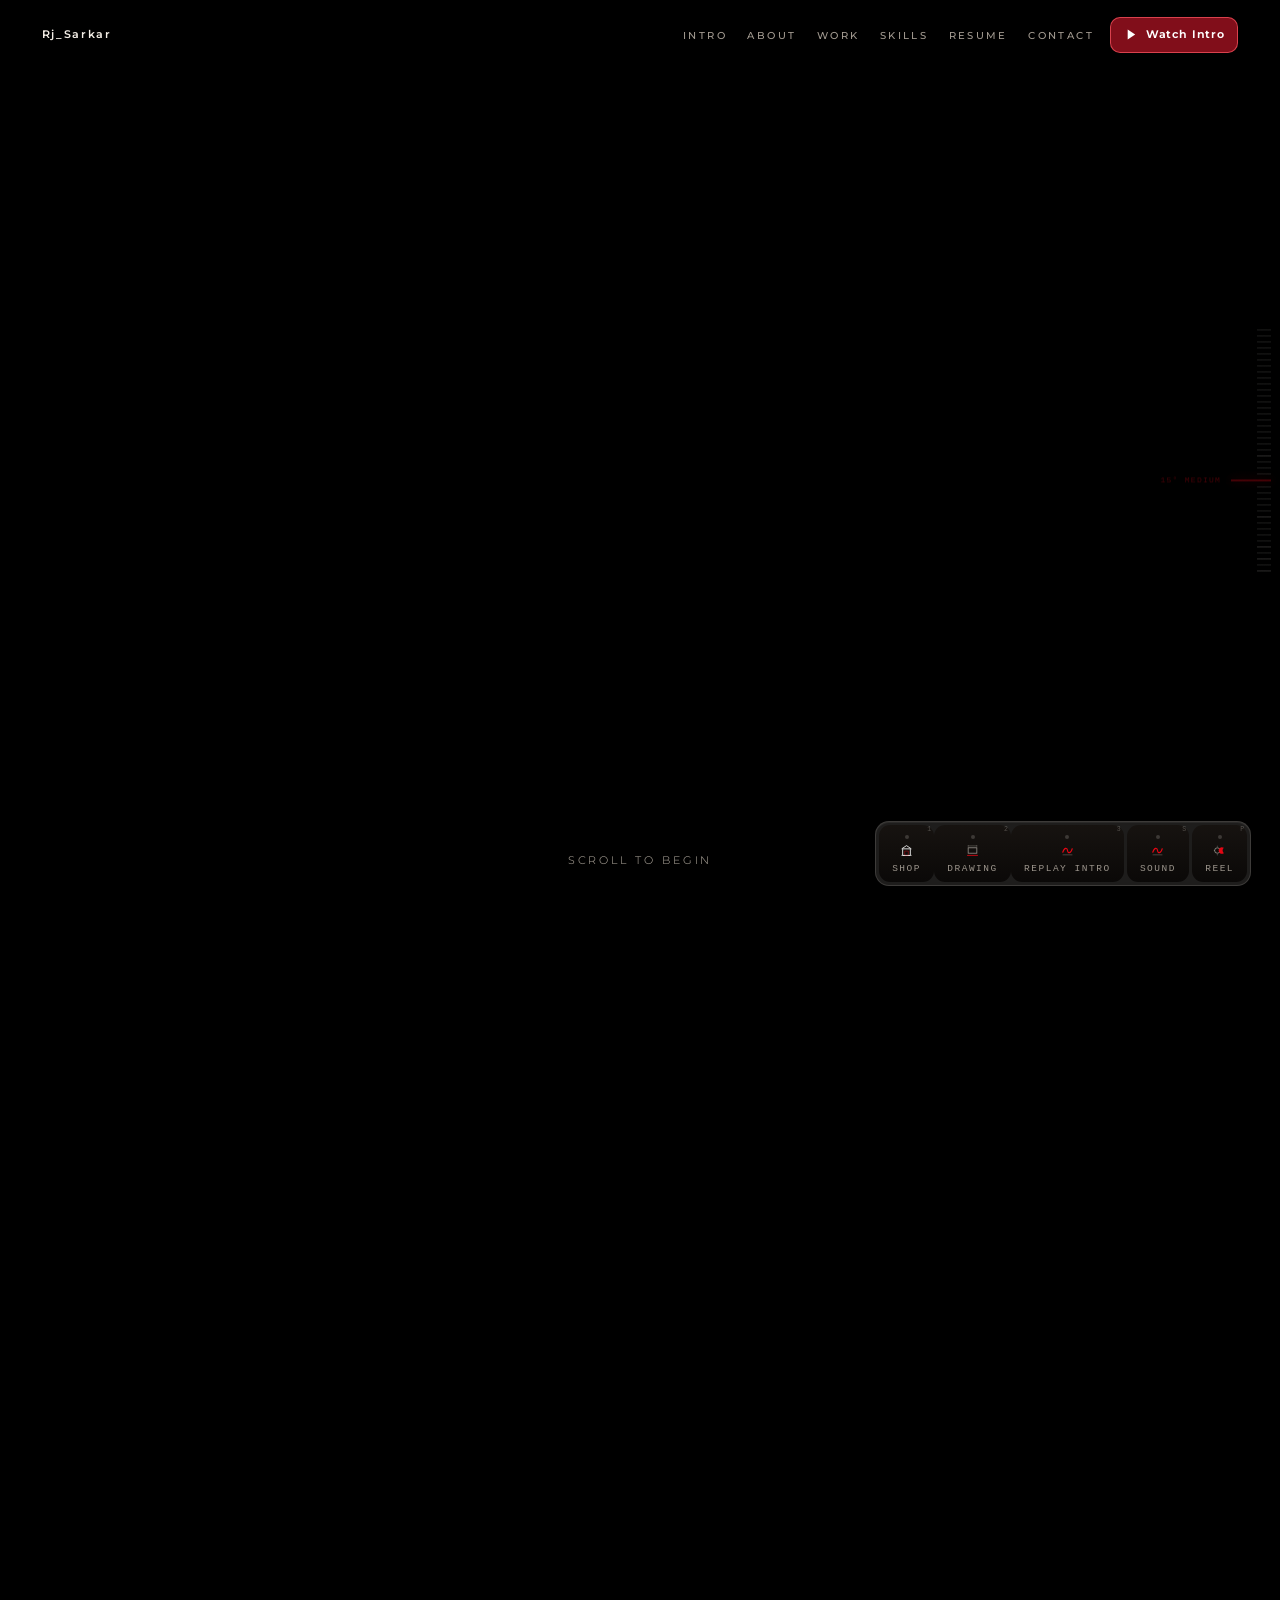
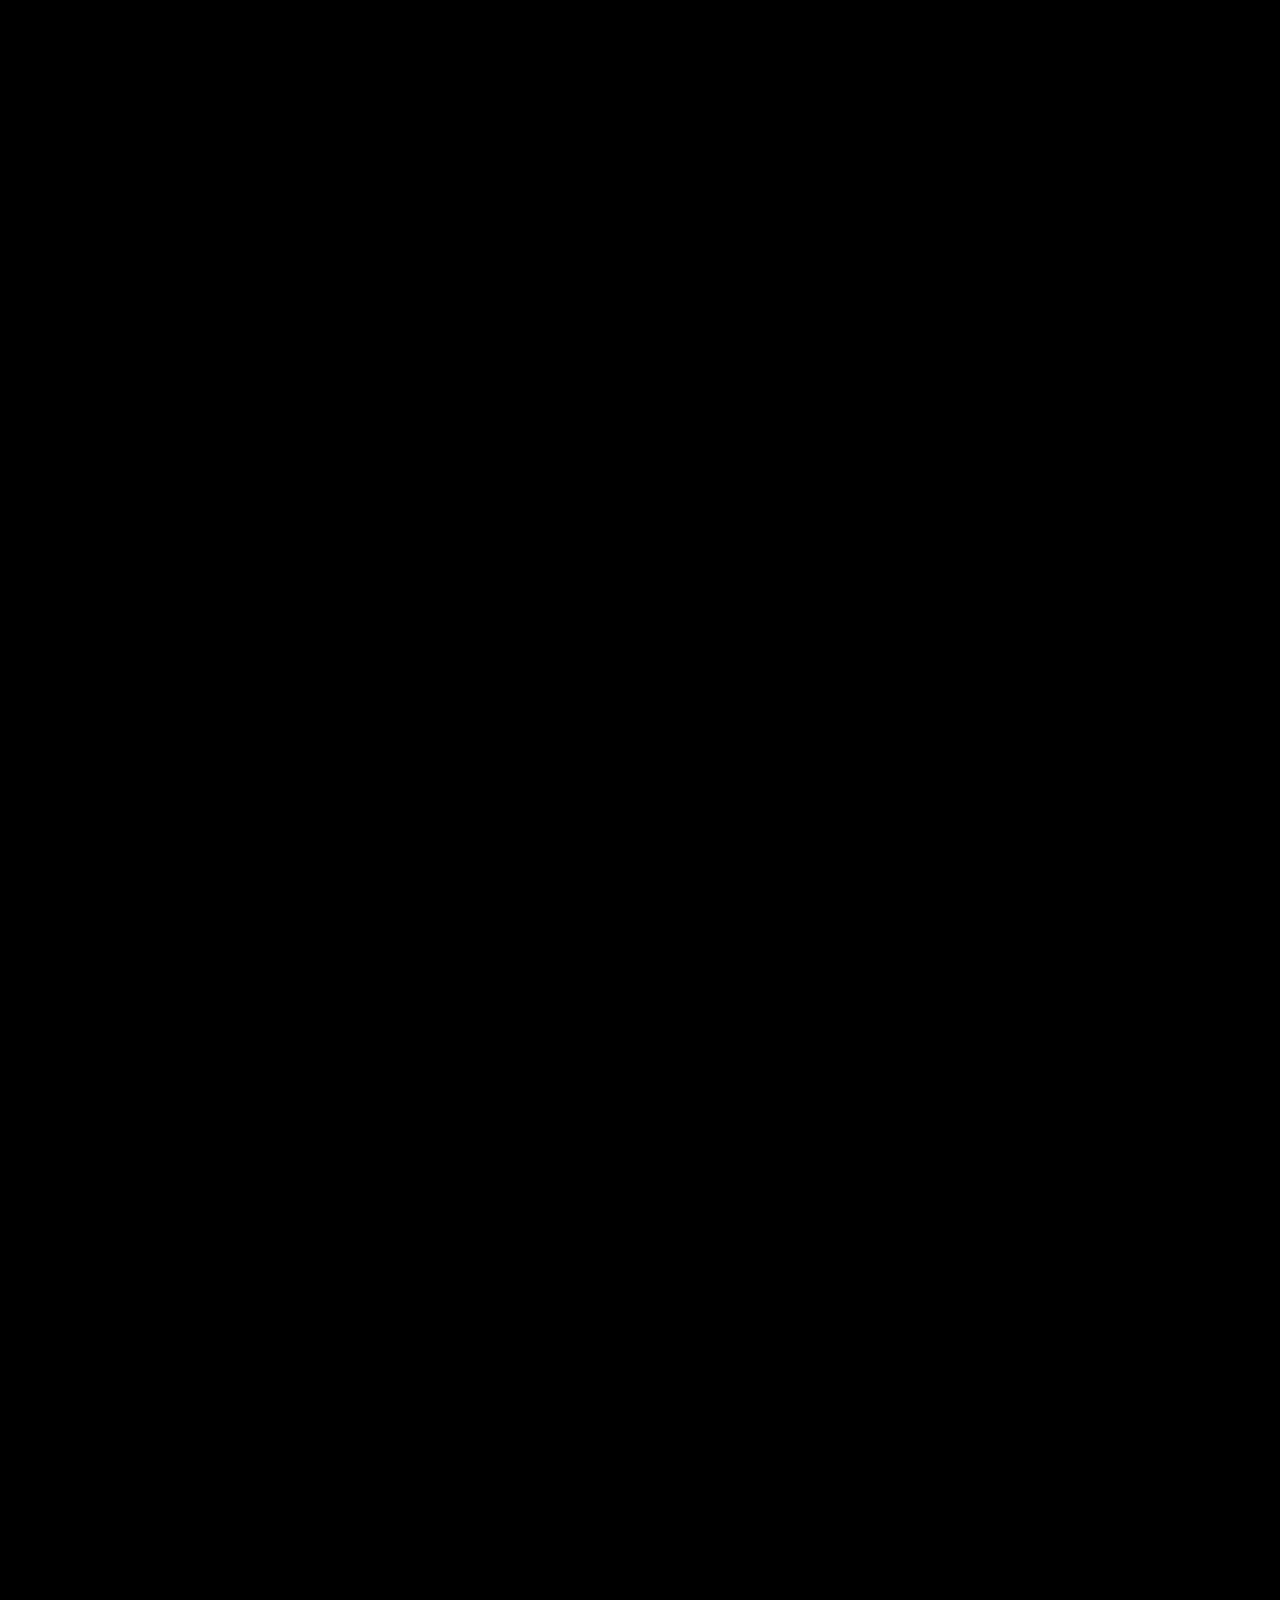
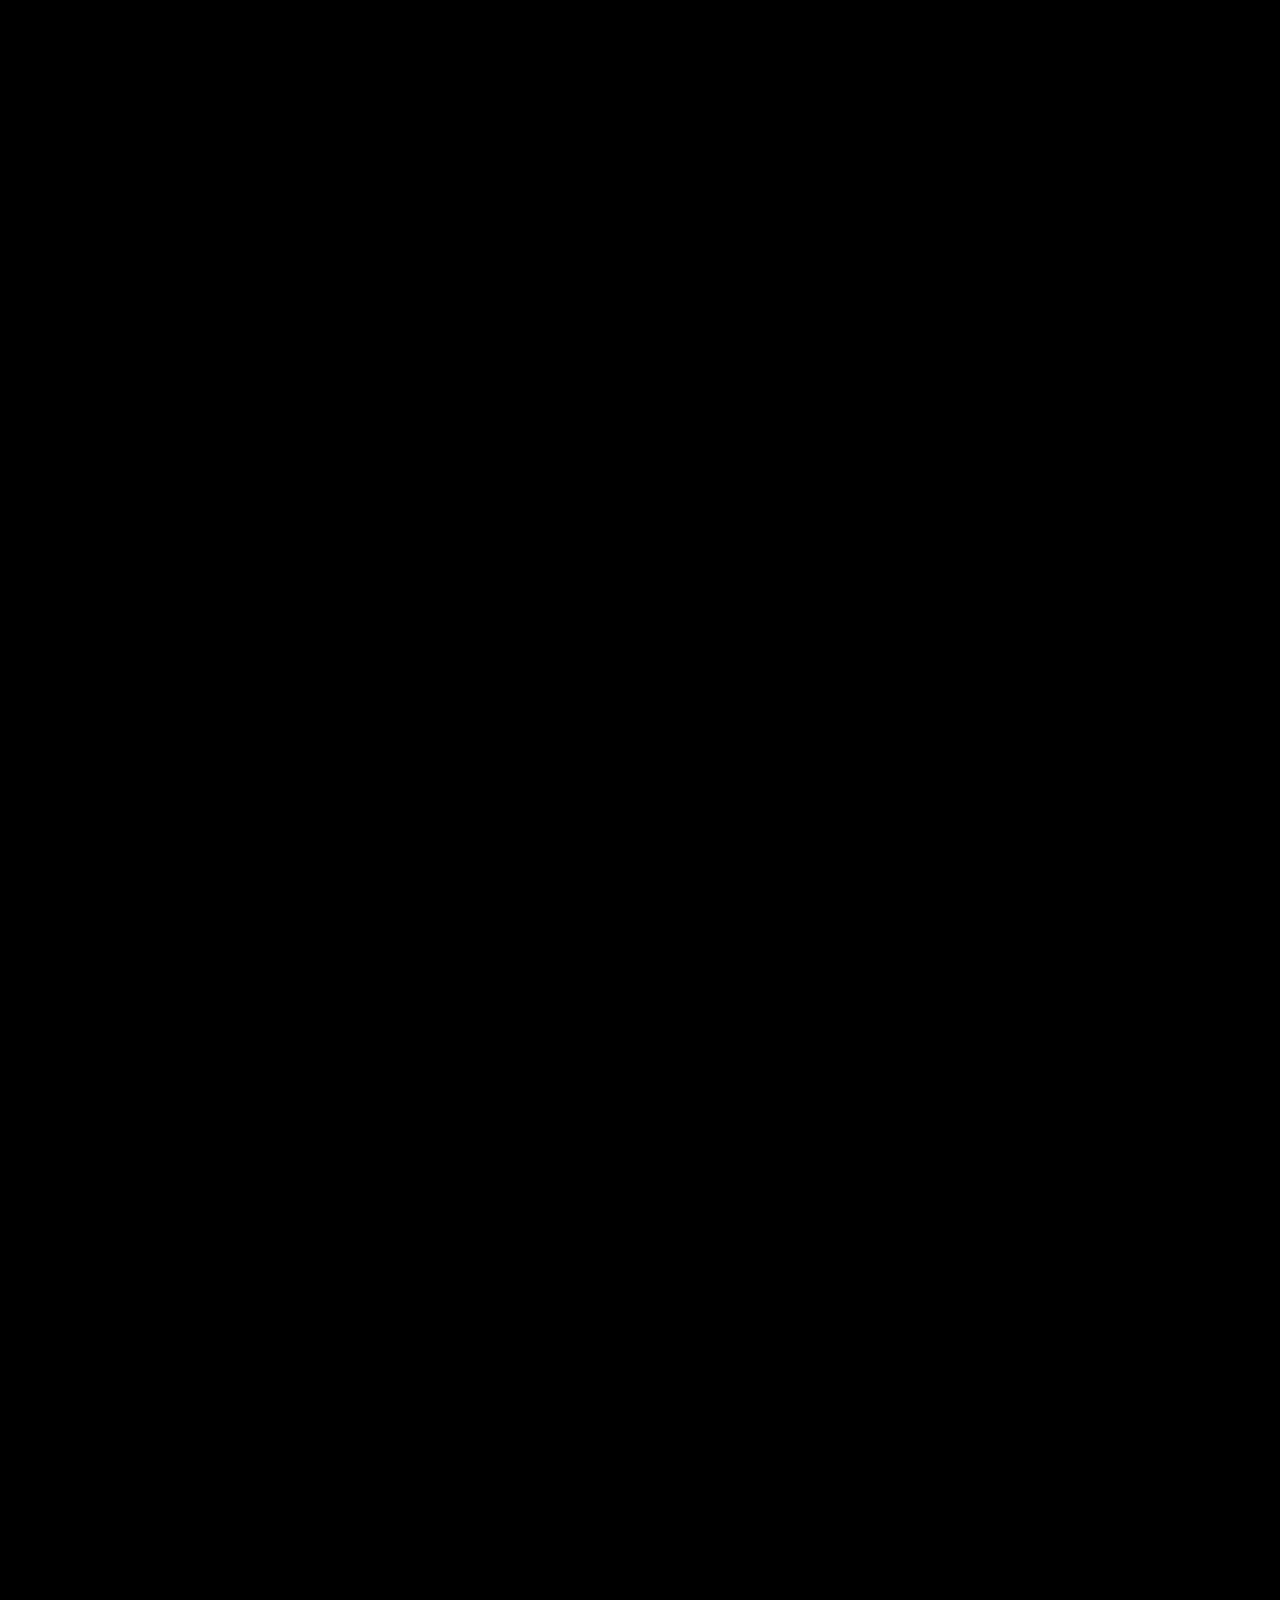
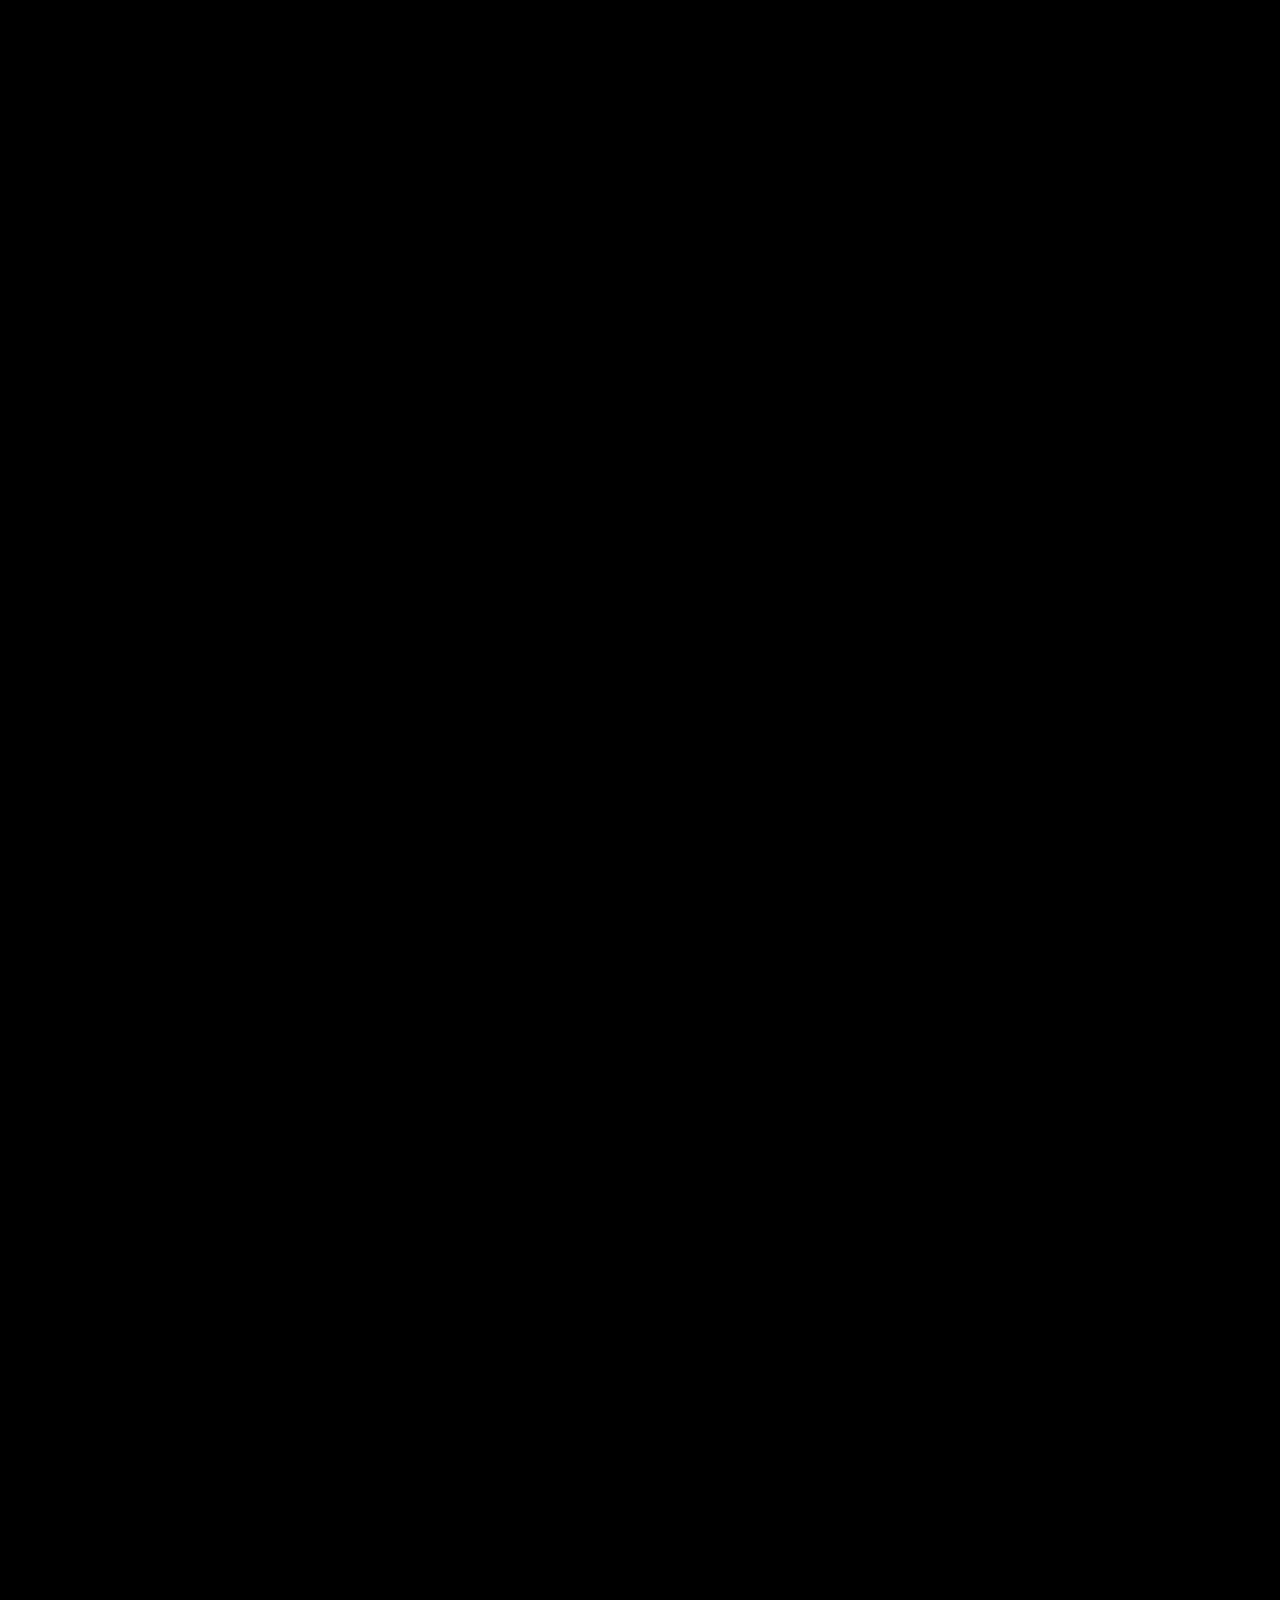
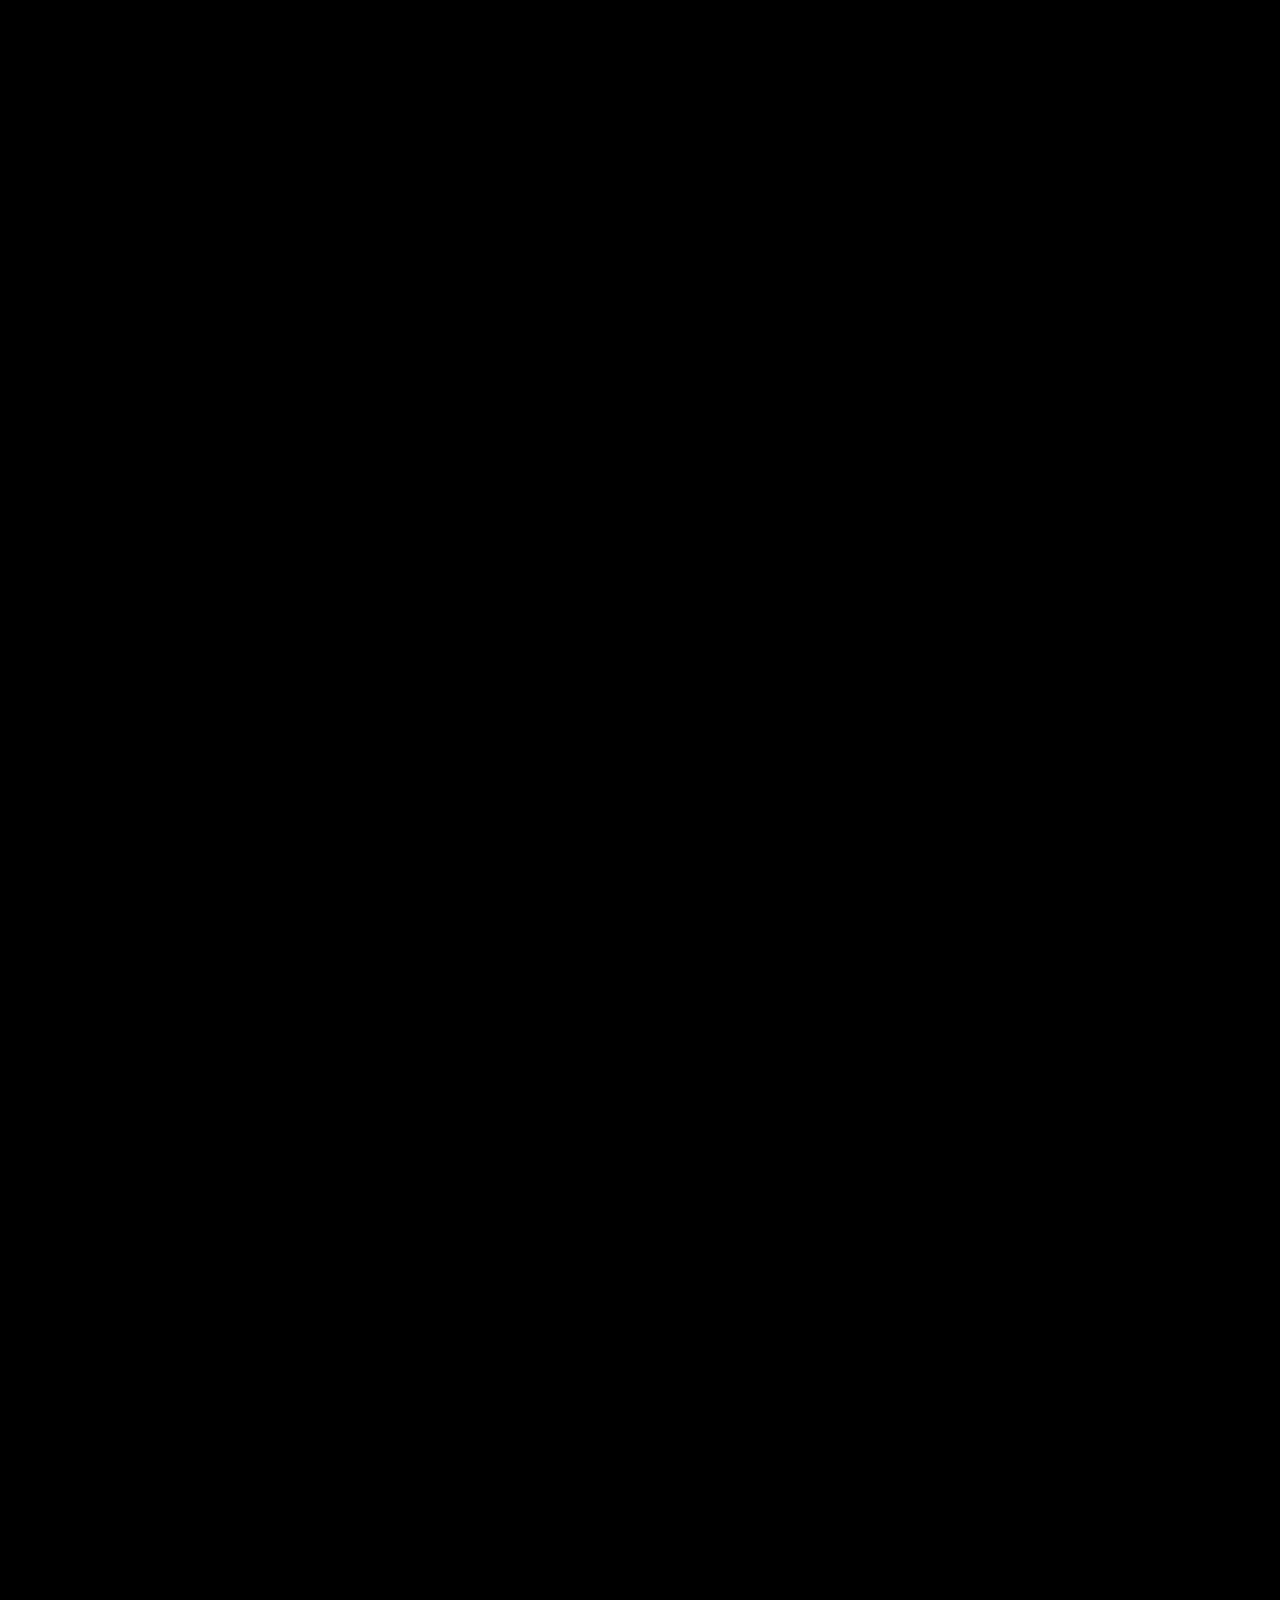
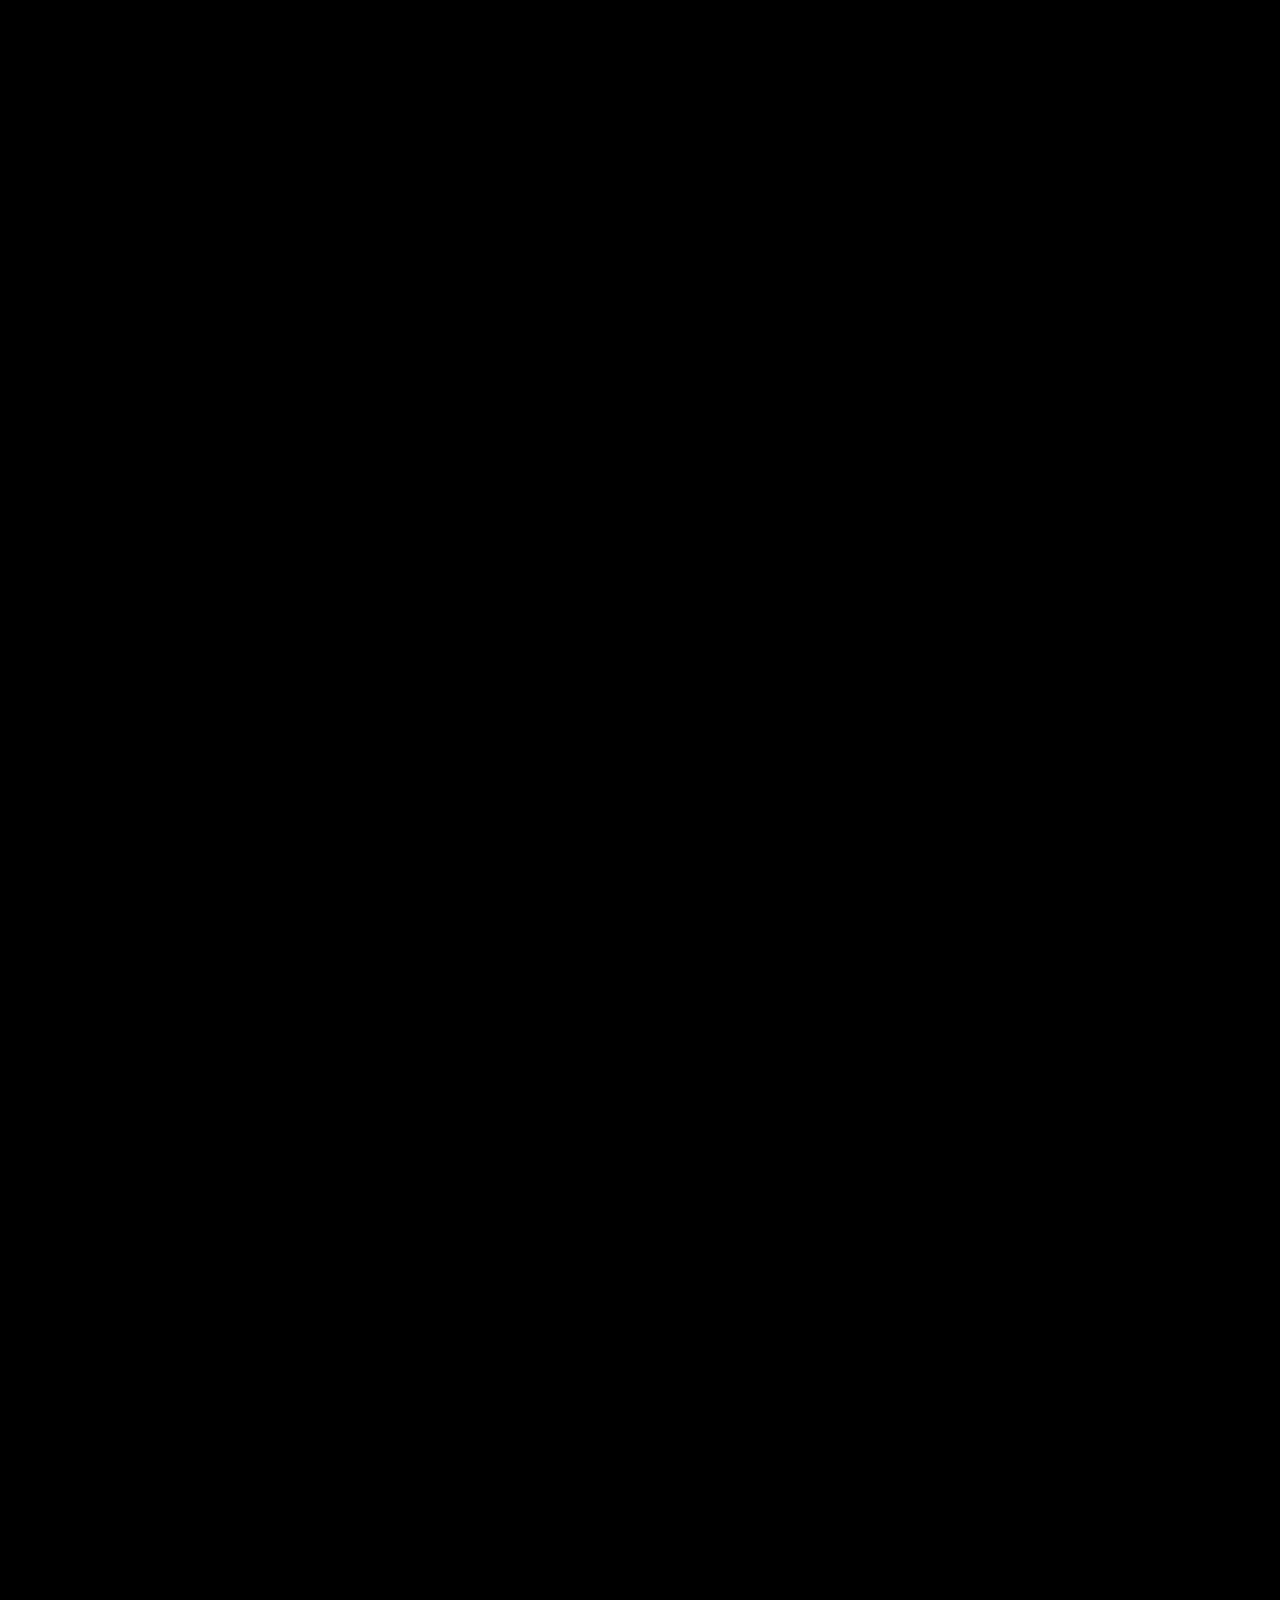
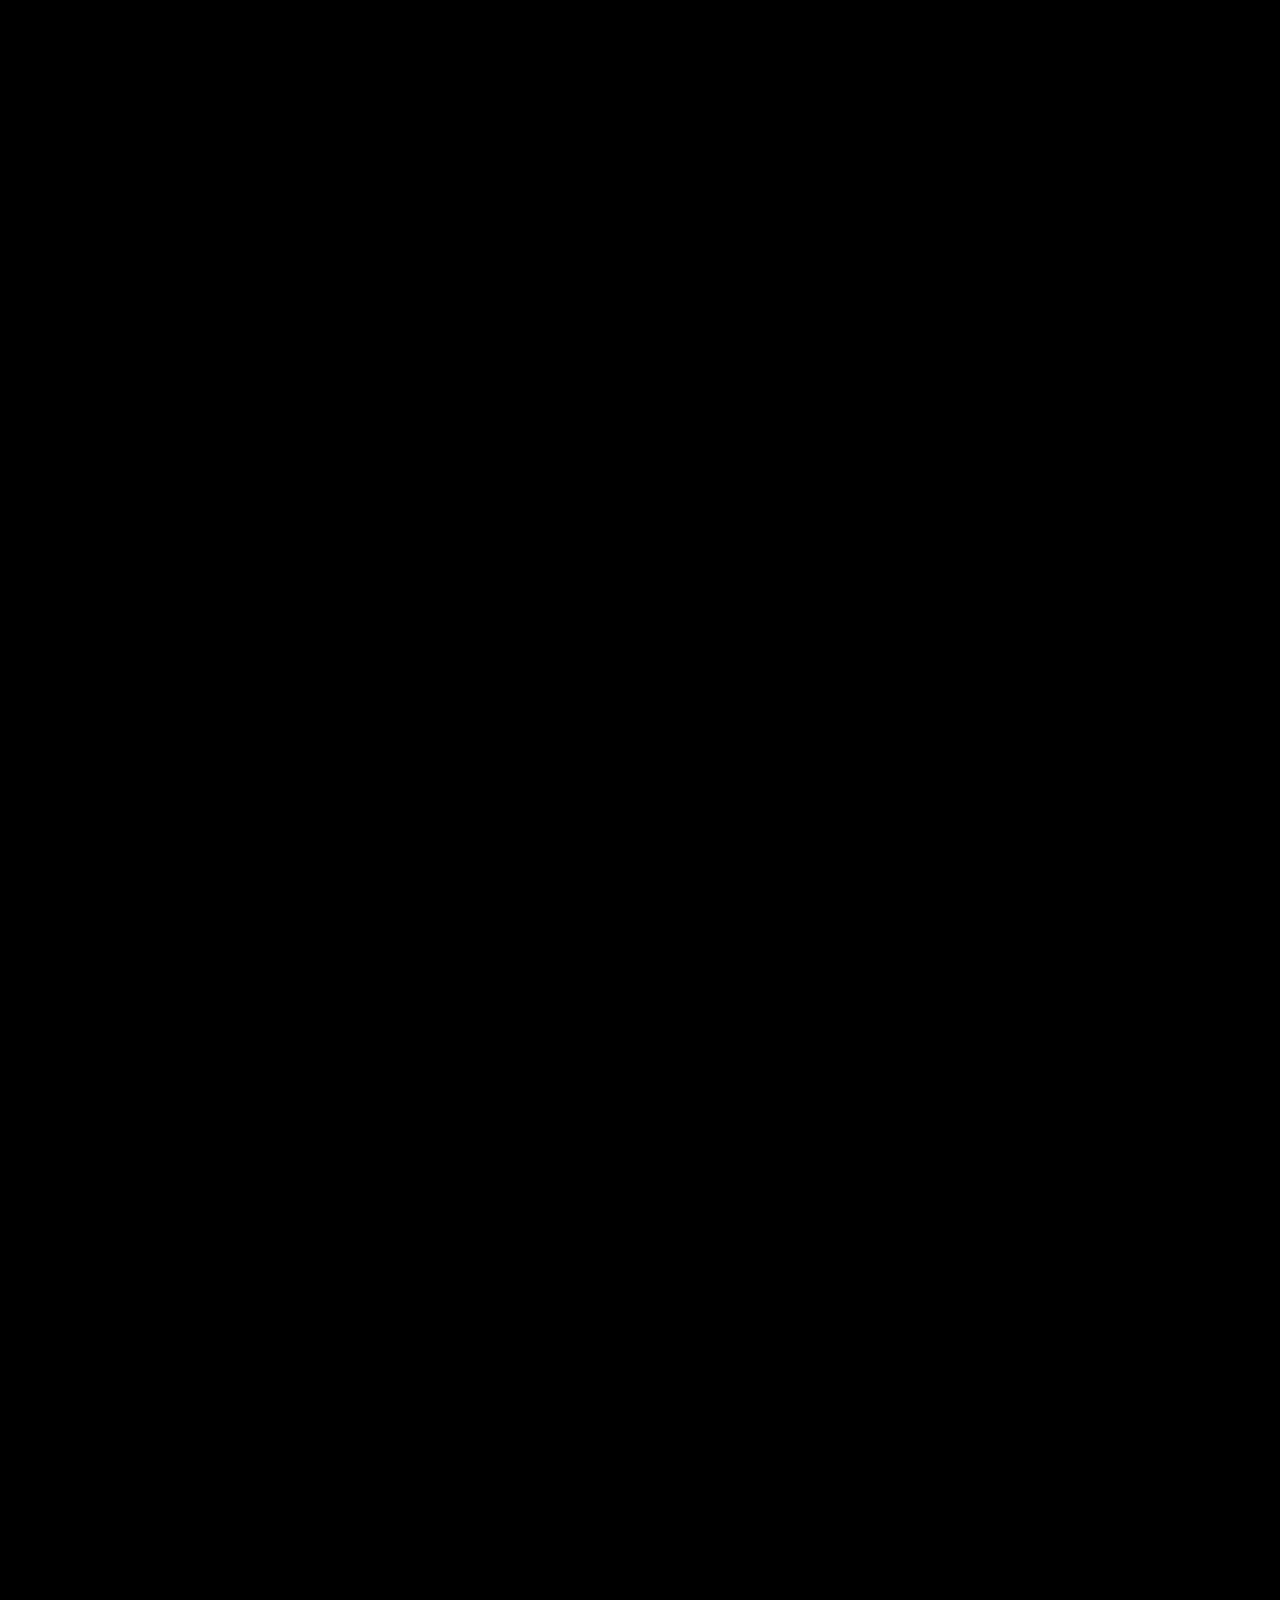
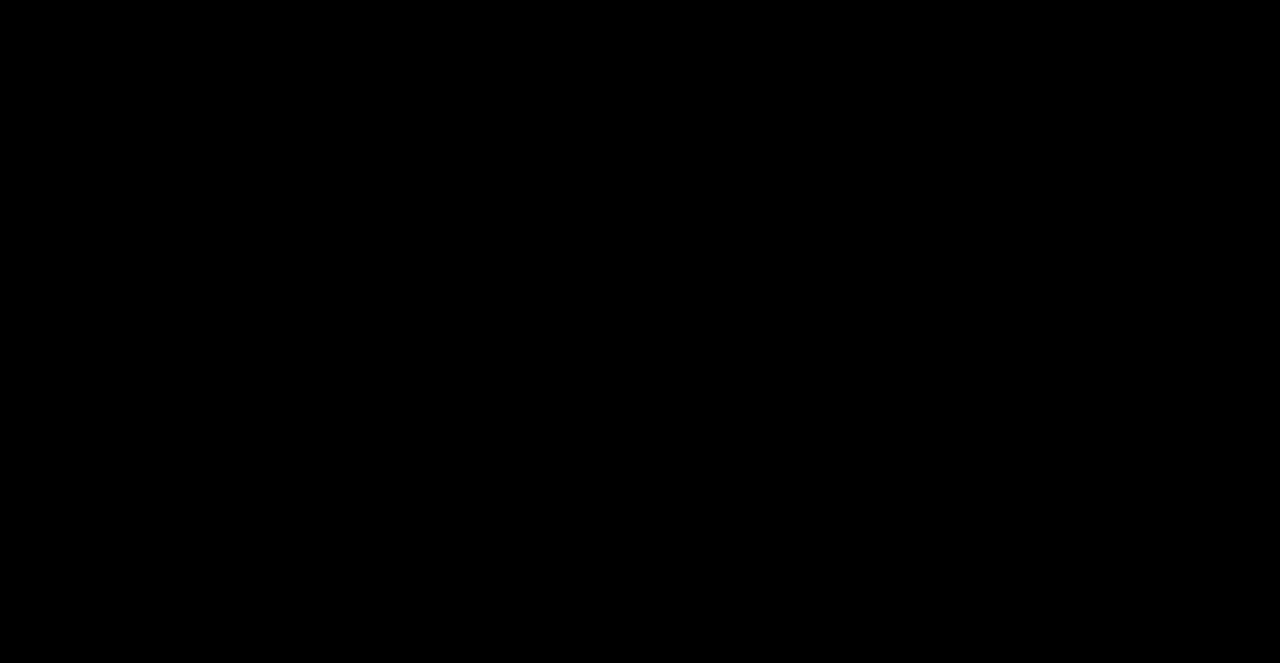
==== commit bd973033: "Add files via upload" ====
--- a/index.html
+++ b/index.html
@@ -1,5 +1,5 @@
 <!DOCTYPE html>
-<html lang="en" data-rj-release="av-final-4">
+<html lang="en" data-rj-release="av-final-5">
 <head>
 <meta charset="utf-8">
 <meta name="viewport" content="width=device-width,initial-scale=1,viewport-fit=cover">
@@ -178,8 +178,12 @@
 <section class="sec" id="s-resume"><div class="inner"><div class="paper">
   <div class="eyebrow">04 — Résumé</div>
   <h3>Experience</h3><div id="rExp"></div>
-  <h3>Education &amp; earlier</h3><div id="rEdu"></div>
   <a class="dl" id="rDl" href="#" download>Download résumé ↓</a>
+  <div class="dl-group">
+    <a class="dl dl-alt" href="https://drive.google.com/uc?export=download&amp;id=1TWtGa5bRPs5C4sbxI5YDWgn31OWbwNq7" target="_blank" rel="noopener">2015–2024 Job Experience · Mobile Portfolio ↓</a>
+    <a class="dl dl-alt" href="https://drive.google.com/uc?export=download&amp;id=1QYb-_E0tlDq_3F5yMnijuTuCVgbPoyZi" target="_blank" rel="noopener">2015–2024 Job Experience · Desktop PPT Portfolio ↓</a>
+    <a class="dl dl-wa" href="https://wa.me/919009001551?text=Hi%20Ranjan%2C%20I%20want%20to%20provide%20new%20work%20for%20ArtViSiON%20Freelancing%20Services." target="_blank" rel="noopener">Now ∞ ArtViSiON Freelancing Services Portfolio ↗</a>
+  </div>
 </div></div></section>
 
 <section class="sec" id="s-contact"><div class="inner">
@@ -234,6 +238,14 @@
         <button class="m-btn m-secondary" type="button" data-m-intro aria-haspopup="dialog" aria-controls="m-film"><svg aria-hidden="true"><use href="#mi-play"/></svg> Watch Intro</button>
       </div>
     </div>
+    <div class="m-character" id="m-character">
+      <button type="button" class="m-character-stage" id="m-char-stage" aria-label="Replay Ranjan Sarkar character animation">
+        <img id="m-char-img" src="media/frames/x2_front_m.webp" width="720" height="960" alt="Ranjan Sarkar animated character — 360 degree turn, jump and wave" fetchpriority="high" decoding="async">
+        <span class="m-character-badge"><i></i> LIVE · 360°</span>
+        <span class="m-character-angle" id="m-char-angle">0° front</span>
+      </button>
+      <p class="m-character-cap"><strong>Myself — Ranjan Sarkar</strong><span>360° turn · jump · wave — tap character to replay</span></p>
+    </div>
     <button class="m-cover" type="button" data-m-intro aria-label="Watch the ArtViSiON Intro" data-intro-cover aria-haspopup="dialog" aria-controls="m-film">
       <img src="media/artvision-mobile/working-line-cover.webp" width="1120" height="674" alt="" fetchpriority="high" decoding="async">
       <span class="m-cover-copy"><span class="m-cover-label"><i></i> STUDIO FILM</span><strong>The<br>Working Line</strong><span class="m-cover-time"><i><svg aria-hidden="true"><use href="#mi-play"/></svg></i> <span data-intro-duration></span></span></span>
@@ -257,8 +269,12 @@
     <section class="m-info" aria-labelledby="m-exp-title">
       <div class="m-section-head"><div><p class="m-kicker">On site &amp; in studio</p><h2 id="m-exp-title">Experience</h2></div></div>
       <div id="m-experience" class="m-timeline"></div>
-      <details class="m-details"><summary>Education &amp; earlier <svg aria-hidden="true"><use href="#mi-down"/></svg></summary><div id="m-education" class="m-timeline"></div></details>
       <a id="m-resume" class="m-btn m-secondary m-resume" href="media/resume.pdf" download>Download résumé <svg aria-hidden="true"><use href="#mi-download"/></svg></a>
+      <div class="m-resume-extra">
+        <a class="m-btn m-secondary" href="https://drive.google.com/uc?export=download&amp;id=1TWtGa5bRPs5C4sbxI5YDWgn31OWbwNq7" target="_blank" rel="noopener">2015–2024 Job Experience · Mobile Portfolio <svg aria-hidden="true"><use href="#mi-download"/></svg></a>
+        <a class="m-btn m-secondary" href="https://drive.google.com/uc?export=download&amp;id=1QYb-_E0tlDq_3F5yMnijuTuCVgbPoyZi" target="_blank" rel="noopener">2015–2024 Job Experience · Desktop PPT Portfolio <svg aria-hidden="true"><use href="#mi-download"/></svg></a>
+        <a class="m-btn m-resume-wa" href="https://wa.me/919009001551?text=Hi%20Ranjan%2C%20I%20want%20to%20provide%20new%20work%20for%20ArtViSiON%20Freelancing%20Services." target="_blank" rel="noopener">Now ∞ ArtViSiON Freelancing Services Portfolio <svg aria-hidden="true"><use href="#mi-out"/></svg></a>
+      </div>
     </section>
     <section class="m-info" aria-labelledby="m-skills-title"><div class="m-section-head"><div><p class="m-kicker">Drawing board to dispatch</p><h2 id="m-skills-title">Capabilities</h2></div></div><ul id="m-skills" class="m-chips"></ul></section>
   </section>
@@ -335,12 +351,12 @@
 <p id="rj-boot-error" hidden style="padding:2rem;font:16px system-ui">Couldn’t start the portfolio. Reload the page or <a style="color:inherit" href="mailto:rjsarkar@icloud.com">email Ranjan Sarkar</a>.</p>
 
 <noscript><main style="margin:8vh auto;max-width:42rem;padding:2rem;font:16px/1.6 system-ui"><h1>Ranjan Sarkar</h1><p>ArtViSiON Production Design · Indore</p><p>Enable JavaScript to browse the films and case studies, or <a style="color:inherit" href="mailto:rjsarkar@icloud.com">get in touch by email</a>.</p><p><a style="color:inherit" href="media/resume.pdf">Download résumé</a></p></main></noscript>
-<script defer src="config.js?v=av-final-4"></script>
-<script defer src="service-plates.js?v=av-final-4"></script>
-<script defer src="intro-player.js?v=av-final-3"></script>
-<script defer src="portfolio-cases.js?v=av-final-3"></script>
-<script defer src="workshop-gallery.js?v=av-final-3"></script>
-<script defer src="workshop-entry.js?v=av-final-3"></script>
-<script defer src="portfolio-boot.js?v=av-final-4"></script>
+<script defer src="config.js?v=av-final-5"></script>
+<script defer src="service-plates.js?v=av-final-5"></script>
+<script defer src="intro-player.js?v=av-final-5"></script>
+<script defer src="portfolio-cases.js?v=av-final-5"></script>
+<script defer src="workshop-gallery.js?v=av-final-5"></script>
+<script defer src="workshop-entry.js?v=av-final-5"></script>
+<script defer src="portfolio-boot.js?v=av-final-5"></script>
 </body>
 </html>
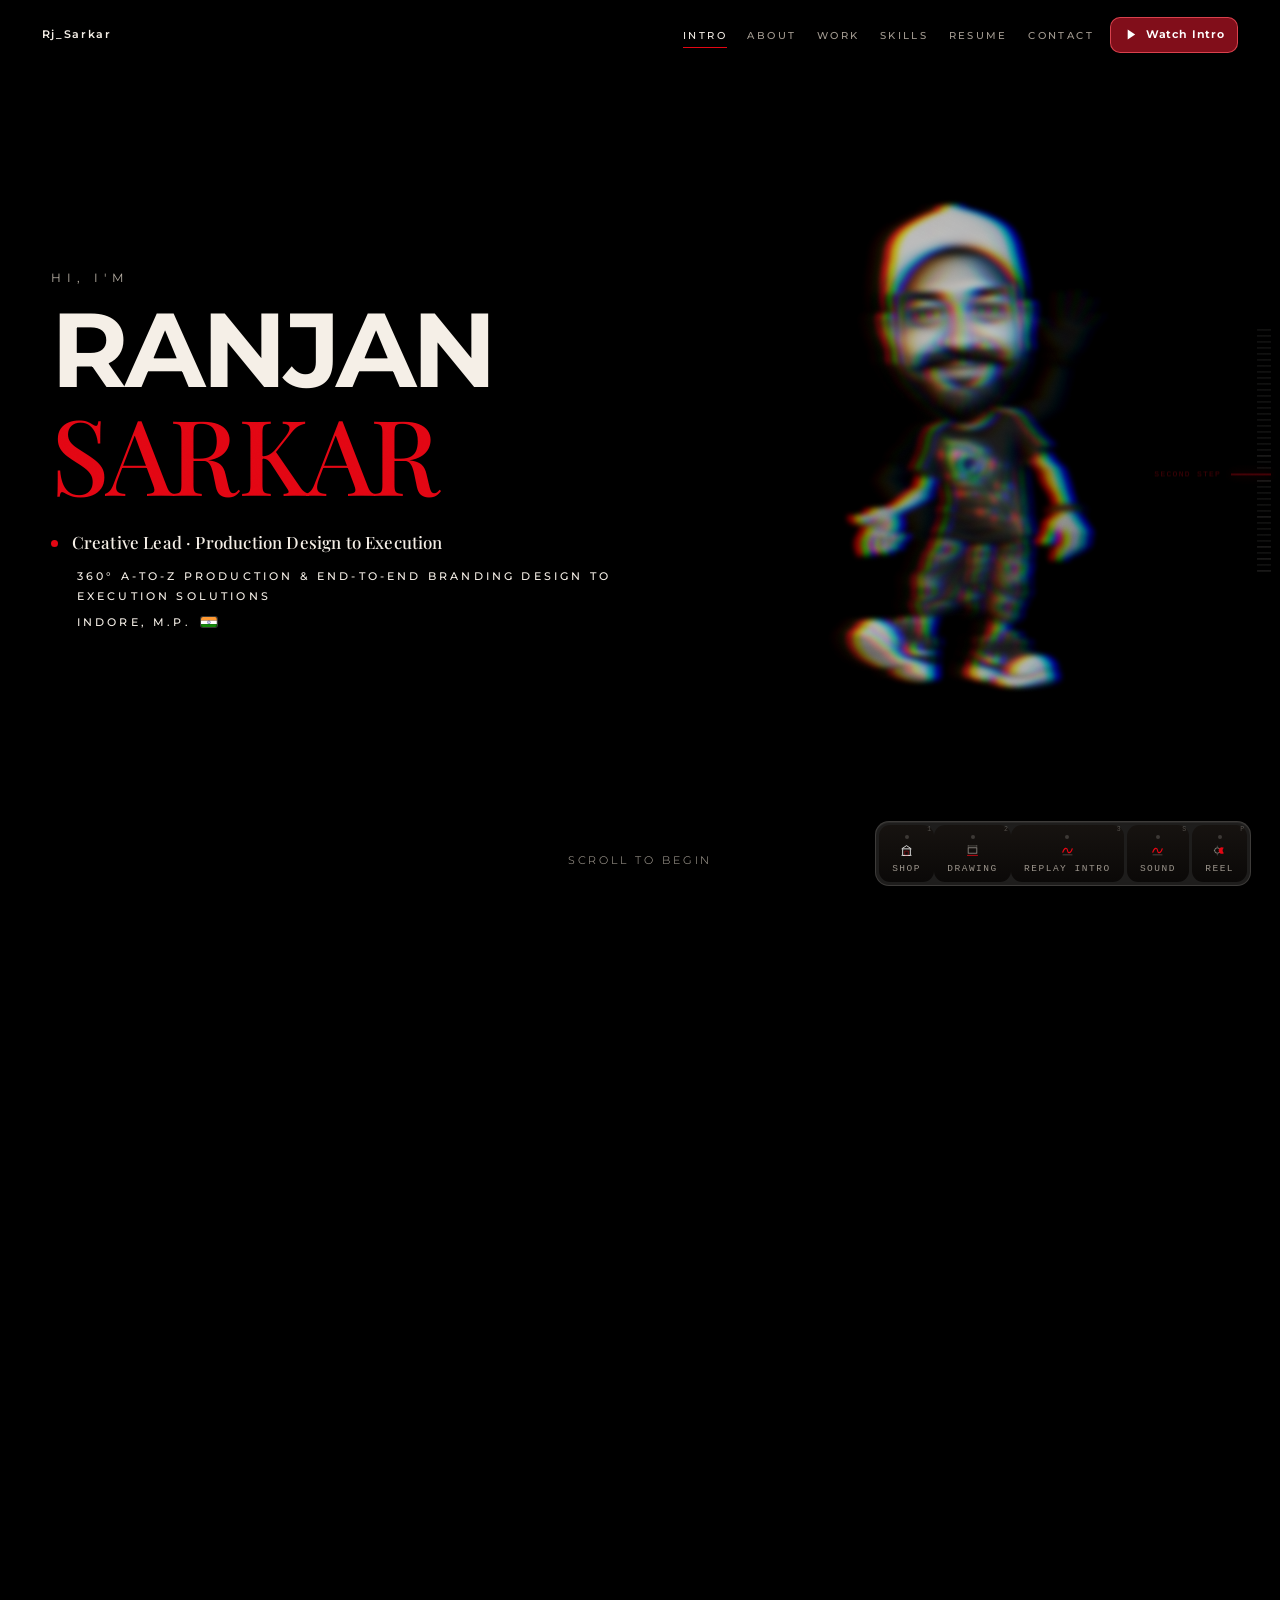
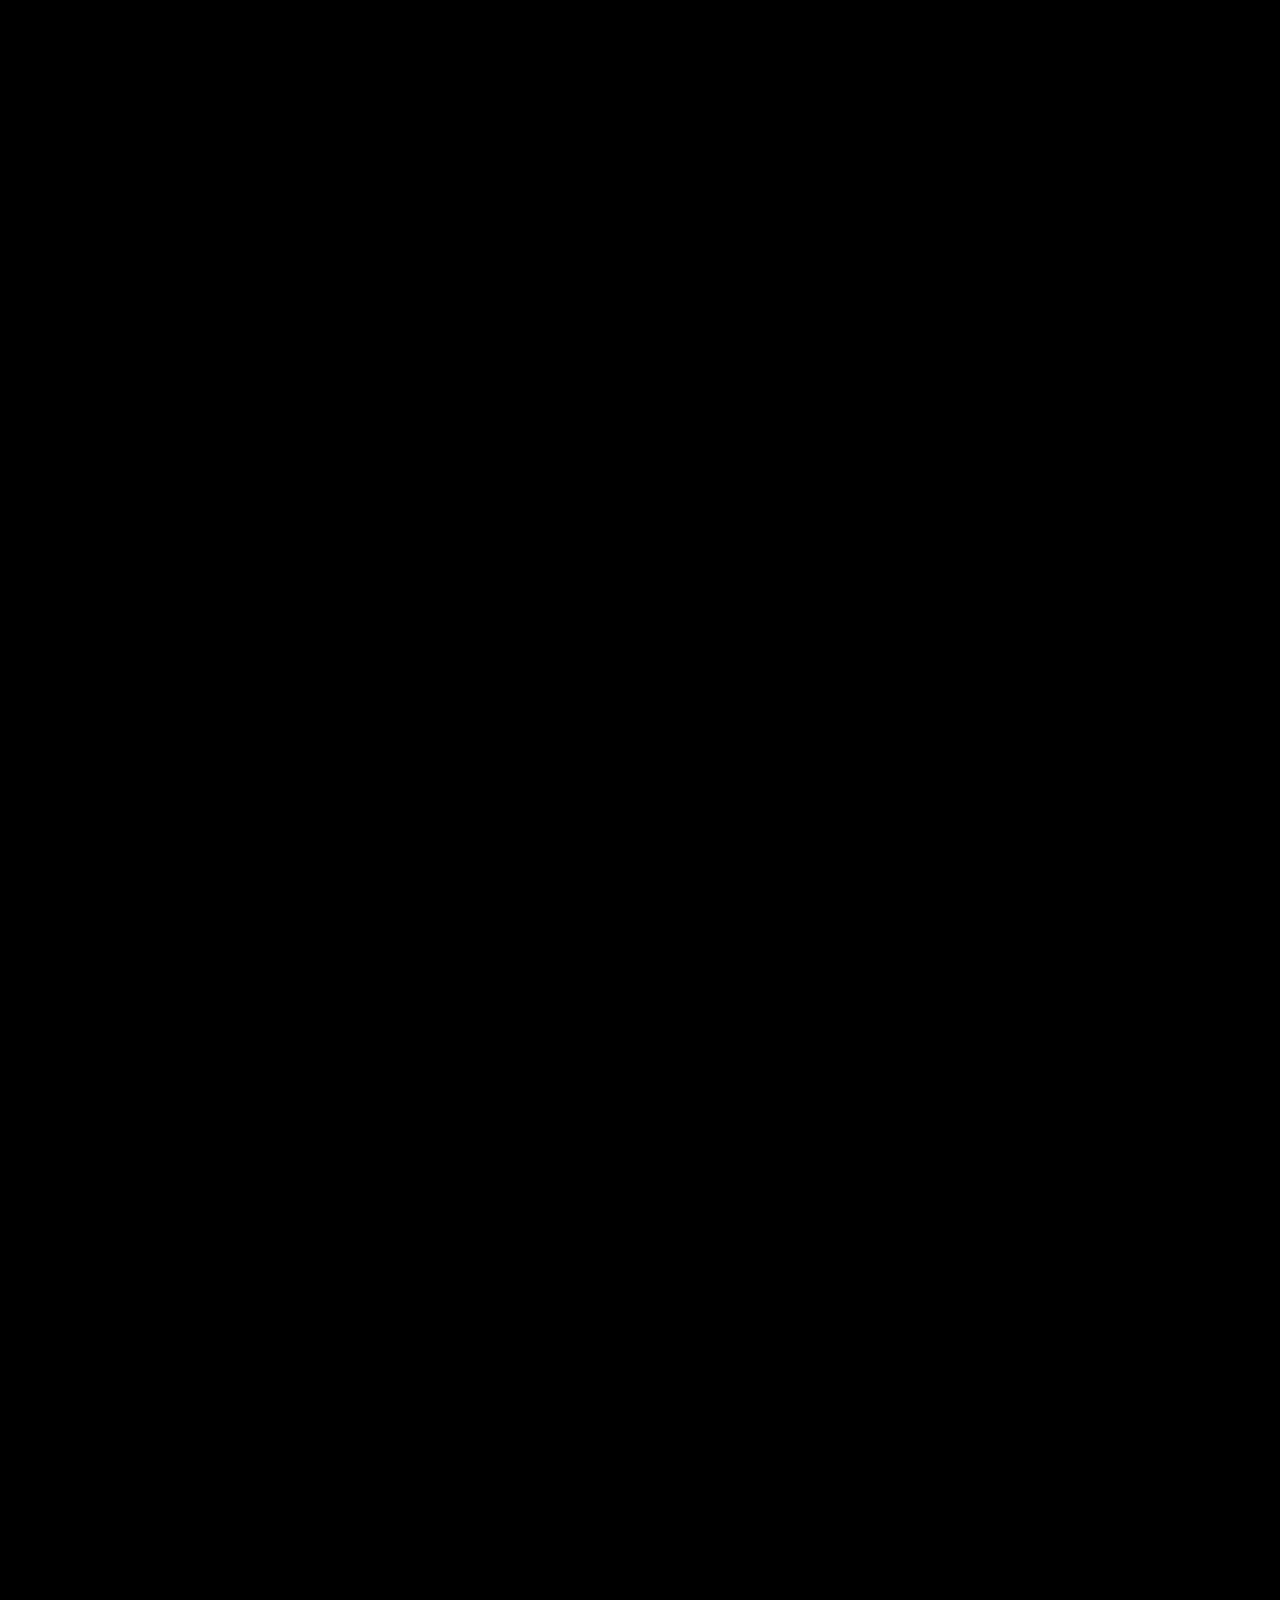
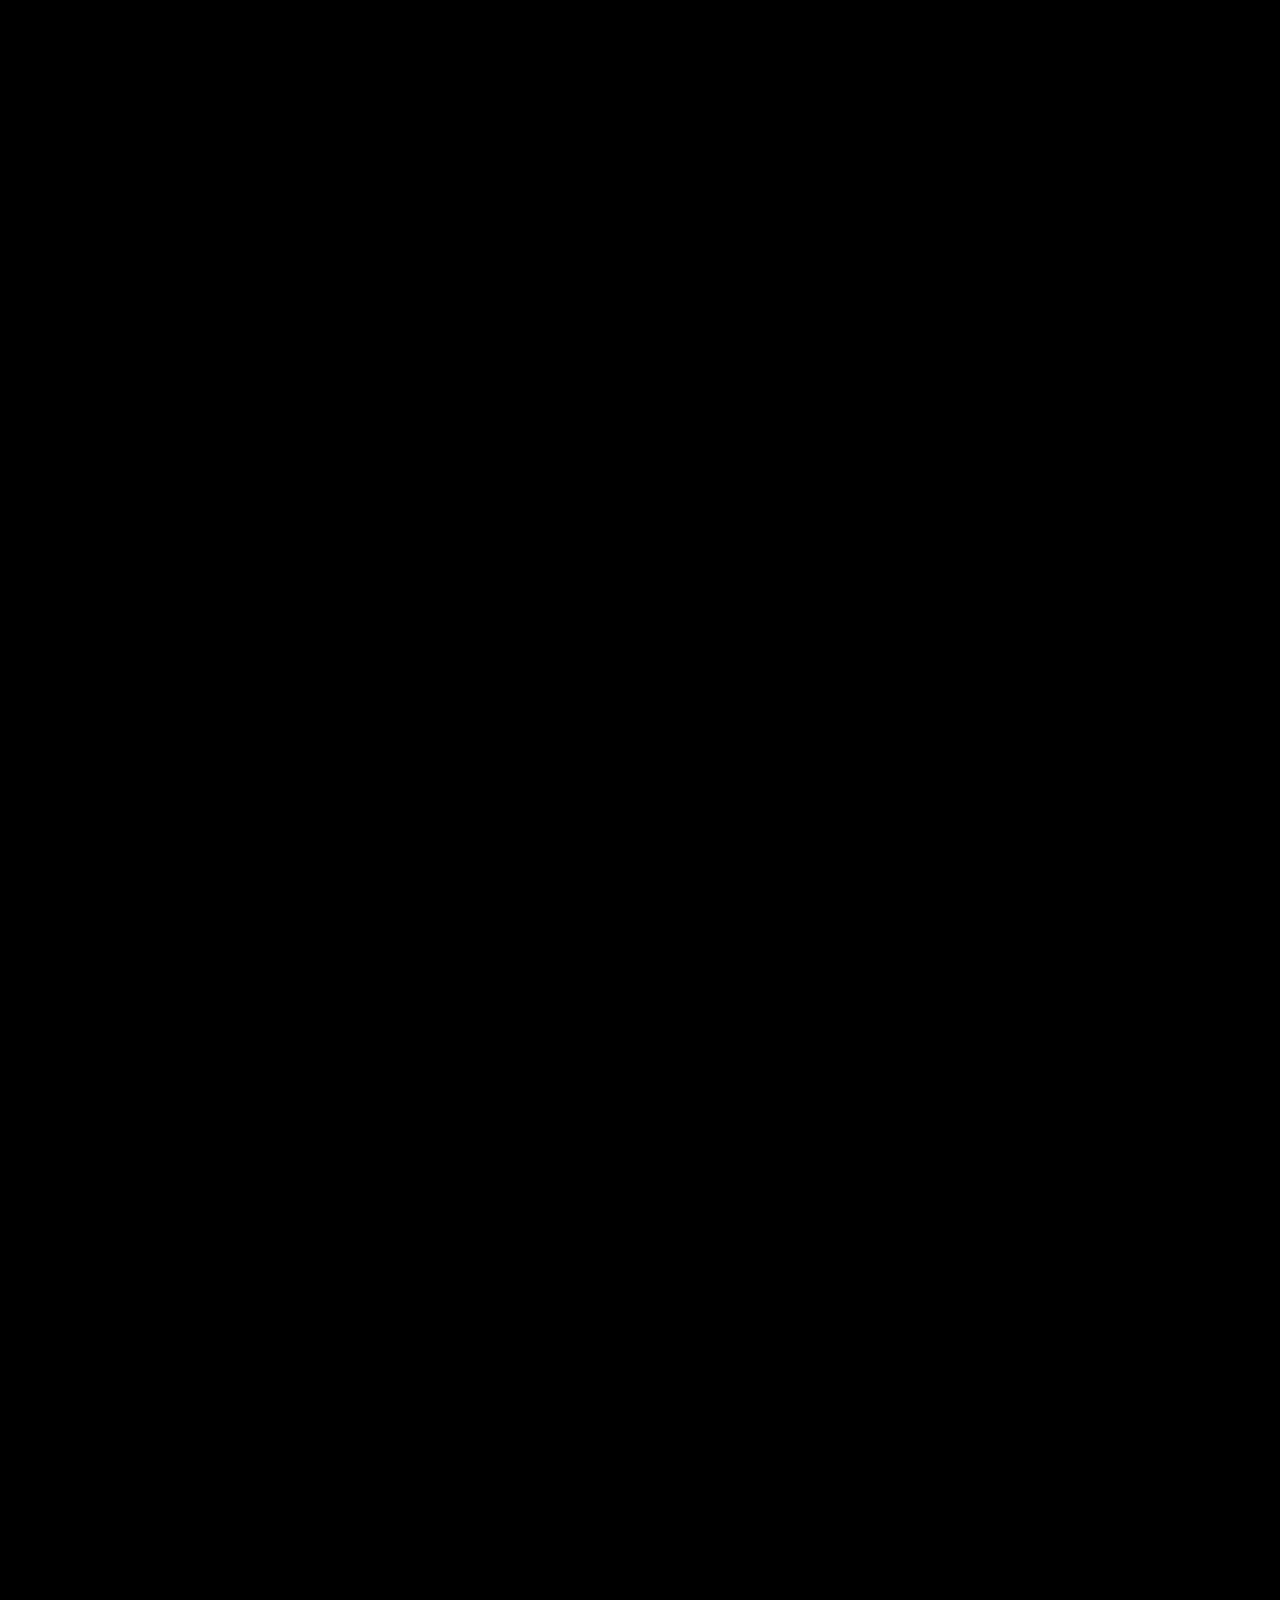
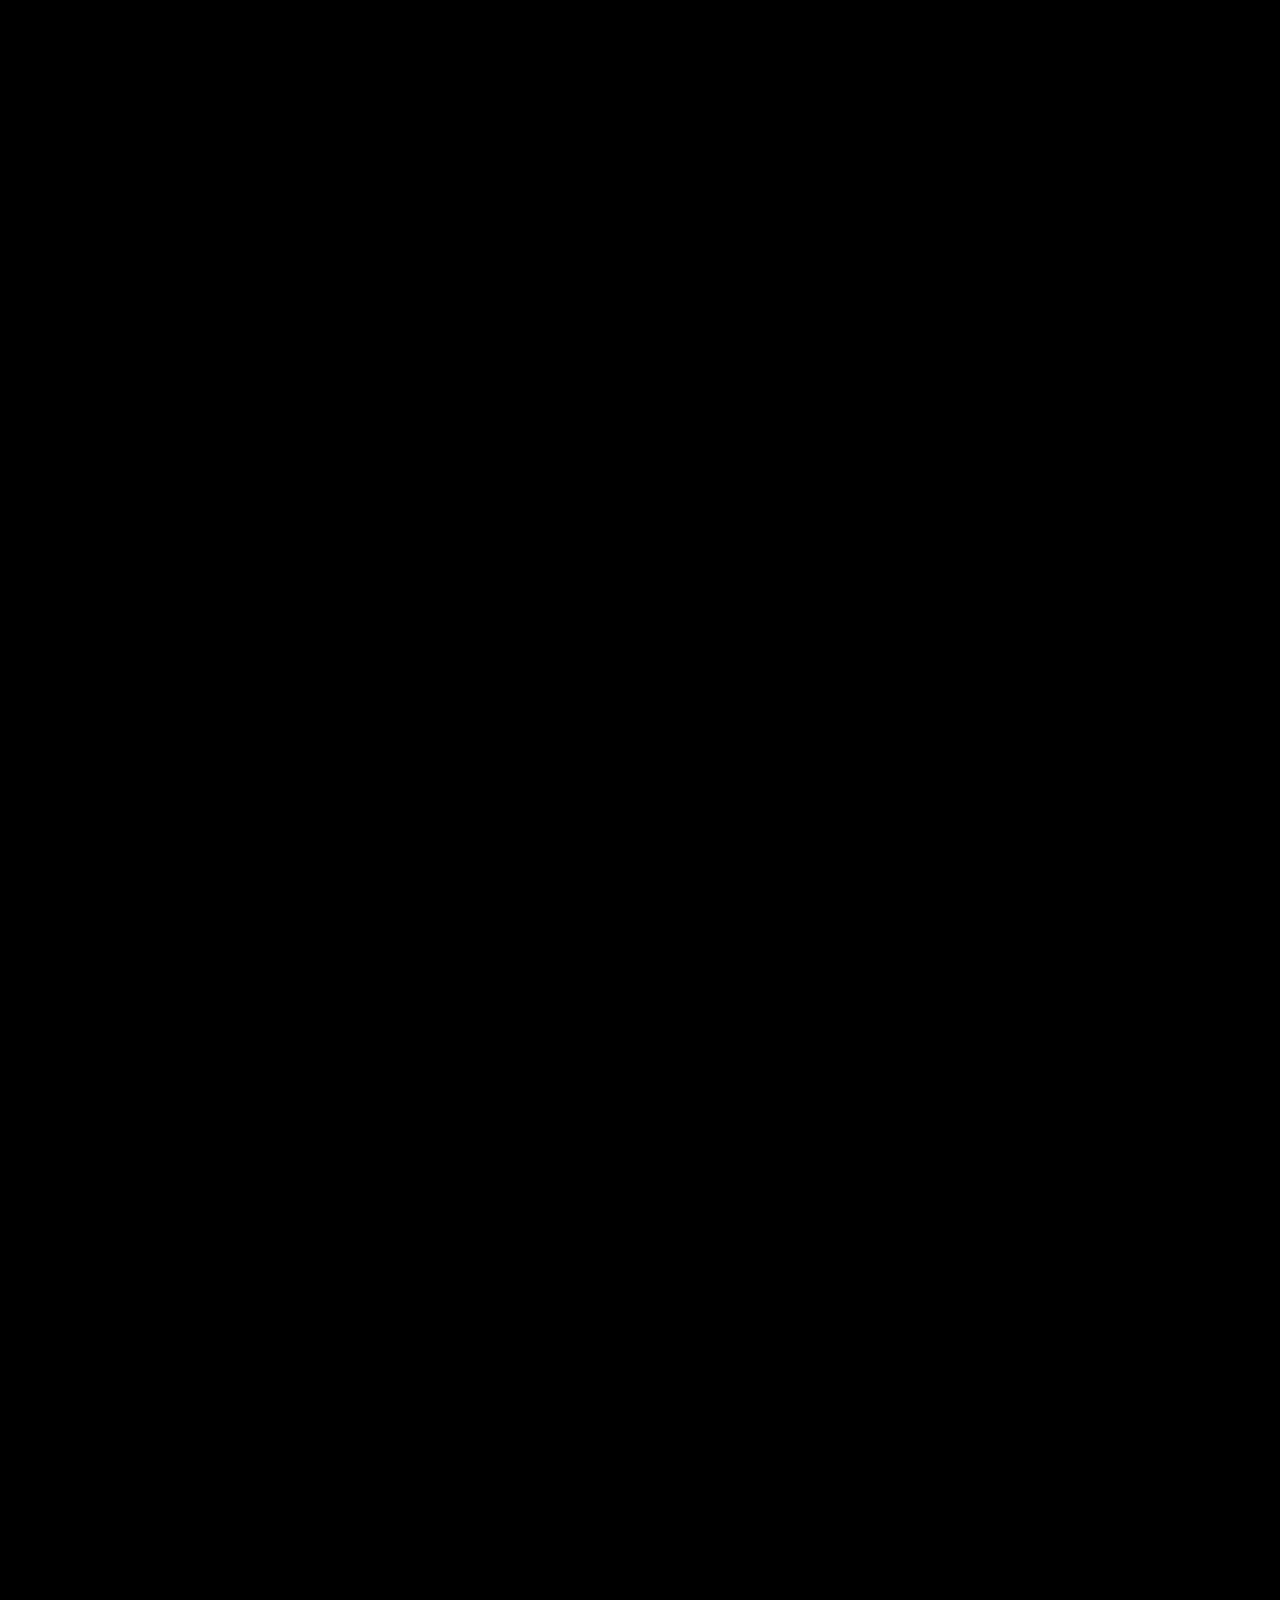
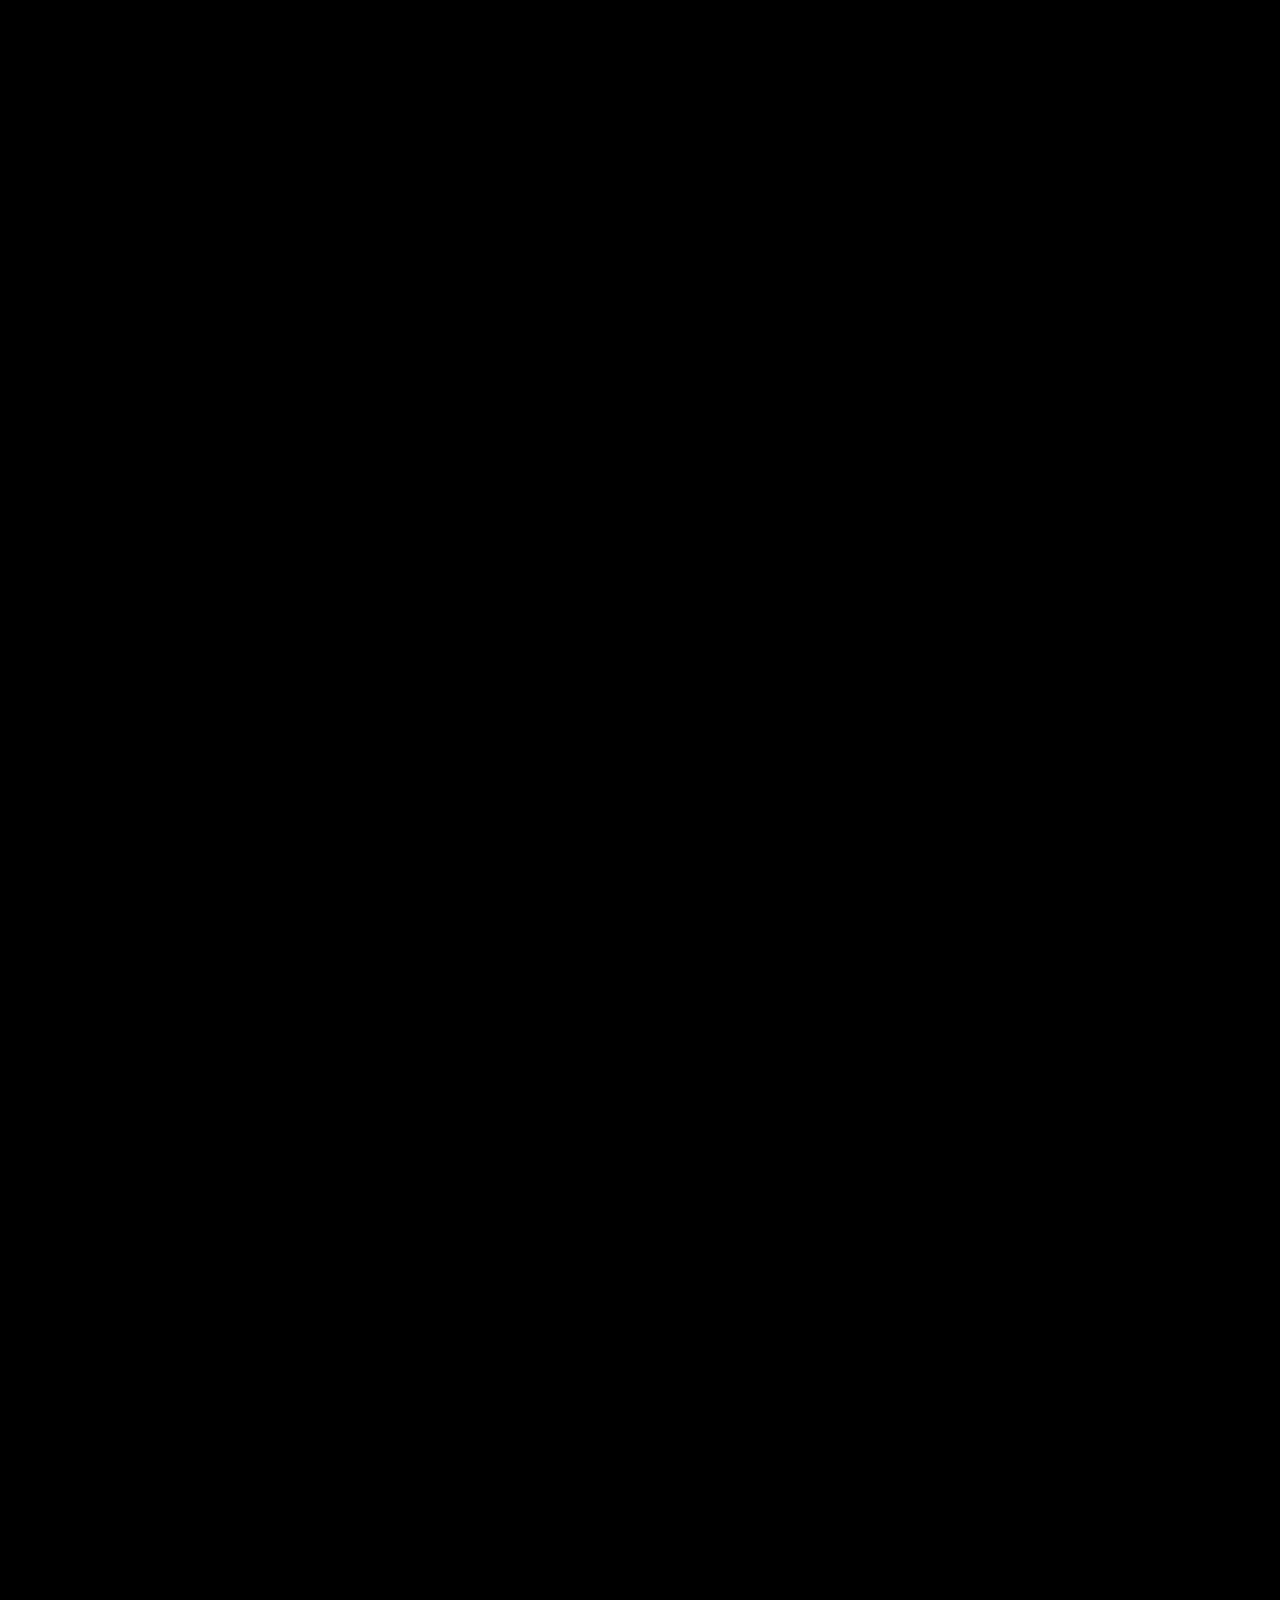
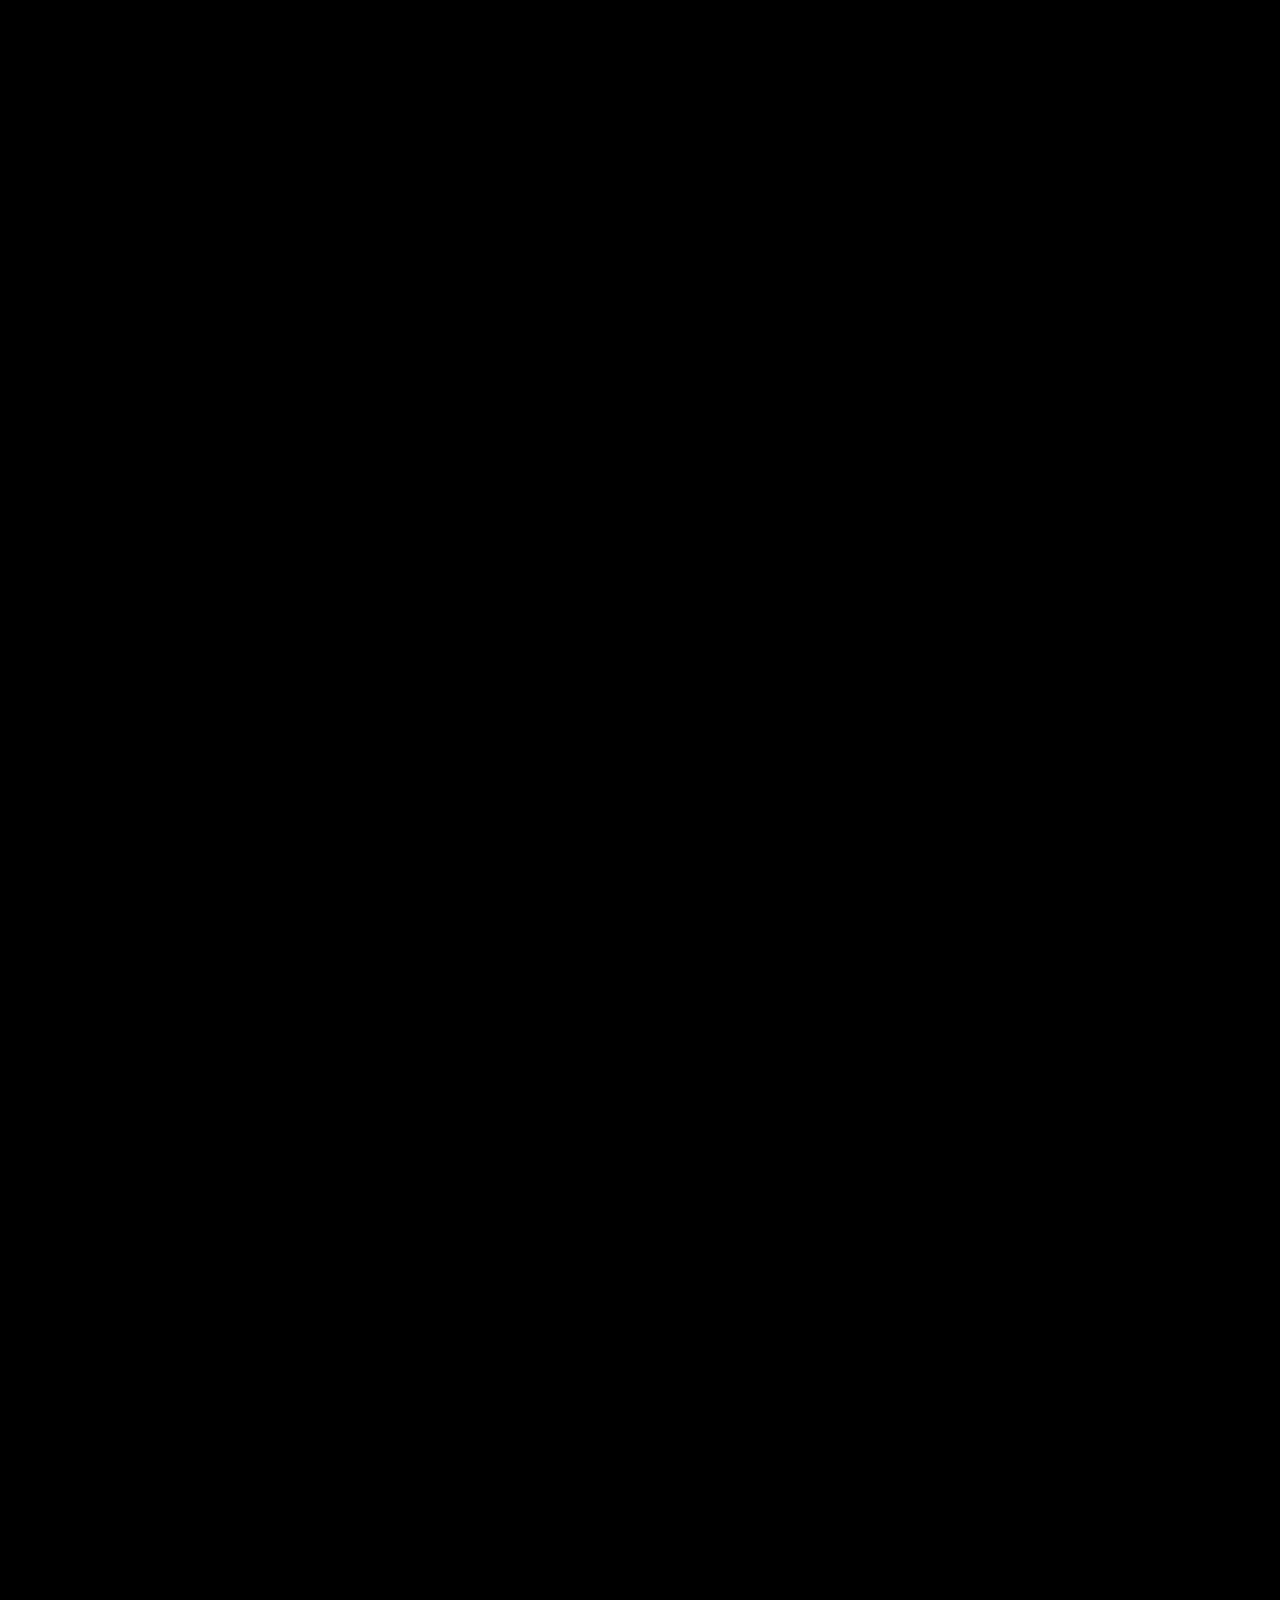
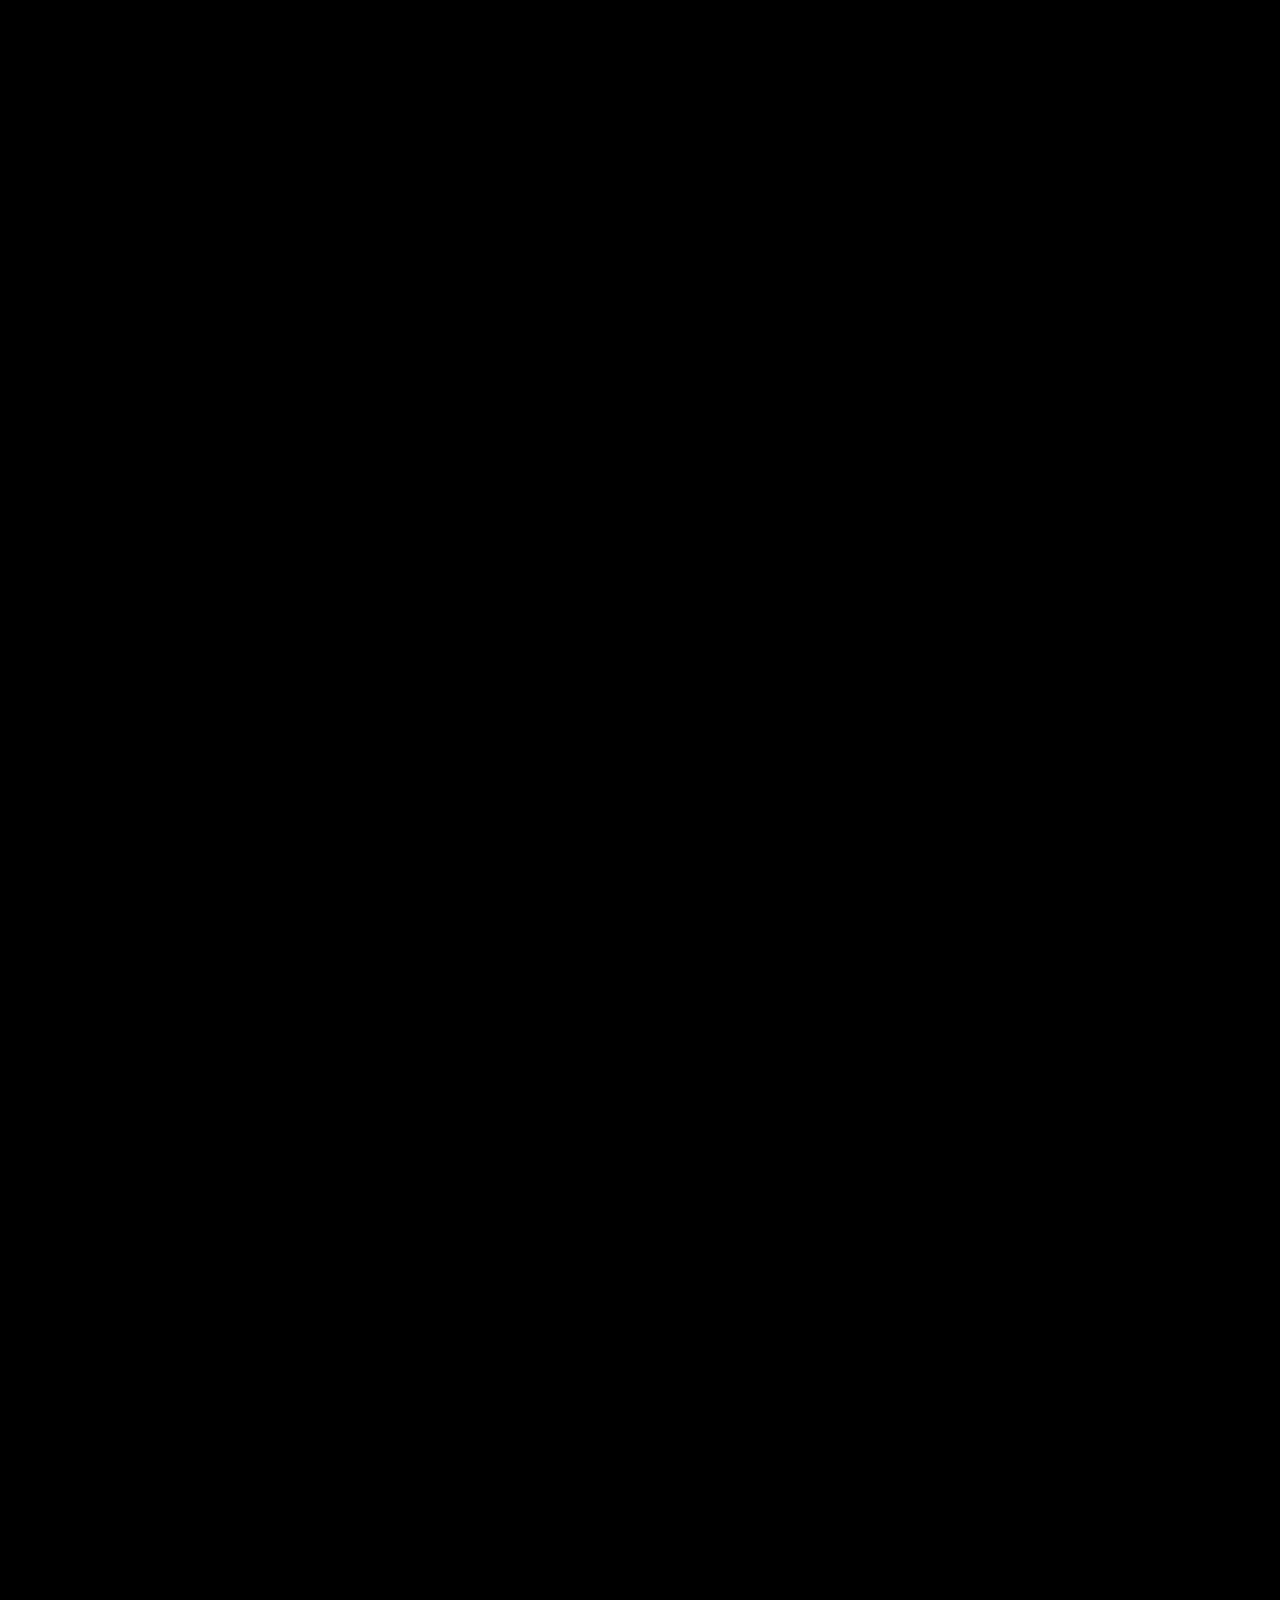
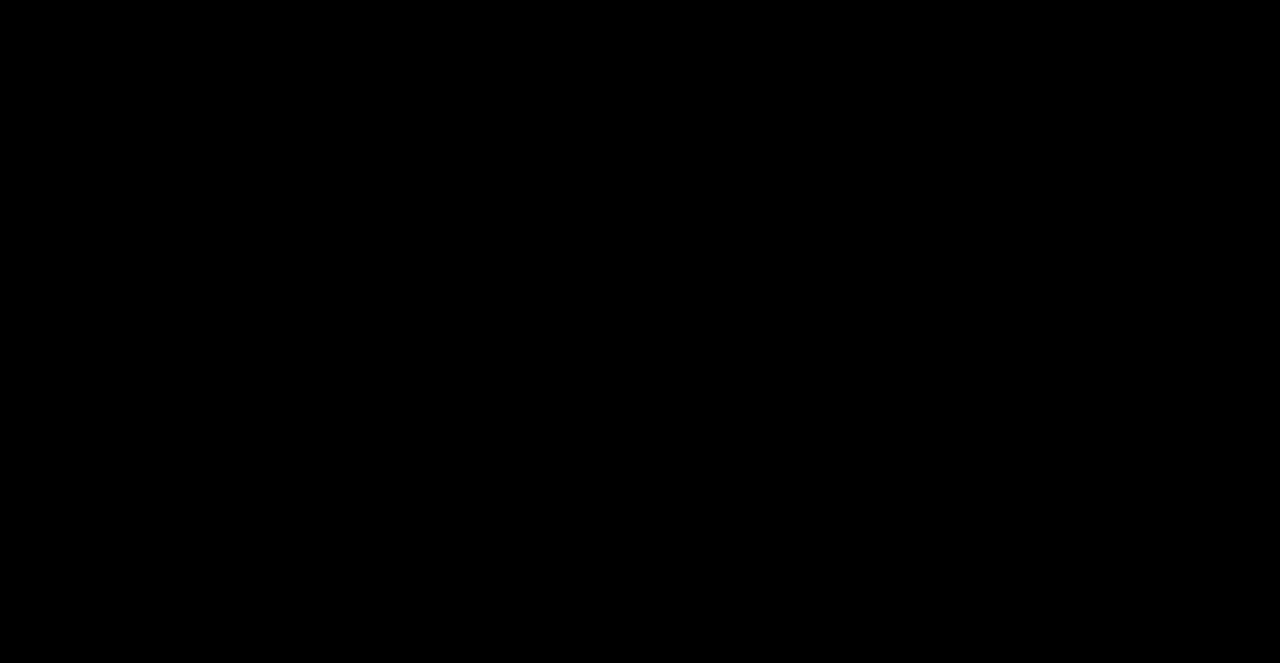
==== commit a985d769: "Add files via upload" ====
--- a/index.html
+++ b/index.html
@@ -1,5 +1,5 @@
 <!DOCTYPE html>
-<html lang="en" data-rj-release="av-final-5">
+<html lang="en" data-rj-release="av-final-6">
 <head>
 <meta charset="utf-8">
 <meta name="viewport" content="width=device-width,initial-scale=1,viewport-fit=cover">
@@ -32,6 +32,11 @@
   var revision = '?v=' + root.dataset.rjRelease;
   var styles = mobile ? ['mobile.css' + revision] : ['style.css','enhance.css' + revision];
   styles.push('portfolio-ui.css' + revision);
+  /* v1 — mobile hero enhancement layer (progress, character rig, site-log strip) */
+  if (mobile) {
+    styles.push('rj-mobile-hero.css' + revision);
+    styles.push('rj-ph.css' + revision);
+  }
   window.rjStyles = Promise.all(styles.map(function (url) {
     return new Promise(function (finish) {
       var l = document.createElement('link'); l.rel = 'stylesheet'; l.href = url;
@@ -220,7 +225,7 @@
 <header class="m-header">
   <div class="m-wrap m-header-inner">
     <a class="m-brand" href="#home" aria-label="Ranjan Sarkar — Home">
-      <span class="m-mark"><img src="media/artvision-mobile/mark.webp" width="32" height="22" alt=""></span>
+      <span class="m-mark"><img src="media/artvision-mobile/mark-rj.svg" width="30" height="25" alt="Ranjan Sarkar"></span>
       <span class="m-wordmark"><strong>Ranjan Sarkar</strong><small>ArtViSiON Production Design</small></span>
     </a>
     <div class="m-case-header" hidden><a class="m-circle" href="#work" data-case-back aria-label="Back to selected work"><svg aria-hidden="true"><use href="#mi-back"/></svg></a><span><small>Selected work</small><strong id="m-case-header-name"></strong></span></div>
@@ -316,7 +321,7 @@
     </header>
     <div class="ap-stage">
       <article class="ap-slide ap-studio" data-av-name="Studio" data-av-hold="6000" hidden>
-        <h2 class="ap-identity ap-rise"><span class="ap-infinity">∞</span> <span>ArtViSi<span class="ap-on">ON</span>:</span> <small>PRODUCTion DESiGN</small></h2>
+        <h2 class="ap-identity ap-rise"><span class="ap-infinity"><img src="media/artvision-mobile/mark-rj.svg" alt="" width="42" height="35"></span> <span>ArtViSi<span class="ap-on">ON</span>:</span> <small>PRODUCTion DESiGN</small></h2>
         <div class="ap-promise ap-rise"><strong>360°</strong> <p><span>A-to-Z</span> Production &amp; <span>End-to-End</span> Branding Design to Execution Solutions.</p></div>
         <p class="ap-pillars ap-rise"><span class="ap-arrow" aria-hidden="true">➤</span> <span>• ADVERTiSiNG</span> <span>• BRANDiNG</span> <span>• CREATiVE</span> <span>• DESiGNiNG</span> <span>• EXECUTiON</span> <span class="ap-arrow" aria-hidden="true">- ➤</span></p>
       </article>
@@ -351,12 +356,12 @@
 <p id="rj-boot-error" hidden style="padding:2rem;font:16px system-ui">Couldn’t start the portfolio. Reload the page or <a style="color:inherit" href="mailto:rjsarkar@icloud.com">email Ranjan Sarkar</a>.</p>
 
 <noscript><main style="margin:8vh auto;max-width:42rem;padding:2rem;font:16px/1.6 system-ui"><h1>Ranjan Sarkar</h1><p>ArtViSiON Production Design · Indore</p><p>Enable JavaScript to browse the films and case studies, or <a style="color:inherit" href="mailto:rjsarkar@icloud.com">get in touch by email</a>.</p><p><a style="color:inherit" href="media/resume.pdf">Download résumé</a></p></main></noscript>
-<script defer src="config.js?v=av-final-5"></script>
-<script defer src="service-plates.js?v=av-final-5"></script>
-<script defer src="intro-player.js?v=av-final-5"></script>
-<script defer src="portfolio-cases.js?v=av-final-5"></script>
-<script defer src="workshop-gallery.js?v=av-final-5"></script>
-<script defer src="workshop-entry.js?v=av-final-5"></script>
-<script defer src="portfolio-boot.js?v=av-final-5"></script>
+<script defer src="config.js?v=av-final-6"></script>
+<script defer src="service-plates.js?v=av-final-6"></script>
+<script defer src="intro-player.js?v=av-final-6"></script>
+<script defer src="portfolio-cases.js?v=av-final-6"></script>
+<script defer src="workshop-gallery.js?v=av-final-6"></script>
+<script defer src="workshop-entry.js?v=av-final-6"></script>
+<script defer src="portfolio-boot.js?v=av-final-6"></script>
 </body>
 </html>
